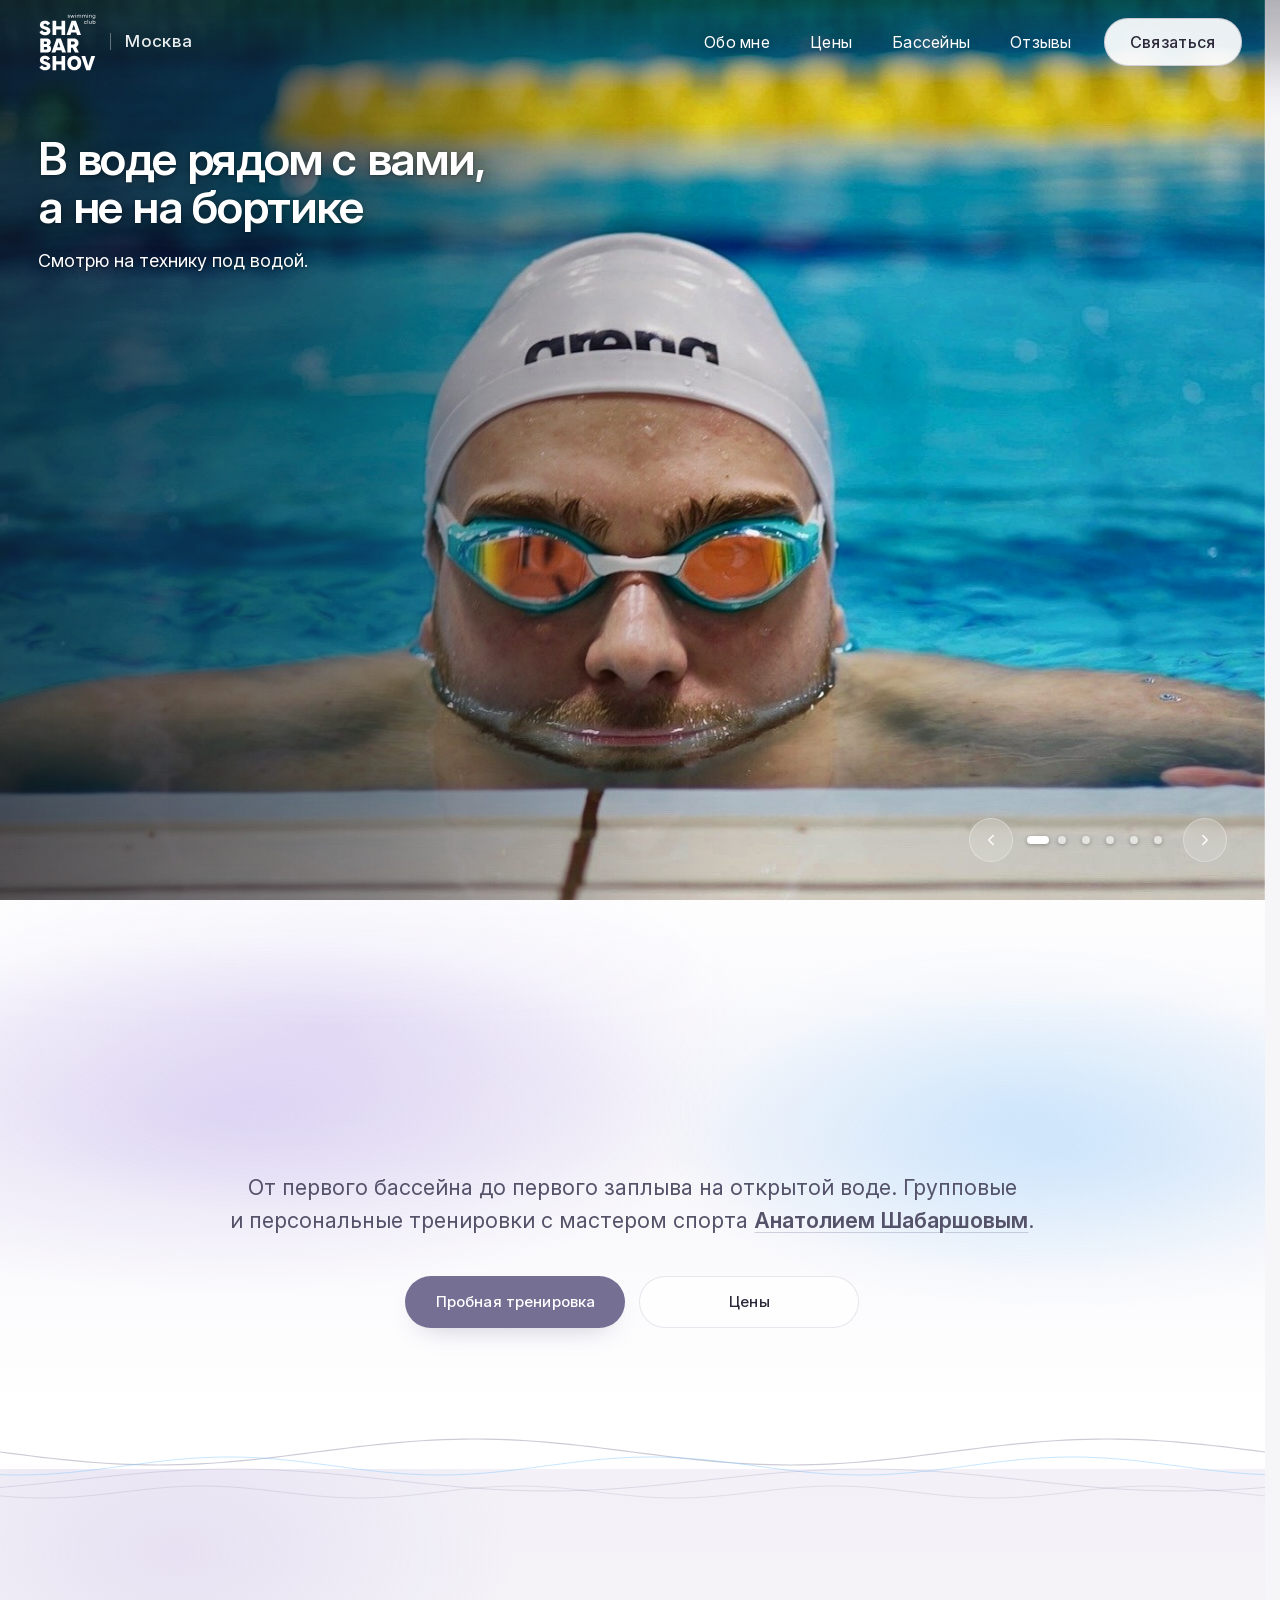
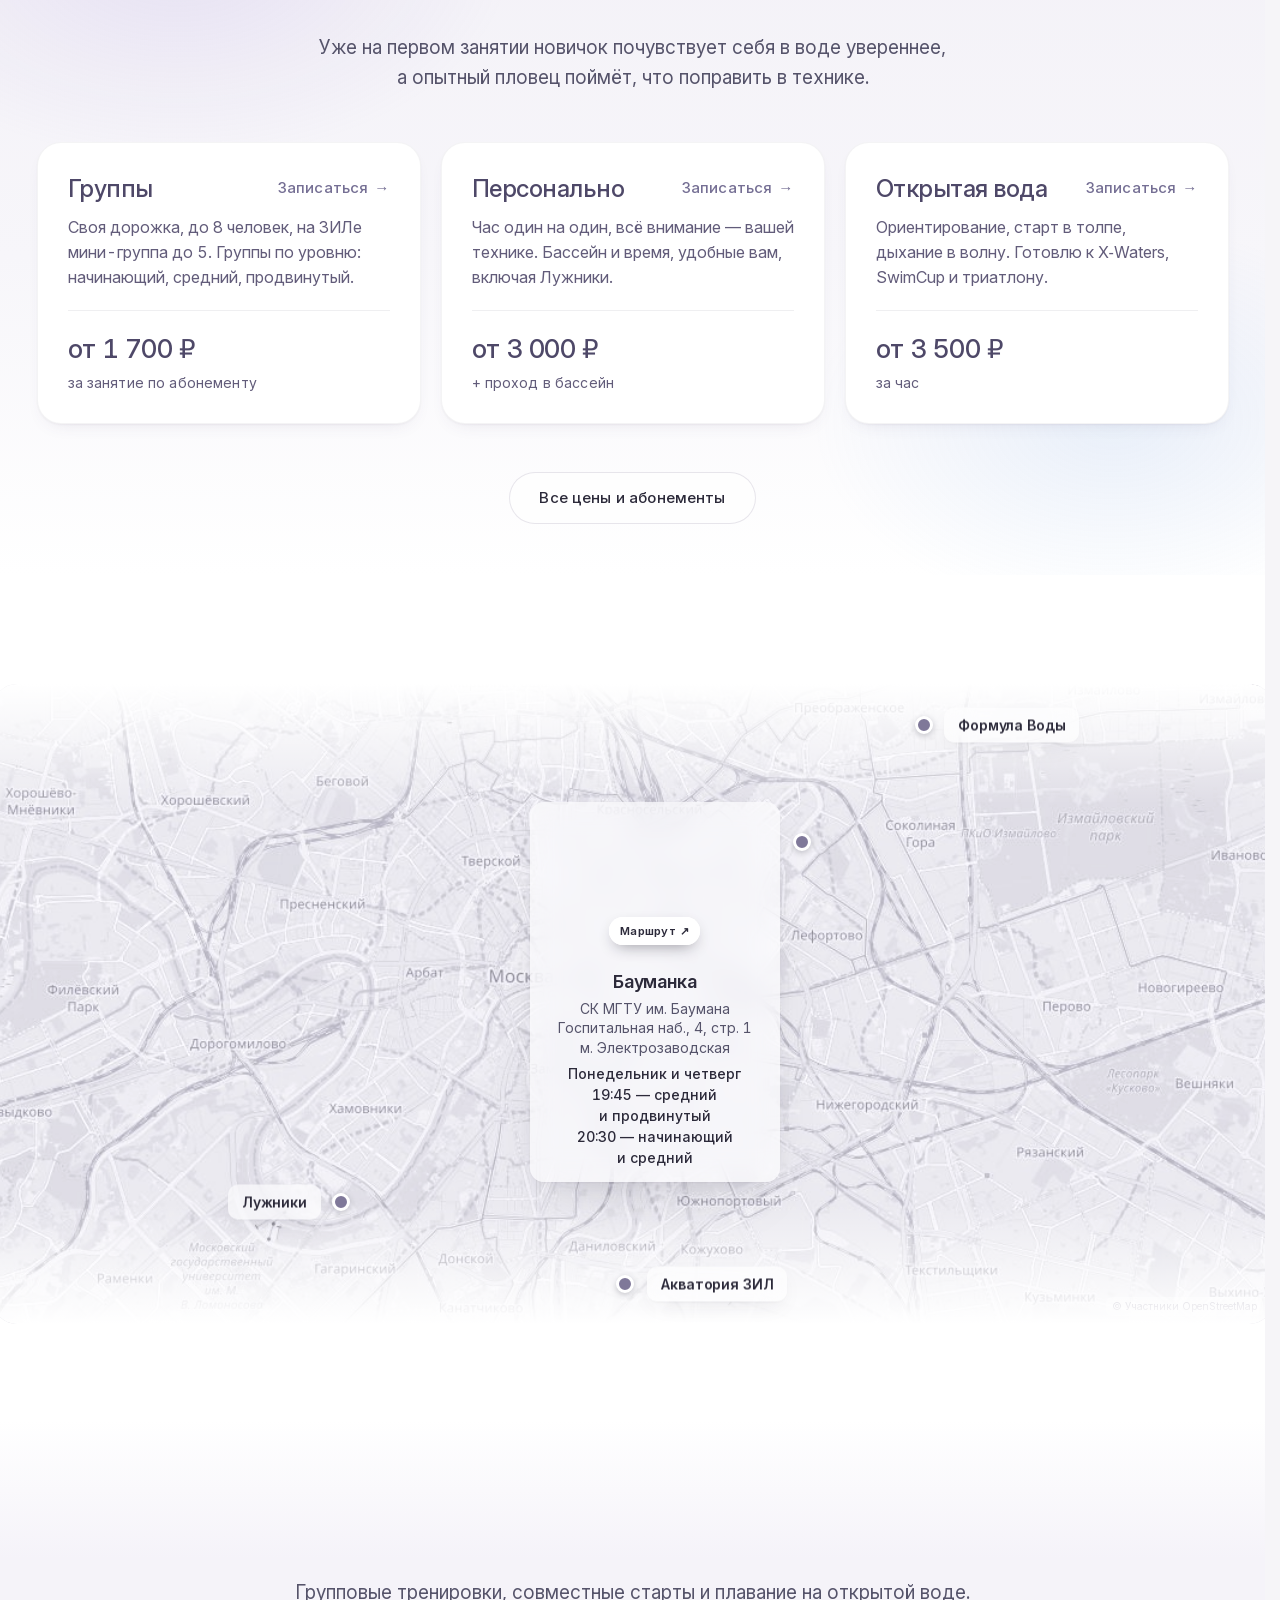
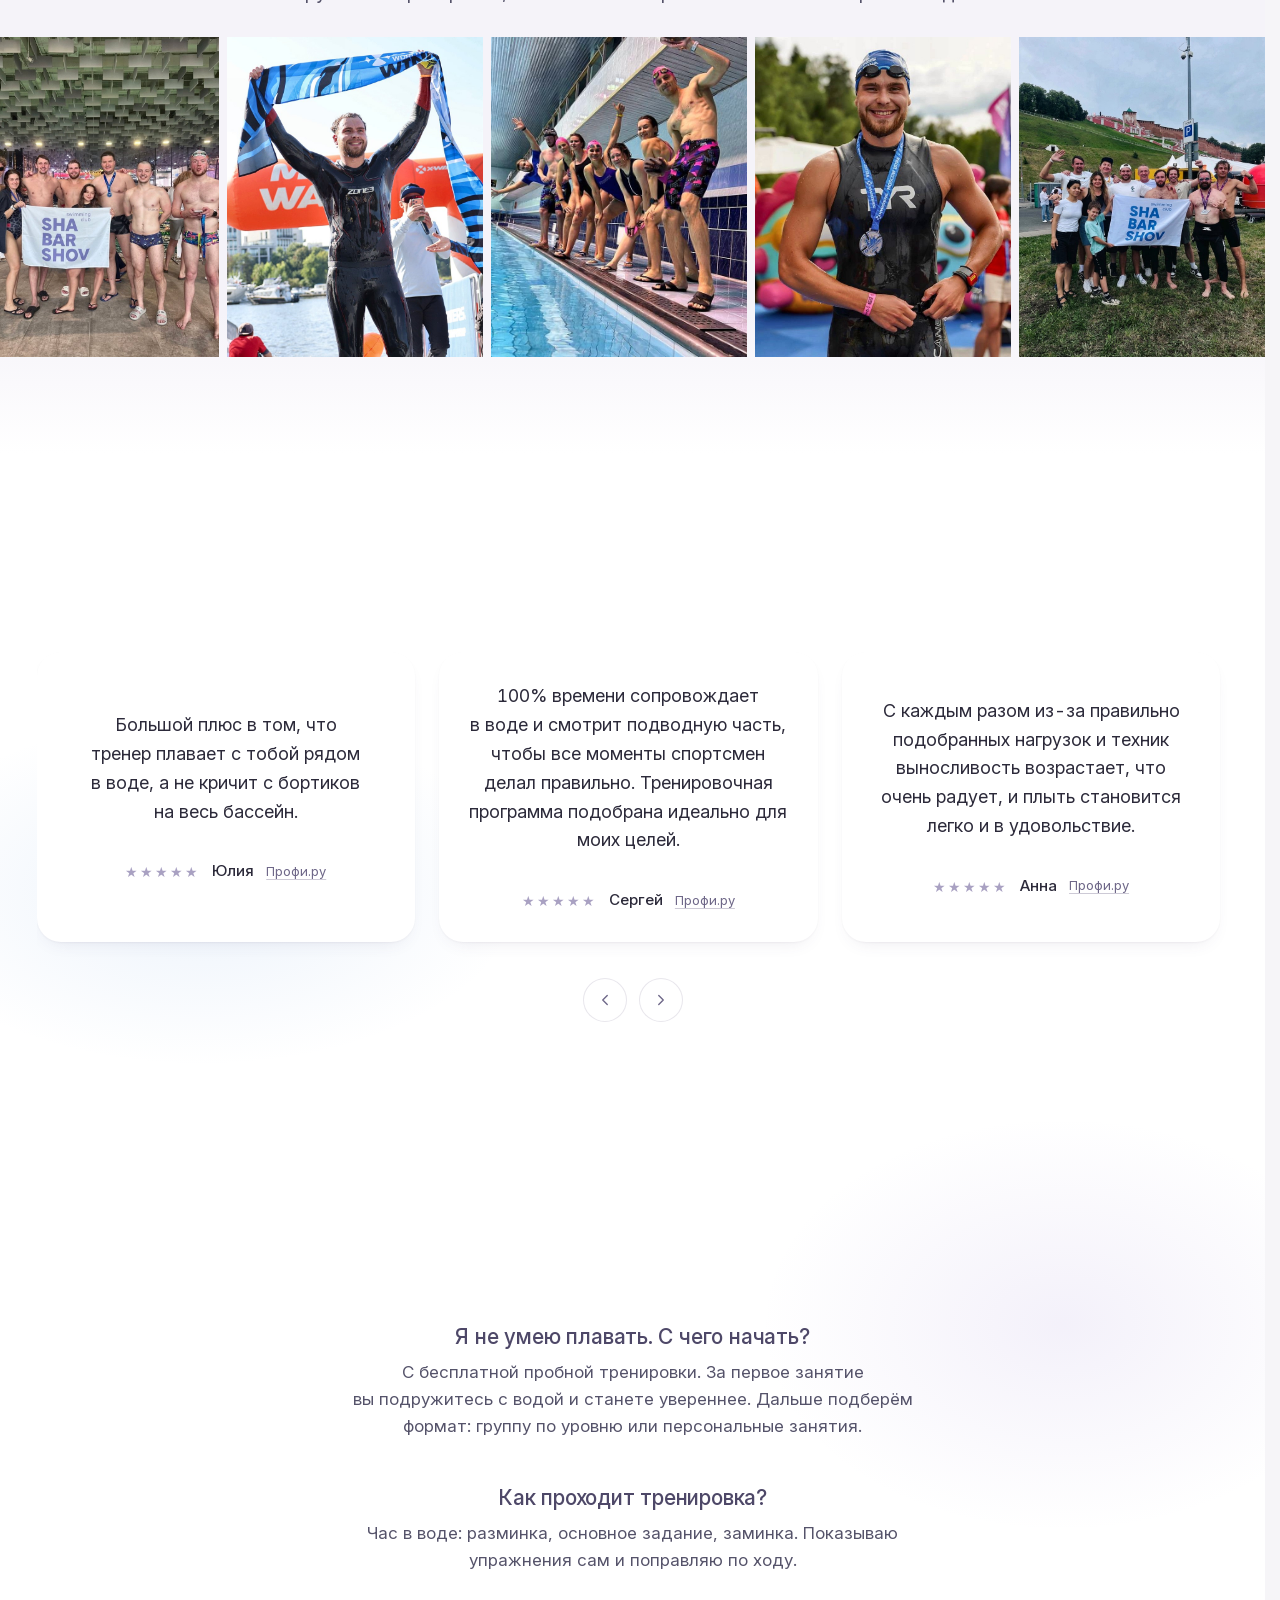
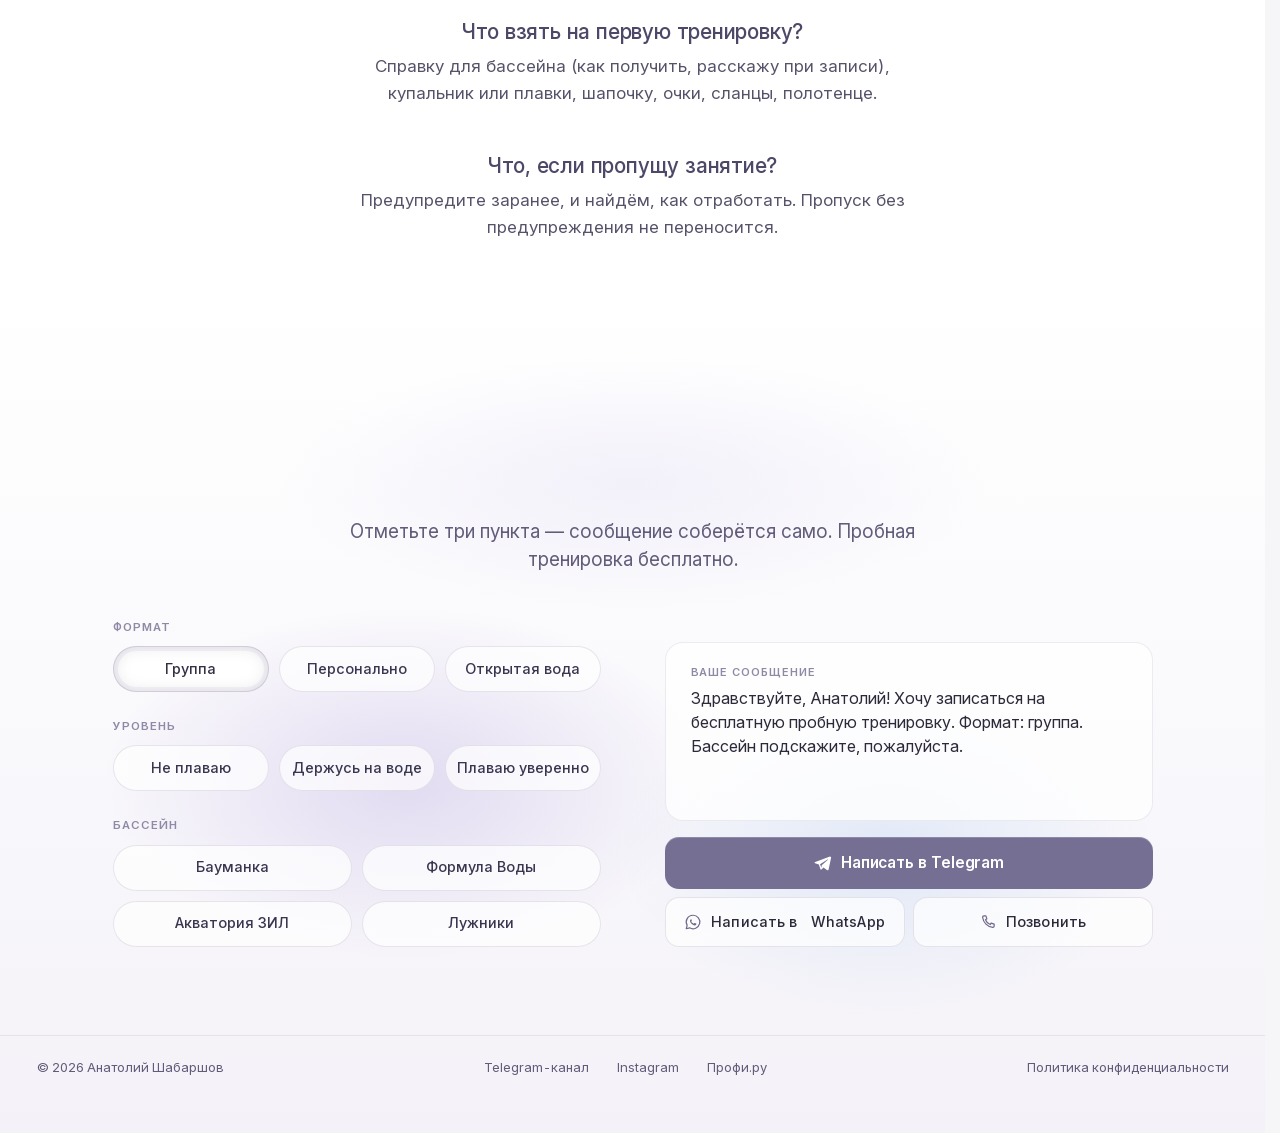
==== index.html @ 62aff7d0 "Кадр под водой Co-Authored-By: Claude Opus 5 <noreply@anthropic.com>" ====
<!DOCTYPE html>
<html lang="ru" data-ym="">
<head>
  <meta charset="utf-8">
  <meta name="viewport" content="width=device-width, initial-scale=1, viewport-fit=cover">
  <title>Анатолий Шабаршов — тренер по плаванию в Москве. Группы и персональные тренировки</title>
  <meta name="description" content="Тренер по плаванию для взрослых в Москве. Мастер спорта, 10 лет тренерской работы. Группы в бассейнах МГТУ им. Баумана, «Формула Воды» и «Акватория ЗИЛ», персональные тренировки, открытая вода и триатлон. Пробная тренировка бесплатно.">
  <link rel="canonical" href="https://akifevav0-droid.github.io/shabarshov/">
  <meta name="theme-color" content="#F6F5F8">
  <link rel="icon" href="img/icon-light.svg" type="image/svg+xml">
  <link rel="apple-touch-icon" href="img/icon-light-180.png">
  <meta property="og:type" content="website">
  <meta property="og:locale" content="ru_RU">
  <meta property="og:title" content="Анатолий Шабаршов — тренер по плаванию в Москве">
  <meta property="og:description" content="Группы в Бауманке, Формуле Воды и на ЗИЛе, персональные тренировки, открытая вода и триатлон. Мастер спорта, 10 лет тренерской работы. Пробная тренировка бесплатно.">
  <meta property="og:url" content="https://akifevav0-droid.github.io/shabarshov/">
  <meta property="og:image" content="https://akifevav0-droid.github.io/shabarshov/img/og-light.jpg">
  <meta property="og:image:width" content="1200">
  <meta property="og:image:height" content="630">
  <meta name="twitter:card" content="summary_large_image">
  <link rel="preload" href="fonts/inter-cyrillic.woff2" as="font" type="font/woff2" crossorigin>
    <script>document.documentElement.classList.add('js')</script>
  <link rel="stylesheet" href="css/style.css?v=1789643223">
  <script type="application/ld+json">{"@context": "https://schema.org", "@graph": [{"@type": "Person", "@id": "https://akifevav0-droid.github.io/shabarshov/#person", "name": "Анатолий Шабаршов", "jobTitle": "Тренер по плаванию", "description": "Мастер спорта по плаванию, тренер для взрослых. Групповые и персональные тренировки в Москве, подготовка к открытой воде и триатлону.", "url": "https://akifevav0-droid.github.io/shabarshov/", "image": "https://akifevav0-droid.github.io/shabarshov/img/anatoliy_hero.jpg", "sameAs": ["https://profi.ru/profile/ShabarshovAS/", "https://www.instagram.com/shabarshov_/", "https://t.me/shabarshov", "https://t.me/shabarshov_club"], "address": {"@type": "PostalAddress", "addressLocality": "Москва", "addressCountry": "RU"}, "alumniOf": ["Училище олимпийского резерва", "РГУФК (РГУФКСМиТ)"], "award": ["Мастер спорта по плаванию", "Всемирные игры Masters, Абу-Даби 2026: 2-е место"]}, {"@type": "SportsOrganization", "@id": "https://akifevav0-droid.github.io/shabarshov/#club", "name": "SHABARSHOV swimming club", "url": "https://akifevav0-droid.github.io/shabarshov/", "founder": {"@id": "https://akifevav0-droid.github.io/shabarshov/#person"}, "areaServed": "Москва", "sport": "Плавание", "makesOffer": [{"@type": "Offer", "price": "0", "priceCurrency": "RUB", "itemOffered": {"@type": "Service", "name": "Пробная тренировка по плаванию"}}, {"@type": "Offer", "price": "13600", "priceCurrency": "RUB", "itemOffered": {"@type": "Service", "name": "Абонемент на 8 групповых тренировок"}}, {"@type": "Offer", "price": "7500", "priceCurrency": "RUB", "itemOffered": {"@type": "Service", "name": "Абонемент на 4 групповые тренировки"}}, {"@type": "Offer", "price": "2000", "priceCurrency": "RUB", "itemOffered": {"@type": "Service", "name": "Разовая групповая тренировка"}}, {"@type": "Offer", "price": "3000", "priceCurrency": "RUB", "description": "от 3 000 ₽ + проход в бассейн", "itemOffered": {"@type": "Service", "name": "Персональная тренировка по плаванию"}}, {"@type": "Offer", "price": "3500", "priceCurrency": "RUB", "description": "за час", "itemOffered": {"@type": "Service", "name": "Тренировка на открытой воде"}}]}, {"@type": "SportsActivityLocation", "@id": "https://akifevav0-droid.github.io/shabarshov/#pool1", "name": "Бассейн СК МГТУ им. Баумана", "sport": "Плавание", "parentOrganization": {"@id": "https://akifevav0-droid.github.io/shabarshov/#club"}, "address": {"@type": "PostalAddress", "streetAddress": "Госпитальная наб., 4, стр. 1", "addressLocality": "Москва", "addressCountry": "RU"}, "openingHoursSpecification": [{"@type": "OpeningHoursSpecification", "dayOfWeek": ["Monday", "Thursday"], "opens": "19:45"}, {"@type": "OpeningHoursSpecification", "dayOfWeek": ["Monday", "Thursday"], "opens": "20:30"}], "description": "Группы: 19:45 средний и продвинутый уровень, 20:30 начинающий и средний, м. Электрозаводская"}, {"@type": "SportsActivityLocation", "@id": "https://akifevav0-droid.github.io/shabarshov/#pool2", "name": "Формула Воды", "sport": "Плавание", "parentOrganization": {"@id": "https://akifevav0-droid.github.io/shabarshov/#club"}, "address": {"@type": "PostalAddress", "streetAddress": "Мироновская ул., 27, стр. 2", "addressLocality": "Москва", "addressCountry": "RU"}, "openingHoursSpecification": [{"@type": "OpeningHoursSpecification", "dayOfWeek": ["Tuesday", "Friday"], "opens": "20:45"}], "description": "Группа начинающего и среднего уровня, м. Семёновская"}, {"@type": "SportsActivityLocation", "@id": "https://akifevav0-droid.github.io/shabarshov/#pool3", "name": "Акватория ЗИЛ", "sport": "Плавание", "parentOrganization": {"@id": "https://akifevav0-droid.github.io/shabarshov/#club"}, "address": {"@type": "PostalAddress", "streetAddress": "Автозаводская ул., 23А к4", "addressLocality": "Москва", "addressCountry": "RU"}, "openingHoursSpecification": [{"@type": "OpeningHoursSpecification", "dayOfWeek": ["Wednesday", "Friday"], "opens": "07:45"}], "description": "Мини-группа до 5 человек"}, {"@type": "SportsActivityLocation", "@id": "https://akifevav0-droid.github.io/shabarshov/#pool4", "name": "Лужники", "sport": "Плавание", "parentOrganization": {"@id": "https://akifevav0-droid.github.io/shabarshov/#club"}, "address": {"@type": "PostalAddress", "addressLocality": "Москва", "addressCountry": "RU"}, "description": "Персональные тренировки по договорённости, м. Спортивная"}, {"@type": "FAQPage", "mainEntity": [{"@type": "Question", "name": "Я не умею плавать. С чего начать?", "acceptedAnswer": {"@type": "Answer", "text": "С бесплатной пробной тренировки. За первое занятие вы подружитесь с водой и станете увереннее. Дальше подберём формат: группу по уровню или персональные занятия."}}, {"@type": "Question", "name": "Что взять на первую тренировку?", "acceptedAnswer": {"@type": "Answer", "text": "Справку для бассейна (как получить, расскажу при записи), купальник или плавки, шапочку, очки, сланцы, полотенце."}}, {"@type": "Question", "name": "Как проходит тренировка?", "acceptedAnswer": {"@type": "Answer", "text": "Час в воде: разминка, основное задание, заминка. Показываю упражнения сам и поправляю по ходу."}}, {"@type": "Question", "name": "Что, если пропущу занятие?", "acceptedAnswer": {"@type": "Answer", "text": "Предупредите заранее, и найдём, как отработать. Пропуск без предупреждения не переносится."}}]}]}</script>
</head>
<body>

<a class="skip" href="#zapis">К записи</a>

<header class="nav is-top" id="top">
  <div class="wrap nav__in">
    <a class="nav__brand" href="#top" aria-label="SHABARSHOV swimming club — наверх"><span class="logo logo--nav"></span><span class="nav__city">Москва</span></a>
    <nav class="nav__links" aria-label="Разделы">
      <a href="#trener">Обо мне</a><a href="#formaty">Цены</a><a href="#gde">Бассейны</a><a href="#otzyvy">Отзывы</a>
    </nav>
    <a class="nav__cta js-book" href="#zapis" data-msg="Здравствуйте, Анатолий! Хочу записаться на бесплатную пробную тренировку.">Связаться</a>
  </div>
</header>

<main>

  <!-- 1. Первый экран: заголовок и фото -->
  <section class="anchor trener-top" id="trener">
    <div>
      <div class="portret">
        <div class="portret__photo slides"><img class="slide is-on" src="img/wide_goggles.jpg?v=20260917" width="1600" height="1000" alt="Анатолий Шабаршов в воде у бортика бассейна" loading="lazy" decoding="async"><img class="slide" src="img/wide_doha.jpg?v=20260917" width="1600" height="1000" alt="Анатолий Шабаршов у открытого бассейна на закате, Доха" aria-hidden="true" loading="lazy" decoding="async"><img class="slide" src="img/wide_dive.jpg" width="1600" height="1000" alt="Анатолий Шабаршов в прыжке со стартовой тумбы" aria-hidden="true" loading="lazy" decoding="async"><img class="slide" src="img/wide_pool.jpg?v=20260917" width="1600" height="1000" alt="Анатолий Шабаршов в воде у дорожки бассейна" aria-hidden="true" loading="lazy" decoding="async"><img class="slide" src="img/wide_finish.jpg?v=20260917" width="1600" height="1000" alt="Анатолий Шабаршов на финише заплыва на открытой воде" aria-hidden="true" loading="lazy" decoding="async"><img class="slide" src="img/wide_underwater.jpg" width="1920" height="1200" alt="Анатолий Шабаршов плывёт кролем, съёмка под водой" aria-hidden="true" loading="lazy" decoding="async"></div>
      <div class="portret__card">
        <div class="caps" aria-live="polite">
          <div class="cap is-on"><h2>В воде рядом с&nbsp;вами,<br>а&nbsp;не&nbsp;на&nbsp;бортике</h2><p>Смотрю на&nbsp;технику под водой.</p></div>
          <div class="cap" aria-hidden="true"><p class="cap__h">Сам стартую до&nbsp;сих пор</p><ul class="cap__res">
            <li><span class="y">2026</span><span class="t"><span class="t-l">Всемирные игры Masters, Абу&#8209;Даби</span><span class="t-s">Абу&#8209;Даби, Masters</span></span><b>2&#8209;е место</b></li>
            <li><span class="y">2025</span><span class="t"><span class="t-l">ЧМ Masters, Сингапур, 100&nbsp;м баттерфляй</span><span class="t-s">Сингапур, ЧМ Masters</span></span><b>7&#8209;е место</b></li>
            <li><span class="y">2023</span><span class="t"><span class="t-l">Валдай Ультра Трейл, 1900&nbsp;м</span><span class="t-s">Валдай, 1900&nbsp;м</span></span><b>2&#8209;е место</b></li>
            <li><span class="y">2023</span><span class="t"><span class="t-l">SwimCup Истра, 1000&nbsp;м в&nbsp;ластах</span><span class="t-s">Истра, 1000&nbsp;м в&nbsp;ластах</span></span><b>2&#8209;е место</b></li>
          </ul></div>
          <div class="cap" aria-hidden="true"><p class="cap__h">Мастер спорта по&nbsp;плаванию</p><p>Училище олимпийского резерва, РГУФКСМиТ, сборные Тульской области и&nbsp;Москвы.</p></div>
          <div class="cap" aria-hidden="true"><p class="cap__h">Пробная тренировка&nbsp;— бесплатно</p><p>Посмотрю, как вы&nbsp;плывёте, и&nbsp;скажу, с&nbsp;чего начать и&nbsp;в&nbsp;какую группу идти.</p></div>
          <div class="cap" aria-hidden="true"><p class="cap__h">Готовлю к&nbsp;открытой воде</p><p>X&#8209;Waters и&nbsp;SwimCup: ориентирование, старт в&nbsp;толпе, дыхание в&nbsp;волну.</p></div>
          <div class="cap" aria-hidden="true"><p class="cap__h">Разбираю технику под&nbsp;водой</p><p>Гребок, дыхание, положение тела&nbsp;— поправляю прямо на&nbsp;дорожке.</p></div>
        </div>
        
        <div class="portret__side"></div>
      </div>
      </div>
    </div>
  </section>

  <!-- 2. Тренер -->
  <section class="hero">
    <div class="wrap hero__in">
      <div class="hero__text">
        <h1 class="hero__title rv">Плавать <em>легко</em>,<br>быстро и&nbsp;далеко</h1>
        <p class="hero__sub rv">От&nbsp;первого бассейна до&nbsp;первого заплыва на&nbsp;открытой воде. Групповые и&nbsp;персональные тренировки с&nbsp;мастером спорта <a class="name" href="https://www.instagram.com/shabarshov_/" target="_blank" rel="noopener">Анатолием&nbsp;Шабаршовым</a>.</p>
        <div class="hero__btns rv">
          <a class="btn js-book" href="#zapis" data-msg="Здравствуйте, Анатолий! Хочу записаться на бесплатную пробную тренировку.">Пробная тренировка</a>
          <a class="btn btn--outline" href="#formaty">Цены</a>
        </div>
      </div>
    </div>
    <div class="wave" aria-hidden="true"><svg class="wave__l wave__l1" viewBox="0 0 2880 90" preserveAspectRatio="none"><path d="M0 28.00 L12 29.36 L24 30.70 L36 32.02 L48 33.29 L60 34.50 L72 35.64 L84 36.70 L96 37.66 L108 38.52 L120 39.26 L132 39.88 L144 40.36 L156 40.72 L168 40.93 L180 41.00 L192 40.93 L204 40.72 L216 40.36 L228 39.88 L240 39.26 L252 38.52 L264 37.66 L276 36.70 L288 35.64 L300 34.50 L312 33.29 L324 32.02 L336 30.70 L348 29.36 L360 28.00 L372 26.64 L384 25.30 L396 23.98 L408 22.71 L420 21.50 L432 20.36 L444 19.30 L456 18.34 L468 17.48 L480 16.74 L492 16.12 L504 15.64 L516 15.28 L528 15.07 L540 15.00 L552 15.07 L564 15.28 L576 15.64 L588 16.12 L600 16.74 L612 17.48 L624 18.34 L636 19.30 L648 20.36 L660 21.50 L672 22.71 L684 23.98 L696 25.30 L708 26.64 L720 28.00 L732 29.36 L744 30.70 L756 32.02 L768 33.29 L780 34.50 L792 35.64 L804 36.70 L816 37.66 L828 38.52 L840 39.26 L852 39.88 L864 40.36 L876 40.72 L888 40.93 L900 41.00 L912 40.93 L924 40.72 L936 40.36 L948 39.88 L960 39.26 L972 38.52 L984 37.66 L996 36.70 L1008 35.64 L1020 34.50 L1032 33.29 L1044 32.02 L1056 30.70 L1068 29.36 L1080 28.00 L1092 26.64 L1104 25.30 L1116 23.98 L1128 22.71 L1140 21.50 L1152 20.36 L1164 19.30 L1176 18.34 L1188 17.48 L1200 16.74 L1212 16.12 L1224 15.64 L1236 15.28 L1248 15.07 L1260 15.00 L1272 15.07 L1284 15.28 L1296 15.64 L1308 16.12 L1320 16.74 L1332 17.48 L1344 18.34 L1356 19.30 L1368 20.36 L1380 21.50 L1392 22.71 L1404 23.98 L1416 25.30 L1428 26.64 L1440 28.00 L1452 29.36 L1464 30.70 L1476 32.02 L1488 33.29 L1500 34.50 L1512 35.64 L1524 36.70 L1536 37.66 L1548 38.52 L1560 39.26 L1572 39.88 L1584 40.36 L1596 40.72 L1608 40.93 L1620 41.00 L1632 40.93 L1644 40.72 L1656 40.36 L1668 39.88 L1680 39.26 L1692 38.52 L1704 37.66 L1716 36.70 L1728 35.64 L1740 34.50 L1752 33.29 L1764 32.02 L1776 30.70 L1788 29.36 L1800 28.00 L1812 26.64 L1824 25.30 L1836 23.98 L1848 22.71 L1860 21.50 L1872 20.36 L1884 19.30 L1896 18.34 L1908 17.48 L1920 16.74 L1932 16.12 L1944 15.64 L1956 15.28 L1968 15.07 L1980 15.00 L1992 15.07 L2004 15.28 L2016 15.64 L2028 16.12 L2040 16.74 L2052 17.48 L2064 18.34 L2076 19.30 L2088 20.36 L2100 21.50 L2112 22.71 L2124 23.98 L2136 25.30 L2148 26.64 L2160 28.00 L2172 29.36 L2184 30.70 L2196 32.02 L2208 33.29 L2220 34.50 L2232 35.64 L2244 36.70 L2256 37.66 L2268 38.52 L2280 39.26 L2292 39.88 L2304 40.36 L2316 40.72 L2328 40.93 L2340 41.00 L2352 40.93 L2364 40.72 L2376 40.36 L2388 39.88 L2400 39.26 L2412 38.52 L2424 37.66 L2436 36.70 L2448 35.64 L2460 34.50 L2472 33.29 L2484 32.02 L2496 30.70 L2508 29.36 L2520 28.00 L2532 26.64 L2544 25.30 L2556 23.98 L2568 22.71 L2580 21.50 L2592 20.36 L2604 19.30 L2616 18.34 L2628 17.48 L2640 16.74 L2652 16.12 L2664 15.64 L2676 15.28 L2688 15.07 L2700 15.00 L2712 15.07 L2724 15.28 L2736 15.64 L2748 16.12 L2760 16.74 L2772 17.48 L2784 18.34 L2796 19.30 L2808 20.36 L2820 21.50 L2832 22.71 L2844 23.98 L2856 25.30 L2868 26.64 L2880 28.00" fill="none" stroke="rgba(110,103,136,.34)" stroke-width="1.2" vector-effect="non-scaling-stroke"/></svg><svg class="wave__l wave__l2" viewBox="0 0 2880 90" preserveAspectRatio="none"><path d="M0 50.67 L12 50.94 L24 50.99 L36 50.82 L48 50.43 L60 49.83 L72 49.04 L84 48.08 L96 46.97 L108 45.73 L120 44.41 L132 43.02 L144 41.61 L156 40.21 L168 38.85 L180 37.57 L192 36.40 L204 35.37 L216 34.50 L228 33.81 L240 33.33 L252 33.06 L264 33.01 L276 33.18 L288 33.57 L300 34.17 L312 34.96 L324 35.92 L336 37.03 L348 38.27 L360 39.59 L372 40.98 L384 42.39 L396 43.79 L408 45.15 L420 46.43 L432 47.60 L444 48.63 L456 49.50 L468 50.19 L480 50.67 L492 50.94 L504 50.99 L516 50.82 L528 50.43 L540 49.83 L552 49.04 L564 48.08 L576 46.97 L588 45.73 L600 44.41 L612 43.02 L624 41.61 L636 40.21 L648 38.85 L660 37.57 L672 36.40 L684 35.37 L696 34.50 L708 33.81 L720 33.33 L732 33.06 L744 33.01 L756 33.18 L768 33.57 L780 34.17 L792 34.96 L804 35.92 L816 37.03 L828 38.27 L840 39.59 L852 40.98 L864 42.39 L876 43.79 L888 45.15 L900 46.43 L912 47.60 L924 48.63 L936 49.50 L948 50.19 L960 50.67 L972 50.94 L984 50.99 L996 50.82 L1008 50.43 L1020 49.83 L1032 49.04 L1044 48.08 L1056 46.97 L1068 45.73 L1080 44.41 L1092 43.02 L1104 41.61 L1116 40.21 L1128 38.85 L1140 37.57 L1152 36.40 L1164 35.37 L1176 34.50 L1188 33.81 L1200 33.33 L1212 33.06 L1224 33.01 L1236 33.18 L1248 33.57 L1260 34.17 L1272 34.96 L1284 35.92 L1296 37.03 L1308 38.27 L1320 39.59 L1332 40.98 L1344 42.39 L1356 43.79 L1368 45.15 L1380 46.43 L1392 47.60 L1404 48.63 L1416 49.50 L1428 50.19 L1440 50.67 L1452 50.94 L1464 50.99 L1476 50.82 L1488 50.43 L1500 49.83 L1512 49.04 L1524 48.08 L1536 46.97 L1548 45.73 L1560 44.41 L1572 43.02 L1584 41.61 L1596 40.21 L1608 38.85 L1620 37.57 L1632 36.40 L1644 35.37 L1656 34.50 L1668 33.81 L1680 33.33 L1692 33.06 L1704 33.01 L1716 33.18 L1728 33.57 L1740 34.17 L1752 34.96 L1764 35.92 L1776 37.03 L1788 38.27 L1800 39.59 L1812 40.98 L1824 42.39 L1836 43.79 L1848 45.15 L1860 46.43 L1872 47.60 L1884 48.63 L1896 49.50 L1908 50.19 L1920 50.67 L1932 50.94 L1944 50.99 L1956 50.82 L1968 50.43 L1980 49.83 L1992 49.04 L2004 48.08 L2016 46.97 L2028 45.73 L2040 44.41 L2052 43.02 L2064 41.61 L2076 40.21 L2088 38.85 L2100 37.57 L2112 36.40 L2124 35.37 L2136 34.50 L2148 33.81 L2160 33.33 L2172 33.06 L2184 33.01 L2196 33.18 L2208 33.57 L2220 34.17 L2232 34.96 L2244 35.92 L2256 37.03 L2268 38.27 L2280 39.59 L2292 40.98 L2304 42.39 L2316 43.79 L2328 45.15 L2340 46.43 L2352 47.60 L2364 48.63 L2376 49.50 L2388 50.19 L2400 50.67 L2412 50.94 L2424 50.99 L2436 50.82 L2448 50.43 L2460 49.83 L2472 49.04 L2484 48.08 L2496 46.97 L2508 45.73 L2520 44.41 L2532 43.02 L2544 41.61 L2556 40.21 L2568 38.85 L2580 37.57 L2592 36.40 L2604 35.37 L2616 34.50 L2628 33.81 L2640 33.33 L2652 33.06 L2664 33.01 L2676 33.18 L2688 33.57 L2700 34.17 L2712 34.96 L2724 35.92 L2736 37.03 L2748 38.27 L2760 39.59 L2772 40.98 L2784 42.39 L2796 43.79 L2808 45.15 L2820 46.43 L2832 47.60 L2844 48.63 L2856 49.50 L2868 50.19 L2880 50.67" fill="none" stroke="rgba(122,196,255,.42)" stroke-width="1.0" vector-effect="non-scaling-stroke"/></svg><svg class="wave__l wave__l3" viewBox="0 0 2880 90" preserveAspectRatio="none"><path d="M0 63.43 L12 62.54 L24 61.58 L36 60.56 L48 59.49 L60 58.38 L72 57.24 L84 56.09 L96 54.94 L108 53.81 L120 52.69 L132 51.61 L144 50.58 L156 49.61 L168 48.71 L180 47.89 L192 47.16 L204 46.52 L216 45.99 L228 45.57 L240 45.26 L252 45.07 L264 45.00 L276 45.05 L288 45.22 L300 45.51 L312 45.91 L324 46.43 L336 47.05 L348 47.76 L360 48.57 L372 49.46 L384 50.42 L396 51.44 L408 52.51 L420 53.62 L432 54.76 L444 55.91 L456 57.06 L468 58.19 L480 59.31 L492 60.39 L504 61.42 L516 62.39 L528 63.29 L540 64.11 L552 64.84 L564 65.48 L576 66.01 L588 66.43 L600 66.74 L612 66.93 L624 67.00 L636 66.95 L648 66.78 L660 66.49 L672 66.09 L684 65.57 L696 64.95 L708 64.24 L720 63.43 L732 62.54 L744 61.58 L756 60.56 L768 59.49 L780 58.38 L792 57.24 L804 56.09 L816 54.94 L828 53.81 L840 52.69 L852 51.61 L864 50.58 L876 49.61 L888 48.71 L900 47.89 L912 47.16 L924 46.52 L936 45.99 L948 45.57 L960 45.26 L972 45.07 L984 45.00 L996 45.05 L1008 45.22 L1020 45.51 L1032 45.91 L1044 46.43 L1056 47.05 L1068 47.76 L1080 48.57 L1092 49.46 L1104 50.42 L1116 51.44 L1128 52.51 L1140 53.62 L1152 54.76 L1164 55.91 L1176 57.06 L1188 58.19 L1200 59.31 L1212 60.39 L1224 61.42 L1236 62.39 L1248 63.29 L1260 64.11 L1272 64.84 L1284 65.48 L1296 66.01 L1308 66.43 L1320 66.74 L1332 66.93 L1344 67.00 L1356 66.95 L1368 66.78 L1380 66.49 L1392 66.09 L1404 65.57 L1416 64.95 L1428 64.24 L1440 63.43 L1452 62.54 L1464 61.58 L1476 60.56 L1488 59.49 L1500 58.38 L1512 57.24 L1524 56.09 L1536 54.94 L1548 53.81 L1560 52.69 L1572 51.61 L1584 50.58 L1596 49.61 L1608 48.71 L1620 47.89 L1632 47.16 L1644 46.52 L1656 45.99 L1668 45.57 L1680 45.26 L1692 45.07 L1704 45.00 L1716 45.05 L1728 45.22 L1740 45.51 L1752 45.91 L1764 46.43 L1776 47.05 L1788 47.76 L1800 48.57 L1812 49.46 L1824 50.42 L1836 51.44 L1848 52.51 L1860 53.62 L1872 54.76 L1884 55.91 L1896 57.06 L1908 58.19 L1920 59.31 L1932 60.39 L1944 61.42 L1956 62.39 L1968 63.29 L1980 64.11 L1992 64.84 L2004 65.48 L2016 66.01 L2028 66.43 L2040 66.74 L2052 66.93 L2064 67.00 L2076 66.95 L2088 66.78 L2100 66.49 L2112 66.09 L2124 65.57 L2136 64.95 L2148 64.24 L2160 63.43 L2172 62.54 L2184 61.58 L2196 60.56 L2208 59.49 L2220 58.38 L2232 57.24 L2244 56.09 L2256 54.94 L2268 53.81 L2280 52.69 L2292 51.61 L2304 50.58 L2316 49.61 L2328 48.71 L2340 47.89 L2352 47.16 L2364 46.52 L2376 45.99 L2388 45.57 L2400 45.26 L2412 45.07 L2424 45.00 L2436 45.05 L2448 45.22 L2460 45.51 L2472 45.91 L2484 46.43 L2496 47.05 L2508 47.76 L2520 48.57 L2532 49.46 L2544 50.42 L2556 51.44 L2568 52.51 L2580 53.62 L2592 54.76 L2604 55.91 L2616 57.06 L2628 58.19 L2640 59.31 L2652 60.39 L2664 61.42 L2676 62.39 L2688 63.29 L2700 64.11 L2712 64.84 L2724 65.48 L2736 66.01 L2748 66.43 L2760 66.74 L2772 66.93 L2784 67.00 L2796 66.95 L2808 66.78 L2820 66.49 L2832 66.09 L2844 65.57 L2856 64.95 L2868 64.24 L2880 63.43" fill="none" stroke="rgba(169,161,194,.32)" stroke-width="1.0" vector-effect="non-scaling-stroke"/></svg><svg class="wave__l wave__l4" viewBox="0 0 2880 90" preserveAspectRatio="none"><path d="M0 71.87 L12 72.73 L24 73.40 L36 73.82 L48 74.00 L60 73.91 L72 73.56 L84 72.97 L96 72.16 L108 71.17 L120 70.04 L132 68.82 L144 67.57 L156 66.34 L168 65.17 L180 64.13 L192 63.27 L204 62.60 L216 62.18 L228 62.00 L240 62.09 L252 62.44 L264 63.03 L276 63.84 L288 64.83 L300 65.96 L312 67.18 L324 68.43 L336 69.66 L348 70.83 L360 71.87 L372 72.73 L384 73.40 L396 73.82 L408 74.00 L420 73.91 L432 73.56 L444 72.97 L456 72.16 L468 71.17 L480 70.04 L492 68.82 L504 67.57 L516 66.34 L528 65.17 L540 64.13 L552 63.27 L564 62.60 L576 62.18 L588 62.00 L600 62.09 L612 62.44 L624 63.03 L636 63.84 L648 64.83 L660 65.96 L672 67.18 L684 68.43 L696 69.66 L708 70.83 L720 71.87 L732 72.73 L744 73.40 L756 73.82 L768 74.00 L780 73.91 L792 73.56 L804 72.97 L816 72.16 L828 71.17 L840 70.04 L852 68.82 L864 67.57 L876 66.34 L888 65.17 L900 64.13 L912 63.27 L924 62.60 L936 62.18 L948 62.00 L960 62.09 L972 62.44 L984 63.03 L996 63.84 L1008 64.83 L1020 65.96 L1032 67.18 L1044 68.43 L1056 69.66 L1068 70.83 L1080 71.87 L1092 72.73 L1104 73.40 L1116 73.82 L1128 74.00 L1140 73.91 L1152 73.56 L1164 72.97 L1176 72.16 L1188 71.17 L1200 70.04 L1212 68.82 L1224 67.57 L1236 66.34 L1248 65.17 L1260 64.13 L1272 63.27 L1284 62.60 L1296 62.18 L1308 62.00 L1320 62.09 L1332 62.44 L1344 63.03 L1356 63.84 L1368 64.83 L1380 65.96 L1392 67.18 L1404 68.43 L1416 69.66 L1428 70.83 L1440 71.87 L1452 72.73 L1464 73.40 L1476 73.82 L1488 74.00 L1500 73.91 L1512 73.56 L1524 72.97 L1536 72.16 L1548 71.17 L1560 70.04 L1572 68.82 L1584 67.57 L1596 66.34 L1608 65.17 L1620 64.13 L1632 63.27 L1644 62.60 L1656 62.18 L1668 62.00 L1680 62.09 L1692 62.44 L1704 63.03 L1716 63.84 L1728 64.83 L1740 65.96 L1752 67.18 L1764 68.43 L1776 69.66 L1788 70.83 L1800 71.87 L1812 72.73 L1824 73.40 L1836 73.82 L1848 74.00 L1860 73.91 L1872 73.56 L1884 72.97 L1896 72.16 L1908 71.17 L1920 70.04 L1932 68.82 L1944 67.57 L1956 66.34 L1968 65.17 L1980 64.13 L1992 63.27 L2004 62.60 L2016 62.18 L2028 62.00 L2040 62.09 L2052 62.44 L2064 63.03 L2076 63.84 L2088 64.83 L2100 65.96 L2112 67.18 L2124 68.43 L2136 69.66 L2148 70.83 L2160 71.87 L2172 72.73 L2184 73.40 L2196 73.82 L2208 74.00 L2220 73.91 L2232 73.56 L2244 72.97 L2256 72.16 L2268 71.17 L2280 70.04 L2292 68.82 L2304 67.57 L2316 66.34 L2328 65.17 L2340 64.13 L2352 63.27 L2364 62.60 L2376 62.18 L2388 62.00 L2400 62.09 L2412 62.44 L2424 63.03 L2436 63.84 L2448 64.83 L2460 65.96 L2472 67.18 L2484 68.43 L2496 69.66 L2508 70.83 L2520 71.87 L2532 72.73 L2544 73.40 L2556 73.82 L2568 74.00 L2580 73.91 L2592 73.56 L2604 72.97 L2616 72.16 L2628 71.17 L2640 70.04 L2652 68.82 L2664 67.57 L2676 66.34 L2688 65.17 L2700 64.13 L2712 63.27 L2724 62.60 L2736 62.18 L2748 62.00 L2760 62.09 L2772 62.44 L2784 63.03 L2796 63.84 L2808 64.83 L2820 65.96 L2832 67.18 L2844 68.43 L2856 69.66 L2868 70.83 L2880 71.87" fill="none" stroke="rgba(110,103,136,.18)" stroke-width="0.8" vector-effect="non-scaling-stroke"/></svg></div>
  </section>

  <!-- 3. Форматы -->
  <section class="band band--light anchor" id="formaty">
    <div class="wrap">
      <h2 class="rv">Цены</h2>
      <p class="lead rv">Уже на&nbsp;первом занятии новичок почувствует себя в&nbsp;воде увереннее, а&nbsp;опытный пловец поймёт, что поправить в&nbsp;технике.</p>
      <ol class="list rv">
        <li><b>Группы</b><p>Своя дорожка, до&nbsp;8&nbsp;человек, на&nbsp;ЗИЛе мини-группа до&nbsp;5. Группы по&nbsp;уровню: начинающий, средний, продвинутый.</p><span class="list__price">от&nbsp;1&nbsp;700&nbsp;₽<small>за занятие по&nbsp;абонементу</small></span><a class="arrow js-book" href="#zapis" data-msg="Здравствуйте, Анатолий! Хочу записаться в группу.">Записаться</a></li>
        <li><b>Персонально</b><p>Час один на&nbsp;один, всё внимание&nbsp;— вашей технике. Бассейн и&nbsp;время, удобные вам, включая Лужники.</p><span class="list__price">от&nbsp;3&nbsp;000&nbsp;₽<small>+ проход в&nbsp;бассейн</small></span><a class="arrow js-book" href="#zapis" data-msg="Здравствуйте, Анатолий! Хочу записаться на персональную тренировку.">Записаться</a></li>
        <li><b>Открытая вода</b><p>Ориентирование, старт в&nbsp;толпе, дыхание в&nbsp;волну. Готовлю к&nbsp;X&#8209;Waters, SwimCup и&nbsp;триатлону.</p><span class="list__price">от&nbsp;3&nbsp;500&nbsp;₽<small>за&nbsp;час</small></span><a class="arrow js-book" href="#zapis" data-msg="Здравствуйте, Анатолий! Хочу обсудить подготовку к открытой воде.">Записаться</a></li>
      </ol>
      <div class="formats__more rv"><a class="btn btn--outline js-prices" href="#prices">Все цены и&nbsp;абонементы</a></div>
    </div>
  </section>

  <!-- 4. Где, когда и сколько -->
  <section class="band anchor" id="gde">
    <div class="wrap">
      <h2 class="rv">Бассейны</h2>
      <div class="citymap rv" role="group" aria-label="Бассейны на карте Москвы">
        <img class="citymap__img" src="img/map_wide.jpg" width="2600" height="1000" alt="" loading="lazy" draggable="false">
        <div class="mpin mpin--l2" style="--dx:141;--dy:-135"><button class="mpin__dot" type="button" aria-label="Бауманка"></button><div class="mpin__card"><img class="mpin__img" src="img/pool_baumanka.jpg" alt="Бассейн СК МГТУ им. Баумана" loading="eager" width="1024" height="640" decoding="async"><b>Бауманка</b><span class="mpin__more"><span class="mpin__addr">СК МГТУ им.&nbsp;Баумана<br>Госпитальная наб., 4, стр.&nbsp;1<br>м.&nbsp;Электрозаводская</span><em>Понедельник и&nbsp;четверг<br>19:45&nbsp;— средний и&nbsp;продвинутый<br>20:30&nbsp;— начинающий и&nbsp;средний</em><span class="mpin__acts"><a class="mpin__route" href="https://yandex.ru/maps/?text=%D0%93%D0%BE%D1%81%D0%BF%D0%B8%D1%82%D0%B0%D0%BB%D1%8C%D0%BD%D0%B0%D1%8F%20%D0%BD%D0%B0%D0%B1%D0%B5%D1%80%D0%B5%D0%B6%D0%BD%D0%B0%D1%8F%204%20%D1%81%D1%82%D1%80%D0%BE%D0%B5%D0%BD%D0%B8%D0%B5%201%20%D0%B1%D0%B0%D1%81%D1%81%D0%B5%D0%B9%D0%BD%20%D0%9C%D0%93%D0%A2%D0%A3" target="_blank" rel="noopener">Маршрут</a></span></span></div></div>
        <div class="mpin mpin--b" style="--dx:243;--dy:-233"><button class="mpin__dot" type="button" aria-label="Формула Воды"></button><div class="mpin__card"><img class="mpin__img" src="img/pool_formula.jpg" alt="Бассейн Формула Воды" loading="eager" width="1024" height="640" decoding="async"><b>Формула Воды</b><span class="mpin__more"><span class="mpin__addr">Мироновская ул., 27, стр.&nbsp;2<br>м.&nbsp;Семёновская</span><em>Вторник и&nbsp;пятница<br>20:45&nbsp;— начинающий и&nbsp;средний</em><span class="mpin__acts"><a class="mpin__route" href="https://yandex.ru/maps/org/formula_vody/1057488653" target="_blank" rel="noopener">Маршрут</a></span></span></div></div>
        <div class="mpin mpin--t" style="--dx:-6;--dy:233"><button class="mpin__dot" type="button" aria-label="Акватория ЗИЛ"></button><div class="mpin__card"><img class="mpin__img" src="img/pool_zil.jpg" alt="Бассейн Акватория ЗИЛ" loading="eager" width="1024" height="640" decoding="async"><b>Акватория ЗИЛ</b><span class="mpin__more"><span class="mpin__addr">Автозаводская ул., 23А, к.&nbsp;4</span><em>Среда и&nbsp;пятница<br>7:45&nbsp;— мини-группа до&nbsp;5&nbsp;человек</em><span class="mpin__acts"><a class="mpin__route" href="https://yandex.ru/maps/?text=%D0%90%D0%B2%D1%82%D0%BE%D0%B7%D0%B0%D0%B2%D0%BE%D0%B4%D1%81%D0%BA%D0%B0%D1%8F%20%D1%83%D0%BB%D0%B8%D1%86%D0%B0%2023%D0%90%D0%BA4" target="_blank" rel="noopener">Маршрут</a></span></span></div></div>
        <div class="mpin mpin--tr" style="--dx:-243;--dy:165"><button class="mpin__dot" type="button" aria-label="Лужники"></button><div class="mpin__card"><img class="mpin__img" src="img/pool_luzhniki.jpg" alt="Бассейн в Лужниках" loading="eager" width="1024" height="640" decoding="async"><b>Лужники</b><span class="mpin__more"><span class="mpin__addr">м.&nbsp;Спортивная</span><em>Персональные тренировки<br>по&nbsp;договорённости</em><span class="mpin__acts"><a class="mpin__route" href="https://yandex.ru/maps/?text=%D0%9B%D1%83%D0%B6%D0%BD%D0%B8%D0%BA%D0%B8%20%D0%B1%D0%B0%D1%81%D1%81%D0%B5%D0%B9%D0%BD" target="_blank" rel="noopener">Маршрут</a><a class="mpin__route mpin__route--ghost js-book" href="#zapis" data-msg="Здравствуйте, Анатолий! Хочу узнать о свободном времени для персональных тренировок в Лужниках.">Спросить время</a></span></span></div></div>
        <span class="citymap__credit">© Участники OpenStreetMap</span>
      </div>
      <div class="pools rv"><figure class="pools__i"><img src="img/pool_baumanka.jpg" alt="Бауманка" loading="lazy" decoding="async"><figcaption><b>Бауманка</b><span>Пн, Чт · 19:45 и 20:30</span></figcaption></figure><figure class="pools__i"><img src="img/pool_formula.jpg" alt="Формула Воды" loading="lazy" decoding="async"><figcaption><b>Формула Воды</b><span>Вт, Пт · 20:45</span></figcaption></figure><figure class="pools__i"><img src="img/pool_zil.jpg" alt="Акватория ЗИЛ" loading="lazy" decoding="async"><figcaption><b>Акватория ЗИЛ</b><span>Ср, Пт · 7:45</span></figcaption></figure><figure class="pools__i"><img src="img/pool_luzhniki.jpg" alt="Лужники" loading="lazy" decoding="async"><figcaption><b>Лужники</b><span>Персонально</span></figcaption></figure></div>
      <div class="citymap__panel" aria-live="polite"></div>

    </div>
  </section>

  <!-- 5. Отзыв -->
  <section class="band club band--soft" aria-labelledby="club-h">
    <div class="wrap center">
      <h2 class="rv" id="club-h">SHABARSHOV swimming club</h2>
      <p class="lead rv">Групповые тренировки, совместные старты и&nbsp;плавание на&nbsp;открытой воде.</p>
    </div>
    <div class="clubrow rv"><div class="clubrow__track"><img src="img/club_7.jpg" alt="Клуб с флагом после старта" loading="lazy" decoding="async"><img src="img/club_new1.jpg" alt="Анатолий с флагом на финише заплыва на открытой воде" loading="lazy" decoding="async"><img src="img/club_9.jpg" alt="Ученики на бортике бассейна" loading="lazy" decoding="async"><img src="img/club_new2.jpg" alt="Анатолий с медалью после старта" loading="lazy" decoding="async"><img src="img/club_1.jpg" alt="Ученики клуба" loading="lazy" decoding="async"><img src="img/club_new7.jpg" alt="Анатолий под водой" loading="lazy" decoding="async"><img src="img/club_6.jpg" alt="Команда клуба на X&#8209;Waters Истра" loading="lazy" decoding="async"><img src="img/club_new3.jpg" alt="Анатолий на беговом этапе триатлона" loading="lazy" decoding="async"><img src="img/club_8.jpg" alt="Группа в открытой воде" loading="lazy" decoding="async"><img src="img/club_new5.jpg" alt="Анатолий в бассейне соревнований" loading="lazy" decoding="async"><img src="img/club_2.jpg" alt="Ученики на тренировке в бассейне" loading="lazy" decoding="async"><img src="img/club_new4.jpg" alt="Анатолий выходит из воды после заплыва" loading="lazy" decoding="async"><img src="img/club_4.jpg" alt="Групповая тренировка в бассейне" loading="lazy" decoding="async"><img src="img/club_new6.jpg" alt="Анатолий под водой, кроль" loading="lazy" decoding="async"><img src="img/club_extra.jpg" alt="Тренировка клуба" loading="lazy" decoding="async"><img src="img/club_7.jpg" alt="" aria-hidden="true" loading="lazy" decoding="async"><img src="img/club_new1.jpg" alt="" aria-hidden="true" loading="lazy" decoding="async"><img src="img/club_9.jpg" alt="" aria-hidden="true" loading="lazy" decoding="async"><img src="img/club_new2.jpg" alt="" aria-hidden="true" loading="lazy" decoding="async"><img src="img/club_1.jpg" alt="" aria-hidden="true" loading="lazy" decoding="async"><img src="img/club_new7.jpg" alt="" aria-hidden="true" loading="lazy" decoding="async"><img src="img/club_6.jpg" alt="" aria-hidden="true" loading="lazy" decoding="async"><img src="img/club_new3.jpg" alt="" aria-hidden="true" loading="lazy" decoding="async"><img src="img/club_8.jpg" alt="" aria-hidden="true" loading="lazy" decoding="async"><img src="img/club_new5.jpg" alt="" aria-hidden="true" loading="lazy" decoding="async"><img src="img/club_2.jpg" alt="" aria-hidden="true" loading="lazy" decoding="async"><img src="img/club_new4.jpg" alt="" aria-hidden="true" loading="lazy" decoding="async"><img src="img/club_4.jpg" alt="" aria-hidden="true" loading="lazy" decoding="async"><img src="img/club_new6.jpg" alt="" aria-hidden="true" loading="lazy" decoding="async"><img src="img/club_extra.jpg" alt="" aria-hidden="true" loading="lazy" decoding="async"></div></div>
  </section>

  <section class="band band--light band--quote anchor" id="otzyvy" aria-labelledby="otzyvy-h">
    <div class="wrap">
      <h2 class="rv" id="otzyvy-h">Отзывы учеников</h2>
      <div class="reviews rv">
        <blockquote class="review"><p>Большой плюс в&nbsp;том, что тренер плавает с&nbsp;тобой рядом в&nbsp;воде, а&nbsp;не&nbsp;кричит с&nbsp;бортиков на&nbsp;весь бассейн.</p><footer><span class="stars" role="img" aria-label="5 из 5">★★★★★</span>Юлия<a class="review__src" href="https://profi.ru/profile/ShabarshovAS/" target="_blank" rel="noopener">Профи.ру</a></footer></blockquote>
        <blockquote class="review"><p>100% времени сопровождает в&nbsp;воде и&nbsp;смотрит подводную часть, чтобы все моменты спортсмен делал правильно. Тренировочная программа подобрана идеально для моих целей.</p><footer><span class="stars" role="img" aria-label="5 из 5">★★★★★</span>Сергей<a class="review__src" href="https://profi.ru/profile/ShabarshovAS/" target="_blank" rel="noopener">Профи.ру</a></footer></blockquote>
        <blockquote class="review"><p>С&nbsp;каждым разом из-за правильно подобранных нагрузок и&nbsp;техник выносливость возрастает, что очень радует, и&nbsp;плыть становится легко и&nbsp;в&nbsp;удовольствие.</p><footer><span class="stars" role="img" aria-label="5 из 5">★★★★★</span>Анна<a class="review__src" href="https://profi.ru/profile/ShabarshovAS/" target="_blank" rel="noopener">Профи.ру</a></footer></blockquote>
        <blockquote class="review"><p>Тренер хорошо объясняет, уже после занятий вижу улучшения техники, всегда пунктуален.</p><footer><span class="stars" role="img" aria-label="5 из 5">★★★★★</span>Елена<a class="review__src" href="https://profi.ru/profile/ShabarshovAS/" target="_blank" rel="noopener">Профи.ру</a></footer></blockquote>
        <blockquote class="review"><p>Очень грамотно провёл занятие, а&nbsp;также указал на&nbsp;ошибки, которые мы&nbsp;уже начали исправлять. Поставили цель подготовиться к&nbsp;соревнованиям и&nbsp;проплыть свой первый километр на&nbsp;открытой воде.</p><footer><span class="stars" role="img" aria-label="5 из 5">★★★★★</span>Владимир<a class="review__src" href="https://profi.ru/profile/ShabarshovAS/" target="_blank" rel="noopener">Профи.ру</a></footer></blockquote>
        <blockquote class="review"><p>Максимально дружелюбный, комфортный в&nbsp;работе, пунктуальный и&nbsp;внимательный тренер.</p><footer><span class="stars" role="img" aria-label="5 из 5">★★★★★</span>Руслан<a class="review__src" href="https://profi.ru/profile/ShabarshovAS/" target="_blank" rel="noopener">Профи.ру</a></footer></blockquote>
        <blockquote class="review"><p>Очень крутой тренер! Тренируюсь с&nbsp;ним уже больше полугода и&nbsp;научилась многому!</p><footer><span class="stars" role="img" aria-label="5 из 5">★★★★★</span>Даша<a class="review__src" href="https://profi.ru/profile/ShabarshovAS/" target="_blank" rel="noopener">Профи.ру</a></footer></blockquote>
      </div>
      <div class="rv-nav" aria-hidden="false"><button class="rv-nav__b" type="button" data-dir="-1" aria-label="Предыдущие отзывы">←</button><button class="rv-nav__b" type="button" data-dir="1" aria-label="Следующие отзывы">→</button></div>
    </div>
  </section>

  <!-- 6. Вопросы -->
  <section class="band anchor" id="faq">
    <div class="wrap wrap--narrow">
      <h2 class="rv">Что спрашивают перед первой тренировкой</h2>
      <div class="faq-i rv"><h3>Я не умею плавать. С чего начать?</h3><p>С бесплатной пробной тренировки. За&nbsp;первое занятие вы&nbsp;подружитесь с&nbsp;водой и&nbsp;станете увереннее. Дальше подберём формат: группу по&nbsp;уровню или персональные занятия.</p></div>
      <div class="faq-i rv"><h3>Как проходит тренировка?</h3><p>Час в&nbsp;воде: разминка, основное задание, заминка. Показываю упражнения сам и&nbsp;поправляю по&nbsp;ходу.</p></div>
      <div class="faq-i rv"><h3>Что взять на первую тренировку?</h3><p>Справку для бассейна (как получить, расскажу при записи), купальник или плавки, шапочку, очки, сланцы, полотенце.</p></div>
      <div class="faq-i rv"><h3>Что, если пропущу занятие?</h3><p>Предупредите заранее, и&nbsp;найдём, как отработать. Пропуск без предупреждения не&nbsp;переносится.</p></div>
    </div>
  </section>

  <!-- 7. Запись и подвал -->
  <section class="hero hero--end anchor" id="zapis">
    <div class="wrap end__in">
      <h2 class="end__title rv">Напишите&nbsp;— подберу группу и&nbsp;время</h2>
      <p class="end__note rv">Отметьте три пункта&nbsp;— сообщение соберётся само. Пробная тренировка бесплатно.</p>
      <form class="qz rv" id="qz" onsubmit="return false">
        <fieldset><legend>Формат</legend>
          <label><input type="radio" name="fmt" value="Группа" checked><span>Группа</span></label>
          <label><input type="radio" name="fmt" value="Персонально"><span>Персонально</span></label>
          <label><input type="radio" name="fmt" value="Открытая вода"><span>Открытая вода</span></label>
        </fieldset>
        <fieldset><legend>Уровень</legend>
          <label><input type="radio" name="lvl" value="не плаваю"><span>Не&nbsp;плаваю</span></label>
          <label><input type="radio" name="lvl" value="держусь на воде"><span>Держусь на&nbsp;воде</span></label>
          <label><input type="radio" name="lvl" value="плаваю уверенно"><span>Плаваю уверенно</span></label>
        </fieldset>
        <fieldset><legend>Бассейн</legend>
          <label><input type="radio" name="pool" value="Бауманка"><span>Бауманка</span></label>
          <label><input type="radio" name="pool" value="Формула Воды"><span>Формула Воды</span></label>
          <label><input type="radio" name="pool" value="Акватория ЗИЛ"><span>Акватория ЗИЛ</span></label>
          <label><input type="radio" name="pool" value="Лужники"><span>Лужники</span></label>
        </fieldset>
        <p class="qz__preview" aria-live="polite"></p>
        <div class="qz__acts">
          <a class="btn qz__tg" href="https://t.me/shabarshov" target="_blank" rel="noopener"><svg class="ic" viewBox="0 0 24 24" aria-hidden="true"><path fill="currentColor" d="M21.4 4.3 2.9 11.4c-1.3.5-1.2 1.2-.2 1.5l4.7 1.5 1.8 5.6c.2.6.1.9.8.9.5 0 .7-.2 1-.5l2.3-2.2 4.7 3.5c.9.5 1.5.2 1.7-.8l3.1-14.6c.3-1.3-.5-1.9-1.4-1.5ZM8.9 14.1l9.4-5.9c.5-.3.9-.1.5.2l-7.8 7-.3 3.3-1.8-4.6Z"/></svg>Написать в&nbsp;Telegram</a>
          <a class="btn btn--outline qz__wa" href="https://wa.me/79969669160" target="_blank" rel="noopener"><svg class="ic" viewBox="0 0 24 24" aria-hidden="true"><path d="M12 3a9 9 0 0 0-7.8 13.5L3 21l4.6-1.2A9 9 0 1 0 12 3Z" fill="none" stroke="currentColor" stroke-width="1.6" stroke-linejoin="round"/><path fill="currentColor" d="M9.2 7.8c.2 0 .4 0 .5.4l.7 1.6c.1.2 0 .4-.1.6l-.5.6c-.1.1-.2.3 0 .5.4.7 1 1.4 1.7 1.9.4.3.9.6 1.4.8.2.1.4 0 .5-.1l.6-.7c.2-.2.3-.2.5-.1l1.6.8c.2.1.4.2.4.3.1.3 0 1-.4 1.4-.4.5-1.2.8-1.9.7-1-.1-2.6-.8-3.8-1.9-1.3-1.1-2.2-2.6-2.4-3.5-.2-.9.1-1.7.6-2.2.2-.2.5-.3.6-.3Z"/></svg><span class="wa-v">Написать в&nbsp;</span>WhatsApp</a>
          <a class="btn btn--outline qz__call-btn" href="tel:+79969669160" aria-label="Позвонить +7 996 966-91-60"><svg class="ic" viewBox="0 0 24 24" aria-hidden="true"><path fill="none" stroke="currentColor" stroke-width="1.6" stroke-linejoin="round" d="M6.6 3.8h2.6l1.3 4-1.9 1.3a11 11 0 0 0 6.3 6.3l1.3-1.9 4 1.3v2.6c0 1-.8 1.8-1.8 1.8A15.6 15.6 0 0 1 4.8 5.6c0-1 .8-1.8 1.8-1.8Z"/></svg>Позвонить</a>
        </div>
      </form>
      <footer class="foot">
        <div class="foot__row">
          <span class="foot__copy">© <span id="year">2026</span> Анатолий Шабаршов</span>
          <nav class="foot__nav" aria-label="Соцсети"><a href="https://t.me/shabarshov_club" target="_blank" rel="noopener">Telegram-канал</a><a href="https://www.instagram.com/shabarshov_/" target="_blank" rel="noopener">Instagram</a><a href="https://profi.ru/profile/ShabarshovAS/" target="_blank" rel="noopener">Профи.ру</a></nav>
          <a class="foot__pol" href="politika.html">Политика конфиденциальности</a>
        </div>
      </footer>
    </div>
  </section>

</main>

<div class="sheet" id="sheet" hidden>
  <div class="sheet__bg" data-close></div>
  <div class="sheet__box" role="dialog" aria-modal="true" aria-labelledby="sheet-title">
    <button class="sheet__x" type="button" data-close aria-label="Закрыть"></button>
    <p class="sheet__title" id="sheet-title">Пробная тренировка&nbsp;— бесплатно</p>
    <p class="sheet__sub">Отметьте три пункта&nbsp;— сообщение соберётся само.</p>
    <form class="qz qz--sheet" data-names="s" onsubmit="return false">
        <fieldset><legend>Формат</legend>
          <label><input type="radio" name="sfmt" value="Группа" checked><span>Группа</span></label>
          <label><input type="radio" name="sfmt" value="Персонально"><span>Персонально</span></label>
          <label><input type="radio" name="sfmt" value="Открытая вода"><span>Открытая вода</span></label>
        </fieldset>
        <fieldset><legend>Уровень</legend>
          <label><input type="radio" name="slvl" value="не плаваю"><span>Не&nbsp;плаваю</span></label>
          <label><input type="radio" name="slvl" value="держусь на воде"><span>Держусь на&nbsp;воде</span></label>
          <label><input type="radio" name="slvl" value="плаваю уверенно"><span>Плаваю уверенно</span></label>
        </fieldset>
        <fieldset><legend>Бассейн</legend>
          <label><input type="radio" name="spool" value="Бауманка"><span>Бауманка</span></label>
          <label><input type="radio" name="spool" value="Формула Воды"><span>Формула Воды</span></label>
          <label><input type="radio" name="spool" value="Акватория ЗИЛ"><span>Акватория ЗИЛ</span></label>
          <label><input type="radio" name="spool" value="Лужники"><span>Лужники</span></label>
        </fieldset>
        <p class="qz__preview" aria-live="polite"></p>
        <div class="qz__acts">
          <a class="btn qz__tg sheet__btn" href="https://t.me/shabarshov" target="_blank" rel="noopener"><svg class="ic" viewBox="0 0 24 24" aria-hidden="true"><path fill="currentColor" d="M21.4 4.3 2.9 11.4c-1.3.5-1.2 1.2-.2 1.5l4.7 1.5 1.8 5.6c.2.6.1.9.8.9.5 0 .7-.2 1-.5l2.3-2.2 4.7 3.5c.9.5 1.5.2 1.7-.8l3.1-14.6c.3-1.3-.5-1.9-1.4-1.5ZM8.9 14.1l9.4-5.9c.5-.3.9-.1.5.2l-7.8 7-.3 3.3-1.8-4.6Z"/></svg>Написать в&nbsp;Telegram</a>
          <a class="btn btn--outline qz__wa sheet__btn" href="https://wa.me/79969669160" target="_blank" rel="noopener"><svg class="ic" viewBox="0 0 24 24" aria-hidden="true"><path d="M12 3a9 9 0 0 0-7.8 13.5L3 21l4.6-1.2A9 9 0 1 0 12 3Z" fill="none" stroke="currentColor" stroke-width="1.6" stroke-linejoin="round"/><path fill="currentColor" d="M9.2 7.8c.2 0 .4 0 .5.4l.7 1.6c.1.2 0 .4-.1.6l-.5.6c-.1.1-.2.3 0 .5.4.7 1 1.4 1.7 1.9.4.3.9.6 1.4.8.2.1.4 0 .5-.1l.6-.7c.2-.2.3-.2.5-.1l1.6.8c.2.1.4.2.4.3.1.3 0 1-.4 1.4-.4.5-1.2.8-1.9.7-1-.1-2.6-.8-3.8-1.9-1.3-1.1-2.2-2.6-2.4-3.5-.2-.9.1-1.7.6-2.2.2-.2.5-.3.6-.3Z"/></svg><span class="wa-v">Написать в&nbsp;</span>WhatsApp</a>
          <a class="btn btn--outline qz__call-btn sheet__btn" href="tel:+79969669160" aria-label="Позвонить +7 996 966-91-60"><svg class="ic" viewBox="0 0 24 24" aria-hidden="true"><path fill="none" stroke="currentColor" stroke-width="1.6" stroke-linejoin="round" d="M6.6 3.8h2.6l1.3 4-1.9 1.3a11 11 0 0 0 6.3 6.3l1.3-1.9 4 1.3v2.6c0 1-.8 1.8-1.8 1.8A15.6 15.6 0 0 1 4.8 5.6c0-1 .8-1.8 1.8-1.8Z"/></svg>Позвонить</a>
        </div>
      </form>
  </div>
</div>

<div class="sheet" id="prices" hidden>
  <div class="sheet__bg" data-close></div>
  <div class="sheet__box sheet__box--wide" role="dialog" aria-modal="true" aria-labelledby="prices-title">
    <button class="sheet__x" type="button" data-close aria-label="Закрыть"></button>
    <p class="sheet__title" id="prices-title">Цены и&nbsp;абонементы</p>
    <div class="pt" role="tablist" aria-label="Тип тренировок"><span class="pt__knob" aria-hidden="true"></span><button class="pt__b is-on" type="button" role="tab" aria-selected="true" data-pane="g">Группы</button><button class="pt__b" type="button" role="tab" aria-selected="false" data-pane="i">Индивидуально</button></div><div class="pp"><div class="pp__pane is-on" data-pane="g" role="tabpanel"><ul class="pq"><li><div class="pq__l"><b>Пробная тренировка</b><small>любой формат</small></div><div class="pq__r"><span class="pq__price">Бесплатно</span></div></li><li><div class="pq__l"><b>Разовая тренировка</b><small>в&nbsp;любой группе</small></div><div class="pq__r"><span class="pq__price">2&nbsp;000&nbsp;₽</span><a class="pq__pay pay" href="https://yookassa.ru/my/i/anCYe_NYmOQf/l" target="_blank" rel="noopener" data-pay="1">Оплатить</a></div></li><li><div class="pq__l"><b>4&nbsp;тренировки</b><small>в&nbsp;месяц, 1&nbsp;875&nbsp;₽ за&nbsp;занятие</small></div><div class="pq__r"><span class="pq__price">7&nbsp;500&nbsp;₽</span><a class="pq__pay pay" href="https://yookassa.ru/my/i/apQmxFM5OBYk/l" target="_blank" rel="noopener" data-pay="4">Оплатить</a></div></li><li><div class="pq__l"><b>8 тренировок<span class="pq__tag">выгоднее</span></b><small>в&nbsp;месяц, 1&nbsp;700&nbsp;₽ за&nbsp;занятие</small></div><div class="pq__r"><span class="pq__price">13&nbsp;600&nbsp;₽</span><a class="pq__pay pay" href="https://yookassa.ru/my/i/apQml-T_gMen/l" target="_blank" rel="noopener" data-pay="8">Оплатить</a></div></li></ul></div><div class="pp__pane" data-pane="i" role="tabpanel" hidden><ul class="pq"><li><div class="pq__l"><b>Персональная</b><small>+ проход в&nbsp;бассейн</small></div><div class="pq__r"><span class="pq__price">от&nbsp;3&nbsp;000&nbsp;₽</span></div></li><li><div class="pq__l"><b>Открытая вода</b><small>X&#8209;Waters, SwimCup, триатлон</small></div><div class="pq__r"><span class="pq__price">от&nbsp;3&nbsp;500&nbsp;₽</span></div></li></ul></div></div><a class="btn pq__cta js-book" href="#zapis" data-msg="Здравствуйте, Анатолий! Хочу записаться на бесплатную пробную тренировку.">Записаться на&nbsp;пробную</a>
    <p class="pr__note">Абонемент действует календарный месяц. Оплата через ЮKassa или переводом на&nbsp;<span class="nw">Т-Банк</span>.</p>
  </div>
</div>

<script src="js/main.js?v=1789643223" defer></script>
</body>
</html>
---- css/style.css ----
/* SHABARSHOV swimming club — одностраничник.
   Палитра из логотипа: лаванда #A9A1C2 / #6E6788, светлая лаванда #F6F5F8, текст тёмно-фиолетовый.
   Шрифт Inter везде. Порядок: основа, шапка, первый экран, волна, тренер, форматы, карта,
   отзывы, вопросы, финал и подвал, окна, окно цен, политика. */

/* ===== Основа ===== */
@font-face { font-family: "Inter"; src: url("../fonts/inter-latin.woff2") format("woff2"); font-weight: 100 900; font-display: swap; unicode-range: U+0000-00FF, U+2011, U+2013-2014, U+2018-201D, U+2026, U+20BD; }
@font-face { font-family: "Inter"; src: url("../fonts/inter-cyrillic.woff2") format("woff2"); font-weight: 100 900; font-display: swap; unicode-range: U+0400-045F, U+0490-0491, U+04B0-04B1, U+2116; }

:root {
  --mute: #726C88; --ink: #2A2837; --head: #2C2A3A; --text: #55536A; --grey: #625C7A;
  --line: rgba(40, 38, 55, .12); --white: #FFF; --light: #F6F5F8;
  --lav: #A9A1C2; --lav-deep: #6E6788;
  --head-font: "Inter", -apple-system, "Helvetica Neue", Arial, sans-serif;
  --sans: "Inter", -apple-system, BlinkMacSystemFont, "Helvetica Neue", Arial, sans-serif;
  --ease: cubic-bezier(.25, .1, .25, 1); --ease-out: cubic-bezier(.22, 1, .36, 1);
  --w: 1120px; --w-narrow: 720px; --nav-h: 60px;
}
@media (min-width: 1500px) { :root { --w: 1280px; } }
@media (max-width: 734px) { :root { --nav-h: 56px; } }

* { margin: 0; padding: 0; box-sizing: border-box; }
html { background: var(--light); scroll-behavior: smooth; -webkit-text-size-adjust: 100%; }
body { font-family: var(--sans); font-size: 17px; line-height: 1.5; color: var(--ink); background: var(--white); -webkit-font-smoothing: antialiased; font-variant-numeric: tabular-nums; }
html, body { overflow-x: hidden; max-width: 100%; overscroll-behavior-x: none; }
a { color: inherit; text-decoration: none; }
img { display: block; max-width: 100%; }
p { overflow-wrap: anywhere; text-wrap: pretty; }
h1, h2 { font-family: var(--head-font); font-weight: 600; letter-spacing: -0.028em; line-height: 1.1; color: var(--head); text-wrap: balance; }
h1 em, h2 em { font-style: normal; color: inherit; }
h2 { font-size: clamp(28px, 3.4vw, 44px); margin: 0 auto 20px; max-width: 20em; }
.nw { white-space: nowrap; }
.wrap { max-width: var(--w); margin: 0 auto; padding: 0 24px; }
.wrap--narrow { max-width: var(--w-narrow); }
.anchor { scroll-margin-top: var(--nav-h); }
:focus-visible { outline: 2px solid var(--lav); outline-offset: 3px; border-radius: 6px; }
.skip { position: absolute; width: 1px; height: 1px; clip-path: inset(50%); overflow: hidden; white-space: nowrap; }
.skip:focus { position: fixed; left: 12px; top: 12px; width: auto; height: auto; clip-path: none; background: #6E6788; color: #fff; padding: 10px 16px; border-radius: 10px; z-index: 100; }
.logo { display: inline-block; aspect-ratio: 673 / 682; background: currentColor; color: var(--lav); -webkit-mask: url("../img/logo.svg") center / contain no-repeat; mask: url("../img/logo.svg") center / contain no-repeat; }
.logo--nav { width: 40px; display: block; color: #6E6788; }
.lead { font-size: 19px; line-height: 1.6; color: var(--text); max-width: 36em; margin: 0 auto; }
a.name { color: inherit; font-weight: 600; text-decoration: underline; text-decoration-thickness: 1px; text-decoration-color: rgba(110, 103, 136, .28); text-underline-offset: 4px; transition: text-decoration-color .6s cubic-bezier(.16, 1, .3, 1), color .6s ease; }
a.name:hover { color: var(--head); text-decoration-color: rgba(110, 103, 136, .7); }

/* Полосы разделов: всё по центру */
.band { padding: clamp(80px, 9vw, 120px) 0; }
.band .wrap { text-align: center; }
.band--light { background: radial-gradient(55% 60% at 8% 0%, rgba(148, 119, 224, .07) 0%, transparent 70%), radial-gradient(50% 60% at 95% 100%, rgba(122, 196, 255, .08) 0%, transparent 70%), #FFFFFF; }
#trener, #formaty, #gde, .band--quote { padding: clamp(104px, 12vw, 168px) 0; }
#faq { padding: clamp(96px, 10vw, 140px) 0; }

/* Появление при прокрутке */
.js .rv { opacity: 0; transform: translateY(22px); transition: opacity 1.2s var(--ease-out), transform 1.2s var(--ease-out); }
.js .rv.on { opacity: 1; transform: none; }
.js h1.rv, .js h2.rv { clip-path: inset(0 0 100% 0); transform: none; transition: clip-path 1.3s var(--ease-out), opacity .9s var(--ease-out); }
.js h1.rv.on, .js h2.rv.on { clip-path: inset(-10% -5% -15% -5%); }

/* Кнопки и ссылки */
.btn { display: inline-flex; align-items: center; justify-content: center; min-height: 52px; padding: 0 30px; border-radius: 980px; font-size: 15px; font-weight: 500; letter-spacing: .01em; }
.btn:not(.btn--outline) { background: #E6E2EE; color: #4E4866; box-shadow: inset 0 0 0 1px rgba(110, 103, 136, .28); }
.btn:not(.btn--outline):hover { background: #DCD7E6; }
.btn--outline { background: transparent; color: var(--head); border: 1px solid rgba(112, 104, 138, .35); }
.btn--outline:hover { border-color: var(--head); background: rgba(112, 104, 138, .06); }
.btn, .nav__cta, .mpin__route, .more > summary { transition: background .45s cubic-bezier(.16, 1, .3, 1), box-shadow .45s cubic-bezier(.16, 1, .3, 1), border-color .45s cubic-bezier(.16, 1, .3, 1), transform .45s cubic-bezier(.16, 1, .3, 1), color .45s ease; }
@media (hover: hover) {
  .btn:hover, .mpin__route:hover, .more > summary:hover { transform: translateY(-1px); box-shadow: inset 0 0 0 1px rgba(110, 103, 136, .35), 0 10px 24px -14px rgba(40, 38, 55, .3); }
}
.btn:active, .nav__cta:active, .mpin__route:active, .more > summary:active { transform: scale(.97); transition-duration: .15s; }
.arrow { display: inline-flex; align-items: center; color: var(--lav-deep); font-size: 15px; white-space: nowrap; text-decoration: underline; text-decoration-color: rgba(112, 104, 138, .35); text-underline-offset: 4px; transition: text-decoration-color .3s var(--ease); }
.arrow:hover { text-decoration-color: var(--lav-deep); }

@media (max-width: 734px) {
  .wrap { padding: 0 20px; }
  h2 { font-size: 28px; }
  .lead { font-size: 17px; }
  #trener, #formaty, #gde, .band--quote, #faq { padding: 80px 0; }
}

/* ===== Шапка: прозрачная наверху, светлеет при прокрутке ===== */
.nav { position: fixed; top: 0; left: 0; right: 0; z-index: 50; padding-top: env(safe-area-inset-top); background: rgba(255, 255, 255, .72); backdrop-filter: saturate(180%) blur(20px); -webkit-backdrop-filter: saturate(180%) blur(20px); border-bottom: 1px solid rgba(40, 38, 55, .06); transition: background .5s cubic-bezier(.16, 1, .3, 1), border-color .5s ease, backdrop-filter .5s ease; }
.nav.is-top { background: transparent; border-bottom-color: transparent; backdrop-filter: none; -webkit-backdrop-filter: none; }
.nav__in { height: var(--nav-h); display: flex; align-items: center; gap: 32px; }
.nav__links { margin-left: auto; display: flex; gap: 40px; font-size: 13px; letter-spacing: .02em; color: #55536A; }
.nav__links a { transition: color .25s var(--ease); }
.nav__links a:hover, .nav__links a.on { color: var(--lav-deep); }
.nav__cta { margin-left: auto; position: relative; isolation: isolate; font-size: 13px; font-weight: 500; letter-spacing: .02em; padding: 8px 18px; border-radius: 980px; background: #E6E2EE; color: #4E4866; box-shadow: inset 0 0 0 1px rgba(110, 103, 136, .28); }
.nav__links + .nav__cta { margin-left: 0; }
.nav__cta:hover { background: #DCD7E6; }
@media (max-width: 734px) {
  .nav { position: absolute; background: transparent; border-bottom: 0; backdrop-filter: none; -webkit-backdrop-filter: none; }
  .nav__in { height: 72px; }
  .nav__links { display: none; }
  /* «Связаться» — плашка внизу экрана, появляется после первого экрана и прячется у финала.
     !important у фона — сильнее наведения; у анимации — сильнее «уменьшения движения» */
  .nav__cta { position: fixed; top: auto; right: auto; left: 50%; bottom: calc(16px + env(safe-area-inset-bottom)); z-index: 70; transform: translate(-50%, 24px); opacity: 0; pointer-events: none;
    min-width: 210px; height: 48px; padding: 0 28px; display: inline-flex; align-items: center; justify-content: center; font-size: 15px;
    background: rgba(236, 232, 243, .82) !important; backdrop-filter: blur(16px) saturate(140%); -webkit-backdrop-filter: blur(16px) saturate(140%);
    box-shadow: inset 0 0 0 1px rgba(110, 103, 136, .22), 0 14px 34px -16px rgba(40, 38, 55, .35);
    transition: opacity .7s cubic-bezier(.16, 1, .3, 1), transform .8s cubic-bezier(.16, 1, .3, 1) !important; }
  body.past-hero .nav__cta { opacity: 1; transform: translate(-50%, 0); pointer-events: auto; }
  body.at-end .nav__cta { opacity: 0; transform: translate(-50%, 24px); pointer-events: none; }
}

/* ===== Первый экран: заголовок по центру на сияющей подложке ===== */
.hero { position: relative; overflow-x: clip; overflow-y: visible; z-index: 1; }
.hero::before { content: ""; position: absolute; inset: 0 -10% 30% -10%; pointer-events: none; background: radial-gradient(45% 40% at 40% 35%, rgba(169, 161, 194, .18) 0%, transparent 70%), radial-gradient(40% 35% at 55% 70%, rgba(185, 196, 245, .16) 0%, transparent 70%); animation: drift 18s ease-in-out infinite alternate; }
@keyframes drift { 0% { transform: translate3d(-3%, -2%, 0) scale(1); } 100% { transform: translate3d(3%, 3%, 0) scale(1.06); } }
.hero:not(.hero--end) { background: radial-gradient(55% 45% at 18% 38%, rgba(148, 119, 224, .20) 0%, transparent 70%), radial-gradient(45% 40% at 84% 44%, rgba(122, 196, 255, .22) 0%, transparent 70%), linear-gradient(180deg, #FDFDFE 0%, #F7F6FA 45%, #FFFFFF 90%); }
.hero:not(.hero--end)::before { inset: -20% -10%; background: radial-gradient(40% 35% at 30% 30%, rgba(148, 119, 224, .16) 0%, transparent 70%), radial-gradient(35% 30% at 75% 40%, rgba(122, 196, 255, .18) 0%, transparent 70%); -webkit-mask: linear-gradient(180deg, transparent 0%, #000 30%, #000 60%, transparent 92%); mask: linear-gradient(180deg, transparent 0%, #000 30%, #000 60%, transparent 92%); }
.hero > .wrap { position: relative; }
.hero__in { display: grid; grid-template-columns: 1fr; align-items: center; justify-items: center; text-align: center; gap: 0; min-height: 0; padding-block: clamp(96px, 14vh, 150px) clamp(110px, 15vh, 170px); }
.hero:not(.hero--end) .hero__in { padding-top: calc(var(--nav-h) + clamp(96px, 14vh, 150px)); }
.hero__text { display: flex; flex-direction: column; align-items: center; }
.hero__title { font-size: clamp(40px, 5.2vw, 68px); font-weight: 600; letter-spacing: -0.035em; line-height: 1.05; margin-bottom: 16px; }
.hero__sub { font-size: clamp(19px, 1.7vw, 24px); color: var(--text); max-width: 30em; }
.hero__btns { display: flex; align-items: center; justify-content: center; gap: 14px; flex-wrap: wrap; margin-top: 40px; }
.hero__btns .btn { min-width: 220px; }
@media (max-width: 900px) {
  .hero:not(.hero--end) { background: radial-gradient(80% 35% at 15% 32%, rgba(148, 119, 224, .22) 0%, transparent 70%), radial-gradient(70% 30% at 90% 40%, rgba(122, 196, 255, .24) 0%, transparent 70%), linear-gradient(180deg, #FDFDFE 0%, #F7F6FA 45%, #FFFFFF 90%); }
  .hero:not(.hero--end)::before { inset: -10% -20%; }
}
@media (max-width: 734px) {
  .hero__in { padding-top: 104px; padding-bottom: 96px; }
  .hero:not(.hero--end) .hero__in { padding-top: 120px; }
  .hero__title { font-size: 38px; }
  /* две кнопки в одну строку, чуть меньше */
  .hero__btns { gap: 10px; flex-wrap: nowrap; }
  .hero__btns .btn { min-width: 0; width: auto; min-height: 44px; padding: 0 16px; font-size: 14px; white-space: nowrap; }
}

/* ===== Волна: светящаяся синусоида, плывёт без стыка ===== */
.wave { position: absolute; left: 0; right: 0; top: auto; bottom: -30px; height: 60px; pointer-events: none; z-index: 2; overflow: hidden; }
.wave svg { position: absolute; top: 0; left: 0; width: 200%; height: 100%; animation: wave-move 90s linear infinite; will-change: transform; }
.wave__glow { filter: blur(6px); opacity: .55; }
@keyframes wave-move { from { transform: translateX(0); } to { transform: translateX(-50%); } }
@media (max-width: 734px) {
  .wave { height: 44px; bottom: -22px; }
  .wave svg { width: 400%; animation-duration: 120s; }
}

/* ===== Тренер: фото слева, текст справа, «Подробнее» раскрывается ===== */
.trener { display: grid; grid-template-columns: 400px minmax(0, 1fr); gap: 88px; align-items: center; }
.trener__fig { margin: 0; }
.trener__photo { margin: 0; border-radius: 24px; overflow: hidden; aspect-ratio: 4 / 5; box-shadow: 0 30px 60px -36px rgba(112, 104, 138, .45); }
.trener__photo img { width: 100%; height: 100%; object-fit: cover; object-position: 50% 15%; }
.trener__body { max-width: 600px; }
.trener__body, .trener__body * { text-align: left; }
.trener__head { max-width: none; margin: 0; }
.trener__meta { margin-bottom: 10px; font-size: 14px; font-weight: 500; letter-spacing: .02em; color: var(--lav-deep); }
.trener h2 { margin-left: 0; margin-right: 0; margin-bottom: 14px; text-align: left; font-size: clamp(34px, 3.4vw, 46px); }
.trener .lead { margin-left: 0; margin-right: 0; text-align: left; font-size: 19px; }

.more > summary { display: inline-grid; grid-template-columns: auto auto; align-items: center; justify-content: flex-start; gap: 12px; min-height: 48px; padding: 0 22px 0 26px; border: 1px solid var(--lav); border-radius: 980px; color: var(--lav-deep); font-size: 15px; font-weight: 500; cursor: pointer; list-style: none; }
.more > summary::-webkit-details-marker { display: none; }
.more > summary:hover { background: #F2F1F5; }
.more > summary::after { content: ""; grid-row: 1; grid-column: 2; flex: none; width: 9px; height: 9px; margin: 0 4px 4px 0; border-right: 1.5px solid currentColor; border-bottom: 1.5px solid currentColor; background: none; transform: rotate(45deg); transition: transform .7s cubic-bezier(.16, 1, .3, 1), margin .7s cubic-bezier(.16, 1, .3, 1); color: var(--lav-deep); }
.more.is-open[open] > summary::after { transform: rotate(-135deg); margin: 5px 4px 0 0; }
/* надписи «Подробнее» / «Свернуть» сменяются на месте */
.more > summary > .more__t, .more > summary > .more__c { grid-row: 1; grid-column: 1; display: block; justify-self: center; max-width: none; white-space: nowrap; transition: opacity .45s cubic-bezier(.16, 1, .3, 1), transform .6s cubic-bezier(.16, 1, .3, 1); }
.more > summary > .more__c { opacity: 0; transform: translateY(6px); }
.more.is-open > summary > .more__t { opacity: 0; transform: translateY(-6px); }
.more.is-open > summary > .more__c { opacity: 1; transform: none; }
.trener .more { margin-top: 24px; }
.bio-wrap { overflow: hidden; }
.bio { list-style: none; display: grid; }
.trener .bio { grid-template-columns: repeat(2, minmax(0, 1fr)); gap: 28px; text-align: left; }
.trener .more .bio { margin-top: 16px; padding-top: 16px; border-top: 1px solid var(--line); }
.bio b { display: block; font-size: 11px; font-weight: 500; letter-spacing: .22em; text-transform: uppercase; color: var(--lav-deep); margin-bottom: 8px; }
.bio p { font-size: 13.5px; color: var(--text); }
@media (max-width: 900px) {
  .trener { grid-template-columns: 1fr; gap: 32px; align-items: start; }
  .trener__fig { justify-self: center; width: min(260px, 70%); }
  .trener__body { display: flex; flex-direction: column; max-width: none; }
  .trener__head { display: contents; }
  .trener h2 { margin-bottom: 20px; font-size: clamp(28px, 3.4vw, 44px); }
  .trener .lead { font-size: 19px; }
  .trener__meta { margin-bottom: 14px; }
  .trener .more { order: 2; margin-top: 32px; }
  .more > summary { margin: 0 auto; }
  .trener .bio { grid-template-columns: 1fr; gap: 22px; }
  .trener .more .bio { margin-top: 20px; padding-top: 20px; }
  .bio b { margin-bottom: 10px; }
  .bio p { font-size: 15px; }
  .trener .bio li, .trener .bio li * { text-align: center; }
}
@media (max-width: 734px) {
  .trener__body, .trener__body * { text-align: center; }
  .trener__meta, .trener h2, .trener .lead { margin-left: auto; margin-right: auto; text-align: center; }
  .trener h2 { font-size: 28px; }
  .trener .lead { font-size: 17px; }
  .more > summary { justify-content: center; }
  .trener .more { order: 3; }
}

/* ===== Форматы: три карточки и сменяющаяся строка заголовка ===== */
.rot { display: inline-grid; vertical-align: top; }
.rot__i { grid-area: 1 / 1; opacity: 0; transform: translateY(.18em); filter: blur(3px); transition: opacity 1.6s cubic-bezier(.45, 0, .2, 1), transform 1.8s cubic-bezier(.16, 1, .3, 1), filter 1.6s cubic-bezier(.45, 0, .2, 1); white-space: nowrap; }
.rot__i.is-on { opacity: 1; transform: none; filter: blur(0); transition-delay: .35s; }
.rot__i.is-off { opacity: 0; }
@media (max-width: 900px) { .rot { display: inline; } .rot__i:not(:first-child) { display: none; } .rot__i:first-child { opacity: 1; transform: none; filter: none; white-space: normal; } }
.rot__i.is-off { transform: translateY(-.18em); filter: blur(3px); }

.list { list-style: none; display: grid; grid-template-columns: repeat(3, minmax(0, 1fr)); gap: 20px; margin-top: 64px; text-align: left; }
#formaty .list { position: relative; isolation: isolate; overflow: visible; }
.list li { position: relative; display: flex; flex-direction: column; gap: 12px; padding: 32px 30px 30px; border-radius: 26px; background: #FFFFFF; border: 1px solid rgba(40, 38, 55, .06); overflow: hidden; box-shadow: 0 1px 2px rgba(40, 38, 55, .03), 0 24px 48px -36px rgba(40, 38, 55, .22); }
.list li b { font-family: var(--sans); font-weight: 600; font-size: 24px; line-height: 1.2; letter-spacing: -0.02em; color: var(--head); transition: color .3s var(--ease); padding-right: 110px; white-space: nowrap; }
.list li:hover b { color: var(--lav-deep); }
.list li p { color: var(--grey); font-size: 16px; line-height: 1.55; flex: 1; }
.list__price { margin-top: 8px; padding-top: 18px; border-top: 1px solid rgba(40, 38, 55, .07); font-family: var(--sans); font-weight: 500; font-size: 22px; letter-spacing: -0.02em; color: var(--head); white-space: nowrap; }
.list__price small { display: block; margin-top: 4px; font-family: var(--sans); font-weight: 400; font-size: 12px; letter-spacing: .01em; color: var(--grey); }
/* «Записаться» — текстовая ссылка со стрелкой в правом верхнем углу.
   !important у анимации — чтобы «уменьшение движения» её не отключало, как и раньше */
.list li .arrow { position: absolute; top: 34px; right: 30px; align-self: flex-start; display: inline-flex; align-items: center; gap: 6px; height: auto; padding: 0; border-radius: 980px; background: transparent; box-shadow: none; color: var(--mute); font-size: 13px; font-weight: 500; letter-spacing: .01em; text-decoration: none; white-space: nowrap; transition: color .8s cubic-bezier(.16, 1, .3, 1) !important; }
.list li .arrow::after { content: "→"; display: inline-block; transition: transform .8s cubic-bezier(.16, 1, .3, 1); }
.list li .arrow:hover { color: var(--head); }
.list li .arrow:hover::after { transform: translateX(3px); }
.formats__more { margin-top: 36px; text-align: center; }
@media (hover: hover) and (min-width: 901px) {
  .list li { transition: background 1s cubic-bezier(.16, 1, .3, 1), transform 1.1s cubic-bezier(.16, 1, .3, 1), box-shadow 1.1s cubic-bezier(.16, 1, .3, 1); }
  .list li b, .list li p, .list__price, .list__price small { transition: color .5s cubic-bezier(.22, 1, .36, 1); }
  .list li:hover { background: #FBFAFC; transform: translateY(-2px); box-shadow: 0 18px 40px -30px rgba(110, 103, 136, .35); }
  .list li:hover b, .list li:hover .list__price { color: var(--head); }
  .list li:hover p, .list li:hover .list__price small { color: var(--text); }
}
@media (max-width: 1000px) and (min-width: 735px) { .list { grid-template-columns: 1fr; } }
@media (max-width: 734px) {
  .list { grid-template-columns: 1fr; margin-top: 40px; }
  .list li { padding: 22px 20px 20px; gap: 8px; }
  .list li b { padding-right: 96px; font-size: 22px; white-space: normal; }
  .list li .arrow { top: 25px; right: 20px; }
  .list__price { padding-top: 14px; font-size: 20px; }
}

/* ===== Карта бассейнов: метки с карточками ===== */
.citymap { position: relative; margin-top: 64px; border-radius: 28px; overflow: hidden; background: var(--light); text-align: left; touch-action: pan-y; -webkit-user-select: none; user-select: none; -webkit-touch-callout: none; }
.citymap img { width: 100%; height: auto; filter: saturate(.55) brightness(1.04) contrast(.93); pointer-events: none; -webkit-user-drag: none; }
.citymap__credit { position: absolute; right: 10px; bottom: 8px; font-size: 10px; color: var(--grey); background: rgba(255, 255, 255, .5); padding: 2px 6px; border-radius: 6px; opacity: .8; }
.mpin { position: absolute; width: 0; height: 0; z-index: 1; }
.mpin:hover, .mpin.is-open { z-index: 3; }
.mpin__dot { position: absolute; left: -9px; top: -9px; width: 18px; height: 18px; padding: 0; border-radius: 50%; background: #7F7899; border: 3px solid #fff; box-shadow: 0 2px 6px rgba(40, 38, 55, .25); cursor: pointer; z-index: 2; }
/* мягкая синхронная пульсация точек; !important — работает и при «уменьшении движения», как раньше */
.mpin__dot::before { content: ""; position: absolute; inset: -3px; border-radius: 50%; background: rgba(122, 196, 255, .0); box-shadow: 0 0 0 0 rgba(148, 119, 224, .45); pointer-events: none; animation: soft-dot 5s ease-in-out infinite !important; }
@keyframes soft-dot { 0%, 100% { box-shadow: 0 0 0 0 rgba(148, 119, 224, .22); } 50% { box-shadow: 0 0 0 9px rgba(148, 119, 224, 0), 0 0 14px 2px rgba(148, 119, 224, .18); } }
@keyframes soft-label { 0%, 100% { box-shadow: 0 4px 14px -8px rgba(40, 38, 55, .22); } 50% { box-shadow: 0 4px 14px -8px rgba(40, 38, 55, .22), 0 0 16px 1px rgba(148, 119, 224, .22); } }
.mpin__card { position: absolute; display: block; width: max-content; max-width: 280px; padding: 18px 22px 18px; background: #fff; border-radius: 14px; box-shadow: 0 12px 32px -12px rgba(40, 38, 55, .35); text-align: center; }
.mpin__card::before { content: ""; position: absolute; width: 10px; height: 10px; background: #fff; transform: rotate(45deg); }
.mpin--t .mpin__card { left: 50%; bottom: 22px; transform: translateX(-50%); }
.mpin--t .mpin__card::before { left: calc(50% - 5px); bottom: -4px; }
.mpin--l2 .mpin__card { right: 22px; top: 50%; transform: translateY(-50%); }
.mpin--l2 .mpin__card::before { right: -4px; top: calc(50% - 5px); }
.mpin--b .mpin__card { left: 50%; top: 22px; transform: translateX(-60%); }
.mpin--b .mpin__card::before { left: 60%; top: -4px; }
.mpin--tr .mpin__card { left: -14px; bottom: 22px; }
.mpin--tr .mpin__card::before { left: 9px; bottom: -4px; }
.mpin__card b { display: block; font-family: var(--sans); font-weight: 600; font-size: 18px; color: var(--head); letter-spacing: -0.01em; text-align: center; }
.citymap__panel b { font-family: var(--sans); font-weight: 600; }
.mpin__more { display: block; }
.mpin__addr { display: block; margin-top: 4px; font-size: 13px; line-height: 1.4; color: var(--text); text-align: center; }
.mpin__card em { display: block; margin-top: 6px; font-style: normal; font-weight: 500; font-size: 13px; line-height: 1.5; color: var(--head); text-align: center; }
.mpin__acts { display: flex; justify-content: center; gap: 8px; margin-top: 12px; }
.mpin__route { display: inline-flex; align-items: center; gap: 4px; height: 28px; padding: 0 14px; border-radius: 980px; background: #E6E2EE; color: #4E4866; font-size: 12px; font-weight: 600; letter-spacing: .02em; white-space: nowrap; box-shadow: inset 0 0 0 1px rgba(110, 103, 136, .28); }
.mpin__route::after { content: "↗"; font-size: 11px; }
.mpin__route:hover { background: #DCD7E6; }
.mpin__route--ghost { background: transparent; box-shadow: inset 0 0 0 1px rgba(110, 103, 136, .3); }
.mpin__route--ghost::after { content: none; }
.citymap__panel { display: none; }
@media (max-width: 900px) {
  /* телефон и планшет: на карте только подписи сбоку от точек, подробности — в плашке под картой */
  .mpin { z-index: 2; }
  .mpin__dot { width: 20px; height: 20px; left: -10px; top: -10px; background: var(--lav-deep); }
  .mpin__dot::after { content: ""; position: absolute; inset: -12px; border-radius: 50%; }
  .mpin.is-open .mpin__dot { background: #7F7899; }
  /* !important у анимации — работает и при «уменьшении движения», как раньше */
  .mpin .mpin__card { top: 50%; bottom: auto; transform: translateY(-50%); padding: 6px 10px 7px; border-radius: 10px; white-space: nowrap; cursor: pointer; transition: box-shadow .25s var(--ease); animation: soft-label 5s ease-in-out infinite !important; }
  .mpin--l2 .mpin__card, .mpin--b .mpin__card, .mpin--t .mpin__card { right: 16px; left: auto; }
  .mpin--tr .mpin__card { left: 16px; right: auto; }
  .mpin.is-open .mpin__card { background: #FFFFFF; box-shadow: 0 4px 14px -8px rgba(40, 38, 55, .22), 0 0 0 1px rgba(110, 103, 136, .22); }
  .mpin__card::before { display: none; }
  .mpin__card::after { content: ""; position: absolute; inset: -10px -8px; }
  .mpin__card b { font-size: 13px; }
  .mpin__more { display: none; }
  .citymap__panel { display: block; position: relative; margin-top: 12px; padding: 20px; border-radius: 16px; background: #fff; border: 1px solid rgba(112, 104, 138, .18); min-height: 64px; text-align: center; }
  .citymap__panel b { display: block; font-size: 17px; color: var(--head); text-align: center; }
  .citymap__panel .mpin__more { display: block; }
  .citymap__panel .mpin__addr { font-size: 14px; text-align: center; }
  .citymap__panel em { display: block; margin-top: 6px; font-style: normal; font-weight: 600; font-size: 14px; color: var(--lav-deep); text-align: center; }
  .citymap__panel .mpin__route { height: 32px; font-size: 13px; }
}
@media (max-width: 734px) { .citymap { margin-top: 40px; } }

/* ===== Отзывы: три колонки по центру ===== */
.band--quote h2 { margin-bottom: 56px; }
.reviews { display: grid; grid-template-columns: repeat(3, minmax(0, 1fr)); gap: 0 64px; max-width: var(--w); margin: 0 auto; text-align: center; }
.review { display: flex; flex-direction: column; justify-content: space-between; align-items: center; gap: 16px; padding: 28px 0 0; border-top: 1px solid var(--line); }
.review p { font-family: var(--sans); font-weight: 400; font-size: 18px; line-height: 1.6; letter-spacing: 0; color: var(--head); }
.review footer { display: flex; align-items: center; justify-content: center; gap: 12px; margin-top: 18px; font-size: 15px; font-weight: 500; color: var(--head); }
.stars { color: #A9A1C2; font-size: 14px; letter-spacing: .14em; }
.review__src { font-size: 13px; font-weight: 400; color: var(--lav-deep); text-decoration: underline; text-decoration-color: rgba(112, 104, 138, .35); text-underline-offset: 3px; }
@media (max-width: 900px) {
  .reviews { grid-template-columns: 1fr; }
  .review { padding: 24px 0; }
}
@media (max-width: 734px) {
  .band--quote h2 { margin-bottom: 32px; }
  .review p { font-size: 17px; }
}

/* ===== Вопросы: узкая колонка, «+» превращается в «×» ===== */
#faq h2 { max-width: none; margin-bottom: 24px; text-align: center; }
.qa { border-bottom: 1px solid var(--line); }
.qa summary { cursor: pointer; list-style: none; display: flex; justify-content: center; align-items: center; gap: 14px; padding: 26px 0; font-size: 18px; font-weight: 500; color: var(--head); text-align: center; transition: color .25s var(--ease); }
.qa summary::-webkit-details-marker { display: none }
.qa summary::after { content: ""; flex: none; width: 12px; height: 12px; color: var(--mute); background: linear-gradient(currentColor, currentColor) center / 100% 1.5px no-repeat, linear-gradient(currentColor, currentColor) center / 1.5px 100% no-repeat; transform: rotate(0deg); transition: transform .7s cubic-bezier(.16, 1, .3, 1); }
.qa.is-open summary::after { transform: rotate(45deg); }
.qa summary:hover { color: var(--lav-deep); }
.qa p { color: var(--text); font-size: 16px; text-align: center; padding: 0 24px 26px; overflow: hidden; }
@media (max-width: 734px) { .qa summary { font-size: 17px; } }

/* ===== Финал и подвал ===== */
.hero--end { background: linear-gradient(180deg, #FFFFFF 0%, rgba(255, 255, 255, 0) 30%), radial-gradient(55% 45% at 82% 10%, rgba(169, 161, 194, .22) 0%, transparent 70%), radial-gradient(45% 40% at 16% 30%, rgba(185, 196, 245, .22) 0%, transparent 70%), linear-gradient(180deg, #FFF 0%, #F6F5F8 100%); }
.end__in { text-align: center; padding-top: clamp(120px, 12vw, 168px); padding-bottom: 56px; }
.end__title { font-size: clamp(34px, 4.6vw, 58px); font-weight: 600; letter-spacing: -0.03em; line-height: 1.05; max-width: 12em; margin: 0 auto 20px; }
.end__note { font-size: 17px; color: var(--grey); max-width: 30em; margin: 0 auto; }
.end__btns { margin-top: 36px; display: flex; flex-direction: column; align-items: center; justify-content: center; flex-wrap: wrap; gap: 18px; }
.end__btns .btn { min-width: 220px; }
.foot { margin-top: 64px; display: flex; flex-direction: column; align-items: center; gap: 16px; }
.foot__links { display: flex; flex-wrap: wrap; justify-content: center; gap: 4px 0; font-size: 14px; }
.foot__links a { color: var(--text); padding: 2px 0; }
.foot__links a + a::before { content: "·"; margin: 0 12px; color: var(--grey); }
.foot__links a:hover { color: var(--lav-deep); }
.foot__legal { display: block; padding-top: 16px; border-top: 1px solid var(--line); font-size: 12px; color: var(--grey); text-align: center; white-space: nowrap; }
.foot__legal a { color: var(--grey); }
.foot__legal a:hover { color: var(--lav-deep); }
@media (max-width: 900px) {
  .hero--end { background: linear-gradient(180deg, rgba(255, 255, 255, 0) 70%, #FFFFFF 100%), radial-gradient(70% 45% at 20% 62%, rgba(169, 161, 194, .22) 0%, transparent 70%), radial-gradient(50% 35% at 85% 85%, rgba(185, 196, 245, .18) 0%, transparent 70%), linear-gradient(180deg, #FFFFFF 0%, #F6F5F8 100%); }
}
@media (max-width: 734px) {
  .end__title { font-size: 32px; }
  .end__btns .btn { width: auto; min-width: 200px; }
  .foot__legal { font-size: 11px; }
}

/* ===== Окна: мягкое появление, сильное размытие сайта под окном ===== */
.sheet { position: fixed; inset: 0; z-index: 90; display: flex; align-items: center; justify-content: center; }
.sheet[hidden] { display: none; }
.sheet__bg { position: absolute; inset: 0; background: rgba(246, 245, 248, .55); backdrop-filter: blur(28px) saturate(120%); -webkit-backdrop-filter: blur(28px) saturate(120%); opacity: 0; transition: opacity .7s cubic-bezier(.16, 1, .3, 1); }
.sheet.is-in .sheet__bg { opacity: 1; }
.sheet__box { position: relative; width: min(420px, calc(100% - 32px)); background: #FFF; border-radius: 28px; padding: 32px 28px 28px; display: flex; flex-direction: column; gap: 10px; opacity: 0; transform: translateY(18px) scale(.97); transition: opacity .6s cubic-bezier(.16, 1, .3, 1), transform .8s cubic-bezier(.16, 1, .3, 1); box-shadow: 0 40px 120px -40px rgba(40, 38, 55, .35), 0 0 0 1px rgba(40, 38, 55, .04); }
.sheet.is-in .sheet__box { opacity: 1; transform: none; }
.sheet__title { font-family: var(--sans); font-weight: 600; font-size: 22px; color: var(--head); letter-spacing: -0.02em; }
.sheet__sub { font-size: 14px; color: var(--grey); margin-bottom: 10px; }
.sheet__btn { width: 100%; }
.sheet__x { position: absolute; top: 14px; right: 14px; width: 36px; height: 36px; border: 0; border-radius: 50%; background: #F2F1F5; cursor: pointer; }
.sheet__x::before, .sheet__x::after { content: ""; position: absolute; left: 11px; right: 11px; top: 17px; height: 1.5px; background: var(--head); transform: rotate(45deg); }
.sheet__x::after { transform: rotate(-45deg); }
/* содержимое проявляется по очереди */
.sheet .sheet__title, .sheet .pr__note, .sheet .sheet__sub, .sheet .sheet__btn {
  opacity: 0; transform: translateY(10px);
  transition: opacity .6s cubic-bezier(.16, 1, .3, 1), transform .8s cubic-bezier(.16, 1, .3, 1);
}
.sheet .pq__h, .sheet .pq li, .sheet .pq__cta { opacity: 0; transform: translateY(8px); transition: opacity .6s cubic-bezier(.16, 1, .3, 1), transform .8s cubic-bezier(.16, 1, .3, 1); }
.sheet.is-in .sheet__title, .sheet.is-in .pr__note, .sheet.is-in .sheet__sub, .sheet.is-in .sheet__btn,
.sheet.is-in .pq__h, .sheet.is-in .pq li, .sheet.is-in .pq__cta { opacity: 1; transform: none; }
.sheet.is-in .sheet__title { transition-delay: .08s; }
.sheet.is-in .sheet__sub { transition-delay: .14s; }
.sheet.is-in .sheet__btn:nth-of-type(1) { transition-delay: .2s; }
.sheet.is-in .sheet__btn:nth-of-type(2) { transition-delay: .26s; }
.sheet.is-in .sheet__btn:nth-of-type(3) { transition-delay: .32s; }
.sheet.is-in .pr__note { transition-delay: .6s; }
.sheet.is-in .pq__h { transition-delay: .12s; }
.sheet.is-in .pq li:nth-child(1) { transition-delay: .16s; }
.sheet.is-in .pq li:nth-child(2) { transition-delay: .21s; }
.sheet.is-in .pq li:nth-child(3) { transition-delay: .26s; }
.sheet.is-in .pq li:nth-child(4) { transition-delay: .31s; }
.sheet.is-in .pq__cta { transition-delay: .4s; }
/* закрытие быстрее; !important — сильнее задержек выше и «уменьшения движения» */
.sheet:not(.is-in) * { transition-delay: 0s !important; transition-duration: .3s !important; }
.sheet:not(.is-in) .sheet__bg { transition-duration: .5s !important; }
@media (max-width: 734px) {
  .sheet { align-items: flex-end; }
  .sheet__box { width: 100%; padding: 28px 20px calc(20px + env(safe-area-inset-bottom)); max-height: 88svh; transform: translateY(40px); }
}

/* Окно «Каналы для связи»: по центру, кнопки с иконками */
#sheet { align-items: center; }
#sheet .sheet__box { width: min(400px, calc(100% - 40px)); padding: 40px 28px 28px; border-radius: 28px; text-align: center; gap: 0; }
#sheet .sheet__title { font-size: 24px; font-weight: 600; letter-spacing: -0.02em; }
#sheet .sheet__sub { margin: 8px auto 24px; max-width: 18em; font-size: 14px; line-height: 1.45; color: var(--grey); }
#sheet .sheet__btn { position: relative; width: 100%; min-height: 54px; margin-top: 10px; gap: 10px; justify-content: center; font-size: 15px; font-weight: 500; background: #F5F4F8; color: var(--head); border: 0; box-shadow: none; }
#sheet .sheet__btn:hover { background: #EEECF3; box-shadow: none; }
#sheet .sheet__btn:first-of-type { background: linear-gradient(100deg, #EFEAF8 0%, #EAF1FA 100%); box-shadow: none; font-weight: 600; }
#sheet .sheet__btn:first-of-type:hover { background: linear-gradient(100deg, #E8E2F5 0%, #E2ECF8 100%); }
#sheet .sheet__btn .ic { width: 20px; height: 20px; flex: none; color: #6E6788; }
#sheet .sheet__btn:first-of-type .ic { width: 30px; height: 30px; padding: 6px; border-radius: 50%; background: #FFFFFF; color: #6E6788; box-shadow: 0 2px 8px -3px rgba(110, 103, 136, .35); }
@media (max-width: 734px) {
  #sheet .sheet__box { padding: 36px 22px 22px; border-radius: 26px; transform: translateY(18px) scale(.96); max-height: none; }
  #sheet.is-in .sheet__box { transform: none; }
}

/* ===== Окно цен: спокойный прайс ===== */
#prices .sheet__box--wide { width: min(520px, calc(100% - 32px)); max-height: calc(100svh - 48px); overflow-y: auto; padding: 48px 44px 36px; gap: 0; border-radius: 32px; }
.sheet__box--wide > * { flex-shrink: 0; }
#prices .sheet__title { font-size: 28px; font-weight: 600; letter-spacing: -0.025em; margin: 0 0 8px; }
.pq__h { margin: 26px 0 4px; font-size: 11px; font-weight: 600; letter-spacing: .16em; text-transform: uppercase; color: var(--mute); }
.pq { list-style: none; }
.pq li { display: flex; justify-content: space-between; align-items: flex-start; gap: 20px; padding: 16px 0; border-bottom: 1px solid rgba(40, 38, 55, .07); }
.pq li:last-child { border-bottom: 0; }
.pq__l b { display: flex; align-items: center; gap: 8px; font-size: 16px; font-weight: 500; color: var(--head); letter-spacing: -0.01em; }
.pq__l small { display: block; margin-top: 3px; font-size: 13px; color: var(--mute); }
.pq__tag { display: inline-block; padding: 2px 8px; border-radius: 980px; background: #EFEBF6; font-size: 10px; font-weight: 600; letter-spacing: .06em; color: #6E6788; text-transform: uppercase; }
.pq__r { display: flex; flex-direction: column; align-items: flex-end; gap: 4px; flex: none; }
.pq__price { font-size: 16px; font-weight: 500; color: var(--head); white-space: nowrap; font-variant-numeric: tabular-nums; }
.pq__pay { font-size: 12px; color: var(--mute); text-decoration: underline; text-decoration-color: rgba(110, 103, 136, .3); text-underline-offset: 3px; transition: color .6s ease, text-decoration-color .6s ease; }
.pq__pay:hover { color: var(--head); text-decoration-color: rgba(110, 103, 136, .7); }
.pq__cta { width: 100%; margin-top: 28px; min-height: 50px; }
.pr__note { margin-top: 14px; text-align: center; font-size: 12px; color: var(--mute); }
@media (max-width: 734px) {
  #prices .sheet__box--wide { padding: 34px 22px calc(22px + env(safe-area-inset-bottom)); border-radius: 26px 26px 0 0; max-height: 92svh; }
  /* «ручка» сверху */
  #prices .sheet__box--wide::before { content: ""; position: absolute; top: 10px; left: 50%; width: 38px; height: 4px; margin-left: -19px; border-radius: 4px; background: rgba(40, 38, 55, .16); }
  #prices .sheet__x { top: 16px; right: 16px; width: 32px; height: 32px; }
  #prices .sheet__x::before, #prices .sheet__x::after { left: 9px; right: 9px; top: 15px; }
  #prices .sheet__title { font-size: 22px; }
  .pq li { padding: 13px 0; }
  .pq__l b, .pq__price { font-size: 15px; }
  .pq__l small { font-size: 12px; }
}

/* ===== Политика: в стиле главной ===== */
main.doc { position: relative; padding-top: calc(var(--nav-h) + 56px); }
body:has(main.doc) { background: radial-gradient(60% 420px at 15% 0%, rgba(148, 119, 224, .12) 0%, transparent 70%), radial-gradient(50% 380px at 90% 0%, rgba(122, 196, 255, .12) 0%, transparent 70%), #FFFFFF; background-repeat: no-repeat; }
body:has(main.doc) .nav { background: rgba(255, 255, 255, .6); }
main.doc h1 { font-weight: 600; letter-spacing: -0.03em; }
@media (max-width: 734px) { main.doc { padding-top: 96px; } }

/* ===== Уменьшение движения ===== */
@media (prefers-reduced-motion: reduce) {
  html { scroll-behavior: auto }
  .rv { opacity: 1 }
  *, *::before, *::after { transition-duration: .01ms !important; animation: none !important }
  .sheet * { opacity: 1 !important; transform: none !important; }
}

/* ===== Ревью: выравнивание, ритм, доступность ===== */
/* Политика: кнопка «На главную» в шапке и на телефоне; бывшие встроенные стили */
main.doc { max-width: 680px; margin: 0 auto; padding-left: 22px; padding-right: 22px; padding-bottom: 88px; }
.doc h1 { font-size: clamp(28px, 4vw, 40px); margin-bottom: 8px; }
.doc .date { color: var(--grey); font-size: 14px; margin-bottom: 32px; }
.doc h2 { font-size: 21px; margin: 32px 0 10px; }
.doc p, .doc li { color: var(--text); font-size: 16px; line-height: 1.55; margin-bottom: 10px; }
.doc ul { padding-left: 22px; }
.doc a { color: var(--lav-deep); }
.doc a:hover { text-decoration: underline; }
@media (max-width: 734px) {
  .page-doc .nav__cta { position: absolute !important; top: 14px !important; bottom: auto !important; left: auto !important; right: 16px !important; transform: none !important; opacity: 1 !important; pointer-events: auto !important; min-width: 0; height: 40px; padding: 0 18px !important; font-size: 14px !important; }
}

/* Тренер: текст не прыгает при раскрытии «Подробнее» */
@media (min-width: 901px) { .trener { align-items: start !important; } .trener__body { padding-top: 24px; } }
/* Планшет 735–900: всё по центру */
@media (min-width: 735px) and (max-width: 900px) {
  .trener__body, .trener__body * { text-align: center; }
  .trener__meta, .trener h2, .trener .lead { margin-left: auto; margin-right: auto; text-align: center; }
  .trener .more { text-align: center; }
  .more > summary { margin: 0 auto; }
}

/* Единый ритм: отступы разделов и заголовков */
#trener, #formaty, #gde, .band--quote, #faq { padding-top: clamp(80px, 11.7vw, 168px); padding-bottom: clamp(80px, 11.7vw, 168px); }
.end__in { padding-top: clamp(80px, 11.7vw, 168px); }
h2, .band--quote h2, #faq h2 { margin-bottom: 20px; }
.trener h2 { font-size: clamp(28px, 3.4vw, 44px); }
.list, .citymap, .reviews, #faq .qa:first-of-type { margin-top: 48px; }
@media (max-width: 734px) { .list, .citymap, .reviews, #faq .qa:first-of-type { margin-top: 32px; } }
#gde h2, .band--quote h2, #faq h2 { margin-bottom: 0; }

/* Кнопки одного размера */
.btn, .more > summary { min-height: 52px; }
.more > summary { padding: 0 30px !important; }
@media (max-width: 734px) { .hero__btns .btn { min-height: 48px; } .nav__cta { height: 48px; } }

/* Окна на телефоне — оба по центру, со скруглением */
@media (max-width: 734px) {
  #prices { align-items: center; }
  #prices .sheet__box--wide { width: calc(100% - 32px); border-radius: 26px; max-height: calc(100svh - 32px); overflow-y: auto; transform: translateY(18px) scale(.96); }
  #prices.is-in .sheet__box--wide { transform: none; }
  #prices .sheet__box--wide::before { display: none; }
}

/* Карта на телефоне: плашка фиксированной высоты, подпись Бауманки справа от точки */
@media (max-width: 900px) {
  .citymap__panel { min-height: 243px; }
  .mpin--l2 .mpin__card { left: 16px !important; right: auto !important; }
}

/* Подвал на узких телефонах переносится */
@media (max-width: 380px) { .foot__legal { white-space: normal; } }

/* Единая длительность наведения */
.nav__links a, .foot__links a, .foot__legal a, .review__src, .qa summary, .sheet__x, .pq__pay, a.name { transition: color .45s cubic-bezier(.16, 1, .3, 1), background .45s cubic-bezier(.16, 1, .3, 1), text-decoration-color .45s ease; }
.list li .arrow { transition: color .45s cubic-bezier(.16, 1, .3, 1) !important; }
.sheet__x:hover { background: #E8E5EE; }
html { scrollbar-gutter: stable; }

/* Уменьшение движения: карта тоже без пульсации */
@media (prefers-reduced-motion: reduce) {
  .mpin .mpin__dot::before, .mpin .mpin__card, .mpin.is-open .mpin__card, .wave svg, .hero::before { animation: none !important; }
}
@media (max-width: 900px) { .mpin__card::after { inset: -3px -10px; } }

/* Форматы: кнопка «Все цены» дальше от карточек, раздел заканчивается раньше */
.formats__more { margin-top: 48px; }
#formaty { padding-bottom: clamp(64px, 7.5vw, 108px); }
@media (max-width: 734px) { .formats__more { margin-top: 32px; } }
@media (max-width: 734px) { #formaty { padding-bottom: 72px; } }

/* Фото тренера: смена кадров */
.slides { position: relative; isolation: isolate; }
.slides .slide { position: absolute; inset: 0; width: 100%; height: 100%; object-fit: cover; object-position: 50% 15%; opacity: 0; transform: scale(1.06); filter: blur(6px) saturate(.9); transition: opacity 2.2s cubic-bezier(.45, 0, .2, 1), transform 8s cubic-bezier(.16, 1, .3, 1), filter 2.2s cubic-bezier(.45, 0, .2, 1); will-change: opacity, transform; }
.slides .slide.is-on { opacity: 1; transform: scale(1); filter: blur(0) saturate(1); z-index: 1; }
@media (prefers-reduced-motion: reduce) { .slides .slide { transition: none; } }
/* Подпись тренера — между текстом и «Подробнее» */
.trener__meta { margin: 20px 0 0; }
.trener .more { margin-top: 20px !important; }
@media (max-width: 900px) { .trener__meta { margin-left: auto; margin-right: auto; } }
/* Логотип — ссылка наверх, рядом город */
.nav__brand { display: inline-flex; align-items: center; gap: 14px; cursor: pointer; }
.nav__city { font-size: 13px; font-weight: 500; letter-spacing: .02em; color: var(--grey); padding-left: 14px; border-left: 1px solid rgba(40, 38, 55, .15); line-height: 1; transition: color .45s ease; }
.nav__brand:hover .nav__city { color: var(--head); }

.trener .more { margin-top: 24px !important; }

/* Фото меняются быстрее */
.slides .slide { transition: opacity 1.6s cubic-bezier(.45, 0, .2, 1), transform 6s cubic-bezier(.16, 1, .3, 1), filter 1.6s cubic-bezier(.45, 0, .2, 1); }

/* Форматы — заметный отдельный фон, меньше пустоты до «Где и когда» */
#formaty { background: linear-gradient(180deg, #F3F1F7 0%, #F7F6FA 100%); }
#formaty .list li { background: #FFFFFF; }
@media (max-width: 734px) {
  #formaty { padding-top: 64px; padding-bottom: 56px; }
  #gde { padding-top: 64px; }
}


/* ===== Тренер: собранный блок ===== */
.trener__photo { position: relative !important; top: auto !important; }
@media (min-width: 901px) {
  .trener { grid-template-columns: 400px minmax(0, 560px) !important; justify-content: center; gap: 80px !important; align-items: start !important; }
  .trener__body { padding-top: 8px !important; }
}
.trener h2 { margin-bottom: 18px; }
/* кнопка «Подробнее» по размеру текста */
.more > summary { padding: 0 24px !important; column-gap: 10px; min-height: 52px; }
.trener .more { margin-top: 28px !important; }

/* Кнопки при наведении не двигаются — только мягко меняется фон */
.btn:hover, .nav__cta:hover, .mpin__route:hover, .more > summary:hover, .pr__best-btn:hover { transform: none !important; }
.btn:active, .nav__cta:active, .mpin__route:active, .more > summary:active { transform: none !important; opacity: .85; }
.btn:hover, .mpin__route:hover, .more > summary:hover { box-shadow: inset 0 0 0 1px rgba(110, 103, 136, .35) !important; }

/* «Подробнее о тренере»: тонкая рамка, при наведении без свечения — только лёгкий фон */
.more > summary { border: 1px solid rgba(110, 103, 136, .3) !important; box-shadow: none !important; background: transparent; }
.more > summary:hover { background: rgba(110, 103, 136, .05) !important; border-color: rgba(110, 103, 136, .45) !important; box-shadow: none !important; }

/* Карта: приглушённее; ЗИЛ открывается вправо от точки, чтобы не наезжать на Лужники */
.citymap img { filter: saturate(.35) brightness(1.04); }
@media (min-width: 901px) {
  .mpin--t .mpin__card { left: 22px !important; right: auto !important; bottom: auto !important; top: auto !important; transform: translateY(calc(-100% + 30px)) !important; }
  .mpin--t .mpin__card::before { left: -4px !important; bottom: 22px !important; top: auto !important; }
}
@media (min-width: 901px) and (max-width: 1099px) { .mpin--b .mpin__card { top: 116px !important; } .mpin--b .mpin__card::before { display: none !important; } }

/* Смена фото: чистое перетекание, без размытия */
.slides .slide { filter: none !important; transform: scale(1.03); transition: opacity 1.4s cubic-bezier(.45, 0, .2, 1), transform 6s linear !important; }
.slides .slide.is-on { transform: scale(1); }

/* Тренер: блок не длиннее фото, «Свернуть» — тихая ссылка */
@media (min-width: 901px) {
  .trener h2 { font-size: clamp(30px, 3vw, 40px) !important; }
  .trener .lead { font-size: 17px !important; }
  .trener .bio { margin-top: 20px !important; padding-top: 20px !important; gap: 32px !important; }
  .trener .bio p { font-size: 15px !important; line-height: 1.55; }
}
.more.is-open > summary { border-color: transparent !important; background: transparent !important; padding-left: 0 !important; padding-right: 0 !important; min-height: 32px !important; color: var(--grey); }
.more.is-open > summary:hover { color: var(--head); }

/* Шапка на всю ширину: логотип у левого края, меню и «Связаться» у правого */
.nav .wrap.nav__in { max-width: none; padding-left: clamp(20px, 3vw, 48px); padding-right: clamp(20px, 3vw, 48px); }

/* ===== Законченный вид: единая сетка, крупнее для ноутбука ===== */
:root { --w: 1240px; }
@media (min-width: 1500px) { :root { --w: 1280px; } }
/* одна ширина у всех разделов */
.reviews, #faq .wrap--narrow { max-width: var(--w) !important; }
#faq .qa, #faq h2 { max-width: 860px; margin-left: auto; margin-right: auto; }
.citymap, .list { max-width: none; }
/* первый экран: подзаголовок в две строки */
.hero__sub { max-width: 40em; }
/* тренер крупнее */
/* мелкий текст на ноутбуке читаемее */
@media (min-width: 901px) {
  .list p { font-size: 16px; }
  .list__price small, .pq__l small { font-size: 14px; }
  .mpin__addr { font-size: 14px; }
  .mpin__card em { font-size: 14px; }
  .review p { font-size: 18px !important; }
  .qa summary { font-size: 18px; }
  .qa p { font-size: 17px; }
  .lead { font-size: 19px; }
}

/* Волна: тонкая рябь из нескольких линий, медленно и с разной скоростью */
.wave { height: 90px !important; bottom: -45px !important; overflow: hidden; }
.wave svg { position: absolute; top: 0; left: 0; width: 200%; height: 100%; will-change: transform; filter: none !important; opacity: 1 !important; }
.wave__l1 { animation: wave-move 140s linear infinite !important; }
.wave__l2 { animation: wave-move 95s linear infinite reverse !important; }
.wave__l3 { animation: wave-move 180s linear infinite !important; }
.wave__l4 { animation: wave-move 120s linear infinite reverse !important; }
@media (max-width: 734px) { .wave { height: 64px !important; bottom: -32px !important; } .wave svg { width: 400%; } }
@media (prefers-reduced-motion: reduce) { .wave svg { animation: none !important; } }

/* Подвал: одна тихая строка */
.foot { display: block !important; margin-top: 88px; padding-top: 22px; border-top: 1px solid rgba(40, 38, 55, .08); }
.foot__row { display: flex; align-items: center; justify-content: space-between; gap: 12px 32px; flex-wrap: wrap; font-size: 13px; color: var(--grey); }
.foot__nav { display: flex; gap: 28px; }
.foot__row a { color: var(--grey); transition: color .45s ease; }
.foot__row a:hover { color: var(--head); }
@media (max-width: 734px) { .foot { margin-top: 56px; } .foot__row { flex-direction: column; gap: 12px; text-align: center; } .foot__nav { gap: 20px; } }
/* Подвал на всю ширину — края совпадают с шапкой */
.foot { width: 100vw; margin-left: calc(50% - 50vw); padding-left: clamp(20px, 3vw, 48px); padding-right: clamp(20px, 3vw, 48px); box-sizing: border-box; }
html { overflow-x: hidden; }
/* Волны медленнее вдвое */
.wave__l1 { animation-duration: 280s !important; }
.wave__l2 { animation-duration: 200s !important; }
.wave__l3 { animation-duration: 360s !important; }
.wave__l4 { animation-duration: 240s !important; }

/* ===== Тренер: портрет на всю ширину колонки ===== */
.portret { position: relative; border-radius: 28px; overflow: hidden; aspect-ratio: 16 / 10; max-height: 760px; width: 100%; box-shadow: 0 40px 80px -50px rgba(40, 38, 55, .45); isolation: isolate; }
.portret__photo { position: absolute; inset: 0; }
.portret__photo .slide { object-position: 50% 30%; }
.portret::after { content: ""; position: absolute; inset: 0; z-index: 2; pointer-events: none; background: linear-gradient(180deg, rgba(20, 18, 30, 0) 40%, rgba(20, 18, 30, .28) 65%, rgba(20, 18, 30, .72) 100%); }
.portret__text { position: absolute; left: 0; right: 0; bottom: 0; z-index: 3; padding: 0 56px 48px; color: #fff; text-align: left; }
.portret__text h2 { color: #fff; margin: 0 0 14px; font-size: clamp(30px, 3.4vw, 48px); max-width: 16em; text-align: left; }
.portret__text p { color: rgba(255, 255, 255, .86); font-size: 18px; line-height: 1.55; max-width: 34em; margin: 0; }
.portret__facts { list-style: none; display: flex; flex-wrap: wrap; gap: 8px 0; margin: 22px 0 0; padding: 0; font-size: 14px; font-weight: 500; color: rgba(255, 255, 255, .92); }
.portret__facts li + li::before { content: "·"; margin: 0 12px; color: rgba(255, 255, 255, .55); }
@media (max-width: 734px) {
  .portret { aspect-ratio: 4 / 5; max-height: none; border-radius: 22px; }
  .portret__photo .slide { object-position: 55% 30%; }
  .portret::after { background: linear-gradient(180deg, rgba(20, 18, 30, 0) 30%, rgba(20, 18, 30, .35) 55%, rgba(20, 18, 30, .8) 100%); }
  .portret__text { padding: 0 22px 26px; }
  .portret__text h2 { font-size: 26px; }
  .portret__text p { font-size: 15px; }
  .portret__facts { font-size: 13px; margin-top: 16px; }
}
@media (max-width: 734px) {
  .portret__facts { gap: 6px 14px; }
  .portret__facts li + li::before { display: none; }
}
/* Портрет: текст читается на любом кадре */
.portret::after { background: linear-gradient(180deg, rgba(20, 18, 30, 0) 30%, rgba(20, 18, 30, .45) 58%, rgba(20, 18, 30, .82) 100%) !important; }
.portret__text h2, .portret__text p, .portret__facts { text-shadow: 0 1px 18px rgba(0, 0, 0, .35); }
.portret__text p { color: rgba(255, 255, 255, .95) !important; }
.portret__facts { color: #fff !important; }
@media (max-width: 734px) { .portret::after { background: linear-gradient(180deg, rgba(20, 18, 30, 0) 22%, rgba(20, 18, 30, .5) 50%, rgba(20, 18, 30, .88) 100%) !important; } }

/* Портрет: фото чистое, текст под ним в две колонки */
.portret::after { display: none !important; }
.portret { aspect-ratio: 21 / 10 !important; }
.portret__cap { display: grid; grid-template-columns: minmax(0, 1fr) minmax(0, 1fr); gap: 64px; align-items: start; margin-top: 48px; text-align: left; }
.portret__cap h2 { margin: 0; text-align: left; font-size: clamp(30px, 3.2vw, 44px); }
.portret__side p { margin: 4px 0 0; font-size: 18px; line-height: 1.6; color: var(--text); }
.portret__cap .portret__facts { color: var(--head) !important; text-shadow: none; margin-top: 24px; padding-top: 20px; border-top: 1px solid rgba(40, 38, 55, .1); font-size: 14px; }
.portret__cap .portret__facts li + li::before { color: var(--grey); }
@media (max-width: 900px) {
  .portret { aspect-ratio: 4 / 5 !important; }
  .portret__cap { grid-template-columns: 1fr; gap: 16px; margin-top: 28px; text-align: center; }
  .portret__cap h2 { text-align: center; font-size: 28px; }
  .portret__side p { font-size: 16px; }
  .portret__cap .portret__facts { justify-content: center; }
}
.portret__cap .portret__facts { gap: 8px 28px; }
.portret__cap .portret__facts li + li::before { display: none !important; }

/* Портрет: текст на фото в матовой стеклянной плашке — читается на любом кадре */
.portret { aspect-ratio: 16 / 9 !important; }
.portret__card { position: absolute; left: 32px; bottom: 32px; z-index: 3; max-width: 560px; padding: 30px 34px 28px; border-radius: 22px; background: rgba(22, 20, 34, .42); backdrop-filter: blur(22px) saturate(140%); -webkit-backdrop-filter: blur(22px) saturate(140%); box-shadow: inset 0 0 0 1px rgba(255, 255, 255, .12); color: #fff; text-align: left; }
.portret__card h2 { margin: 0 0 12px; color: #fff; text-align: left; font-size: clamp(26px, 2.6vw, 38px); line-height: 1.12; }
.portret__card .portret__side p { margin: 0; color: rgba(255, 255, 255, .88); font-size: 16px; line-height: 1.55; }
.portret__card .portret__facts { display: flex; flex-wrap: wrap; gap: 6px 22px; margin: 18px 0 0; padding: 16px 0 0; border-top: 1px solid rgba(255, 255, 255, .18); list-style: none; font-size: 13px; font-weight: 500; color: #fff !important; text-shadow: none; }
.portret__card .portret__facts li + li::before { display: none !important; }
.portret__photo .slide[src*="doha"] { object-position: 75% 50%; }
@media (max-width: 900px) {
  .portret { aspect-ratio: 4 / 5 !important; }
  .portret__card { left: 12px; right: 12px; bottom: 12px; max-width: none; padding: 20px 20px 18px; border-radius: 18px; }
  .portret__card h2 { font-size: 23px; }
  .portret__card .portret__side p { font-size: 14px; }
  .portret__card .portret__facts { font-size: 12px; gap: 4px 14px; margin-top: 12px; padding-top: 12px; }
  .portret__photo .slide[src*="goggles"] { object-position: 50% 30%; }
  .portret__photo .slide[src*="doha"] { object-position: 72% 30%; }
  .portret__photo .slide[src*="dive"] { object-position: 55% 30%; }
  .portret__photo .slide[src*="pool"] { object-position: 70% 40%; }
  .portret__photo .slide[src*="finish"] { object-position: 50% 20%; }
}
.portret__card { max-width: 470px; }
@media (max-width: 900px) { .portret__card .portret__side p { display: none; } .portret__card .portret__facts { margin-top: 10px; } .portret { aspect-ratio: 3 / 4 !important; } }
@media (min-width: 901px) { .portret__card { max-width: 420px; left: 28px; bottom: 28px; padding: 26px 30px 24px; } }
/* Телефон: фото над плашкой, лица не перекрываются и не обрезаются */
@media (max-width: 900px) {
  .portret { background: #24212F; }
  .portret__photo { bottom: 28% !important; }
  .portret__photo::after { content: ""; position: absolute; left: 0; right: 0; bottom: 0; height: 30%; background: linear-gradient(180deg, rgba(36, 33, 47, 0), #24212F); z-index: 2; }
  .portret__card { background: rgba(255, 255, 255, .06); }
  .portret__photo .slide[src*="dive"] { object-position: 12% 40% !important; }
  .portret__photo .slide[src*="finish"] { object-position: 50% 20% !important; }
}
@media (min-width: 901px) { .portret__card { top: 28px; bottom: auto !important; max-width: 400px; } }
/* Телефон: плашка по центру, факты заметнее */
@media (max-width: 900px) {
  .portret__card, .portret__card h2 { text-align: center !important; }
  .portret__card .portret__facts { justify-content: center; color: #fff !important; font-size: 13px; font-weight: 600; opacity: 1; }
  .portret__card .portret__facts li { color: #fff; }
}

/* Фото бассейнов в карточках на карте */
.mpin__img { display: block; width: 100%; aspect-ratio: 16 / 10; object-fit: cover; border-radius: 10px; margin: -24px 0 10px; }
@media (min-width: 901px) { .mpin__card { width: 250px; } }
@media (max-width: 900px) { .mpin__card .mpin__img { display: none; } .citymap__panel .mpin__img { display: block; max-width: 320px; margin: 0 auto 12px; } }

/* Клуб: медленная лента фото групп */
.club { overflow: hidden; }
.club h2 { margin-bottom: 14px; }
.club__track { margin-top: 48px; overflow: hidden; -webkit-mask: linear-gradient(90deg, transparent, #000 6%, #000 94%, transparent); mask: linear-gradient(90deg, transparent, #000 6%, #000 94%, transparent); }
.club__row { display: flex; gap: 18px; width: max-content; animation: club-move 90s linear infinite; }
.club__track:hover .club__row { animation-play-state: paused; }
.club__i { margin: 0; width: 300px; aspect-ratio: 4 / 5; border-radius: 22px; overflow: hidden; flex: none; }
.club__i img { width: 100%; height: 100%; object-fit: cover; }
@keyframes club-move { from { transform: translateX(0); } to { transform: translateX(calc(-50% - 9px)); } }
@media (max-width: 734px) { .club__i { width: 220px; border-radius: 18px; } .club__row { gap: 12px; animation-duration: 70s; } .club__track { margin-top: 32px; } }
@media (prefers-reduced-motion: reduce) { .club__row { animation: none; } .club__track { overflow-x: auto; } }
@media (min-width: 901px) and (max-width: 1099px) { .mpin__img { display: none; } .mpin__card { width: auto; } }

/* Фото бассейнов лентой (только телефон) */
.pools { display: none; }
@media (max-width: 900px) {
  .pools { display: flex; gap: 12px; margin: 20px -20px 0; padding: 0 20px 4px; overflow-x: auto; scroll-snap-type: x mandatory; scrollbar-width: none; }
  .pools::-webkit-scrollbar { display: none; }
  .pools__i { flex: none; width: 72%; margin: 0; scroll-snap-align: start; border-radius: 18px; overflow: hidden; background: #fff; box-shadow: 0 10px 30px -20px rgba(40, 38, 55, .4); }
  .pools__i img { display: block; width: 100%; aspect-ratio: 16 / 10; object-fit: cover; }
  .pools__i figcaption { display: flex; justify-content: space-between; align-items: baseline; gap: 8px; padding: 12px 14px; font-size: 13px; color: var(--grey); }
  .pools__i b { font-size: 15px; color: var(--head); font-weight: 600; }
  .citymap__panel .mpin__img { display: none !important; }
}

/* Меньше пустоты между разделами */
#trener, #formaty, #gde, .band--quote, #faq, .club { padding-top: clamp(56px, 8vw, 120px) !important; padding-bottom: clamp(56px, 8vw, 120px) !important; }
.end__in { padding-top: clamp(64px, 8vw, 120px) !important; }
@media (max-width: 734px) { .list, .citymap, .reviews, .club__track { margin-top: 28px !important; } }

/* Смена фото: чистое перетекание, активный кадр медленно приближается */
.slides .slide { opacity: 0; transform: scale(1); transition: opacity 1.8s cubic-bezier(.4, 0, .2, 1) !important; }
.slides .slide.is-on { opacity: 1; animation: kb 7s ease-out both; }
@keyframes kb { from { transform: scale(1.001); } to { transform: scale(1.045); } }
@media (max-width: 900px) { .slides .slide.is-on { animation: none; } .slides .slide { transition: opacity 1.4s ease !important; } }
@media (prefers-reduced-motion: reduce) { .slides .slide.is-on { animation: none; } }
.mpin__img, .pools__i img { filter: none !important; }

/* ===== Премиальные тени ===== */
:root { --sh-card: 0 1px 2px rgba(40, 38, 55, .04), 0 8px 24px -8px rgba(40, 38, 55, .10), 0 30px 60px -30px rgba(40, 38, 55, .18); }
.list li, .citymap, .mpin__card, .review, .pools__i, .sheet__box, #faq .qa:first-of-type { box-shadow: var(--sh-card) !important; }
.list li { border-color: rgba(40, 38, 55, .05) !important; }
.portret { box-shadow: 0 2px 4px rgba(40, 38, 55, .05), 0 40px 90px -40px rgba(40, 38, 55, .45) !important; }
.review { background: #fff !important; border-radius: 22px !important; padding: 30px 28px !important; border-top: 0 !important; }
.btn:not(.btn--outline) { box-shadow: 0 1px 2px rgba(40, 38, 55, .06), 0 10px 24px -12px rgba(110, 103, 136, .45) !important; }
#faq .wrap--narrow { background: #fff; border-radius: 26px; padding: 40px 44px 20px !important; box-shadow: var(--sh-card); }
#faq .qa:first-of-type { box-shadow: none !important; }
@media (max-width: 734px) { #faq .wrap--narrow { margin: 0 16px; padding: 28px 20px 8px !important; border-radius: 22px; } }

/* ===== «Плаваем вместе»: мозаика вместо ленты ===== */
.band--soft { background: linear-gradient(180deg, #FFFFFF 0%, #F5F3F9 22%, #F5F3F9 78%, #FFFFFF 100%) !important; }
.club .club__track { display: none; }
.mosaic { display: grid; grid-template-columns: 1.3fr 1fr 1fr; grid-template-rows: 260px 260px; gap: 16px; margin-top: 40px; }
.mosaic__i { margin: 0; border-radius: 22px; overflow: hidden; box-shadow: var(--sh-card); position: relative; }
.mosaic__i img { width: 100%; height: 100%; object-fit: cover; transition: transform 1.2s cubic-bezier(.16, 1, .3, 1); }
.mosaic__i:hover img { transform: scale(1.04); }
.m1 { grid-row: 1 / 3; }
.m6 { display: none; }
.mosaic__i.rv { opacity: 0; transform: translateY(26px) scale(.98); transition: opacity 1s cubic-bezier(.16, 1, .3, 1), transform 1.2s cubic-bezier(.16, 1, .3, 1); }
.mosaic__i.rv.on { opacity: 1; transform: none; }
.m2.rv { transition-delay: .08s; } .m3.rv { transition-delay: .16s; } .m4.rv { transition-delay: .24s; } .m5.rv { transition-delay: .32s; }
@media (max-width: 900px) {
  .mosaic { grid-template-columns: 1fr 1fr; grid-template-rows: 240px 160px 160px; gap: 10px; margin-top: 28px; }
  .m1 { grid-column: 1 / 3; grid-row: auto; }
  .m6 { display: none; }
  .mosaic__i { border-radius: 16px; }
}
@media (prefers-reduced-motion: reduce) { .mosaic__i.rv { opacity: 1; transform: none; } }

/* ===== Фото тренера первым экраном, на всю ширину ===== */
.trener-top { padding: 0 !important; }
.trener-top .portret { width: 100%; max-height: none; aspect-ratio: auto !important; height: calc(100svh - var(--nav-h)); min-height: 560px; border-radius: 0 !important; box-shadow: none !important; margin-top: var(--nav-h); }
.trener-top .portret__card { left: clamp(20px, 4vw, 64px); top: auto !important; bottom: clamp(24px, 5vw, 64px) !important; max-width: 480px; }
.hero__in { min-height: 0 !important; padding-block: clamp(72px, 9vw, 120px) clamp(96px, 11vw, 150px) !important; }
@media (max-width: 900px) {
  .trener-top .portret { height: auto; aspect-ratio: 3 / 4 !important; margin-top: 0; }
}

/* ===== «Плаваем вместе»: крупная смена всех фото ===== */
.mosaic { display: none; }
.clubshow { position: relative; margin-top: 40px; aspect-ratio: 16 / 9; border-radius: 26px; overflow: hidden; box-shadow: var(--sh-card); background: #EDEAF3; }
.clubshow .slide { position: absolute; inset: 0; width: 100%; height: 100%; object-fit: cover; }
@media (max-width: 734px) { .clubshow { aspect-ratio: 4 / 5; border-radius: 20px; margin-top: 28px; } }
#trener.trener-top { padding: 0 !important; }
.trener-top .portret { margin-top: var(--nav-h) !important; }
.nav.is-top { background: rgba(255, 255, 255, .82); backdrop-filter: saturate(160%) blur(18px); -webkit-backdrop-filter: saturate(160%) blur(18px); }
@media (max-width: 734px) { .trener-top .portret { margin-top: 72px !important; } .nav.is-top { background: #fff; } }
/* Смена кадров без приближения */
.slides .slide, .slides .slide.is-on { transform: none !important; animation: none !important; filter: none !important; transition: opacity 1.6s cubic-bezier(.4, 0, .2, 1) !important; }

/* Плашка тренера — в левом верхнем углу фото */
@media (min-width: 901px) { .trener-top .portret__card { top: clamp(24px, 4vw, 56px) !important; bottom: auto !important; } }

/* Карта на всю ширину экрана */
html, body { overflow-x: clip; }
.citymap { width: 100vw; max-width: none !important; margin-left: calc(50% - 50vw) !important; margin-right: 0; border-radius: 0 !important; box-shadow: none !important; }

/* Шапка крупнее */
:root { --nav-h: 84px; }
.logo--nav { width: 58px !important; }
@media (min-width: 735px) {
  .nav__city { font-size: 17px !important; }
  .nav__links a { font-size: 16px !important; }
  .nav__cta { padding: 12px 26px !important; font-size: 16px !important; }
}
@media (max-width: 734px) {
  :root { --nav-h: 72px; }
  .logo--nav { width: 50px !important; }
  .nav__city { font-size: 15px !important; }
  /* размытие у шапки делало её рамкой для кнопки — кнопка уезжала наверх */
  .nav, .nav.is-top { backdrop-filter: none !important; -webkit-backdrop-filter: none !important; }
}

/* Плаваем вместе — лента фото по кругу, чёткие края */
.club { padding-top: clamp(40px, 5vw, 72px) !important; }
.clubrow { margin-top: 36px; overflow: hidden; }
.clubrow__track { display: flex; gap: 0; width: max-content; animation: clubrow 60s linear infinite; }
.clubrow__track img { display: block; width: clamp(200px, 20vw, 300px); aspect-ratio: 4 / 5; height: auto; object-fit: cover; border-radius: 0; box-shadow: none; }

@keyframes clubrow { to { transform: translateX(-50%); } }
@media (max-width: 734px) { .clubrow { margin-top: 24px; } .clubrow__track img { width: 170px; } .clubrow__track { animation-duration: 45s; } }

/* Карта: широкая и низкая, бассейны ближе к центру */
.citymap { --k: 1; height: clamp(460px, 62vh, 600px); }
.citymap img.citymap__img { position: absolute; left: 50%; top: 50%; width: calc(2600px * var(--k)) !important; max-width: none; height: auto; transform: translate(-50%, -50%); }
.citymap .mpin { left: calc(50% + var(--dx) * var(--k) * 1px); top: calc(50% + var(--dy) * var(--k) * 1px); }
@media (max-width: 900px) { .citymap { --k: .72; height: 440px; } }
@media (max-width: 480px) { .citymap { --k: .6; height: 380px; } }

/* Телефон: вместо ленты фото — маленькое фото и сведения под картой */
@media (max-width: 900px) {
  .pools { display: none !important; }
  .citymap__panel { display: grid !important; grid-template-columns: 112px 1fr; gap: 4px 16px; align-items: start; text-align: left !important; padding: 16px !important; }
  .citymap__panel .mpin__img { display: block !important; grid-row: 1 / 3; width: 112px; max-width: none; aspect-ratio: 1; margin: 0 !important; border-radius: 12px; object-fit: cover; }
  .citymap__panel b, .citymap__panel .mpin__addr, .citymap__panel em { text-align: left !important; }
  .citymap__panel .mpin__acts { justify-content: flex-start; flex-wrap: wrap; }
}
@media (min-width: 901px) { .citymap .mpin--l2 .mpin__card { top: -40px; transform: none; } .citymap .mpin--l2 .mpin__card::before { top: 35px; } }

/* Компьютер: у точек только названия, карточка с фото раскрывается по наведению/нажатию */
@media (min-width: 901px) {
  .citymap .mpin .mpin__card { width: auto; padding: 7px 14px; border-radius: 10px; cursor: pointer; white-space: nowrap; }
  .citymap .mpin .mpin__card b { font-size: 14px; }
  .citymap .mpin .mpin__img, .citymap .mpin .mpin__more { display: none; }
  .citymap .mpin.is-open { z-index: 4; }
  .citymap .mpin.is-open .mpin__card { width: 250px; padding: 18px 22px; border-radius: 14px; white-space: normal; cursor: default; }
  .citymap .mpin.is-open .mpin__img, .citymap .mpin.is-open .mpin__more { display: block; }
  .citymap .mpin.is-open .mpin__card b { font-size: 18px; }
}

/* Компьютер: шапка без белой полосы — логотип и кнопки прямо на фото, верх фото размыт */
@media (min-width: 735px) {
  .trener-top .portret { margin-top: 0 !important; height: 100svh; }
  .nav.is-top { background: transparent !important; border-bottom-color: transparent !important; backdrop-filter: none !important; -webkit-backdrop-filter: none !important; }
  .nav.is-top::before { content: ""; position: absolute; inset: 0 0 -40px; z-index: -1; pointer-events: none;
    background: linear-gradient(180deg, rgba(20, 18, 32, .38), rgba(20, 18, 32, 0));
    backdrop-filter: blur(14px); -webkit-backdrop-filter: blur(14px);
    -webkit-mask: linear-gradient(180deg, #000 45%, transparent); mask: linear-gradient(180deg, #000 45%, transparent); }
  .nav.is-top .logo--nav { color: #fff; }
  .nav.is-top .nav__city { color: rgba(255, 255, 255, .92); border-left-color: rgba(255, 255, 255, .35); }
  .nav.is-top .nav__links a { color: #fff; text-shadow: 0 1px 8px rgba(0, 0, 0, .25); }
  .nav.is-top .nav__cta { background: rgba(255, 255, 255, .92) !important; color: #2C2A3A; }
  .trener-top .portret__card { top: calc(var(--nav-h) + clamp(16px, 3vw, 40px)) !important; }
}

/* Карта: бассейны дальше друг от друга, подписи наружу */
@media (min-width: 901px) {
  .citymap { --k: 1.2; height: 640px; }
  .citymap .mpin:not(.is-open) .mpin__card { top: 50% !important; bottom: auto !important; transform: translateY(-50%) !important; left: 20px; right: auto; }
  .citymap .mpin--tr:not(.is-open) .mpin__card { left: auto; right: 20px; }
}
@media (min-width: 901px) and (max-width: 1199px) { .citymap { --k: 1; height: 580px; } }

/* Телефон: шапки нет — логотип и «Связаться» на фото, кнопка всегда видна */
@media (max-width: 734px) {
  .nav { position: fixed !important; background: rgba(255, 255, 255, .9); }
  .nav.is-top { background: transparent !important; }
  .nav.is-top::before { content: ""; position: absolute; inset: 0 0 -30px; z-index: -1; pointer-events: none;
    background: linear-gradient(180deg, rgba(20, 18, 32, .34), rgba(20, 18, 32, 0));
    backdrop-filter: blur(12px); -webkit-backdrop-filter: blur(12px);
    -webkit-mask: linear-gradient(180deg, #000 45%, transparent); mask: linear-gradient(180deg, #000 45%, transparent); }
  .nav__in { height: 64px !important; }
  .nav__city { display: none !important; }
  .nav.is-top .logo--nav { color: #fff; }
  .nav__cta, body.past-hero .nav__cta, body.at-end .nav__cta { position: static !important; transform: none !important; opacity: 1 !important; pointer-events: auto !important; margin-left: auto !important; min-width: 0 !important; height: 40px !important; padding: 0 20px !important; font-size: 15px !important; }
  .nav.is-top .nav__cta { background: rgba(255, 255, 255, .92) !important; }
  .trener-top .portret { margin-top: 0 !important; }

  /* подвал: слева ©, справа политика, без соцсетей */
  .foot__row { flex-direction: row !important; justify-content: space-between; text-align: left; font-size: 12px; }
  .foot__nav { display: none !important; }

  /* отзывы — отступ между карточками */
  .reviews { display: grid !important; gap: 16px !important; }
}
@media (max-width: 734px) { .foot__row { flex-wrap: nowrap !important; gap: 12px !important; font-size: 11px !important; white-space: nowrap; } }

/* Карточка на карте: полупрозрачная, всё внутри, мягкое появление */
@media (min-width: 901px) {
  .citymap .mpin .mpin__card { background: rgba(255, 255, 255, .78) !important; backdrop-filter: blur(14px) saturate(140%); -webkit-backdrop-filter: blur(14px) saturate(140%); overflow: hidden; }
  .citymap .mpin .mpin__card::before { display: none; }
  .citymap .mpin.is-open .mpin__card { padding: 12px 12px 16px !important; animation: card-in .55s cubic-bezier(.16, 1, .3, 1) both; }
  .citymap .mpin.is-open .mpin__img { margin: 0 0 12px !important; width: 100%; border-radius: 8px; }
  .citymap .mpin.is-open .mpin__img, .citymap .mpin.is-open .mpin__card b, .citymap .mpin.is-open .mpin__more { animation: info-in .6s cubic-bezier(.16, 1, .3, 1) .08s both; }
}
@keyframes card-in { from { opacity: 0; transform: var(--tf, none) scale(.94); } to { opacity: 1; transform: var(--tf, none) scale(1); } }
@keyframes info-in { from { opacity: 0; transform: translateY(6px); } to { opacity: 1; transform: none; } }
.citymap .mpin--t { --tf: translateX(-50%); }
.citymap .mpin--b { --tf: translateX(-60%); }

/* Телефон: карточка бассейна под картой — фото слева во всю высоту, справа название, расписание и кнопки */
@media (max-width: 900px) {
  .citymap__panel { grid-template-columns: 38% 1fr !important; grid-template-rows: auto 1fr; gap: 0 16px !important; padding: 12px !important; border: 0 !important; border-radius: 20px !important; box-shadow: 0 16px 40px -24px rgba(40, 38, 55, .35) !important; min-height: 0 !important; align-items: stretch !important; }
  .citymap__panel .mpin__img { grid-row: 1 / 3 !important; width: 100% !important; height: 100% !important; min-height: 170px; aspect-ratio: auto !important; border-radius: 12px !important; }
  .citymap__panel b { margin-top: 4px; font-size: 18px !important; line-height: 1.2; }
  .citymap__panel .mpin__more { display: flex !important; flex-direction: column; }
  .citymap__panel .mpin__addr { margin-top: 4px; font-size: 13px !important; line-height: 1.4; color: var(--grey); }
  .citymap__panel em { margin-top: 8px !important; font-size: 13px !important; line-height: 1.45; font-weight: 600; }
  .citymap__panel .mpin__acts { flex-direction: column; align-items: stretch; gap: 6px !important; margin-top: 12px !important; }
  .citymap__panel .mpin__route { justify-content: center; height: 34px !important; padding: 0 10px !important; font-size: 13px !important; }
}
/* Лента групп: плитки не сжимаются; на телефоне — небольшой зазор */
.clubrow__track img { flex: none; }
@media (max-width: 734px) { .clubrow__track img { width: 180px; margin-right: 6px; } }

/* Компьютер: кнопки на фото бассейна, карточка компактнее и прозрачнее */
@media (min-width: 901px) {
  .citymap .mpin .mpin__card { background: rgba(255, 255, 255, .62) !important; }
  .citymap .mpin.is-open .mpin__card { padding-bottom: 14px !important; }
  .citymap .mpin.is-open .mpin__acts { position: absolute; left: 12px; right: 12px; top: 12px; height: calc((100% - 0px) * 0 + 141px); margin: 0 !important; padding: 0 0 10px; align-items: flex-end; justify-content: center; gap: 6px; pointer-events: none; }
  .citymap .mpin.is-open .mpin__acts a { pointer-events: auto; background: rgba(255, 255, 255, .55) !important; color: #2C2A3A !important; box-shadow: inset 0 0 0 1px rgba(255, 255, 255, .6) !important; backdrop-filter: blur(10px); -webkit-backdrop-filter: blur(10px); }
  .citymap .mpin.is-open .mpin__acts a:hover { background: rgba(255, 255, 255, .8) !important; }
}

/* Лента групп — листается пальцем и мышкой, скорость задаёт JS */
.clubrow { cursor: grab; touch-action: pan-y; -webkit-user-select: none; user-select: none; }
.clubrow.is-drag { cursor: grabbing; }
.clubrow .clubrow__track { animation: none !important; will-change: transform; }
.clubrow__track img { pointer-events: none; -webkit-user-drag: none; }

/* Телефон: логотип остаётся наверху страницы, за прокруткой едет только «Связаться» — полупрозрачная, мягко пульсирует */
@media (max-width: 734px) {
  .nav, .nav.is-top { position: absolute !important; background: transparent !important; }
  .nav::before { content: ""; position: absolute; inset: 0 0 -30px; z-index: -1; pointer-events: none;
    background: linear-gradient(180deg, rgba(20, 18, 32, .34), rgba(20, 18, 32, 0));
    backdrop-filter: blur(12px); -webkit-backdrop-filter: blur(12px);
    -webkit-mask: linear-gradient(180deg, #000 45%, transparent); mask: linear-gradient(180deg, #000 45%, transparent); }
  .nav .logo--nav { color: #fff !important; }
  .nav__cta, body.past-hero .nav__cta, body.at-end .nav__cta {
    position: fixed !important; top: calc(12px + env(safe-area-inset-top)) !important; right: 16px !important; left: auto !important; bottom: auto !important; z-index: 80;
    background: rgba(255, 255, 255, .5) !important; color: #2C2A3A !important;
    backdrop-filter: blur(14px) saturate(150%) !important; -webkit-backdrop-filter: blur(14px) saturate(150%) !important;
    box-shadow: inset 0 0 0 1px rgba(255, 255, 255, .7), 0 8px 24px -12px rgba(40, 38, 55, .35) !important;
    animation: cta-pulse 3.2s ease-in-out infinite !important; }
}
@keyframes cta-pulse {
  0%, 100% { box-shadow: inset 0 0 0 1px rgba(255, 255, 255, .7), 0 8px 24px -12px rgba(40, 38, 55, .35), 0 0 0 0 rgba(148, 119, 224, .35); }
  50% { box-shadow: inset 0 0 0 1px rgba(255, 255, 255, .7), 0 8px 24px -12px rgba(40, 38, 55, .35), 0 0 0 8px rgba(148, 119, 224, 0); }
}
@keyframes info-fade { from { opacity: 0; } to { opacity: 1; } }
@media (min-width: 901px) { .citymap .mpin.is-open .mpin__more { position: static !important; transform: none !important; animation-name: info-fade !important; } }
@media (min-width: 901px) { .citymap .mpin.is-open .mpin__acts a { padding: 0 11px !important; font-size: 11.5px !important; } }

/* Телефон: без плашки — только заголовок на размытой полосе внизу фото */
@media (max-width: 734px) {
  .trener-top .portret { position: relative; display: block !important; height: 78svh !important; min-height: 480px !important; aspect-ratio: auto !important; background: #000; }
  .trener-top .portret::after { display: none !important; }
  .trener-top .portret__photo { position: absolute !important; inset: 0 !important; height: 100% !important; }
  .trener-top .portret__photo .slide { object-position: 50% 30%; }
  .trener-top .portret__card { position: absolute !important; left: 0 !important; right: 0 !important; bottom: 0 !important; top: auto !important; max-width: none !important; margin: 0 !important; padding: 40px 20px 22px !important; border-radius: 0 !important; box-shadow: none !important;
    background: linear-gradient(180deg, rgba(20, 18, 32, 0), rgba(20, 18, 32, .45)) !important;
    backdrop-filter: blur(12px) !important; -webkit-backdrop-filter: blur(12px) !important;
    -webkit-mask: linear-gradient(180deg, transparent, #000 38%); mask: linear-gradient(180deg, transparent, #000 38%); }
  .trener-top .portret__card h2 { margin: 0 !important; color: #fff !important; font-size: 24px !important; line-height: 1.2; text-align: center !important; text-shadow: 0 1px 12px rgba(0, 0, 0, .25); }
  .trener-top .portret__card .portret__side, .trener-top .portret__card .portret__facts { display: none !important; }
}

/* Лента групп: родная горизонтальная прокрутка без полосы */
.clubrow { overflow-x: auto !important; overflow-y: hidden; scrollbar-width: none; touch-action: auto; -webkit-overflow-scrolling: touch; }
.clubrow::-webkit-scrollbar { display: none; }
.clubrow .clubrow__track { transform: none !important; will-change: auto; }

/* Телефон: сведения о бассейне — на карте у точки, под картой только фото */
@media (max-width: 900px) {
  .citymap .mpin.is-open { z-index: 5; }
  .citymap .mpin.is-open .mpin__card { width: 214px; padding: 12px 14px 14px !important; white-space: normal; text-align: left; border-radius: 14px; background: rgba(255, 255, 255, .9) !important; backdrop-filter: blur(12px); -webkit-backdrop-filter: blur(12px); animation: info-fade .4s ease both; }
  .citymap .mpin.is-open .mpin__card b { font-size: 15px; text-align: left; }
  .citymap .mpin.is-open .mpin__more { display: block !important; }
  .citymap .mpin.is-open .mpin__img { display: none !important; }
  .citymap .mpin.is-open .mpin__addr, .citymap .mpin.is-open em { text-align: left; font-size: 12px; margin-top: 3px; }
  .citymap .mpin.is-open em { font-weight: 600; line-height: 1.4; margin-top: 6px; }
  .citymap .mpin.is-open .mpin__acts { justify-content: flex-start; flex-wrap: wrap; gap: 6px; margin-top: 10px; }
  .citymap .mpin.is-open .mpin__route { height: 28px; padding: 0 10px; font-size: 11.5px; }
  .citymap .mpin--l2.is-open .mpin__card, .citymap .mpin--b.is-open .mpin__card { top: 14px !important; bottom: auto !important; right: -12px !important; left: auto !important; transform: none !important; }
  .citymap .mpin--t.is-open .mpin__card { bottom: 14px !important; top: auto !important; left: 50% !important; right: auto !important; transform: translateX(-50%) !important; }
  .citymap .mpin--tr.is-open .mpin__card { bottom: 14px !important; top: auto !important; left: -12px !important; right: auto !important; transform: none !important; }

  .citymap__panel { display: block !important; padding: 0 !important; margin-top: 0 !important; border-radius: 0 !important; background: none !important; box-shadow: none !important; }
  .citymap__panel > :not(.mpin__img) { display: none !important; }
  .citymap__panel .mpin__img { display: block !important; width: 100% !important; height: auto !important; min-height: 0 !important; aspect-ratio: 16 / 10 !important; border-radius: 0 !important; object-fit: cover; }
}

/* Телефон: форматы — плашки лентой во всю ширину, края растворяются */
@media (max-width: 734px) {
  #formaty .list { display: flex !important; gap: 12px; width: 100vw; margin-left: calc(50% - 50vw) !important; padding: 8px 12vw 24px; overflow-x: auto; scroll-snap-type: x mandatory; scrollbar-width: none;
    -webkit-mask: linear-gradient(90deg, transparent, #000 10%, #000 90%, transparent); mask: linear-gradient(90deg, transparent, #000 10%, #000 90%, transparent); }
  #formaty .list::-webkit-scrollbar { display: none; }
  #formaty .list li { flex: none; width: 76vw; scroll-snap-align: center; }
}
@media (max-width: 734px) { .band--quote { padding-bottom: 28px !important; } #faq { padding-top: 28px !important; } }
@media (max-width: 900px) { .citymap__panel { width: 100vw; margin-left: calc(50% - 50vw) !important; } }

/* «Плаваем вместе» ближе к соседям, зазор между фото и на компьютере */
.clubrow__track img { margin-right: 8px; }
@media (max-width: 734px) { .clubrow__track img { margin-right: 6px; } }
@media (min-width: 735px) {
  #gde { padding-bottom: 64px !important; }
  .club { padding-top: 56px !important; padding-bottom: 64px !important; }
  .club .lead { margin-bottom: 0; }
  .clubrow { margin-top: 28px !important; }
  .band--quote { padding-top: 72px !important; }
}

/* Телефон: под заголовком на фото — одна строка фактов, без Masters */
@media (max-width: 734px) {
  .trener-top .portret__card .portret__facts { display: flex !important; flex-wrap: nowrap; justify-content: center; gap: 0 14px !important; margin: 10px 0 0 !important; padding: 10px 0 0 !important; border-top: 1px solid rgba(255, 255, 255, .25); font-size: 12px !important; white-space: nowrap; }
  .trener-top .portret__card .portret__facts li:nth-child(n+3) { display: none !important; }
}
@media (max-width: 734px) { .trener-top .portret__card .portret__side { display: block !important; } .trener-top .portret__card .portret__side p { display: none !important; } }

/* Компьютер: плашка тренера меньше и прозрачнее */
@media (min-width: 735px) {
  .trener-top .portret__card { max-width: 380px !important; padding: 22px 26px 20px !important; border-radius: 18px !important; background: rgba(22, 20, 34, .24) !important; backdrop-filter: blur(16px) saturate(140%) !important; -webkit-backdrop-filter: blur(16px) saturate(140%) !important; }
  .trener-top .portret__card h2 { font-size: clamp(22px, 1.9vw, 28px) !important; margin-bottom: 8px !important; }
  .trener-top .portret__card .portret__side p { font-size: 14px !important; line-height: 1.5 !important; }
  .trener-top .portret__card .portret__facts { margin-top: 12px !important; padding-top: 12px !important; font-size: 12px !important; gap: 4px 16px !important; }
}

/* Телефон: фото тренера фиксированной высоты (не растёт при прокрутке), Анатолий по центру кадра */
@media (max-width: 734px) {
  .trener-top .portret { height: 600px !important; min-height: 0 !important; }
  .trener-top .portret__photo .slide:nth-child(1) { object-position: 50% 40% !important; }
  .trener-top .portret__photo .slide:nth-child(2) { object-position: 73% 30% !important; }
  .trener-top .portret__photo .slide:nth-child(3) { object-position: 27% 50% !important; }
  .trener-top .portret__photo .slide:nth-child(4) { object-position: 43% 50% !important; }
  .trener-top .portret__photo .slide:nth-child(5) { object-position: 50% 40% !important; }
}

/* Телефон: фото бассейна под картой — поменьше, в белой плашке, с отступом от карты */
@media (max-width: 900px) {
  .citymap__panel { width: auto !important; margin: 16px 0 0 !important; padding: 10px !important; background: #fff !important; border-radius: 18px !important; box-shadow: 0 16px 40px -24px rgba(40, 38, 55, .35) !important; }
  .citymap__panel .mpin__img { border-radius: 10px !important; aspect-ratio: 16 / 9 !important; }
}

/* Телефон: отзывы лентой, как форматы */
@media (max-width: 734px) {
  .reviews { display: flex !important; gap: 12px !important; width: 100vw; max-width: none !important; margin-left: calc(50% - 50vw) !important; padding: 8px 12vw 24px; overflow-x: auto; scroll-snap-type: x mandatory; scrollbar-width: none;
    -webkit-mask: linear-gradient(90deg, transparent, #000 10%, #000 90%, transparent); mask: linear-gradient(90deg, transparent, #000 10%, #000 90%, transparent); }
  .reviews::-webkit-scrollbar { display: none; }
  .reviews .review { flex: none; width: 76vw; scroll-snap-align: center; }
}
.citymap__panel:empty { display: none !important; }
@media (max-width: 734px) {
  .nav__cta, body.past-hero .nav__cta, body.at-end .nav__cta { background: rgba(255, 255, 255, .3) !important; animation: cta-pulse2 2.4s ease-in-out infinite !important; }
}
@keyframes cta-pulse2 {
  0% { box-shadow: inset 0 0 0 1px rgba(255, 255, 255, .8), 0 0 0 0 rgba(148, 119, 224, .7); }
  70% { box-shadow: inset 0 0 0 1px rgba(255, 255, 255, .8), 0 0 0 14px rgba(148, 119, 224, 0); }
  100% { box-shadow: inset 0 0 0 1px rgba(255, 255, 255, .8), 0 0 0 0 rgba(148, 119, 224, 0); }
}

/* Компьютер: без плашки — просто текст в левом верхнем углу, не заходит на лицо ни на одном кадре */
@media (min-width: 735px) {
  .trener-top .portret__card { background: none !important; backdrop-filter: none !important; -webkit-backdrop-filter: none !important; box-shadow: none !important; padding: 0 !important; max-width: 400px !important; left: clamp(28px, 4.4vw, 72px) !important; top: calc(var(--nav-h) + clamp(28px, 4vw, 56px)) !important; }
  .trener-top .portret__card h2 { font-size: clamp(26px, 2.4vw, 36px) !important; text-shadow: 0 2px 18px rgba(0, 0, 0, .45), 0 1px 3px rgba(0, 0, 0, .3); }
  .trener-top .portret__card .portret__side p { font-size: 15px !important; color: #fff !important; text-shadow: 0 1px 12px rgba(0, 0, 0, .55), 0 1px 2px rgba(0, 0, 0, .35); }
  .trener-top .portret__card .portret__facts { border-top: 0 !important; padding-top: 0 !important; margin-top: 14px !important; font-size: 13px !important; text-shadow: 0 1px 10px rgba(0, 0, 0, .55); }
  .trener-top .portret__card .portret__facts li:nth-child(n+3) { display: none !important; }
  .trener-top .portret::after { display: none !important; }
}
@media (min-width: 735px) { .trener-top .portret__card { max-width: 320px !important; } .trener-top .portret__card h2 { font-size: clamp(24px, 2.1vw, 32px) !important; } .trener-top .portret__card .portret__side p { font-size: 14px !important; } }
@media (min-width: 735px) {
  .nav.is-top::before { backdrop-filter: none !important; -webkit-backdrop-filter: none !important; background: linear-gradient(180deg, rgba(20, 18, 32, .3), rgba(20, 18, 32, 0)) !important; }
  .trener-top .portret::before { content: ""; position: absolute; inset: 0; z-index: 2; pointer-events: none; background: radial-gradient(ellipse 42% 55% at 0% 12%, rgba(16, 14, 26, .55), rgba(16, 14, 26, 0) 100%); }
}
@media (min-width: 735px) { .trener-top .portret::before { background: radial-gradient(ellipse 50% 62% at 0% 14%, rgba(16, 14, 26, .72), rgba(16, 14, 26, .35) 45%, rgba(16, 14, 26, 0) 100%) !important; } }

/* Телефон: кадры дальше — фото 460px целиком, заголовок полосой сразу под фото */
@media (max-width: 734px) {
  .trener-top .portret { height: auto !important; background: #1E1C2A; }
  .trener-top .portret__photo { position: relative !important; inset: auto !important; height: 460px !important; }
  .trener-top .portret__photo .slide:nth-child(1) { object-position: 50% 50% !important; }
  .trener-top .portret__photo .slide:nth-child(2) { object-position: 70% 35% !important; }
  .trener-top .portret__photo .slide:nth-child(3) { object-position: 38% 75% !important; }
  .trener-top .portret__photo .slide:nth-child(4) { object-position: 45% 45% !important; }
  .trener-top .portret__photo .slide:nth-child(5) { object-position: 50% 5% !important; }
  .trener-top .portret__card { position: relative !important; inset: auto !important; padding: 18px 20px 20px !important; background: #1E1C2A !important; backdrop-filter: none !important; -webkit-backdrop-filter: none !important; -webkit-mask: none !important; mask: none !important; }
}

/* Телефон: бассейн — на карте только подписи, под картой одна карточка: фото + сведения */
@media (max-width: 900px) {
  .citymap .mpin.is-open .mpin__card { width: auto !important; padding: 6px 10px 7px !important; white-space: nowrap !important; background: #fff !important; box-shadow: 0 0 0 2px #6E6788, 0 4px 14px -8px rgba(40, 38, 55, .3) !important; animation: none !important; }
  .citymap .mpin.is-open .mpin__card b { font-size: 13px !important; }
  .citymap .mpin.is-open .mpin__more { display: none !important; }
  .citymap .mpin--l2.is-open .mpin__card, .citymap .mpin--b.is-open .mpin__card, .citymap .mpin--t.is-open .mpin__card { top: 50% !important; bottom: auto !important; right: 16px !important; left: auto !important; transform: translateY(-50%) !important; }
  .citymap .mpin--tr.is-open .mpin__card { top: 50% !important; bottom: auto !important; left: 16px !important; right: auto !important; transform: translateY(-50%) !important; }

  .citymap__panel { display: block !important; width: auto !important; margin: 16px 0 0 !important; padding: 0 !important; overflow: hidden; background: rgba(255, 255, 255, .72) !important; backdrop-filter: blur(14px); -webkit-backdrop-filter: blur(14px); border-radius: 0 !important; box-shadow: 0 18px 40px -26px rgba(40, 38, 55, .35) !important; text-align: left !important; animation: info-fade .45s ease both; }
  .citymap__panel > * { display: block !important; }
  .citymap__panel .mpin__img { width: 100% !important; height: auto !important; aspect-ratio: 16 / 9 !important; border-radius: 0 !important; margin: 0 !important; }
  .citymap__panel b { margin: 16px 18px 0 !important; font-size: 19px !important; text-align: left !important; }
  .citymap__panel .mpin__more { display: block !important; padding: 0 18px 18px; }
  .citymap__panel .mpin__addr { margin-top: 4px !important; font-size: 14px !important; color: var(--grey) !important; text-align: left !important; }
  .citymap__panel em { margin-top: 10px !important; font-size: 14px !important; line-height: 1.5 !important; text-align: left !important; }
  .citymap__panel .mpin__acts { display: flex !important; flex-direction: row !important; gap: 8px !important; margin-top: 14px !important; justify-content: flex-start !important; }
  .citymap__panel .mpin__route { flex: 1; justify-content: center; height: 44px !important; font-size: 14px !important; }
}
@media (max-width: 900px) { .citymap__panel > b:not(.x), .citymap__panel > .mpin__more:not(.x) { display: block !important; } }

/* Отзывы: текст по центру карточки по вертикали */
.review { justify-content: center !important; }
.review p { margin-top: auto !important; }
.review footer { margin-bottom: auto !important; }

/* Смена кадров: новый поверх старого, старый не гаснет одновременно */
.slides .slide.is-on { z-index: 2 !important; }
.slides .slide.was-on { opacity: 1 !important; z-index: 1 !important; transition: none !important; }

/* Главные кнопки — тёмно-лиловые, белый текст; обводочные остаются вторичными */
.btn:not(.btn--outline) { background: #6E6788 !important; color: #fff !important; box-shadow: none !important; border: 0 !important; }
.btn:not(.btn--outline):hover { background: #5E5877 !important; }

/* Единый ритм разделов */
#formaty, #gde, .club, .band--quote, #faq { padding-top: 96px !important; padding-bottom: 96px !important; }
@media (max-width: 734px) { #formaty, #gde, .club, .band--quote, #faq { padding-top: 56px !important; padding-bottom: 56px !important; } }
.band--quote { padding-bottom: 56px !important; } #faq { padding-bottom: 36px !important; }
@media (max-width: 734px) { .band--quote { padding-bottom: 20px !important; } #faq { padding-bottom: 18px !important; } }

/* Телефон: бассейн всплывает на самой карте — слева сведения, справа фото, мягкая анимация */
@media (max-width: 900px) {
  .citymap { height: 420px !important; }
  .citymap__panel, .citymap__panel.is-show { position: absolute !important; left: 10px !important; right: 10px !important; bottom: 10px !important; top: auto !important; z-index: 6; display: grid !important; grid-template-columns: 1fr 1fr; gap: 8px; width: auto !important; margin: 0 !important; padding: 0 !important; background: none !important; box-shadow: none !important; backdrop-filter: none !important; -webkit-backdrop-filter: none !important; border-radius: 0 !important; animation: none !important; pointer-events: none; text-align: left !important; }
  .citymap__panel.is-show { pointer-events: auto; }
  .citymap__panel > .cp__info, .citymap__panel > .cp__photo { display: block !important; opacity: 0; transition: opacity .6s cubic-bezier(.22, 1, .36, 1), transform .7s cubic-bezier(.22, 1, .36, 1); }
  .citymap__panel > .cp__info { transform: translateX(-18px); padding: 12px 12px 12px; border-radius: 14px; background: rgba(255, 255, 255, .78); backdrop-filter: blur(14px) saturate(140%); -webkit-backdrop-filter: blur(14px) saturate(140%); box-shadow: 0 12px 30px -18px rgba(40, 38, 55, .45); }
  .citymap__panel > .cp__photo { transform: translateX(18px); border-radius: 14px; overflow: hidden; box-shadow: 0 12px 30px -18px rgba(40, 38, 55, .45); }
  .citymap__panel.is-show > .cp__info, .citymap__panel.is-show > .cp__photo { opacity: 1; transform: none; }
  .citymap__panel.is-show > .cp__photo { transition-delay: .06s; }
  .citymap__panel .cp__photo .mpin__img { display: block !important; width: 100% !important; height: 100% !important; min-height: 0 !important; aspect-ratio: auto !important; margin: 0 !important; border-radius: 0 !important; object-fit: cover; }
  .citymap__panel .cp__info b { display: block !important; margin: 0 !important; font-size: 15px !important; line-height: 1.2; text-align: left !important; }
  .citymap__panel .cp__info .mpin__more { display: block !important; padding: 0 !important; }
  .citymap__panel .cp__info .mpin__addr { margin-top: 3px !important; font-size: 11.5px !important; line-height: 1.35 !important; text-align: left !important; }
  .citymap__panel .cp__info em { display: block; margin-top: 6px !important; font-size: 11.5px !important; line-height: 1.4 !important; font-weight: 600; font-style: normal; text-align: left !important; }
  .citymap__panel .cp__info .mpin__acts { display: flex !important; flex-direction: column !important; gap: 6px !important; margin-top: 10px !important; }
  .citymap__panel .cp__info .mpin__route { height: 34px !important; font-size: 12.5px !important; justify-content: center; }
  .citymap__panel:empty { display: grid !important; }
}
@media (max-width: 900px) {
  .citymap__panel, .citymap__panel.is-show { grid-template-columns: minmax(0, 1fr) minmax(0, 1fr) !important; }
  .citymap__panel > .cp__photo { position: relative; }
  .citymap__panel .cp__photo .mpin__img { position: absolute; inset: 0; }
  .citymap__panel.is-up { top: 10px !important; bottom: auto !important; }
}

/* Первый экран: подписи меняются вместе с фото — все лежат в одной ячейке, высота не прыгает */
.trener-top .caps { display: grid; }
.trener-top .cap { grid-area: 1 / 1; opacity: 0; transform: translateY(8px); transition: opacity .9s cubic-bezier(.22, 1, .36, 1), transform 1s cubic-bezier(.22, 1, .36, 1); pointer-events: none; }
.trener-top .cap.is-on { opacity: 1; transform: none; transition-delay: .25s; pointer-events: auto; }
.trener-top .cap h2, .trener-top .cap .cap__h { margin: 0 0 8px; color: #fff; font-weight: 600; letter-spacing: -.02em; line-height: 1.15; text-wrap: balance; }
.trener-top .cap .cap__h { font-size: clamp(24px, 2.1vw, 32px); }
.trener-top .cap p:not(.cap__h) { color: #fff; font-size: 14px; line-height: 1.5; text-shadow: 0 1px 12px rgba(0, 0, 0, .55), 0 1px 2px rgba(0, 0, 0, .35); }
.trener-top .cap .cap__h { text-shadow: 0 2px 18px rgba(0, 0, 0, .45), 0 1px 3px rgba(0, 0, 0, .3); }
@media (max-width: 734px) {
  .trener-top .cap h2, .trener-top .cap .cap__h { font-size: 24px !important; text-align: center; margin-bottom: 0; }
  .trener-top .cap p:not(.cap__h) { display: none; }
}
@media (prefers-reduced-motion: reduce) { .trener-top .cap { transition: none; } }

/* Подписи первого экрана крупно */
@media (min-width: 735px) {
  .trener-top .portret__card { max-width: min(560px, 38vw) !important; }
  .trener-top .cap h2, .trener-top .cap .cap__h { font-size: clamp(40px, 4.2vw, 68px) !important; line-height: 1.04 !important; letter-spacing: -.03em !important; margin-bottom: 16px !important; }
  .trener-top .cap p:not(.cap__h) { font-size: clamp(17px, 1.35vw, 21px) !important; line-height: 1.5 !important; max-width: 30ch; }
}
@media (max-width: 734px) {
  .trener-top .cap h2, .trener-top .cap .cap__h { font-size: 31px !important; line-height: 1.1 !important; }
  .trener-top .portret__card { padding: 22px 20px 26px !important; }
}
@media (min-width: 735px) {
  .trener-top .portret__card { max-width: min(440px, 30vw) !important; }
  .trener-top .cap h2, .trener-top .cap .cap__h { font-size: clamp(34px, 3.3vw, 58px) !important; }
  .trener-top .cap p:not(.cap__h) { font-size: clamp(16px, 1.2vw, 19px) !important; }
}

/* Финал: анкета в светлых серо-лиловых тонах */
.qz { max-width: 640px; margin: 40px auto 0; padding: clamp(22px, 3vw, 36px); border-radius: 28px; background: rgba(255, 255, 255, .8); box-shadow: 0 1px 2px rgba(40, 38, 55, .04), 0 30px 60px -40px rgba(76, 68, 110, .35); text-align: left; backdrop-filter: blur(10px); -webkit-backdrop-filter: blur(10px); }
.qz fieldset { display: grid; grid-template-columns: repeat(3, 1fr); gap: 8px; margin: 0 0 20px; padding: 0; border: 0; }
.qz fieldset:nth-of-type(3) { grid-template-columns: repeat(3, 1fr); }
.qz legend { grid-column: 1 / -1; margin-bottom: 10px; padding: 0; color: #2C2A3A; font-size: 15px; font-weight: 600; }
.qz label { position: relative; display: flex; cursor: pointer; }
.qz input { position: absolute; inset: 0; width: 100%; height: 100%; margin: 0; opacity: 0; pointer-events: none; }
.qz label span { display: flex; align-items: center; justify-content: center; width: 100%; min-height: 48px; padding: 0 10px; border-radius: 14px; background: #F2F0F6; color: #2C2A3A; font-size: 15px; text-align: center; box-shadow: inset 0 0 0 1px rgba(110, 103, 136, .14); transition: background .3s, color .3s, box-shadow .3s; }
.qz label:hover span { box-shadow: inset 0 0 0 1px rgba(110, 103, 136, .45); }
.qz input:checked + span { background: #6E6788; color: #fff; box-shadow: none; }
.qz input:focus-visible + span { outline: 2px solid #6E6788; outline-offset: 2px; }
.qz__preview { margin: 4px 0 18px; padding: 14px 16px; border-radius: 14px; background: #F6F5F9; color: var(--grey); font-size: 15px; line-height: 1.5; }
.qz__acts { display: grid; grid-template-columns: 1.6fr 1fr; gap: 10px; }
.qz__acts .btn { min-width: 0 !important; width: 100%; }
.qz__call { margin-top: 14px; color: var(--grey); font-size: 15px; text-align: center; }
.qz__call a { color: #2C2A3A; display: inline-flex; min-height: 44px; align-items: center; }
@media (max-width: 734px) {
  .qz { margin-top: 28px; border-radius: 22px; }
  .qz fieldset, .qz fieldset:nth-of-type(3) { grid-template-columns: 1fr 1fr; }
  .qz label span { font-size: 14px; }
  .qz__acts { grid-template-columns: 1fr; }
}
@media (min-width: 735px) {
  .trener-top .portret__card { left: clamp(20px, 3vw, 48px) !important; max-width: min(480px, 32vw) !important; }
  .trener-top .cap h2, .trener-top .cap .cap__h { font-size: clamp(38px, 3.6vw, 62px) !important; }
  .trener-top .cap p:not(.cap__h) { font-size: clamp(18px, 1.4vw, 22px) !important; }
}

/* Окно цен: тумблер «Группы / Индивидуально» */
.pt { position: relative; display: grid; grid-template-columns: 1fr 1fr; margin: 20px 0 8px; padding: 4px; border-radius: 999px; background: #F2F0F6; box-shadow: inset 0 0 0 1px rgba(110, 103, 136, .12); }
.pt__knob { position: absolute; top: 4px; bottom: 4px; left: 4px; width: calc(50% - 4px); border-radius: 999px; background: #fff; box-shadow: 0 2px 8px -2px rgba(40, 38, 55, .18); transition: transform .45s cubic-bezier(.22, 1, .36, 1); }
.pt.is-right .pt__knob { transform: translateX(100%); }
.pt__b { position: relative; z-index: 1; min-height: 44px; border: 0; background: none; color: var(--grey); font: 500 15px/1 inherit; font-family: inherit; cursor: pointer; transition: color .35s; }
.pt__b.is-on { color: #2C2A3A; font-weight: 600; }
.pp { overflow: hidden; transition: height .45s cubic-bezier(.22, 1, .36, 1); }
.pp__pane.is-on { animation: pp-in .45s cubic-bezier(.22, 1, .36, 1); }
@keyframes pp-in { from { opacity: 0; transform: translateY(8px); } to { opacity: 1; transform: none; } }
@media (prefers-reduced-motion: reduce) { .pt__knob, .pp { transition: none; } .pp__pane.is-on { animation: none; } }

/* Результаты прямо на фото */
.trener-top .cap__res { margin: 4px 0 0; padding: 0; list-style: none; color: #fff; text-shadow: 0 1px 10px rgba(0, 0, 0, .55), 0 1px 2px rgba(0, 0, 0, .35); }
.trener-top .cap__res li { display: grid; grid-template-columns: 3.2em 1fr auto; gap: 12px; align-items: baseline; padding: 9px 0; border-top: 1px solid rgba(255, 255, 255, .28); font-size: clamp(14px, 1.05vw, 17px); line-height: 1.35; }
.trener-top .cap__res li:last-child { border-bottom: 1px solid rgba(255, 255, 255, .28); }
.trener-top .cap__res .y { opacity: .75; font-variant-numeric: tabular-nums; }
.trener-top .cap__res b { font-weight: 600; white-space: nowrap; text-align: right; }
@media (min-width: 735px) { .trener-top .caps { max-width: min(520px, 36vw); } }
@media (max-width: 734px) {
  .trener-top .cap p:not(.cap__h) { display: block !important; margin-top: 8px; font-size: 15px !important; text-align: center; color: rgba(255, 255, 255, .85); text-shadow: none; }
  .trener-top .cap__res { margin-top: 12px; text-shadow: none; }
  .trener-top .cap__res li { grid-template-columns: 2.8em 1fr auto; gap: 8px; padding: 7px 0; font-size: 13px; text-align: left; }
}
@media (min-width: 735px) { .trener-top .portret__card { max-width: min(520px, 36vw) !important; } }

/* Финал: слева плашка анкеты, справа текст; плашка полупрозрачная, кнопки объёмные */
@media (min-width: 900px) {
  #zapis .end__in { display: grid; grid-template-columns: minmax(0, 1.1fr) minmax(0, .9fr); grid-template-areas: "form title" "form note" "form ." "foot foot"; column-gap: clamp(40px, 6vw, 96px); align-items: start; text-align: left; }
  #zapis .qz { grid-area: form; margin: 0; max-width: none; }
  #zapis .end__title { grid-area: title; align-self: end; margin: 40px 0 16px; max-width: 11em; text-align: left; }
  #zapis .end__note { grid-area: note; margin: 0; text-align: left; font-size: 19px; }
  #zapis .foot { grid-area: foot; }
}
.qz { background: rgba(255, 255, 255, .52); backdrop-filter: blur(22px) saturate(160%); -webkit-backdrop-filter: blur(22px) saturate(160%); box-shadow: inset 0 1px 0 rgba(255, 255, 255, .8), inset 0 0 0 1px rgba(255, 255, 255, .55), 0 30px 70px -40px rgba(76, 68, 110, .45); }
.qz label span { background: rgba(255, 255, 255, .55); box-shadow: inset 0 1px 0 rgba(255, 255, 255, .9), inset 0 0 0 1px rgba(110, 103, 136, .18), 0 6px 14px -10px rgba(76, 68, 110, .35); }
.qz input:checked + span { background: linear-gradient(180deg, rgba(128, 116, 170, .92), rgba(96, 86, 140, .92)); color: #fff; box-shadow: inset 0 1px 0 rgba(255, 255, 255, .35), 0 10px 20px -10px rgba(76, 64, 130, .6); }
.qz__preview { background: rgba(255, 255, 255, .5); box-shadow: inset 0 0 0 1px rgba(110, 103, 136, .1); }
.qz__tg { background: linear-gradient(180deg, rgba(128, 116, 170, .95), rgba(92, 82, 136, .95)) !important; color: #fff !important; box-shadow: inset 0 1px 0 rgba(255, 255, 255, .35), 0 14px 26px -12px rgba(76, 64, 130, .6) !important; }
#qz-wa { background: rgba(255, 255, 255, .55) !important; border-color: rgba(110, 103, 136, .3) !important; box-shadow: inset 0 1px 0 rgba(255, 255, 255, .9), 0 8px 18px -12px rgba(76, 68, 110, .4) !important; }

/* Окно записи с анкетой */
.sheet__box:has(.qz--sheet) { width: min(560px, calc(100% - 32px)); max-height: calc(100svh - 40px); overflow-y: auto; }
.qz--sheet { margin: 6px 0 0 !important; padding: 0 !important; max-width: none !important; background: none !important; box-shadow: none !important; backdrop-filter: none !important; -webkit-backdrop-filter: none !important; }
.qz--sheet fieldset { margin-bottom: 14px; }
.qz--sheet legend { margin-bottom: 8px; }
.qz--sheet label span { min-height: 44px; font-size: 14px; }
.qz--sheet .qz__acts { margin-top: 4px; }
.qz--sheet .qz__call-btn { width: 100%; margin-top: 10px; }
@media (max-width: 734px) { .sheet__box:has(.qz--sheet) { max-height: 92svh; } .qz--sheet fieldset { grid-template-columns: repeat(3, 1fr) !important; } .qz--sheet label span { font-size: 13px; padding: 0 4px; } }

/* Отзывы учеников: лента на компьютере */
@media (min-width: 735px) {
  .reviews { display: flex !important; gap: 24px !important; overflow-x: auto; scroll-snap-type: x mandatory; scrollbar-width: none; padding: 8px 4px 28px; grid-template-columns: none !important; }
  .reviews::-webkit-scrollbar { display: none; }
  .reviews .review { flex: 0 0 calc((100% - 48px) / 3); scroll-snap-align: start; }
  .rv-nav { display: flex; justify-content: center; gap: 12px; margin-top: 8px; }
  .rv-nav__b { width: 48px; height: 48px; border: 0; border-radius: 50%; background: rgba(255, 255, 255, .7); color: #2C2A3A; font-size: 20px; cursor: pointer; box-shadow: inset 0 0 0 1px rgba(110, 103, 136, .2), 0 8px 18px -12px rgba(76, 68, 110, .4); transition: background .3s, opacity .3s; }
  .rv-nav__b:hover { background: #fff; }
  .rv-nav__b:disabled { opacity: .35; cursor: default; }
}
@media (min-width: 735px) and (max-width: 1000px) { .reviews .review { flex-basis: calc((100% - 24px) / 2); } }
@media (max-width: 734px) { .rv-nav { display: none; } }
@media (max-width: 734px) { .trener-top .caps { align-items: center; min-height: 0; } .trener-top .cap { align-self: center; } }
.trener-top .cap__res .t-s { display: none; }
@media (max-width: 734px) {
  .trener-top .cap__res .t-l { display: none; }
  .trener-top .cap__res .t-s { display: inline; }
  .trener-top .cap__res { margin-top: 10px; }
  .trener-top .cap__res li { padding: 4px 0; font-size: 13px; gap: 8px; }
}

/* Листание фото первого экрана */
.trener-top .portret__photo { cursor: grab; user-select: none; -webkit-user-select: none; }
.trener-top .portret__photo:active { cursor: grabbing; }
.trener-top .portret__photo img { -webkit-user-drag: none; pointer-events: none; }
.hs { position: absolute; z-index: 6; right: clamp(20px, 3vw, 48px); bottom: clamp(20px, 3vw, 40px); display: flex; align-items: center; gap: 14px; }
.hs__arr { width: 46px; height: 46px; border: 0; border-radius: 50%; background: rgba(255, 255, 255, .28); color: #fff; font-size: 18px; cursor: pointer; backdrop-filter: blur(12px); -webkit-backdrop-filter: blur(12px); box-shadow: inset 0 0 0 1px rgba(255, 255, 255, .45), 0 8px 20px -10px rgba(0, 0, 0, .4); transition: background .3s; }
.hs__arr:hover { background: rgba(255, 255, 255, .45); }
.hs__dots { display: flex; gap: 2px; }
.hs__dot { position: relative; width: 22px; height: 44px; border: 0; background: none; cursor: pointer; padding: 0; }
.hs__dot::before { content: ""; position: absolute; left: 50%; top: 50%; width: 8px; height: 8px; margin: -4px 0 0 -4px; border-radius: 999px; background: rgba(255, 255, 255, .55); box-shadow: 0 1px 4px rgba(0, 0, 0, .3); transition: width .4s cubic-bezier(.22, 1, .36, 1), margin .4s cubic-bezier(.22, 1, .36, 1), background .3s; }
.hs__dot.is-on::before { width: 22px; margin-left: -11px; background: #fff; }
@media (max-width: 734px) {
  .hs { left: 0; right: 0; bottom: auto; top: 420px; justify-content: center; gap: 0; }
  .hs__arr { display: none; }
  .hs__dot { width: 18px; height: 32px; }
}

/* Финал: объёмная плашка, спокойные кнопки, сияние со стороны текста */
.qz:not(.qz--sheet) { background: linear-gradient(160deg, rgba(255, 255, 255, .78) 0%, rgba(255, 255, 255, .42) 100%); box-shadow: inset 0 1px 0 rgba(255, 255, 255, .95), inset 0 0 0 1px rgba(255, 255, 255, .6), 0 2px 4px rgba(60, 54, 90, .04), 0 18px 36px -18px rgba(76, 68, 110, .28), 0 50px 90px -50px rgba(76, 68, 110, .45); }
.qz input:checked + span { background: linear-gradient(180deg, #A79FC2, #928AB2); color: #fff; box-shadow: inset 0 1px 0 rgba(255, 255, 255, .35), 0 6px 14px -8px rgba(76, 64, 130, .35); }
.qz__tg { background: linear-gradient(180deg, #9F97BC, #8A82AB) !important; box-shadow: inset 0 1px 0 rgba(255, 255, 255, .3), 0 10px 20px -12px rgba(76, 64, 130, .4) !important; }
@media (min-width: 900px) {
  #zapis.hero--end { background: radial-gradient(38% 55% at 76% 42%, rgba(169, 150, 214, .30) 0%, rgba(169, 150, 214, 0) 70%), radial-gradient(30% 40% at 88% 70%, rgba(122, 170, 230, .16) 0%, transparent 70%), linear-gradient(180deg, #FFFFFF 0%, #F6F5F9 100%) !important; }
  #zapis.hero--end::before, #zapis.hero--end::after { display: none !important; }
}

/* Превью сообщения: заметнее и подсвечивается при изменении */
.qz__preview { position: relative; margin: 6px 0 18px !important; padding: 30px 16px 14px 18px !important; border-radius: 14px; background: #fff !important; color: #2C2A3A !important; font-size: 16px !important; line-height: 1.5; box-shadow: inset 3px 0 0 #8F87AE, 0 6px 16px -10px rgba(76, 68, 110, .35) !important; }
.qz__preview::before { content: "Сообщение"; position: absolute; top: 10px; left: 18px; color: #8F87AE; font-size: 12px; font-weight: 600; letter-spacing: .04em; }
.qz__preview.is-new { animation: qz-flash 1s cubic-bezier(.22, 1, .36, 1); }
@keyframes qz-flash { 0% { background: #ECE7F8; box-shadow: inset 3px 0 0 #8F87AE, 0 0 0 4px rgba(143, 135, 174, .25); } 100% { background: #fff; box-shadow: inset 3px 0 0 #8F87AE, 0 6px 16px -10px rgba(76, 68, 110, .35); } }
@media (prefers-reduced-motion: reduce) { .qz__preview.is-new { animation: none; } }

/* Вопросы: просто текст, без плитки и полос */
#faq .wrap--narrow { background: none !important; box-shadow: none !important; border-radius: 0 !important; padding: 0 24px !important; margin: 0 auto !important; }
#faq .faq-i { max-width: 720px; margin: 0 auto; padding: 22px 0; text-align: center; }
#faq h2 + .faq-i { margin-top: 32px; }
#faq .faq-i h3 { margin: 0; color: #2C2A3A; font-size: 21px; font-weight: 600; letter-spacing: -.01em; line-height: 1.3; }
#faq .faq-i p { margin: 8px auto 0; max-width: 60ch; color: var(--text); font-size: 17px; line-height: 1.6; }
@media (max-width: 734px) { #faq .faq-i { padding: 16px 0; } #faq .faq-i h3 { font-size: 18px; } #faq .faq-i p { font-size: 16px; } }

/* Финал v3: прозрачная плашка, мягкие кнопки, подсветка только за текстом */
.qz:not(.qz--sheet) { background: rgba(255, 255, 255, .22) !important; backdrop-filter: blur(18px) saturate(140%); -webkit-backdrop-filter: blur(18px) saturate(140%); box-shadow: inset 0 1px 0 rgba(255, 255, 255, .85), inset 0 0 0 1px rgba(255, 255, 255, .5), 0 30px 60px -40px rgba(76, 68, 110, .35) !important; }
.qz label span { background: rgba(255, 255, 255, .35) !important; color: #2C2A3A; box-shadow: inset 0 1px 0 rgba(255, 255, 255, .8), inset 0 0 0 1px rgba(110, 103, 136, .16) !important; }
.qz input:checked + span { background: rgba(110, 103, 136, .16) !important; color: #2C2A3A !important; font-weight: 600; box-shadow: inset 0 0 0 1.5px rgba(110, 103, 136, .55), 0 4px 10px -8px rgba(76, 68, 110, .35) !important; }
.qz__tg { background: rgba(110, 103, 136, .78) !important; color: #fff !important; box-shadow: inset 0 1px 0 rgba(255, 255, 255, .25), 0 10px 20px -14px rgba(76, 64, 130, .45) !important; }
.qz__tg:hover { background: rgba(110, 103, 136, .9) !important; }
#qz-wa, .qz__wa { background: rgba(255, 255, 255, .35) !important; }
.qz__preview { background: rgba(255, 255, 255, .6) !important; }
@keyframes qz-flash { 0% { background: rgba(236, 231, 248, .95); box-shadow: inset 3px 0 0 #8F87AE, 0 0 0 4px rgba(143, 135, 174, .22); } 100% { background: rgba(255, 255, 255, .6); box-shadow: inset 3px 0 0 #8F87AE, 0 6px 16px -10px rgba(76, 68, 110, .35); } }
@media (min-width: 900px) {
  #zapis.hero--end { background: radial-gradient(24% 36% at 80% 36%, rgba(160, 138, 214, .34) 0%, rgba(160, 138, 214, 0) 70%), radial-gradient(18% 26% at 90% 58%, rgba(122, 170, 230, .18) 0%, transparent 70%), linear-gradient(180deg, #FFFFFF 0%, #F4F2F8 100%) !important; }
}

/* Список стартов на фото: без линий, крупнее */
.trener-top .cap__res li, .trener-top .cap__res li:last-child { border: 0 !important; padding: 5px 0 !important; }
.trener-top .cap__res { margin-top: 10px; }
@media (min-width: 735px) { .trener-top .cap__res li { font-size: clamp(16px, 1.3vw, 20px) !important; gap: 14px; } }
@media (max-width: 734px) { .trener-top .cap__res li { font-size: 14px !important; padding: 3px 0 !important; } }

/* Заголовки разделов мягче: светлее и тоньше, без резкого тёмного */
main h2:not(.cap h2), .end__title { color: #4E4868 !important; font-weight: 500 !important; letter-spacing: -.022em !important; }
.end__title { font-size: clamp(34px, 3.8vw, 52px) !important; }

/* Окно записи на телефоне: помещается в экран целиком, при нехватке места прокручивается внутри */
@media (max-width: 734px) {
  #sheet .sheet__box:has(.qz--sheet) { max-height: calc(100dvh - 24px); overflow-y: auto; overscroll-behavior: contain; padding: 26px 18px 16px; }
  #sheet .sheet__box > *, #sheet .qz--sheet > * { flex-shrink: 0; }
  #sheet .sheet__x { top: 10px; right: 10px; width: 32px; height: 32px; }
  #sheet .sheet__x::before, #sheet .sheet__x::after { left: 9px; right: 9px; top: 15px; }
  #sheet .sheet__title { font-size: 21px; }
  #sheet .sheet__sub { margin: 4px auto 12px; font-size: 13px; }
  #sheet .qz--sheet fieldset { margin-bottom: 10px; gap: 6px; }
  #sheet .qz--sheet legend { margin-bottom: 6px; font-size: 14px; }
  #sheet .qz--sheet label span { min-height: 38px; }
  #sheet .qz__preview { margin: 2px 0 10px !important; padding: 24px 12px 10px 14px !important; font-size: 14px !important; line-height: 1.4; }
  #sheet .qz__preview::before { top: 7px; left: 14px; font-size: 11px; }
  #sheet .qz__acts { grid-template-columns: 1.5fr 1fr; gap: 8px; margin-top: 0; }
  #sheet .sheet__btn { min-height: 46px; margin-top: 0; font-size: 14px; }
  #sheet .qz__acts .sheet__btn { padding: 0 10px; white-space: nowrap; text-align: center; justify-content: center; }
  #sheet .qz__call-btn { margin-top: 8px; }
}

/* Карточка бассейна на карте: мягче появление и скрытие */
@media (max-width: 900px) {
  .citymap__panel > .cp__info, .citymap__panel > .cp__photo { transition: opacity .32s cubic-bezier(.4, 0, .2, 1), transform .32s cubic-bezier(.4, 0, .2, 1); }
  .citymap__panel > .cp__info { transform: translateY(6px) scale(.985); }
  .citymap__panel > .cp__photo { transform: translateY(6px) scale(.985); }
  .citymap__panel.is-show > .cp__info, .citymap__panel.is-show > .cp__photo { transition: opacity .9s cubic-bezier(.22, 1, .36, 1), transform 1.1s cubic-bezier(.22, 1, .36, 1); }
  .citymap__panel.is-show > .cp__photo { transition-delay: .08s; }
}
@media (min-width: 901px) {
  .citymap .mpin.is-open .mpin__card { animation: card-in .85s cubic-bezier(.22, 1, .36, 1) both; }
  .citymap .mpin.is-open .mpin__img, .citymap .mpin.is-open .mpin__card b, .citymap .mpin.is-open .mpin__more { animation-duration: .9s; animation-timing-function: cubic-bezier(.22, 1, .36, 1); animation-delay: .1s; }
}
@keyframes card-in { from { opacity: 0; transform: var(--tf, none) scale(.97); } to { opacity: 1; transform: var(--tf, none) scale(1); } }

/* ===== Единый мягкий ритм движения: наведение .6s, состояния .7s, появление ~1s, уход .5s ===== */
:root { --soft: cubic-bezier(.22, 1, .36, 1); --soft-out: cubic-bezier(.4, 0, .2, 1); }
.btn, .nav__cta, .mpin__route, .sheet__btn, .qz__tg, .qz__wa, .qz__call-btn { transition: background .6s var(--soft), box-shadow .6s var(--soft), border-color .6s var(--soft), color .6s var(--soft), opacity .6s var(--soft), transform .6s var(--soft) !important; }
.nav__links a, .foot__links a, .foot__legal a, .foot__row a, .nav__city, .review__src, .pq__pay, a.name { transition: color .6s var(--soft), text-decoration-color .6s var(--soft), background .6s var(--soft) !important; }
.nav { transition: background .8s var(--soft), border-color .8s var(--soft), box-shadow .8s var(--soft), backdrop-filter .8s var(--soft) !important; }
@media (hover: hover) and (min-width: 901px) {
  .list li { transition: background 1s var(--soft), transform 1.1s var(--soft), box-shadow 1.1s var(--soft) !important; }

}
.list li b, .list li p, .list__price, .list__price small { transition: color .7s var(--soft) !important; }
.mosaic__i img { transition: transform 1.4s var(--soft); }

/* Фото первого экрана: быстрый повтор листания не даёт вспышки — прошлый кадр дорастает плавно */
.slides .slide.was-on { transition: opacity .9s var(--soft-out) !important; }
.slides .slide, .slides .slide.is-on { transition: opacity 1.6s var(--soft-out) !important; }
.trener-top .cap { transition: opacity 1s var(--soft), transform 1.2s var(--soft) !important; }
.trener-top .cap:not(.is-on) { transition-duration: .6s, .7s !important; }
.trener-top .cap.is-on { transition-delay: .3s !important; }
.hs__arr { transition: background .6s var(--soft), transform .6s var(--soft) !important; }
.hs__arr:active { transform: scale(.94); }
.hs__dot::before { transition: width .7s var(--soft), margin .7s var(--soft), background .6s var(--soft) !important; }
.rv-nav__b { transition: background .6s var(--soft), opacity .6s var(--soft), transform .6s var(--soft) !important; }
.rv-nav__b:active { transform: scale(.94); }

/* Анкета */
.qz label span { transition: background .6s var(--soft), color .6s var(--soft), box-shadow .6s var(--soft) !important; }
.qz__preview.is-new { animation-duration: 1.4s !important; }

/* Окна: открываются мягко, закрываются без рывка */
.sheet__bg { transition: opacity .9s var(--soft) !important; }
.sheet__box { transition: opacity .8s var(--soft), transform 1s var(--soft) !important; }
.sheet:not(.is-in) .sheet__box { transition: opacity .45s var(--soft-out), transform .5s var(--soft-out) !important; }
.sheet:not(.is-in) .sheet__bg { transition: opacity .55s var(--soft-out) !important; }
.sheet:not(.is-in) * { transition-duration: .45s !important; }

/* Тумблер цен */
.pt__knob { transition: transform .7s var(--soft) !important; }
.pt__b { transition: color .6s var(--soft) !important; }
.pp { transition: height .7s var(--soft) !important; }
.pp__pane.is-on { animation: pp-in .8s var(--soft) !important; }

/* Карта на компьютере: подпись бассейна после закрытия карточки тоже проявляется мягко */
@media (min-width: 901px) {
  .citymap .mpin:not(.is-open) .mpin__card { animation: label-back .7s var(--soft) both; }
}
@keyframes label-back { from { opacity: .35; transform: var(--tf, none) scale(.97); } to { opacity: 1; transform: var(--tf, none) scale(1); } }

@media (prefers-reduced-motion: reduce) { .citymap .mpin:not(.is-open) .mpin__card, .pp__pane.is-on { animation: none !important; } }

/* ===== Анкета записи (окно и низ страницы): спокойный дорогой вид ===== */
.qz fieldset { display: flex !important; flex-wrap: wrap; gap: 8px !important; margin: 0 0 22px !important; grid-template-columns: none !important; }
.qz legend { width: 100%; margin: 0 0 10px !important; padding: 0; color: #8F89A6 !important; font-size: 11.5px !important; font-weight: 600 !important; letter-spacing: .09em; text-transform: uppercase; }
.qz label span { display: inline-flex !important; align-items: center; justify-content: center; min-height: 40px !important; height: 40px; padding: 0 16px !important; border: 0 !important; border-radius: 999px !important; background: rgba(110, 103, 136, .075) !important; color: #3A3650 !important; font-size: 14.5px !important; font-weight: 500 !important; line-height: 1 !important; white-space: nowrap; box-shadow: none !important; text-align: center; }
.qz label:hover span { background: rgba(110, 103, 136, .13) !important; }
.qz input:checked + span { background: #fff !important; color: #2C2A3A !important; box-shadow: inset 0 0 0 1.5px #6E6788, 0 8px 18px -10px rgba(76, 68, 110, .45) !important; }
.qz input:focus-visible + span { outline: 2px solid #6E6788; outline-offset: 2px; }
.qz .qz__preview { margin: 4px 0 16px !important; padding: 16px 18px !important; border-radius: 18px !important; background: #F6F4FA !important; color: #2C2A3A !important; font-size: 15px !important; line-height: 1.5 !important; box-shadow: none !important; }
.qz .qz__preview::before { content: "Ваше сообщение"; position: static !important; display: block; margin: 0 0 6px; color: #8F89A6; font-size: 11px !important; font-weight: 600; letter-spacing: .09em; text-transform: uppercase; }
.qz:not(.qz--sheet) .qz__preview { background: rgba(255, 255, 255, .72) !important; box-shadow: inset 0 0 0 1px rgba(255, 255, 255, .8) !important; }
.qz .qz__preview.is-new { animation: qz-soft 1.4s var(--soft) !important; }
@keyframes qz-soft { from { background-color: #E9E3F6; } }
.qz .qz__acts { display: grid !important; grid-template-columns: 1fr 1fr !important; gap: 8px !important; margin: 0 !important; }
.qz .qz__acts .btn { display: inline-flex !important; align-items: center; justify-content: center; gap: 9px; width: 100%; min-width: 0 !important; margin: 0 !important; padding: 0 14px !important; white-space: nowrap; text-align: center; border: 0 !important; }
.qz .qz__acts .qz__tg { grid-column: 1 / -1; height: 54px; min-height: 54px !important; border-radius: 16px !important; background: linear-gradient(180deg, #7B7499 0%, #645D83 100%) !important; color: #fff !important; font-size: 15.5px !important; font-weight: 600 !important; letter-spacing: -.005em; box-shadow: inset 0 1px 0 rgba(255, 255, 255, .22), 0 14px 30px -16px rgba(76, 64, 130, .6) !important; }
.qz .qz__acts .qz__tg:hover { background: linear-gradient(180deg, #736C92 0%, #5B5579 100%) !important; }
.qz .qz__acts .qz__wa, .qz .qz__acts .qz__call-btn { height: 48px; min-height: 48px !important; border-radius: 14px !important; background: rgba(110, 103, 136, .075) !important; color: #2C2A3A !important; font-size: 14.5px !important; font-weight: 500 !important; box-shadow: none !important; }
.qz:not(.qz--sheet) .qz__acts .qz__wa, .qz:not(.qz--sheet) .qz__acts .qz__call-btn { background: rgba(255, 255, 255, .62) !important; box-shadow: inset 0 0 0 1px rgba(255, 255, 255, .8) !important; }
.qz .qz__acts .qz__wa:hover, .qz .qz__acts .qz__call-btn:hover { background: rgba(110, 103, 136, .13) !important; }
.qz .qz__acts .ic { width: 19px !important; height: 19px !important; flex: none; padding: 0 !important; background: none !important; box-shadow: none !important; color: currentColor !important; }
.qz .qz__acts .qz__wa .ic, .qz .qz__acts .qz__call-btn .ic { color: #6E6788 !important; width: 18px !important; height: 18px !important; }
.qz__call { display: none !important; }

/* Окно */
#sheet .sheet__box:has(.qz--sheet) { width: min(520px, calc(100% - 32px)) !important; padding: 36px 32px 28px !important; border-radius: 30px !important; text-align: left !important; background: linear-gradient(180deg, #FBFAFD 0%, #FFFFFF 140px) !important; box-shadow: 0 50px 120px -40px rgba(40, 38, 55, .38), 0 0 0 1px rgba(40, 38, 55, .05) !important; }
#sheet .sheet__title { margin: 0 !important; font-size: 26px !important; font-weight: 600 !important; letter-spacing: -.025em !important; color: #2C2A3A !important; text-align: left !important; }
#sheet .sheet__sub { max-width: none !important; margin: 6px 44px 26px 0 !important; font-size: 14.5px !important; color: #7A7590 !important; text-align: left !important; }
#sheet .sheet__x { top: 20px !important; right: 20px !important; width: 34px !important; height: 34px !important; background: rgba(110, 103, 136, .08) !important; }
#sheet .sheet__x::before, #sheet .sheet__x::after { left: 11px !important; right: 11px !important; top: 16px !important; height: 1.5px; }
#sheet .qz--sheet .qz__preview { background: #F6F4FA !important; }
@media (max-width: 734px) {
  #sheet .sheet__box:has(.qz--sheet) { width: calc(100% - 24px) !important; padding: 24px 18px 18px !important; border-radius: 26px !important; }
  #sheet .sheet__title { font-size: 22px !important; }
  #sheet .sheet__sub { margin: 4px 40px 18px 0 !important; font-size: 13.5px !important; }
  #sheet .sheet__x { top: 14px !important; right: 14px !important; }
  .qz fieldset { margin-bottom: 16px !important; gap: 6px !important; }
  .qz legend { margin-bottom: 8px !important; }
  .qz label span { height: 38px; min-height: 38px !important; padding: 0 11px !important; font-size: 13.5px !important; }
  .qz .qz__preview { padding: 13px 15px !important; font-size: 14px !important; margin-bottom: 12px !important; }
  .qz .qz__acts .qz__tg { height: 50px; min-height: 50px !important; font-size: 15px !important; }
  .qz .qz__acts .qz__wa, .qz .qz__acts .qz__call-btn { height: 46px; min-height: 46px !important; font-size: 14px !important; }
}

/* Подвал на телефоне: соцсети видны, мелкий юридический ряд ниже */
@media (max-width: 734px) {
  #zapis .foot { margin-top: 48px !important; padding: 28px 20px calc(28px + env(safe-area-inset-bottom)) !important; border-top: 1px solid rgba(40, 38, 55, .07) !important; }
  #zapis .foot__row { display: grid !important; grid-template-columns: 1fr 1fr; gap: 18px 12px !important; white-space: normal !important; text-align: center; }
  #zapis .foot__nav { display: flex !important; grid-column: 1 / -1; justify-content: center; gap: 8px !important; flex-wrap: wrap; }
  #zapis .foot__nav a { display: inline-flex; align-items: center; height: 36px; padding: 0 14px; border-radius: 999px; background: rgba(110, 103, 136, .075); color: #3A3650 !important; font-size: 13.5px; font-weight: 500; }
  #zapis .foot__copy { grid-row: 2; grid-column: 1; justify-self: start; font-size: 11.5px !important; color: #8F89A6; }
  #zapis .foot__pol { grid-row: 2; grid-column: 2; justify-self: end; font-size: 11.5px !important; color: #8F89A6 !important; }
}
@media (max-width: 734px) {
  .qz:not(.qz--sheet) { padding: 22px 16px 16px !important; }
  #zapis .foot__row { grid-template-columns: 1fr !important; gap: 6px !important; }
  #zapis .foot__nav { margin-bottom: 14px; }
  #zapis .foot__copy, #zapis .foot__pol { grid-row: auto !important; grid-column: 1 !important; justify-self: center !important; }
}

/* Карта на компьютере: карточка ЗИЛа растёт вверх от точки и не уходит за нижний край; «Маршрут» читается на любом фото */
@media (min-width: 901px) {
  .citymap .mpin--t.is-open .mpin__card { top: auto !important; bottom: -14px !important; left: 22px !important; right: auto !important; transform: none !important; }
  .citymap .mpin--t.is-open .mpin__card::before { display: none !important; }
  .citymap .mpin.is-open .mpin__img { aspect-ratio: 16 / 10 !important; height: auto !important; }
  .citymap .mpin.is-open .mpin__acts a { background: rgba(255, 255, 255, .92) !important; color: #2C2A3A !important; box-shadow: 0 6px 16px -6px rgba(20, 18, 30, .45), inset 0 0 0 1px rgba(255, 255, 255, .9) !important; }
}

/* ===== Запись: всё по центру — на странице и в окнах ===== */
#zapis .end__in { display: flex !important; flex-direction: column; align-items: center; text-align: center !important; }
#zapis .end__title { order: 1; align-self: center !important; margin: 0 auto 14px !important; max-width: 14em !important; text-align: center !important; }
#zapis .end__note { order: 2; margin: 0 auto 36px !important; max-width: 30em; text-align: center !important; }
#zapis .qz { order: 3; width: 100%; max-width: 580px !important; margin: 0 auto !important; }
#zapis .foot { order: 4; }
.qz fieldset { justify-content: center; }
.qz legend { text-align: center; }
.qz .qz__preview { text-align: center; }
#sheet .sheet__box:has(.qz--sheet) { text-align: center !important; }
#sheet .sheet__title, #sheet .sheet__sub { text-align: center !important; }
#sheet .sheet__sub { margin-left: auto !important; margin-right: auto !important; max-width: 24em !important; }
#prices .sheet__title, #prices .pr__note { text-align: center; }
#prices .pq__h { text-align: center; }
@media (max-width: 734px) { #zapis .end__note { margin-bottom: 28px !important; } #sheet .sheet__sub { margin: 4px auto 18px !important; } }
#zapis.hero--end { background: radial-gradient(34% 30% at 32% 58%, rgba(160, 138, 214, .26) 0%, rgba(160, 138, 214, 0) 70%), radial-gradient(30% 28% at 70% 66%, rgba(122, 170, 230, .18) 0%, transparent 70%), radial-gradient(40% 22% at 50% 22%, rgba(190, 176, 230, .16) 0%, transparent 70%), linear-gradient(180deg, #FFFFFF 0%, #F4F2F8 100%) !important; }

/* Анкета внизу без плашки — прямо на сиянии (вариант Б) */
#zapis .qz:not(.qz--sheet) { padding: 0 !important; background: none !important; box-shadow: none !important; backdrop-filter: none !important; -webkit-backdrop-filter: none !important; border-radius: 0 !important; }
#zapis .qz label span { background: rgba(255,255,255,.7) !important; box-shadow: inset 0 0 0 1px rgba(110,103,136,.14), 0 6px 16px -12px rgba(76,68,110,.35) !important; }
#zapis .qz input:checked + span { background: #fff !important; box-shadow: inset 0 0 0 1.5px #8F87AE, 0 10px 22px -12px rgba(76,68,110,.5) !important; }
#zapis .qz .qz__preview { background: rgba(255,255,255,.75) !important; box-shadow: 0 16px 40px -28px rgba(76,68,110,.4), inset 0 0 0 1px rgba(255,255,255,.9) !important; }
#zapis .qz .qz__acts { max-width: 460px; margin: 0 auto !important; }
#zapis .qz .qz__acts .qz__wa, #zapis .qz .qz__acts .qz__call-btn { background: rgba(255,255,255,.7) !important; box-shadow: inset 0 0 0 1px rgba(110,103,136,.14) !important; }
#zapis .foot { align-self: stretch !important; width: auto !important; margin-left: calc(-1 * clamp(20px, 3vw, 48px)) !important; margin-right: calc(-1 * clamp(20px, 3vw, 48px)) !important; }

/* Телефон: подпись прямо на фото — без тёмной полосы, снизу мягкое затемнение */
@media (max-width: 734px) {
  .trener-top .portret { position: relative !important; height: min(640px, calc(100svh - 72px)) !important; min-height: 540px; background: #1E1C2A !important; overflow: hidden; }
  .trener-top .portret__photo { position: absolute !important; inset: 0 !important; height: 100% !important; }
  .trener-top .portret::after { content: ""; position: absolute; left: 0; right: 0; bottom: 0; height: 62%; z-index: 3; pointer-events: none; background: linear-gradient(180deg, rgba(20, 18, 32, 0) 0%, rgba(20, 18, 32, .38) 38%, rgba(20, 18, 32, .78) 100%); }
  .trener-top .portret__card { position: absolute !important; left: 0 !important; right: 0 !important; bottom: 0 !important; top: auto !important; z-index: 4 !important; padding: 0 22px 50px !important; background: none !important; }
  .trener-top .cap h2, .trener-top .cap .cap__h { text-shadow: 0 2px 20px rgba(0, 0, 0, .35) !important; }
  .trener-top .hs { top: auto !important; bottom: 14px !important; z-index: 5 !important; }
  .trener-top .cap__res li { border: 0 !important; }
}
@media (max-width: 734px) {
  .trener-top .portret__photo .slide:nth-child(1) { object-position: 50% 50% !important; }
  .trener-top .portret__photo .slide:nth-child(2) { object-position: 96% 50% !important; }
  .trener-top .portret__photo .slide:nth-child(3) { object-position: 6% 50% !important; }
  .trener-top .portret__photo .slide:nth-child(4) { object-position: 66% 50% !important; }
  .trener-top .portret__photo .slide:nth-child(5) { object-position: 50% 50% !important; }
}
@media (max-width: 734px) {
  .trener-top .caps .cap:nth-child(3), .trener-top .caps .cap:nth-child(1) { position: relative; top: -330px; }
  .trener-top .portret__photo .slide:nth-child(3) { object-position: 0% 50% !important; }
  .trener-top .portret__photo .slide:nth-child(2) { object-position: 88% 50% !important; }
}
@media (max-width: 734px) {
  .trener-top .portret::before { content: ""; position: absolute; left: 0; right: 0; top: 0; height: 46%; z-index: 3; pointer-events: none; background: linear-gradient(180deg, rgba(20, 18, 32, .5) 0%, rgba(20, 18, 32, .22) 55%, rgba(20, 18, 32, 0) 100%); }
  .trener-top .cap p:not(.cap__h) { text-shadow: 0 1px 10px rgba(0, 0, 0, .55) !important; }
}
@media (max-width: 734px) { .trener-top .portret__card, .trener-top .portret__card * { pointer-events: none !important; } }

/* Запись на компьютере: заголовок сверху, ниже две колонки — вопросы слева, сообщение и кнопки справа */
@media (min-width: 900px) {
  #zapis .end__note { margin-bottom: 44px !important; }
  #zapis .qz { max-width: 1040px !important; display: grid !important; grid-template-columns: minmax(0, 1fr) minmax(0, 1fr); grid-template-rows: auto auto auto 1fr; column-gap: clamp(40px, 5vw, 80px); align-items: start; text-align: left; }
  #zapis .qz fieldset { grid-column: 1; justify-content: flex-start !important; margin-bottom: 26px !important; }
  #zapis .qz fieldset:nth-of-type(1) { grid-row: 1; }
  #zapis .qz fieldset:nth-of-type(2) { grid-row: 2; }
  #zapis .qz fieldset:nth-of-type(3) { grid-row: 3; margin-bottom: 0 !important; }
  #zapis .qz legend { text-align: left !important; }
  #zapis .qz .qz__preview { grid-column: 2; grid-row: 1 / 3; align-self: stretch; display: flex; flex-direction: column; justify-content: center; margin: 0 0 16px !important; padding: 22px 26px !important; text-align: left !important; font-size: 16px !important; }
  #zapis .qz .qz__acts { grid-column: 2; grid-row: 3; max-width: none !important; margin: 0 !important; align-self: end; }
}
/* Первый экран на компьютере: мягкое затемнение слева под подписью, чтобы текст читался на ярком небе */
@media (min-width: 735px) {
  .trener-top .portret::before { background: linear-gradient(90deg, rgba(16, 14, 26, .62) 0%, rgba(16, 14, 26, .38) 30%, rgba(16, 14, 26, 0) 58%), radial-gradient(60% 55% at 0% 18%, rgba(16, 14, 26, .3), rgba(16, 14, 26, 0) 70%) !important; }
  .trener-top .cap__res li, .trener-top .cap p:not(.cap__h) { text-shadow: 0 1px 12px rgba(0, 0, 0, .5), 0 1px 2px rgba(0, 0, 0, .3) !important; }
}

/* Запись: ровная сетка, плоские кнопки без «парящих» теней */
@media (min-width: 900px) {
  #zapis .qz fieldset { display: grid !important; grid-template-columns: repeat(3, minmax(0, 1fr)) !important; gap: 10px !important; }
  #zapis .qz fieldset legend { grid-column: 1 / -1; }
  #zapis .qz label { display: block; }
  #zapis .qz label span { width: 100%; height: 46px; min-height: 46px !important; padding: 0 10px !important; }
  #zapis .qz { align-items: stretch; }
  #zapis .qz fieldset:nth-of-type(3) { align-self: end; }
  #zapis .qz .qz__preview { align-self: stretch; justify-content: flex-start; margin: 23px 0 16px !important; }
  #zapis .qz .qz__acts { align-self: end; }
}
#zapis .qz label span { box-shadow: inset 0 0 0 1px rgba(110, 103, 136, .16) !important; background: rgba(255, 255, 255, .72) !important; }
#zapis .qz label:hover span { background: #fff !important; }
#zapis .qz input:checked + span { background: #fff !important; color: #2C2A3A !important; box-shadow: inset 0 0 0 1.5px #6E6788 !important; }
#zapis .qz .qz__preview { box-shadow: inset 0 0 0 1px rgba(110, 103, 136, .12) !important; background: rgba(255, 255, 255, .8) !important; }
#zapis .qz .qz__acts .qz__wa, #zapis .qz .qz__acts .qz__call-btn { box-shadow: inset 0 0 0 1px rgba(110, 103, 136, .16) !important; background: rgba(255, 255, 255, .72) !important; height: 50px; min-height: 50px !important; border-radius: 14px !important; }
#zapis .qz .qz__acts .qz__tg { box-shadow: inset 0 1px 0 rgba(255, 255, 255, .18) !important; border-radius: 14px !important; height: 52px; min-height: 52px !important; }
@media (min-width: 900px) {
  #zapis .qz .qz__preview { grid-row: 1 / 4 !important; margin: 23px 0 126px !important; }
  #zapis .qz .qz__acts { grid-row: 3 !important; }
}

/* Стык «Цены» → «Бассейны»: фон перетекает без границы, карта проявляется мягко, без срезанного края */
#formaty { background: linear-gradient(180deg, #F3F1F7 0%, #F7F6FA 55%, #FFFFFF 100%) !important; padding-bottom: clamp(56px, 6vw, 88px) !important; }
#gde { background: #FFFFFF; padding-top: clamp(40px, 4vw, 64px) !important; }
#gde h2 { position: relative; z-index: 2; }
.citymap { background: transparent !important; margin-top: clamp(20px, 2.4vw, 36px) !important; }

.citymap::after { content: ""; position: absolute; inset: 0; z-index: 0; pointer-events: none; background: linear-gradient(180deg, #FFFFFF 0, rgba(255, 255, 255, 0) 120px, rgba(255, 255, 255, 0) calc(100% - 120px), #FFFFFF 100%); }
@media (max-width: 900px) { .citymap::after { background: linear-gradient(180deg, #FFFFFF 0, rgba(255, 255, 255, 0) 64px, rgba(255, 255, 255, 0) calc(100% - 64px), #FFFFFF 100%); } }
#formaty { padding-bottom: clamp(40px, 4vw, 64px) !important; }
#gde { padding-top: clamp(24px, 2.4vw, 40px) !important; }
/* Телефон: высота первого экрана фиксируется при загрузке и не меняется, когда при прокрутке прячется панель браузера */
@media (max-width: 734px) {
  .trener-top .portret { height: min(640px, calc(var(--hero-vh, 100svh) - 72px)) !important; transition: none !important; }
  .trener-top .portret__photo .slide { transform: none !important; }
}
/* Одинаковая скорость наведения и у карточек цен */
@media (hover: hover) and (min-width: 901px) { .list li { transition: background .7s var(--soft), transform .7s var(--soft), box-shadow .7s var(--soft) !important; } }

/* ===== Единая система: кнопки, стрелки, блики (перенос из макета) ===== */
:root { --acc: #756F94; --acc-h: #6B6589; --acc-p: #615B7F; --line-s: rgba(110, 103, 136, .16); }
.btn:not(.btn--outline), .qz .qz__acts .qz__tg, .pq__cta, .pr__best-btn { background: var(--acc) !important; color: #fff !important; border: 0 !important; box-shadow: 0 12px 28px -16px rgba(76, 68, 110, .4) !important; }
.btn:not(.btn--outline):hover, .qz .qz__acts .qz__tg:hover { background: var(--acc-h) !important; }
.btn:not(.btn--outline):active, .qz .qz__acts .qz__tg:active { background: var(--acc-p) !important; }
.btn--outline, .qz .qz__acts .qz__wa, .qz .qz__acts .qz__call-btn { background: rgba(255, 255, 255, .72) !important; color: #2C2A3A !important; box-shadow: inset 0 0 0 1px var(--line-s) !important; border: 0 !important; }
.btn--outline:hover, .qz .qz__acts .qz__wa:hover, .qz .qz__acts .qz__call-btn:hover { background: #fff !important; }
/* выбранный вариант — свечение внутрь, размер не меняется */
.qz label span { box-shadow: inset 0 0 0 1px var(--line-s) !important; background: rgba(255, 255, 255, .72) !important; }
.qz input:checked + span { background: #fff !important; color: #332F44 !important; box-shadow: inset 0 0 0 1px rgba(110, 103, 136, .2), inset 0 0 0 5px rgba(110, 103, 136, .07), inset 0 0 16px rgba(110, 103, 136, .2) !important; }
/* стрелки — рисованные, один размер */
.hs__arr, .rv-nav__b { width: 44px !important; height: 44px !important; font-size: 0 !important; position: relative; }
.hs__arr::after, .rv-nav__b::after { content: ""; position: absolute; inset: 0; background: center/18px no-repeat; }
.rv-nav__b[data-dir="-1"]::after { background-image: url('data:image/svg+xml;utf8,<svg xmlns="http://www.w3.org/2000/svg" viewBox="0 0 24 24" fill="none" stroke="%236E6788" stroke-width="1.8" stroke-linecap="round" stroke-linejoin="round"><path d="M15 6l-6 6 6 6"/></svg>'); }
.rv-nav__b[data-dir="1"]::after { background-image: url('data:image/svg+xml;utf8,<svg xmlns="http://www.w3.org/2000/svg" viewBox="0 0 24 24" fill="none" stroke="%236E6788" stroke-width="1.8" stroke-linecap="round" stroke-linejoin="round"><path d="M9 6l6 6-6 6"/></svg>'); }
.hs__arr[data-d="-1"]::after { background-image: url('data:image/svg+xml;utf8,<svg xmlns="http://www.w3.org/2000/svg" viewBox="0 0 24 24" fill="none" stroke="white" stroke-width="1.8" stroke-linecap="round" stroke-linejoin="round"><path d="M15 6l-6 6 6 6"/></svg>'); }
.hs__arr[data-d="1"]::after { background-image: url('data:image/svg+xml;utf8,<svg xmlns="http://www.w3.org/2000/svg" viewBox="0 0 24 24" fill="none" stroke="white" stroke-width="1.8" stroke-linecap="round" stroke-linejoin="round"><path d="M9 6l6 6-6 6"/></svg>'); }
.rv-nav__b { background: rgba(255, 255, 255, .72) !important; box-shadow: inset 0 0 0 1px var(--line-s) !important; }
.rv-nav__b:hover { background: #fff !important; }
.hs__arr { background: rgba(255, 255, 255, .16) !important; box-shadow: inset 0 0 0 1px rgba(255, 255, 255, .3) !important; }
.hs__arr:hover { background: rgba(255, 255, 255, .3) !important; }
/* карточки: один радиус и одна тень */
.list li, .review, .citymap, .sheet__box { border-radius: 24px !important; }
.list li, .review { box-shadow: 0 1px 2px rgba(40, 38, 55, .04), 0 8px 20px -12px rgba(76, 68, 110, .18) !important; }
.sheet__box { box-shadow: 0 40px 80px -40px rgba(76, 68, 110, .35), 0 0 0 1px rgba(40, 38, 55, .05) !important; }
.list li b, .list__price { font-weight: 500 !important; color: #4E4868 !important; }
.list__price { font-size: 26px !important; }
.list li .arrow { color: var(--acc) !important; font-size: 15px !important; }
/* заголовки одного веса */
main h2, main h3, .end__title, #faq .faq-i h3, .sheet__title { font-weight: 500 !important; color: #4E4868 !important; }
.trener-top .cap h2, .trener-top .cap .cap__h, .club h2 { color: #fff !important; }
.trener-top .cap h2, .trener-top .cap .cap__h { font-weight: 600 !important; }
/* мягкие блики на фонах разделов */
#formaty { background: radial-gradient(38% 42% at 14% 12%, rgba(160, 138, 214, .16), transparent 70%), radial-gradient(34% 40% at 88% 78%, rgba(122, 170, 230, .14), transparent 70%), linear-gradient(180deg, #F3F1F7 0%, #F7F6FA 55%, #FFFFFF 100%) !important; }
#otzyvy { background: radial-gradient(36% 40% at 16% 70%, rgba(122, 170, 230, .14), transparent 70%); }
#faq { background: radial-gradient(34% 36% at 84% 30%, rgba(160, 138, 214, .12), transparent 70%); }

/* Телефон: последний экран целиком помещается — кнопки видны без прокрутки */
@media (max-width: 734px) {
  #zapis { padding-top: 40px !important; padding-bottom: 0 !important; }
  #zapis .end__title { font-size: 26px !important; line-height: 1.15 !important; margin-bottom: 8px !important; }
  #zapis .end__note { font-size: 14px !important; margin-bottom: 18px !important; max-width: 24em; }
  #zapis .qz fieldset { margin-bottom: 12px !important; gap: 6px !important; }
  #zapis .qz legend { margin-bottom: 6px !important; font-size: 11px !important; }
  #zapis .qz label span { height: 36px; min-height: 36px !important; font-size: 13.5px !important; padding: 0 11px !important; }
  #zapis .qz .qz__preview { margin: 2px 0 10px !important; padding: 12px 14px !important; font-size: 13.5px !important; }
  #zapis .qz .qz__acts .qz__tg { height: 48px; min-height: 48px !important; font-size: 15px !important; }
  #zapis .qz .qz__acts .qz__wa, #zapis .qz .qz__acts .qz__call-btn { height: 44px; min-height: 44px !important; }
  /* на последнем экране кнопка «Связаться» в шапке не нужна: форма уже перед глазами */
  body.at-end .nav__cta { opacity: 0 !important; pointer-events: none !important; transform: translateY(-6px); transition: opacity .5s var(--soft), transform .5s var(--soft) !important; }
}
/* Четыре бассейна — ровно два на два */
@media (min-width: 900px) { #zapis .qz fieldset:nth-of-type(3) { grid-template-columns: repeat(2, minmax(0, 1fr)) !important; } }
@media (max-width: 899px) { .qz fieldset:nth-of-type(3) { display: grid !important; grid-template-columns: repeat(2, minmax(0, 1fr)) !important; max-width: 320px; margin-left: auto !important; margin-right: auto !important; } .qz fieldset:nth-of-type(3) legend { grid-column: 1 / -1; } .qz fieldset:nth-of-type(3) label, .qz fieldset:nth-of-type(3) label span { width: 100%; } }
#sheet .qz--sheet fieldset:nth-of-type(3) { display: grid !important; grid-template-columns: repeat(2, minmax(0, 1fr)) !important; max-width: 340px; margin-left: auto !important; margin-right: auto !important; }
#sheet .qz--sheet fieldset:nth-of-type(3) legend { grid-column: 1 / -1; }
#sheet .qz--sheet fieldset:nth-of-type(3) label, #sheet .qz--sheet fieldset:nth-of-type(3) label span { width: 100%; }
/* выбранный вариант: свечение внутрь везде, сильнее старых правил с каймой */
#zapis .qz input:checked + span, #sheet .qz input:checked + span, .qz input:checked + span { background: #fff !important; color: #332F44 !important; box-shadow: inset 0 0 0 1px rgba(110, 103, 136, .2), inset 0 0 0 5px rgba(110, 103, 136, .07), inset 0 0 16px rgba(110, 103, 136, .2) !important; }
#zapis .qz label span, #sheet .qz label span { box-shadow: inset 0 0 0 1px var(--line-s) !important; }
.qz label span, #zapis .qz label span, #sheet .qz label span, .qz input:checked + span, #zapis .qz input:checked + span, #sheet .qz input:checked + span { font-weight: 500 !important; }

/* «Написать в» у WhatsApp: на узких экранах остаётся просто «WhatsApp», чтобы кнопка не ломалась */
@media (max-width: 520px) { .wa-v { display: none; } }

/* Окно «Связаться» на телефоне: помещается целиком даже с панелями браузера */
@media (max-width: 734px) {
  #sheet .sheet__box:has(.qz--sheet) { padding: 18px 16px 14px !important; max-height: calc(100dvh - 16px) !important; }
  #sheet .sheet__title { font-size: 19px !important; line-height: 1.2 !important; padding-right: 36px; }
  #sheet .sheet__sub { margin: 2px auto 10px !important; font-size: 12.5px !important; }
  #sheet .sheet__x { top: 10px !important; right: 10px !important; width: 32px !important; height: 32px !important; }
  #sheet .qz--sheet fieldset { margin-bottom: 8px !important; gap: 5px !important; }
  #sheet .qz--sheet legend { margin-bottom: 4px !important; font-size: 10.5px !important; }
  #sheet .qz--sheet label span { height: 34px !important; min-height: 34px !important; font-size: 13px !important; padding: 0 9px !important; }
  #sheet .qz--sheet .qz__preview { margin: 2px 0 8px !important; padding: 9px 12px !important; font-size: 12.5px !important; line-height: 1.35 !important; }
  #sheet .qz--sheet .qz__preview::before { margin-bottom: 2px; font-size: 10px !important; }
  #sheet .qz--sheet .qz__acts { gap: 6px !important; }
  #sheet .qz--sheet .qz__acts .qz__tg { height: 44px !important; min-height: 44px !important; font-size: 14.5px !important; }
  #sheet .qz--sheet .qz__acts .qz__wa, #sheet .qz--sheet .qz__acts .qz__call-btn { height: 40px !important; min-height: 40px !important; font-size: 13.5px !important; }
}

/* Первый экран на телефоне: кадры по центру фигуры, подпись на закате читается */
@media (max-width: 734px) {
  .trener-top .portret__photo .slide:nth-child(4) { object-position: 44% 50% !important; }
  .trener-top .portret__photo .slide:nth-child(3) { object-position: 24% 50% !important; transform: scale(1.18) !important; transform-origin: 30% 92% !important; }
  .trener-top .portret::after { height: 70% !important; background: linear-gradient(180deg, rgba(20, 18, 32, 0) 0%, rgba(20, 18, 32, .45) 34%, rgba(20, 18, 32, .86) 100%) !important; }
  .trener-top .cap__res li, .trener-top .cap__res li b, .trener-top .cap__res .y { text-shadow: 0 1px 8px rgba(0, 0, 0, .6) !important; }
  .trener-top .cap__res .y { color: rgba(255, 255, 255, .78) !important; }
}
@media (max-width: 734px) {
  #sheet .sheet__title { font-size: 17.5px !important; white-space: nowrap; }
  #sheet .qz--sheet fieldset:nth-of-type(1), #sheet .qz--sheet fieldset:nth-of-type(2) { display: grid !important; grid-template-columns: repeat(3, minmax(0, 1fr)) !important; }
  #sheet .qz--sheet fieldset:nth-of-type(1) legend, #sheet .qz--sheet fieldset:nth-of-type(2) legend { grid-column: 1 / -1; }
  #sheet .qz--sheet fieldset label, #sheet .qz--sheet fieldset label span { width: 100%; }
  #sheet .qz--sheet fieldset:nth-of-type(1) label span, #sheet .qz--sheet fieldset:nth-of-type(2) label span { font-size: 12px !important; padding: 0 4px !important; }
  #sheet .qz--sheet fieldset:nth-of-type(3) { max-width: none; }
}

/* Телефон, карта: текст карточки по центру, «Маршрут» — прозрачная кнопка на фото */
@media (max-width: 900px) {
  .citymap__panel > .cp__info { display: flex !important; flex-direction: column; justify-content: center; text-align: center !important; }
  .citymap__panel .cp__info b, .citymap__panel .cp__info .mpin__addr, .citymap__panel .cp__info em { text-align: center !important; }
  .citymap__panel .cp__info .mpin__acts { align-items: center !important; }
  .citymap__panel .cp__info .mpin__acts a { background: none !important; box-shadow: none !important; height: auto !important; padding: 2px 0 !important; color: #6E6788 !important; text-decoration: underline; text-underline-offset: 3px; text-decoration-color: rgba(110, 103, 136, .35); }
  .citymap__panel .cp__photo { position: relative; }
  .citymap__panel .cp__route { position: absolute; left: 50%; bottom: 10px; transform: translateX(-50%); z-index: 2; display: inline-flex; align-items: center; height: 30px; padding: 0 13px; border-radius: 999px; white-space: nowrap; font-size: 12.5px; font-weight: 500; color: #fff !important; background: rgba(255, 255, 255, .2); backdrop-filter: blur(10px) saturate(1.3); -webkit-backdrop-filter: blur(10px) saturate(1.3); box-shadow: inset 0 0 0 1px rgba(255, 255, 255, .55), 0 6px 16px -8px rgba(20, 18, 32, .5); text-shadow: 0 1px 6px rgba(0, 0, 0, .35); text-decoration: none; }
  .citymap__panel .cp__photo::after { content: ""; position: absolute; left: 0; right: 0; bottom: 0; height: 45%; background: linear-gradient(180deg, rgba(20, 18, 32, 0), rgba(20, 18, 32, .35)); pointer-events: none; }
}
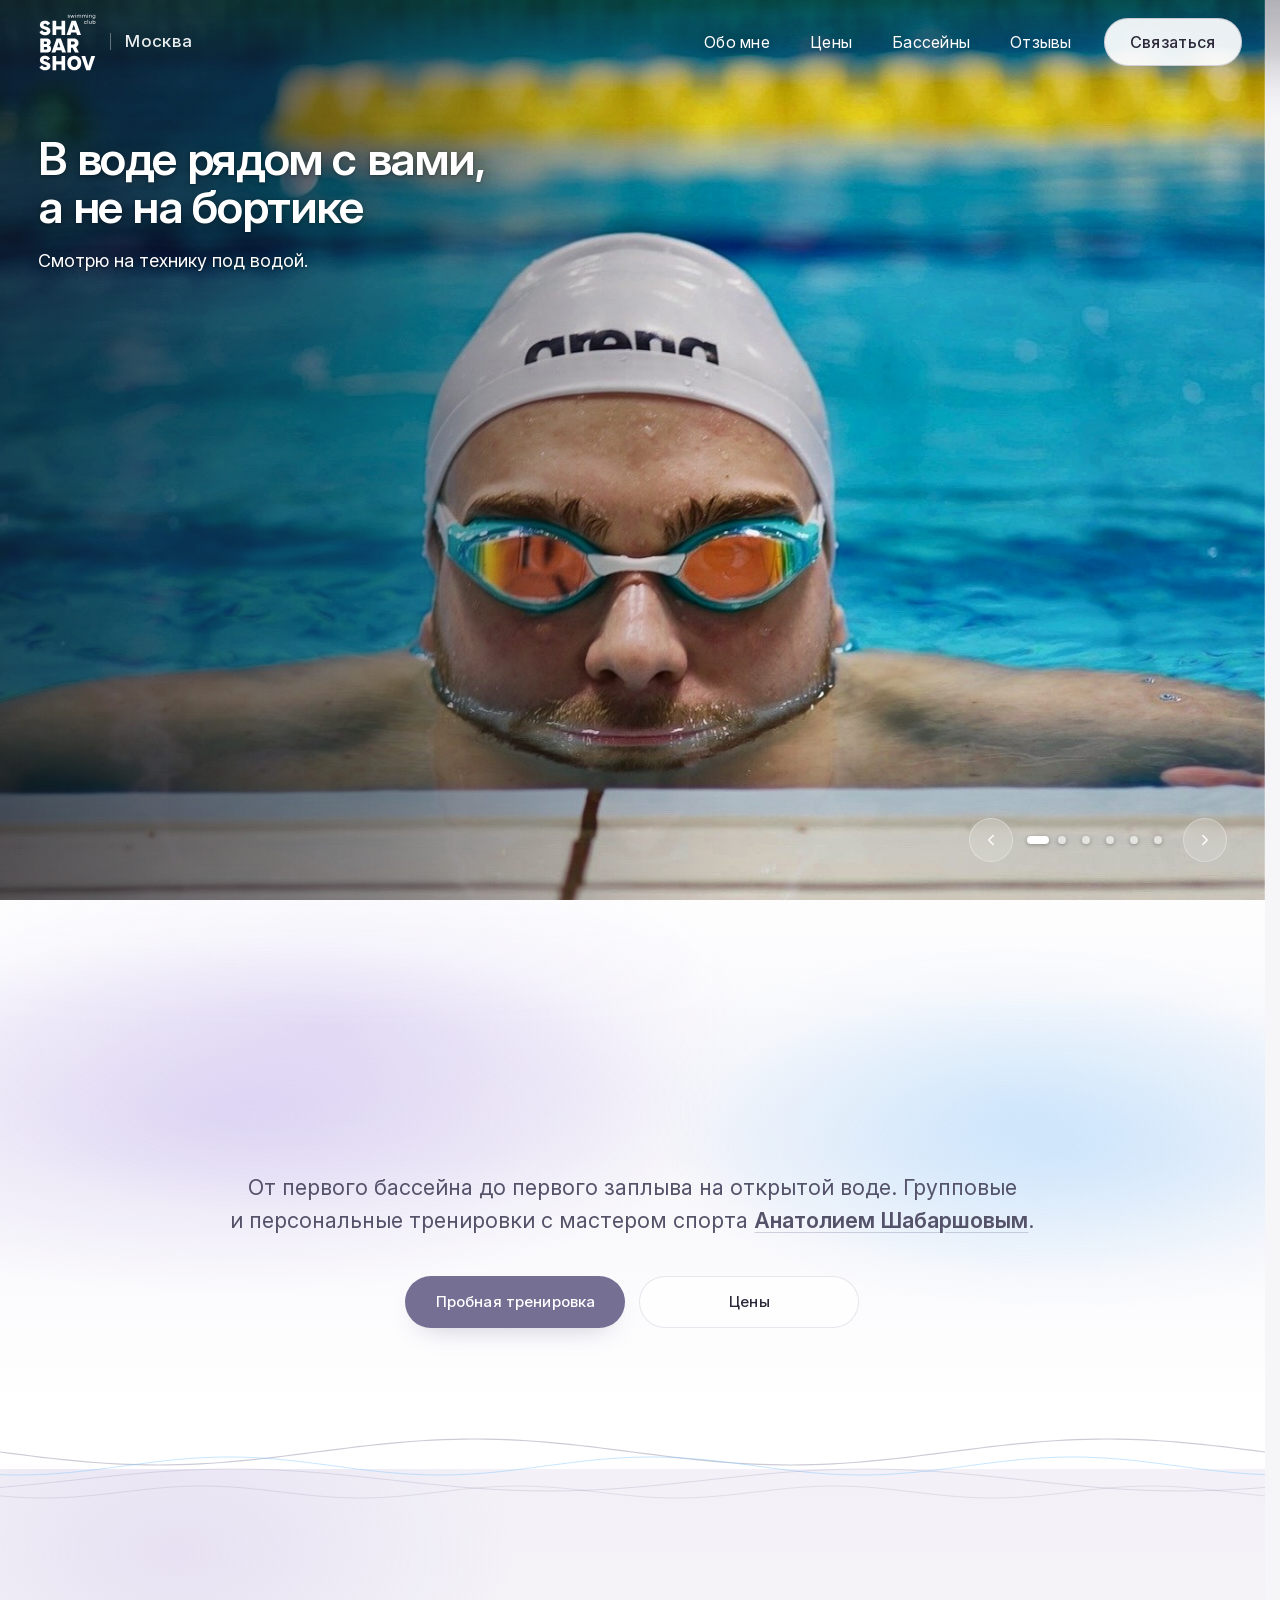
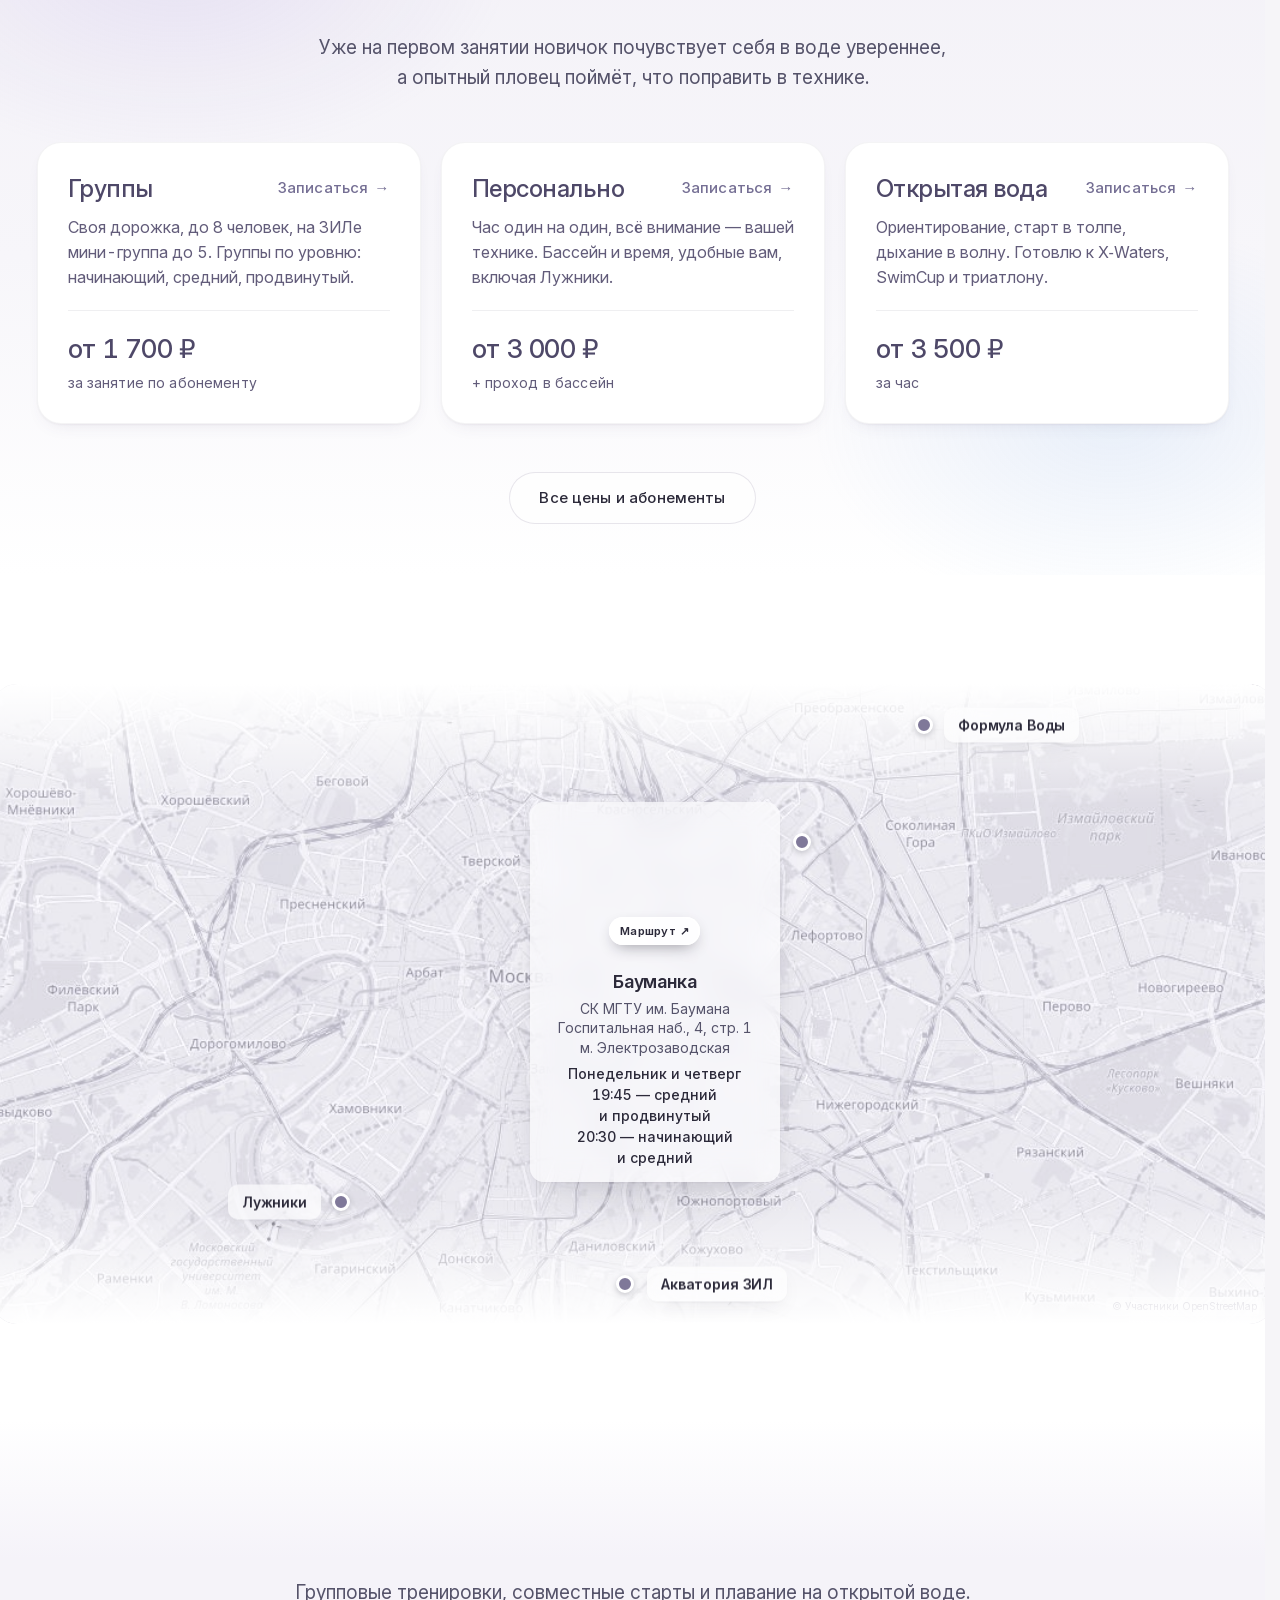
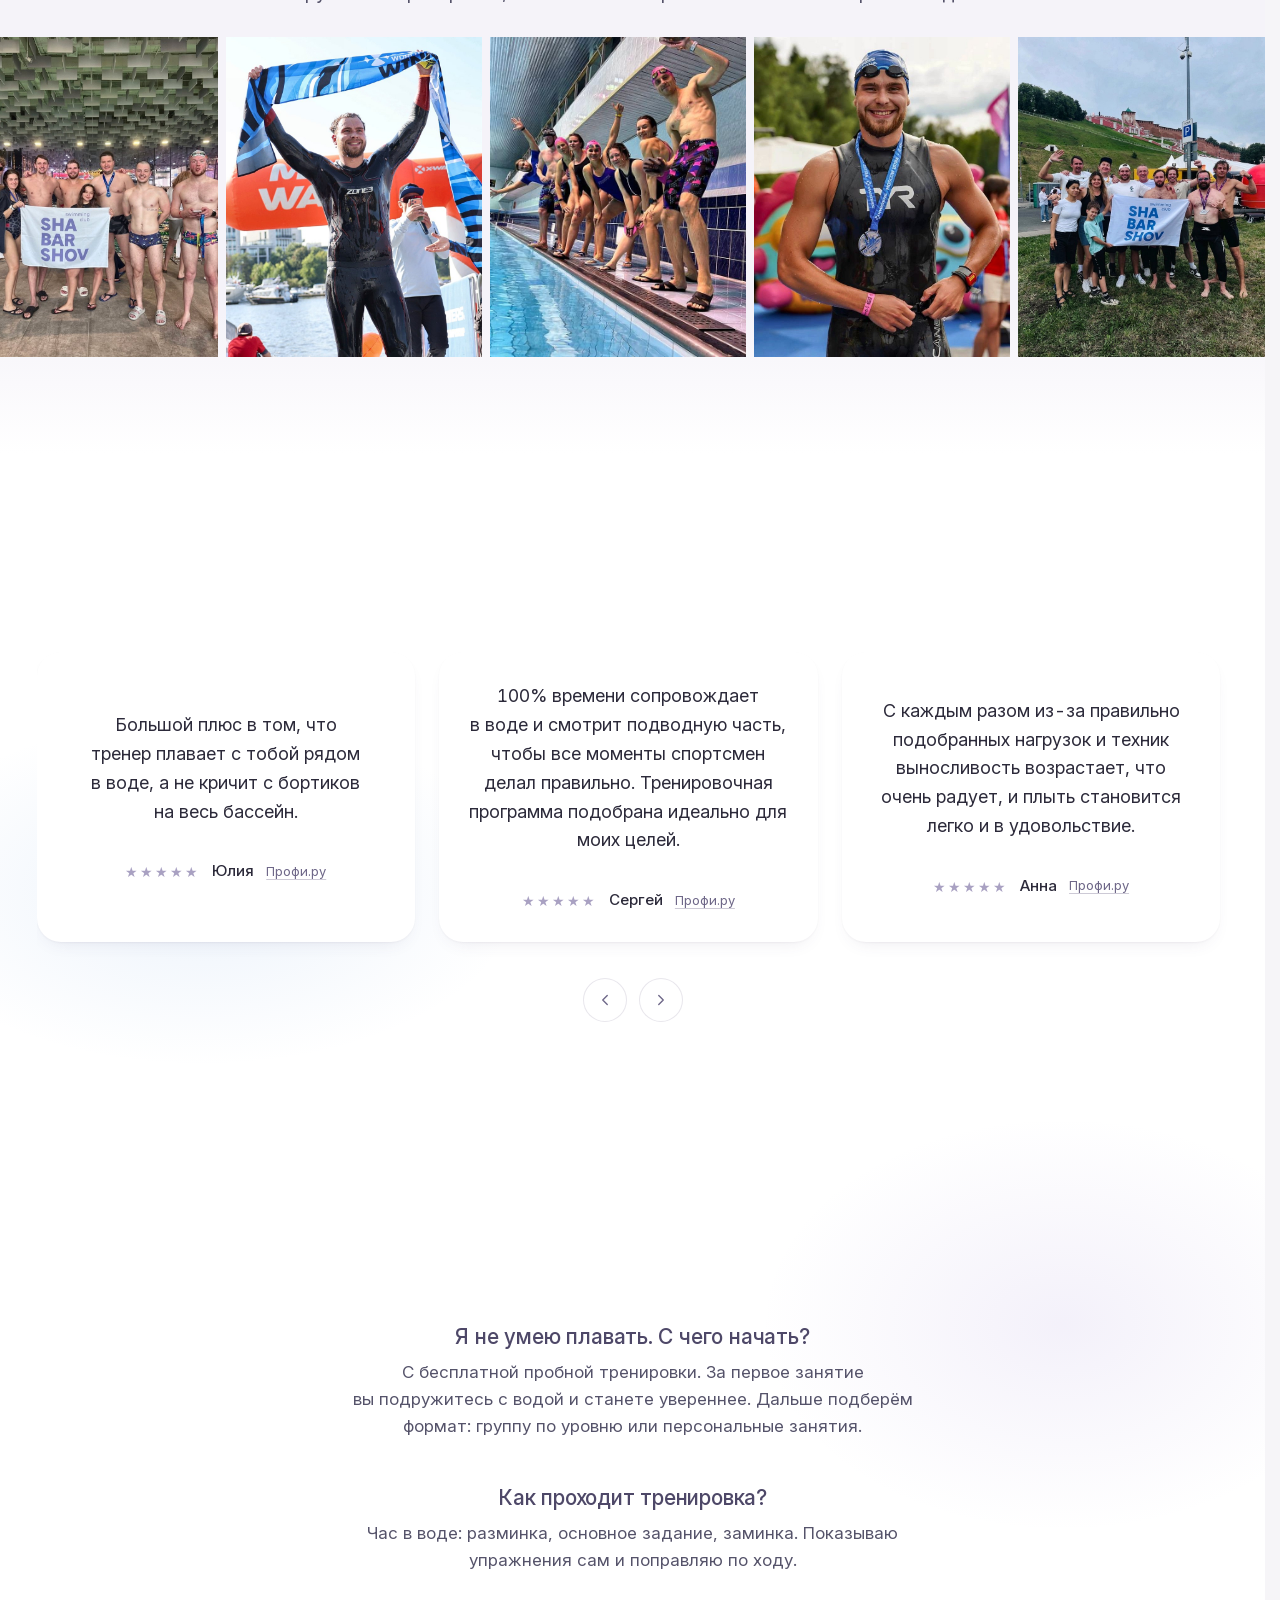
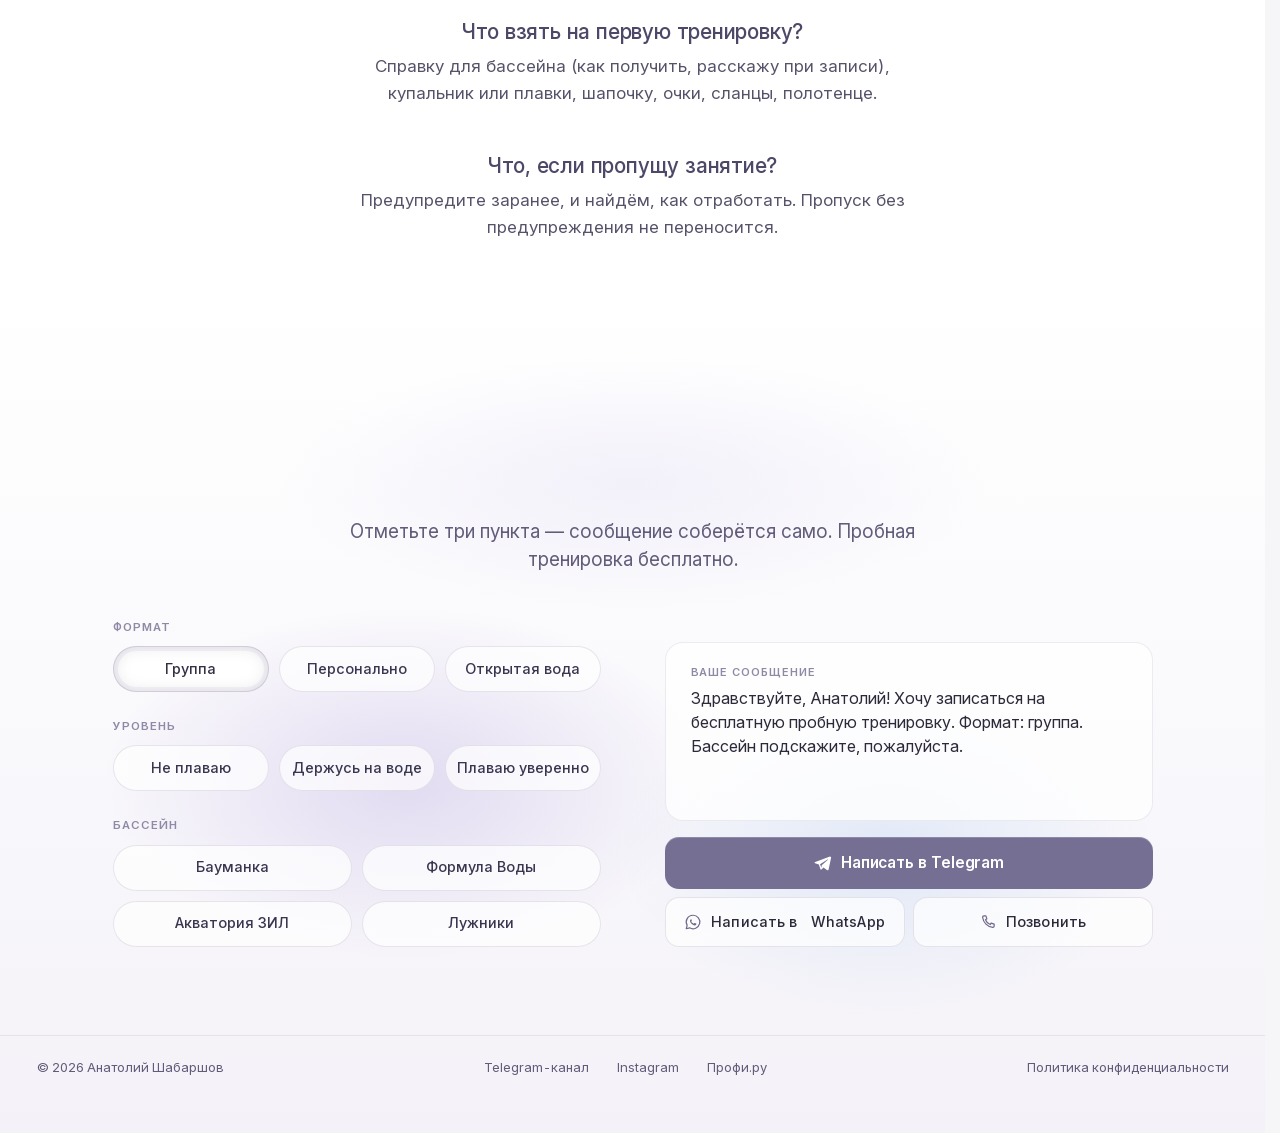
==== commit 7e57d336: "Шестой кадр первого экрана: съёмка под водой с подписью Co-Authored-By: Claude Opus 5 <noreply@anthr" ====
--- a/index.html
+++ b/index.html
@@ -20,7 +20,7 @@
   <meta name="twitter:card" content="summary_large_image">
   <link rel="preload" href="fonts/inter-cyrillic.woff2" as="font" type="font/woff2" crossorigin>
     <script>document.documentElement.classList.add('js')</script>
-  <link rel="stylesheet" href="css/style.css?v=1789643223">
+  <link rel="stylesheet" href="css/style.css?v=1789643187">
   <script type="application/ld+json">{"@context": "https://schema.org", "@graph": [{"@type": "Person", "@id": "https://akifevav0-droid.github.io/shabarshov/#person", "name": "Анатолий Шабаршов", "jobTitle": "Тренер по плаванию", "description": "Мастер спорта по плаванию, тренер для взрослых. Групповые и персональные тренировки в Москве, подготовка к открытой воде и триатлону.", "url": "https://akifevav0-droid.github.io/shabarshov/", "image": "https://akifevav0-droid.github.io/shabarshov/img/anatoliy_hero.jpg", "sameAs": ["https://profi.ru/profile/ShabarshovAS/", "https://www.instagram.com/shabarshov_/", "https://t.me/shabarshov", "https://t.me/shabarshov_club"], "address": {"@type": "PostalAddress", "addressLocality": "Москва", "addressCountry": "RU"}, "alumniOf": ["Училище олимпийского резерва", "РГУФК (РГУФКСМиТ)"], "award": ["Мастер спорта по плаванию", "Всемирные игры Masters, Абу-Даби 2026: 2-е место"]}, {"@type": "SportsOrganization", "@id": "https://akifevav0-droid.github.io/shabarshov/#club", "name": "SHABARSHOV swimming club", "url": "https://akifevav0-droid.github.io/shabarshov/", "founder": {"@id": "https://akifevav0-droid.github.io/shabarshov/#person"}, "areaServed": "Москва", "sport": "Плавание", "makesOffer": [{"@type": "Offer", "price": "0", "priceCurrency": "RUB", "itemOffered": {"@type": "Service", "name": "Пробная тренировка по плаванию"}}, {"@type": "Offer", "price": "13600", "priceCurrency": "RUB", "itemOffered": {"@type": "Service", "name": "Абонемент на 8 групповых тренировок"}}, {"@type": "Offer", "price": "7500", "priceCurrency": "RUB", "itemOffered": {"@type": "Service", "name": "Абонемент на 4 групповые тренировки"}}, {"@type": "Offer", "price": "2000", "priceCurrency": "RUB", "itemOffered": {"@type": "Service", "name": "Разовая групповая тренировка"}}, {"@type": "Offer", "price": "3000", "priceCurrency": "RUB", "description": "от 3 000 ₽ + проход в бассейн", "itemOffered": {"@type": "Service", "name": "Персональная тренировка по плаванию"}}, {"@type": "Offer", "price": "3500", "priceCurrency": "RUB", "description": "за час", "itemOffered": {"@type": "Service", "name": "Тренировка на открытой воде"}}]}, {"@type": "SportsActivityLocation", "@id": "https://akifevav0-droid.github.io/shabarshov/#pool1", "name": "Бассейн СК МГТУ им. Баумана", "sport": "Плавание", "parentOrganization": {"@id": "https://akifevav0-droid.github.io/shabarshov/#club"}, "address": {"@type": "PostalAddress", "streetAddress": "Госпитальная наб., 4, стр. 1", "addressLocality": "Москва", "addressCountry": "RU"}, "openingHoursSpecification": [{"@type": "OpeningHoursSpecification", "dayOfWeek": ["Monday", "Thursday"], "opens": "19:45"}, {"@type": "OpeningHoursSpecification", "dayOfWeek": ["Monday", "Thursday"], "opens": "20:30"}], "description": "Группы: 19:45 средний и продвинутый уровень, 20:30 начинающий и средний, м. Электрозаводская"}, {"@type": "SportsActivityLocation", "@id": "https://akifevav0-droid.github.io/shabarshov/#pool2", "name": "Формула Воды", "sport": "Плавание", "parentOrganization": {"@id": "https://akifevav0-droid.github.io/shabarshov/#club"}, "address": {"@type": "PostalAddress", "streetAddress": "Мироновская ул., 27, стр. 2", "addressLocality": "Москва", "addressCountry": "RU"}, "openingHoursSpecification": [{"@type": "OpeningHoursSpecification", "dayOfWeek": ["Tuesday", "Friday"], "opens": "20:45"}], "description": "Группа начинающего и среднего уровня, м. Семёновская"}, {"@type": "SportsActivityLocation", "@id": "https://akifevav0-droid.github.io/shabarshov/#pool3", "name": "Акватория ЗИЛ", "sport": "Плавание", "parentOrganization": {"@id": "https://akifevav0-droid.github.io/shabarshov/#club"}, "address": {"@type": "PostalAddress", "streetAddress": "Автозаводская ул., 23А к4", "addressLocality": "Москва", "addressCountry": "RU"}, "openingHoursSpecification": [{"@type": "OpeningHoursSpecification", "dayOfWeek": ["Wednesday", "Friday"], "opens": "07:45"}], "description": "Мини-группа до 5 человек"}, {"@type": "SportsActivityLocation", "@id": "https://akifevav0-droid.github.io/shabarshov/#pool4", "name": "Лужники", "sport": "Плавание", "parentOrganization": {"@id": "https://akifevav0-droid.github.io/shabarshov/#club"}, "address": {"@type": "PostalAddress", "addressLocality": "Москва", "addressCountry": "RU"}, "description": "Персональные тренировки по договорённости, м. Спортивная"}, {"@type": "FAQPage", "mainEntity": [{"@type": "Question", "name": "Я не умею плавать. С чего начать?", "acceptedAnswer": {"@type": "Answer", "text": "С бесплатной пробной тренировки. За первое занятие вы подружитесь с водой и станете увереннее. Дальше подберём формат: группу по уровню или персональные занятия."}}, {"@type": "Question", "name": "Что взять на первую тренировку?", "acceptedAnswer": {"@type": "Answer", "text": "Справку для бассейна (как получить, расскажу при записи), купальник или плавки, шапочку, очки, сланцы, полотенце."}}, {"@type": "Question", "name": "Как проходит тренировка?", "acceptedAnswer": {"@type": "Answer", "text": "Час в воде: разминка, основное задание, заминка. Показываю упражнения сам и поправляю по ходу."}}, {"@type": "Question", "name": "Что, если пропущу занятие?", "acceptedAnswer": {"@type": "Answer", "text": "Предупредите заранее, и найдём, как отработать. Пропуск без предупреждения не переносится."}}]}]}</script>
 </head>
 <body>
@@ -232,6 +232,6 @@
   </div>
 </div>
 
-<script src="js/main.js?v=1789643223" defer></script>
+<script src="js/main.js?v=1789643157" defer></script>
 </body>
 </html>
--- a/css/style.css
+++ b/css/style.css
@@ -1754,3 +1754,6 @@
   .citymap__panel .cp__route { position: absolute; left: 50%; bottom: 10px; transform: translateX(-50%); z-index: 2; display: inline-flex; align-items: center; height: 30px; padding: 0 13px; border-radius: 999px; white-space: nowrap; font-size: 12.5px; font-weight: 500; color: #fff !important; background: rgba(255, 255, 255, .2); backdrop-filter: blur(10px) saturate(1.3); -webkit-backdrop-filter: blur(10px) saturate(1.3); box-shadow: inset 0 0 0 1px rgba(255, 255, 255, .55), 0 6px 16px -8px rgba(20, 18, 32, .5); text-shadow: 0 1px 6px rgba(0, 0, 0, .35); text-decoration: none; }
   .citymap__panel .cp__photo::after { content: ""; position: absolute; left: 0; right: 0; bottom: 0; height: 45%; background: linear-gradient(180deg, rgba(20, 18, 32, 0), rgba(20, 18, 32, .35)); pointer-events: none; }
 }
+/* Шестой кадр — под водой */
+@media (max-width: 734px) { .trener-top .portret__photo .slide:nth-child(6) { object-position: 47% 50% !important; } }
+@media (min-width: 735px) { .trener-top .portret__photo .slide:nth-child(6) { object-position: 50% 45% !important; } }
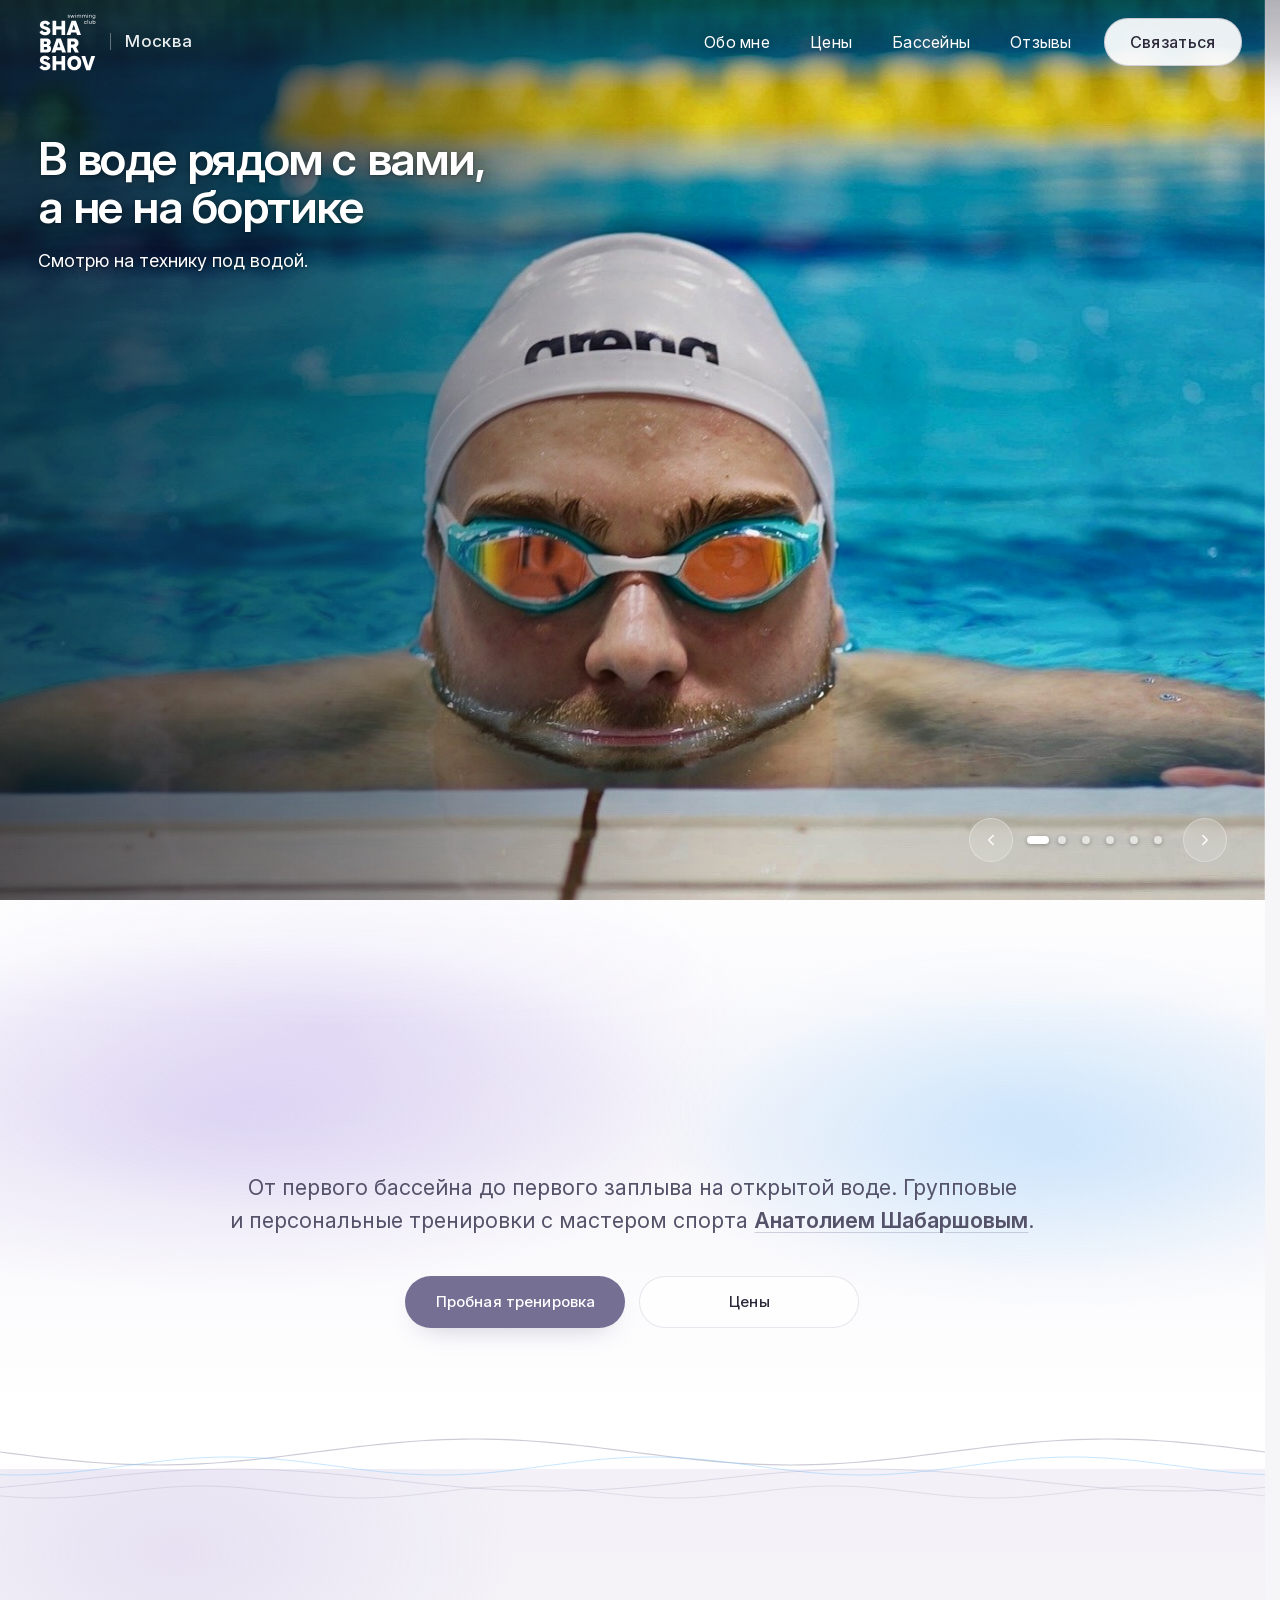
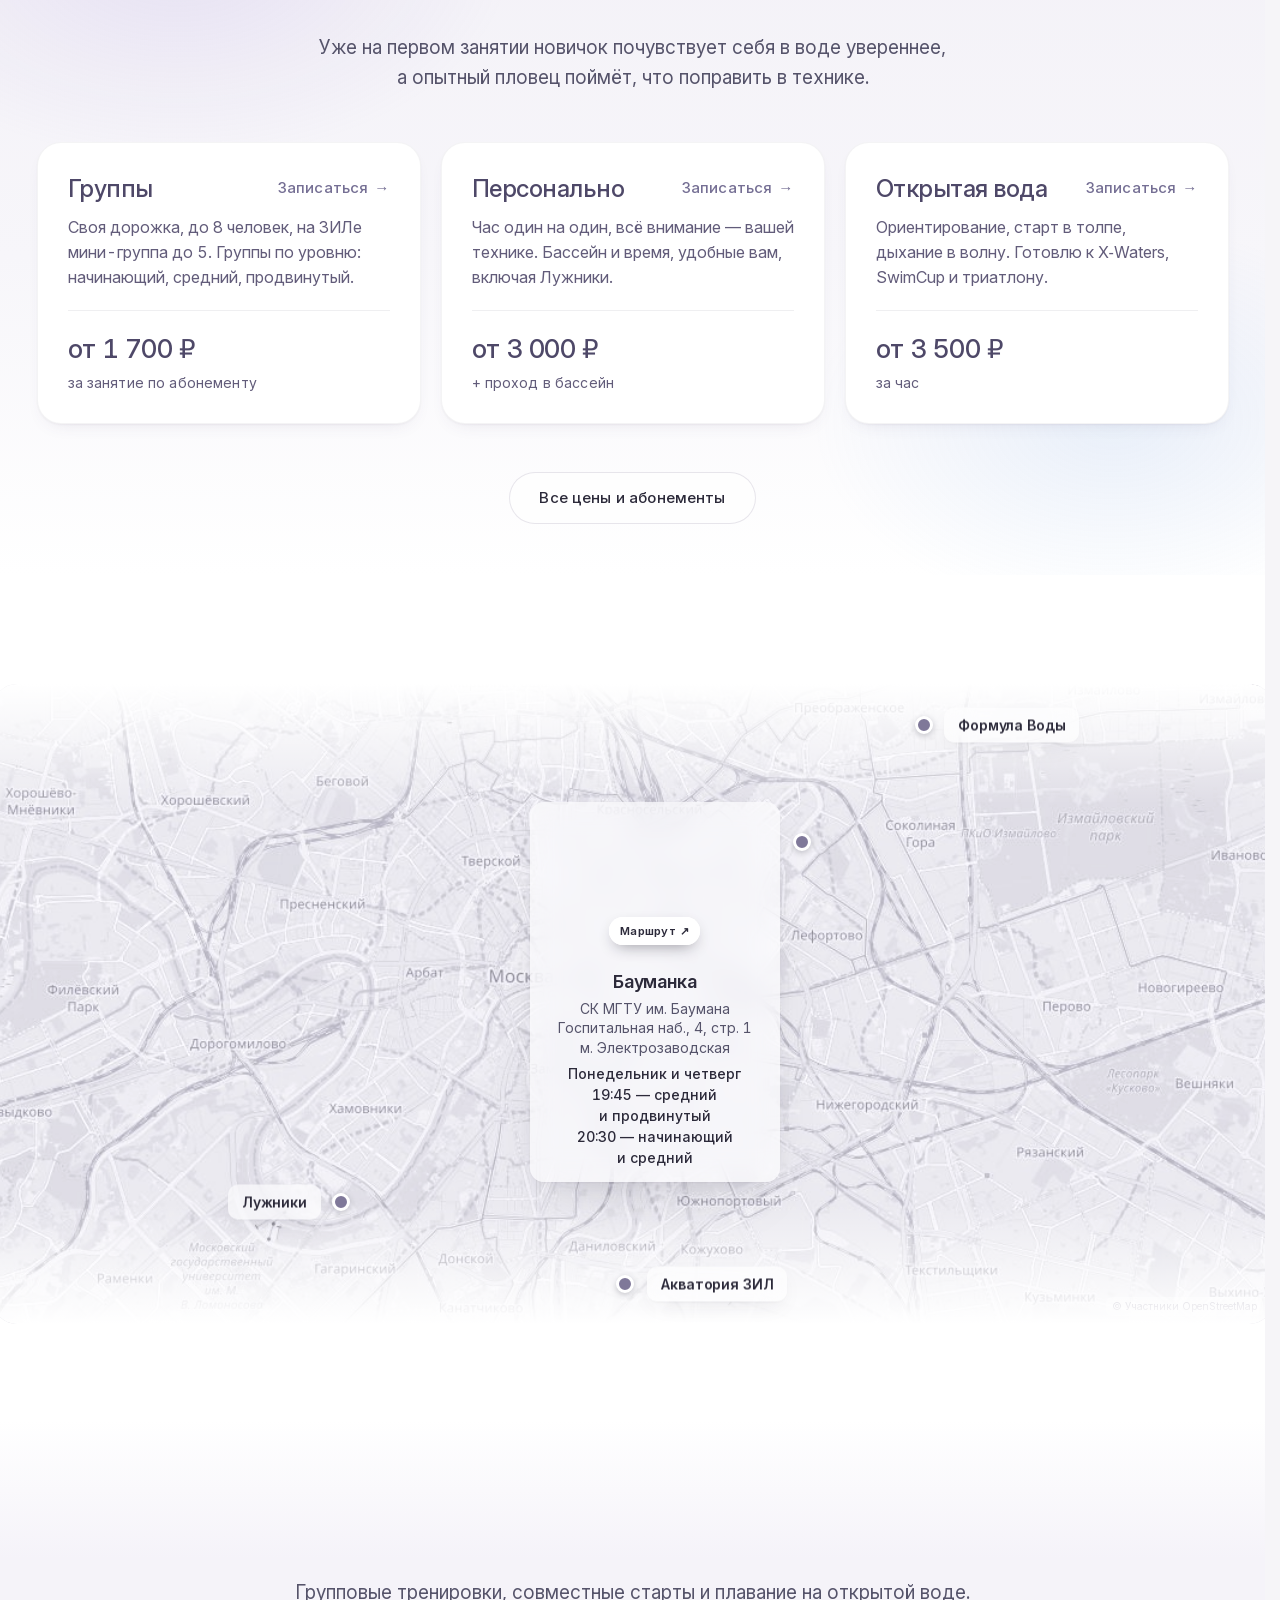
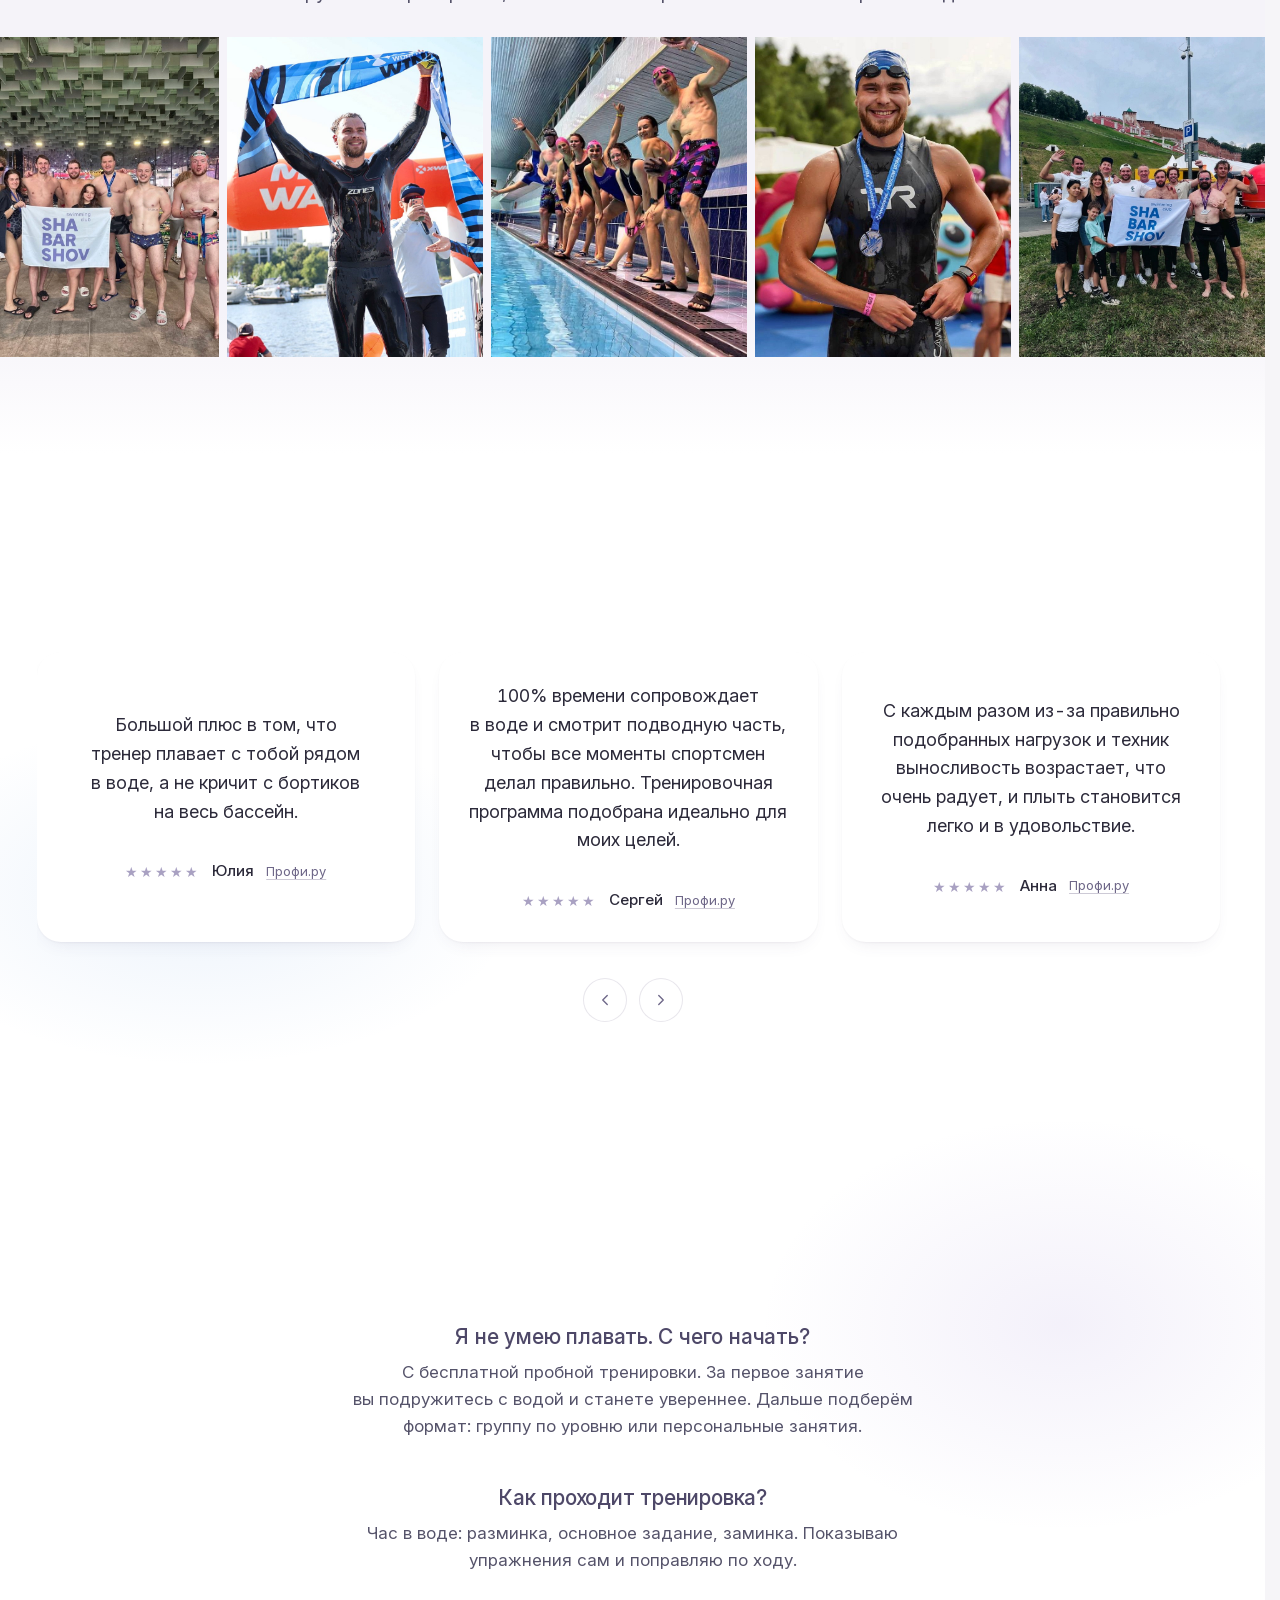
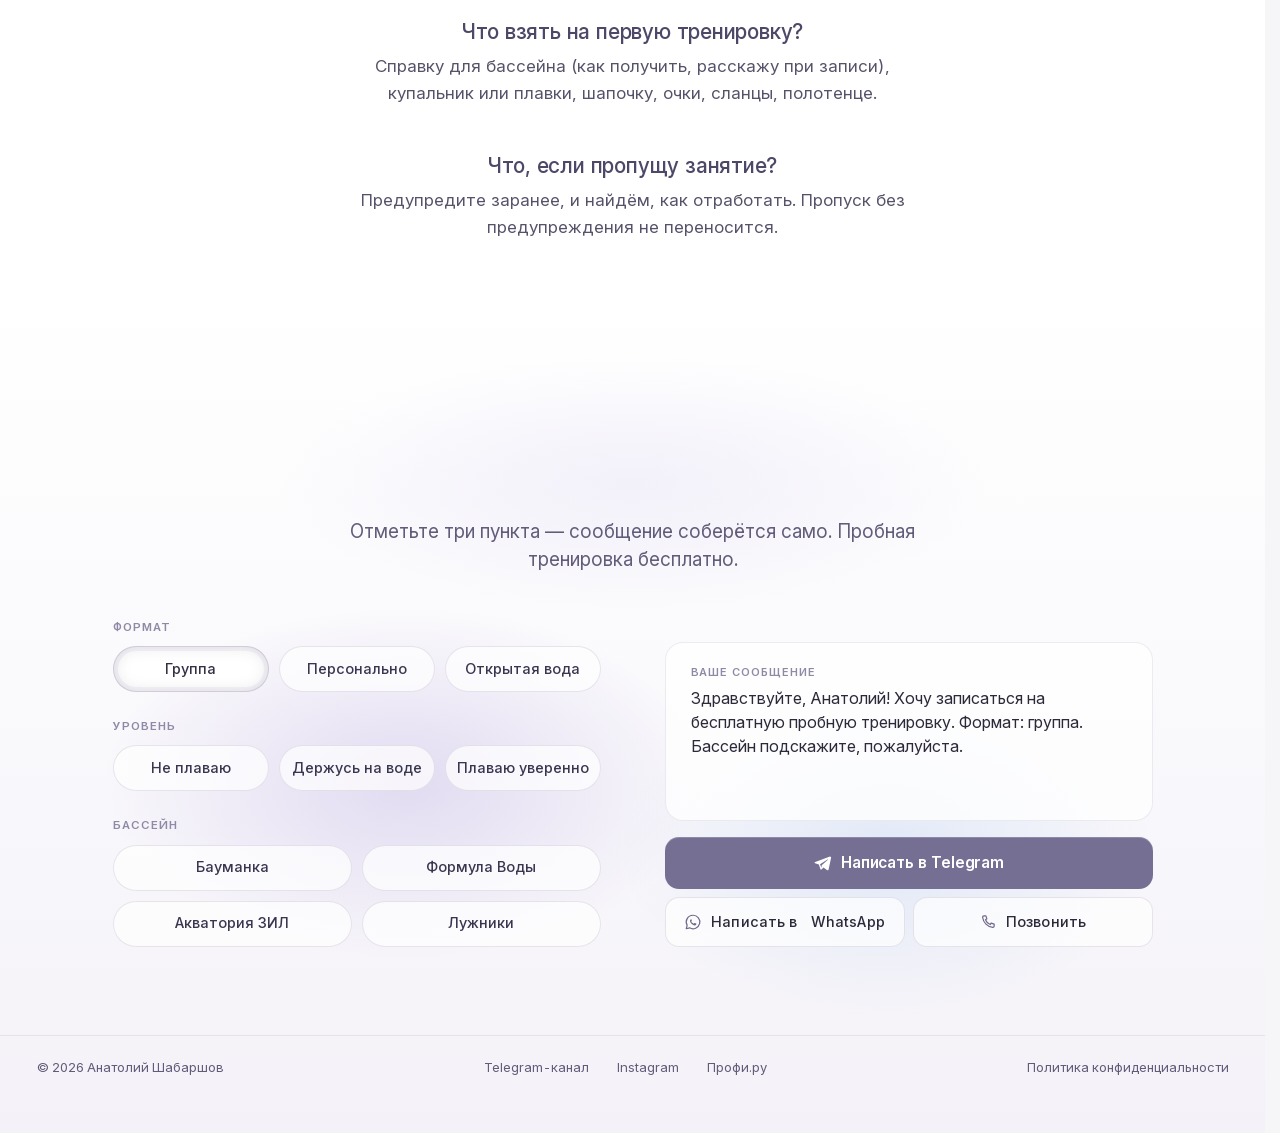
==== commit 5c681d89: "Кадры заката и прыжка Co-Authored-By: Claude Opus 5 <noreply@anthropic.com>" ====
--- a/index.html
+++ b/index.html
@@ -20,7 +20,7 @@
   <meta name="twitter:card" content="summary_large_image">
   <link rel="preload" href="fonts/inter-cyrillic.woff2" as="font" type="font/woff2" crossorigin>
     <script>document.documentElement.classList.add('js')</script>
-  <link rel="stylesheet" href="css/style.css?v=1789643187">
+  <link rel="stylesheet" href="css/style.css?v=1789643806">
   <script type="application/ld+json">{"@context": "https://schema.org", "@graph": [{"@type": "Person", "@id": "https://akifevav0-droid.github.io/shabarshov/#person", "name": "Анатолий Шабаршов", "jobTitle": "Тренер по плаванию", "description": "Мастер спорта по плаванию, тренер для взрослых. Групповые и персональные тренировки в Москве, подготовка к открытой воде и триатлону.", "url": "https://akifevav0-droid.github.io/shabarshov/", "image": "https://akifevav0-droid.github.io/shabarshov/img/anatoliy_hero.jpg", "sameAs": ["https://profi.ru/profile/ShabarshovAS/", "https://www.instagram.com/shabarshov_/", "https://t.me/shabarshov", "https://t.me/shabarshov_club"], "address": {"@type": "PostalAddress", "addressLocality": "Москва", "addressCountry": "RU"}, "alumniOf": ["Училище олимпийского резерва", "РГУФК (РГУФКСМиТ)"], "award": ["Мастер спорта по плаванию", "Всемирные игры Masters, Абу-Даби 2026: 2-е место"]}, {"@type": "SportsOrganization", "@id": "https://akifevav0-droid.github.io/shabarshov/#club", "name": "SHABARSHOV swimming club", "url": "https://akifevav0-droid.github.io/shabarshov/", "founder": {"@id": "https://akifevav0-droid.github.io/shabarshov/#person"}, "areaServed": "Москва", "sport": "Плавание", "makesOffer": [{"@type": "Offer", "price": "0", "priceCurrency": "RUB", "itemOffered": {"@type": "Service", "name": "Пробная тренировка по плаванию"}}, {"@type": "Offer", "price": "13600", "priceCurrency": "RUB", "itemOffered": {"@type": "Service", "name": "Абонемент на 8 групповых тренировок"}}, {"@type": "Offer", "price": "7500", "priceCurrency": "RUB", "itemOffered": {"@type": "Service", "name": "Абонемент на 4 групповые тренировки"}}, {"@type": "Offer", "price": "2000", "priceCurrency": "RUB", "itemOffered": {"@type": "Service", "name": "Разовая групповая тренировка"}}, {"@type": "Offer", "price": "3000", "priceCurrency": "RUB", "description": "от 3 000 ₽ + проход в бассейн", "itemOffered": {"@type": "Service", "name": "Персональная тренировка по плаванию"}}, {"@type": "Offer", "price": "3500", "priceCurrency": "RUB", "description": "за час", "itemOffered": {"@type": "Service", "name": "Тренировка на открытой воде"}}]}, {"@type": "SportsActivityLocation", "@id": "https://akifevav0-droid.github.io/shabarshov/#pool1", "name": "Бассейн СК МГТУ им. Баумана", "sport": "Плавание", "parentOrganization": {"@id": "https://akifevav0-droid.github.io/shabarshov/#club"}, "address": {"@type": "PostalAddress", "streetAddress": "Госпитальная наб., 4, стр. 1", "addressLocality": "Москва", "addressCountry": "RU"}, "openingHoursSpecification": [{"@type": "OpeningHoursSpecification", "dayOfWeek": ["Monday", "Thursday"], "opens": "19:45"}, {"@type": "OpeningHoursSpecification", "dayOfWeek": ["Monday", "Thursday"], "opens": "20:30"}], "description": "Группы: 19:45 средний и продвинутый уровень, 20:30 начинающий и средний, м. Электрозаводская"}, {"@type": "SportsActivityLocation", "@id": "https://akifevav0-droid.github.io/shabarshov/#pool2", "name": "Формула Воды", "sport": "Плавание", "parentOrganization": {"@id": "https://akifevav0-droid.github.io/shabarshov/#club"}, "address": {"@type": "PostalAddress", "streetAddress": "Мироновская ул., 27, стр. 2", "addressLocality": "Москва", "addressCountry": "RU"}, "openingHoursSpecification": [{"@type": "OpeningHoursSpecification", "dayOfWeek": ["Tuesday", "Friday"], "opens": "20:45"}], "description": "Группа начинающего и среднего уровня, м. Семёновская"}, {"@type": "SportsActivityLocation", "@id": "https://akifevav0-droid.github.io/shabarshov/#pool3", "name": "Акватория ЗИЛ", "sport": "Плавание", "parentOrganization": {"@id": "https://akifevav0-droid.github.io/shabarshov/#club"}, "address": {"@type": "PostalAddress", "streetAddress": "Автозаводская ул., 23А к4", "addressLocality": "Москва", "addressCountry": "RU"}, "openingHoursSpecification": [{"@type": "OpeningHoursSpecification", "dayOfWeek": ["Wednesday", "Friday"], "opens": "07:45"}], "description": "Мини-группа до 5 человек"}, {"@type": "SportsActivityLocation", "@id": "https://akifevav0-droid.github.io/shabarshov/#pool4", "name": "Лужники", "sport": "Плавание", "parentOrganization": {"@id": "https://akifevav0-droid.github.io/shabarshov/#club"}, "address": {"@type": "PostalAddress", "addressLocality": "Москва", "addressCountry": "RU"}, "description": "Персональные тренировки по договорённости, м. Спортивная"}, {"@type": "FAQPage", "mainEntity": [{"@type": "Question", "name": "Я не умею плавать. С чего начать?", "acceptedAnswer": {"@type": "Answer", "text": "С бесплатной пробной тренировки. За первое занятие вы подружитесь с водой и станете увереннее. Дальше подберём формат: группу по уровню или персональные занятия."}}, {"@type": "Question", "name": "Что взять на первую тренировку?", "acceptedAnswer": {"@type": "Answer", "text": "Справку для бассейна (как получить, расскажу при записи), купальник или плавки, шапочку, очки, сланцы, полотенце."}}, {"@type": "Question", "name": "Как проходит тренировка?", "acceptedAnswer": {"@type": "Answer", "text": "Час в воде: разминка, основное задание, заминка. Показываю упражнения сам и поправляю по ходу."}}, {"@type": "Question", "name": "Что, если пропущу занятие?", "acceptedAnswer": {"@type": "Answer", "text": "Предупредите заранее, и найдём, как отработать. Пропуск без предупреждения не переносится."}}]}]}</script>
 </head>
 <body>
@@ -43,7 +43,7 @@
   <section class="anchor trener-top" id="trener">
     <div>
       <div class="portret">
-        <div class="portret__photo slides"><img class="slide is-on" src="img/wide_goggles.jpg?v=20260917" width="1600" height="1000" alt="Анатолий Шабаршов в воде у бортика бассейна" loading="lazy" decoding="async"><img class="slide" src="img/wide_doha.jpg?v=20260917" width="1600" height="1000" alt="Анатолий Шабаршов у открытого бассейна на закате, Доха" aria-hidden="true" loading="lazy" decoding="async"><img class="slide" src="img/wide_dive.jpg" width="1600" height="1000" alt="Анатолий Шабаршов в прыжке со стартовой тумбы" aria-hidden="true" loading="lazy" decoding="async"><img class="slide" src="img/wide_pool.jpg?v=20260917" width="1600" height="1000" alt="Анатолий Шабаршов в воде у дорожки бассейна" aria-hidden="true" loading="lazy" decoding="async"><img class="slide" src="img/wide_finish.jpg?v=20260917" width="1600" height="1000" alt="Анатолий Шабаршов на финише заплыва на открытой воде" aria-hidden="true" loading="lazy" decoding="async"><img class="slide" src="img/wide_underwater.jpg" width="1920" height="1200" alt="Анатолий Шабаршов плывёт кролем, съёмка под водой" aria-hidden="true" loading="lazy" decoding="async"></div>
+        <div class="portret__photo slides"><img class="slide is-on" src="img/wide_goggles.jpg?v=20260917" width="1600" height="1000" alt="Анатолий Шабаршов в воде у бортика бассейна" loading="lazy" decoding="async"><img class="slide" src="img/wide_doha.jpg?v=20260917b" width="1600" height="1000" alt="Анатолий Шабаршов у открытого бассейна на закате, Доха" aria-hidden="true" loading="lazy" decoding="async"><img class="slide" src="img/wide_dive.jpg?v=20260917c" width="1600" height="1000" alt="Анатолий Шабаршов в прыжке со стартовой тумбы" aria-hidden="true" loading="lazy" decoding="async"><img class="slide" src="img/wide_pool.jpg?v=20260917" width="1600" height="1000" alt="Анатолий Шабаршов в воде у дорожки бассейна" aria-hidden="true" loading="lazy" decoding="async"><img class="slide" src="img/wide_finish.jpg?v=20260917" width="1600" height="1000" alt="Анатолий Шабаршов на финише заплыва на открытой воде" aria-hidden="true" loading="lazy" decoding="async"><img class="slide" src="img/wide_underwater.jpg" width="1920" height="1200" alt="Анатолий Шабаршов плывёт кролем, съёмка под водой" aria-hidden="true" loading="lazy" decoding="async"></div>
       <div class="portret__card">
         <div class="caps" aria-live="polite">
           <div class="cap is-on"><h2>В воде рядом с&nbsp;вами,<br>а&nbsp;не&nbsp;на&nbsp;бортике</h2><p>Смотрю на&nbsp;технику под водой.</p></div>
@@ -232,6 +232,6 @@
   </div>
 </div>
 
-<script src="js/main.js?v=1789643157" defer></script>
+<script src="js/main.js?v=1789643806" defer></script>
 </body>
 </html>
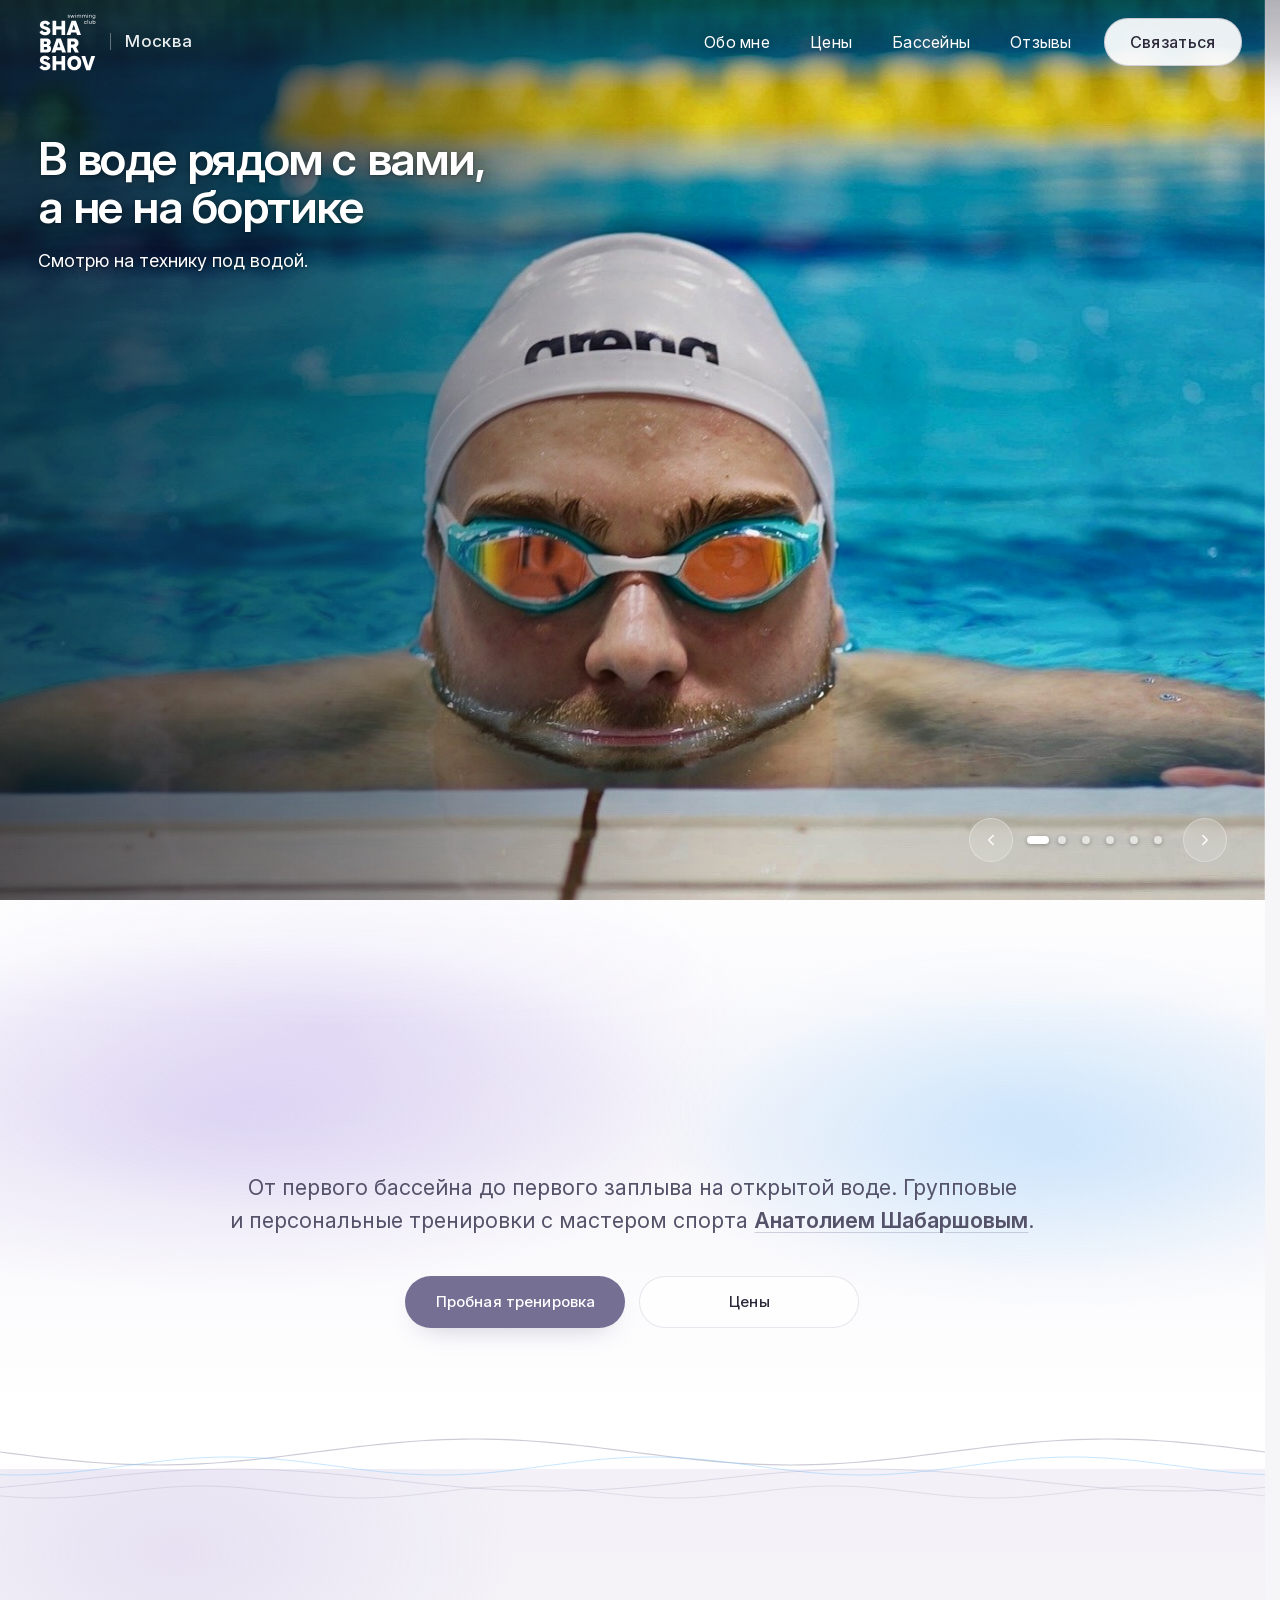
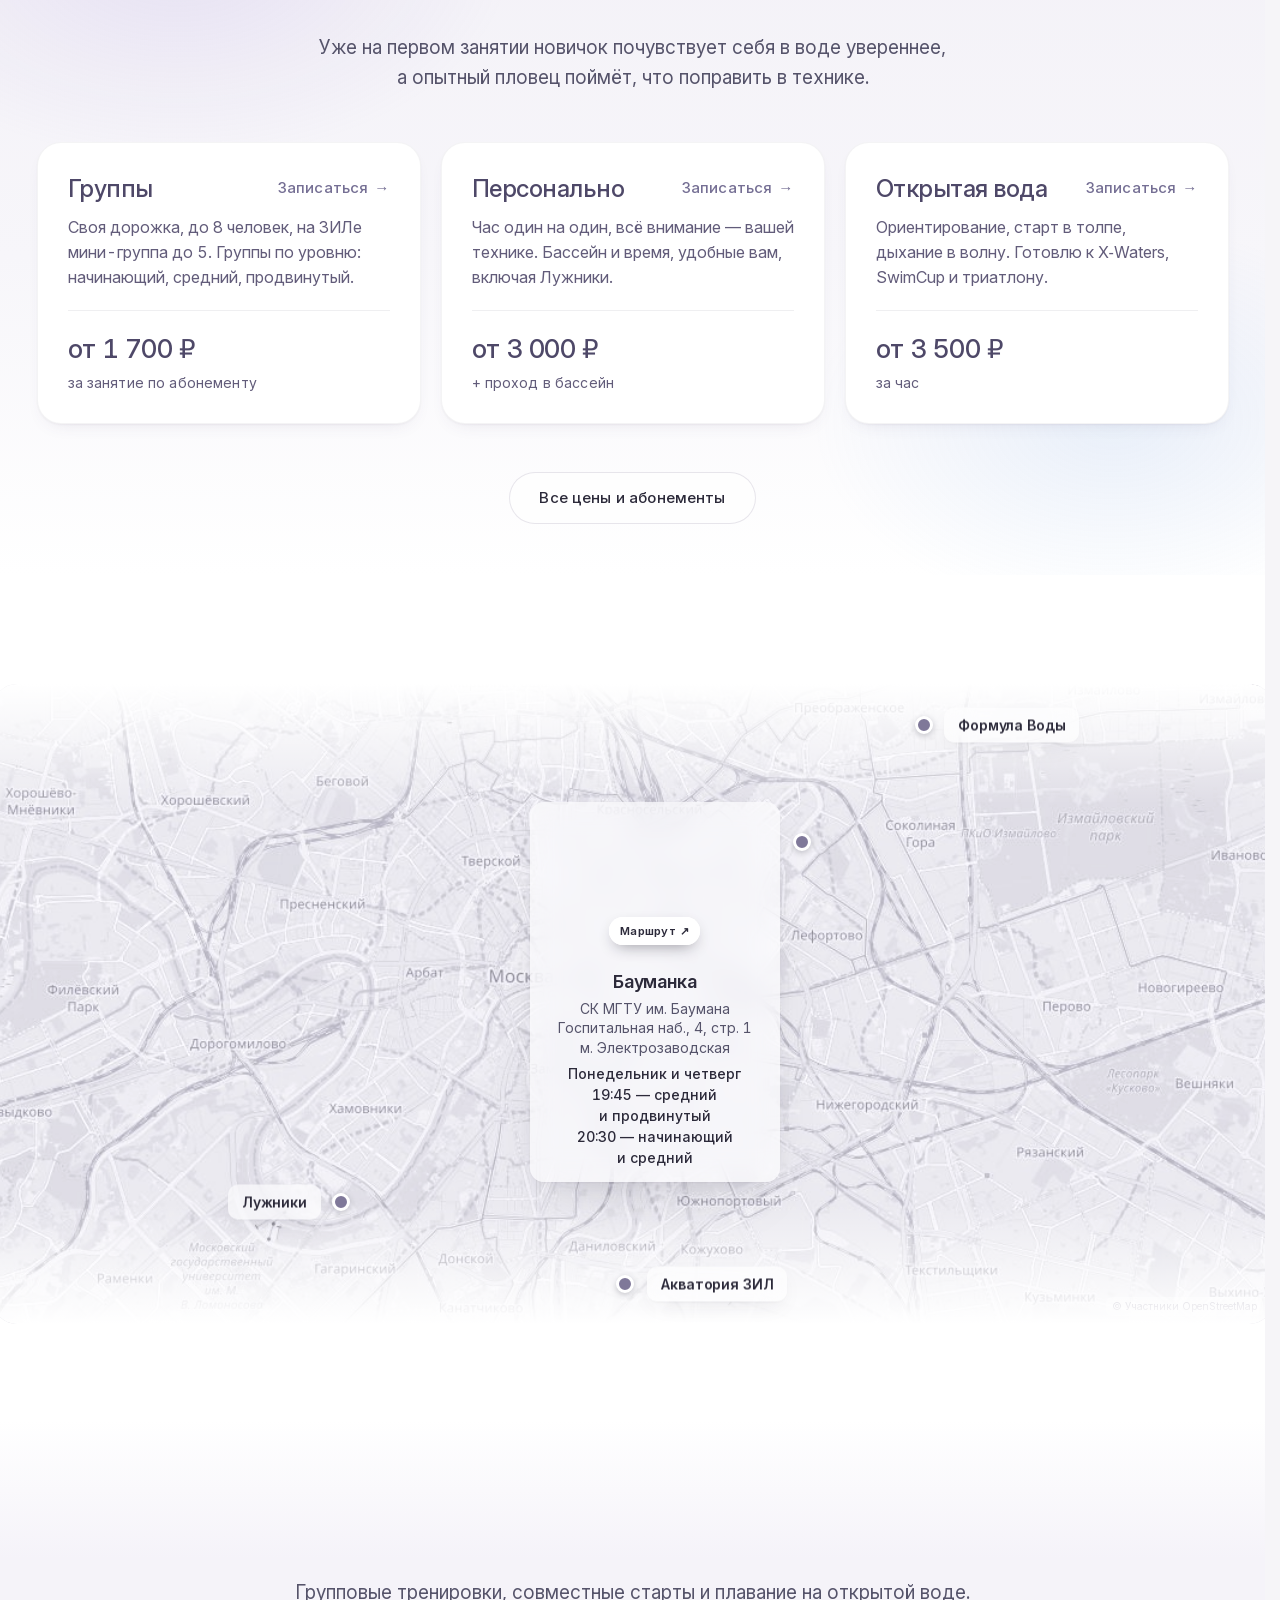
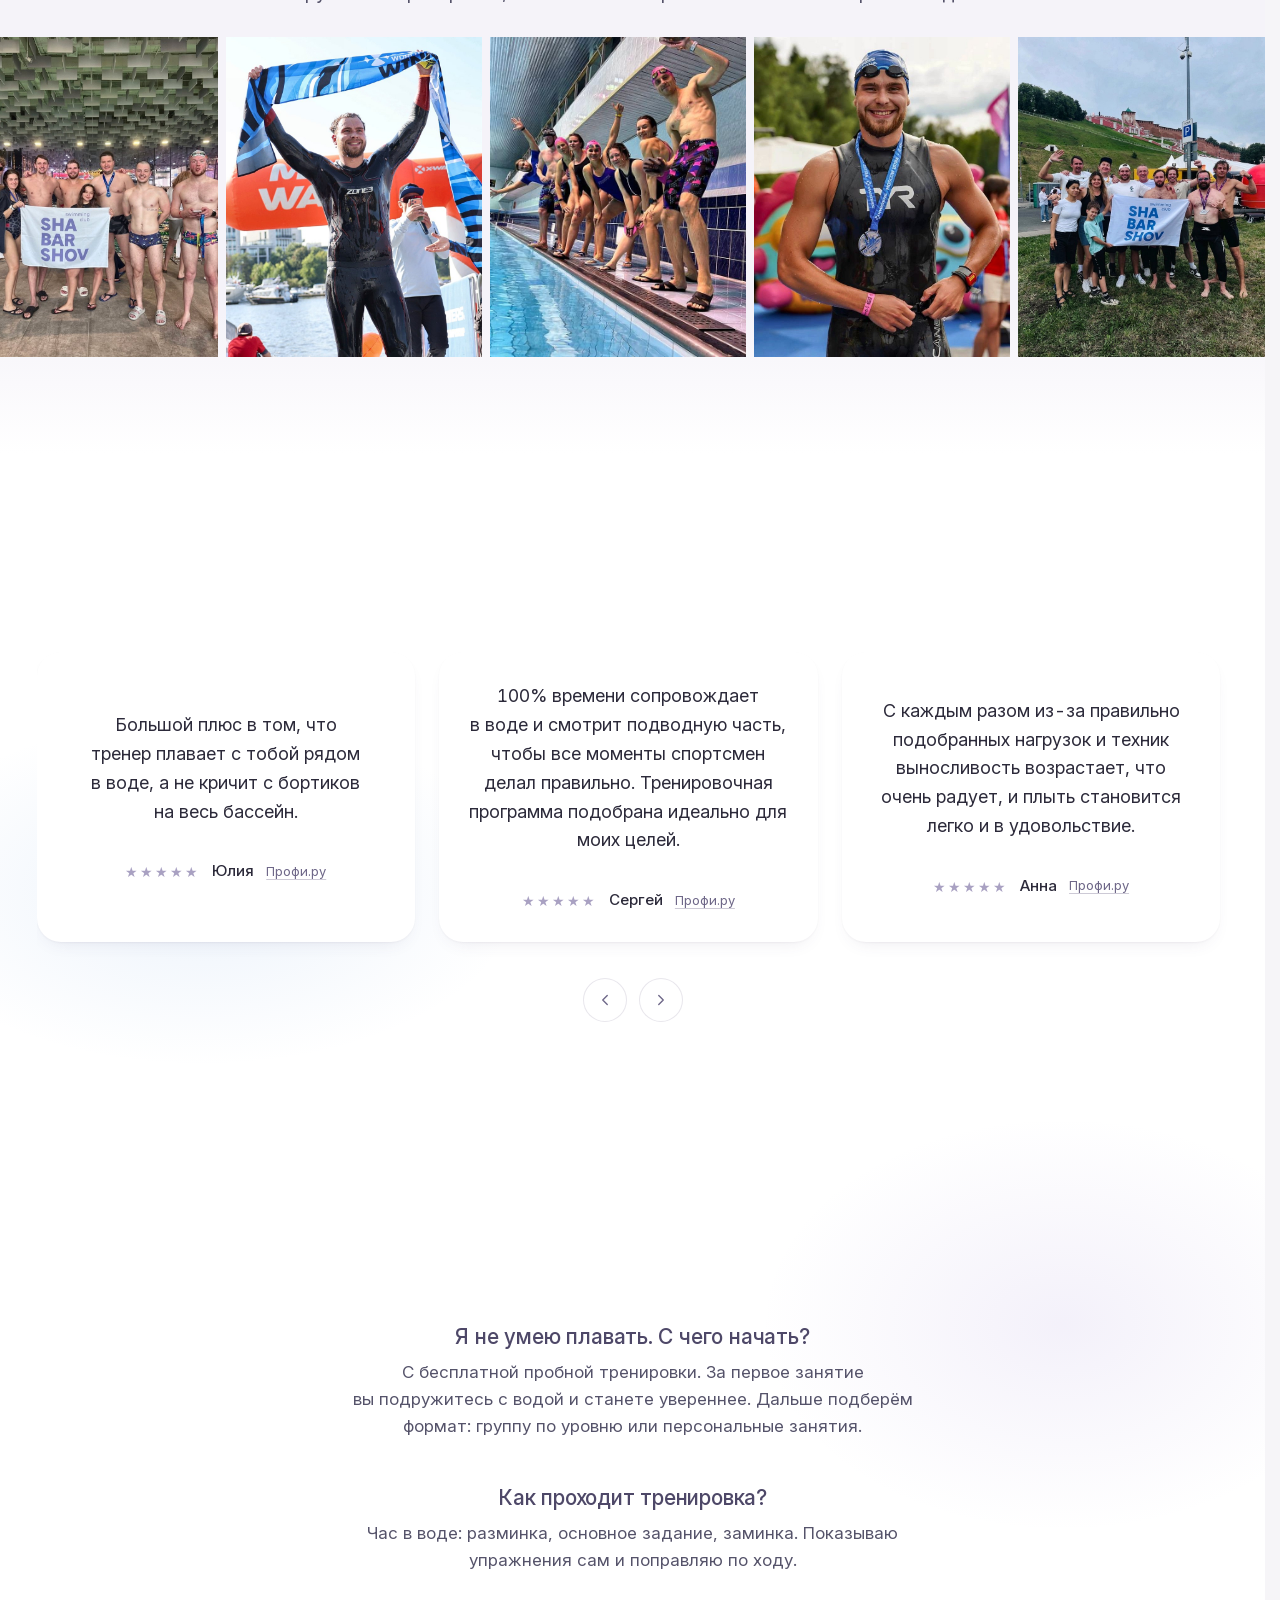
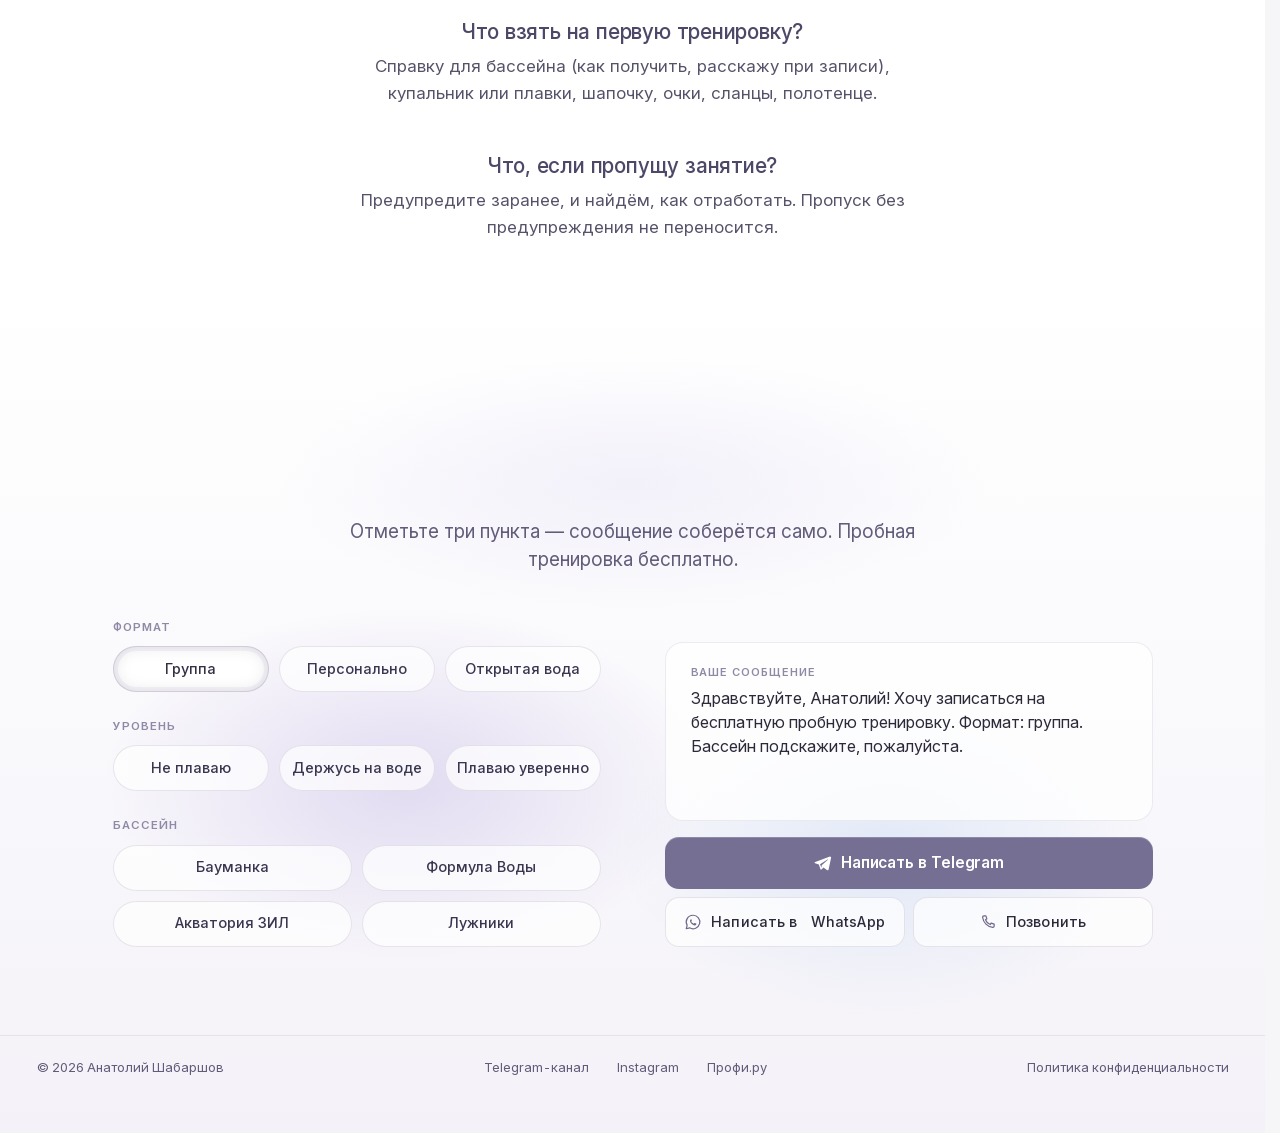
==== commit dedd3a99: "Первый экран: на закате голова ниже, на прыжке туловище по центру Co-Authored-By: Claude Opus 5 <nor" ====
--- a/index.html
+++ b/index.html
@@ -20,7 +20,7 @@
   <meta name="twitter:card" content="summary_large_image">
   <link rel="preload" href="fonts/inter-cyrillic.woff2" as="font" type="font/woff2" crossorigin>
     <script>document.documentElement.classList.add('js')</script>
-  <link rel="stylesheet" href="css/style.css?v=1789643806">
+  <link rel="stylesheet" href="css/style.css?v=1789643751">
   <script type="application/ld+json">{"@context": "https://schema.org", "@graph": [{"@type": "Person", "@id": "https://akifevav0-droid.github.io/shabarshov/#person", "name": "Анатолий Шабаршов", "jobTitle": "Тренер по плаванию", "description": "Мастер спорта по плаванию, тренер для взрослых. Групповые и персональные тренировки в Москве, подготовка к открытой воде и триатлону.", "url": "https://akifevav0-droid.github.io/shabarshov/", "image": "https://akifevav0-droid.github.io/shabarshov/img/anatoliy_hero.jpg", "sameAs": ["https://profi.ru/profile/ShabarshovAS/", "https://www.instagram.com/shabarshov_/", "https://t.me/shabarshov", "https://t.me/shabarshov_club"], "address": {"@type": "PostalAddress", "addressLocality": "Москва", "addressCountry": "RU"}, "alumniOf": ["Училище олимпийского резерва", "РГУФК (РГУФКСМиТ)"], "award": ["Мастер спорта по плаванию", "Всемирные игры Masters, Абу-Даби 2026: 2-е место"]}, {"@type": "SportsOrganization", "@id": "https://akifevav0-droid.github.io/shabarshov/#club", "name": "SHABARSHOV swimming club", "url": "https://akifevav0-droid.github.io/shabarshov/", "founder": {"@id": "https://akifevav0-droid.github.io/shabarshov/#person"}, "areaServed": "Москва", "sport": "Плавание", "makesOffer": [{"@type": "Offer", "price": "0", "priceCurrency": "RUB", "itemOffered": {"@type": "Service", "name": "Пробная тренировка по плаванию"}}, {"@type": "Offer", "price": "13600", "priceCurrency": "RUB", "itemOffered": {"@type": "Service", "name": "Абонемент на 8 групповых тренировок"}}, {"@type": "Offer", "price": "7500", "priceCurrency": "RUB", "itemOffered": {"@type": "Service", "name": "Абонемент на 4 групповые тренировки"}}, {"@type": "Offer", "price": "2000", "priceCurrency": "RUB", "itemOffered": {"@type": "Service", "name": "Разовая групповая тренировка"}}, {"@type": "Offer", "price": "3000", "priceCurrency": "RUB", "description": "от 3 000 ₽ + проход в бассейн", "itemOffered": {"@type": "Service", "name": "Персональная тренировка по плаванию"}}, {"@type": "Offer", "price": "3500", "priceCurrency": "RUB", "description": "за час", "itemOffered": {"@type": "Service", "name": "Тренировка на открытой воде"}}]}, {"@type": "SportsActivityLocation", "@id": "https://akifevav0-droid.github.io/shabarshov/#pool1", "name": "Бассейн СК МГТУ им. Баумана", "sport": "Плавание", "parentOrganization": {"@id": "https://akifevav0-droid.github.io/shabarshov/#club"}, "address": {"@type": "PostalAddress", "streetAddress": "Госпитальная наб., 4, стр. 1", "addressLocality": "Москва", "addressCountry": "RU"}, "openingHoursSpecification": [{"@type": "OpeningHoursSpecification", "dayOfWeek": ["Monday", "Thursday"], "opens": "19:45"}, {"@type": "OpeningHoursSpecification", "dayOfWeek": ["Monday", "Thursday"], "opens": "20:30"}], "description": "Группы: 19:45 средний и продвинутый уровень, 20:30 начинающий и средний, м. Электрозаводская"}, {"@type": "SportsActivityLocation", "@id": "https://akifevav0-droid.github.io/shabarshov/#pool2", "name": "Формула Воды", "sport": "Плавание", "parentOrganization": {"@id": "https://akifevav0-droid.github.io/shabarshov/#club"}, "address": {"@type": "PostalAddress", "streetAddress": "Мироновская ул., 27, стр. 2", "addressLocality": "Москва", "addressCountry": "RU"}, "openingHoursSpecification": [{"@type": "OpeningHoursSpecification", "dayOfWeek": ["Tuesday", "Friday"], "opens": "20:45"}], "description": "Группа начинающего и среднего уровня, м. Семёновская"}, {"@type": "SportsActivityLocation", "@id": "https://akifevav0-droid.github.io/shabarshov/#pool3", "name": "Акватория ЗИЛ", "sport": "Плавание", "parentOrganization": {"@id": "https://akifevav0-droid.github.io/shabarshov/#club"}, "address": {"@type": "PostalAddress", "streetAddress": "Автозаводская ул., 23А к4", "addressLocality": "Москва", "addressCountry": "RU"}, "openingHoursSpecification": [{"@type": "OpeningHoursSpecification", "dayOfWeek": ["Wednesday", "Friday"], "opens": "07:45"}], "description": "Мини-группа до 5 человек"}, {"@type": "SportsActivityLocation", "@id": "https://akifevav0-droid.github.io/shabarshov/#pool4", "name": "Лужники", "sport": "Плавание", "parentOrganization": {"@id": "https://akifevav0-droid.github.io/shabarshov/#club"}, "address": {"@type": "PostalAddress", "addressLocality": "Москва", "addressCountry": "RU"}, "description": "Персональные тренировки по договорённости, м. Спортивная"}, {"@type": "FAQPage", "mainEntity": [{"@type": "Question", "name": "Я не умею плавать. С чего начать?", "acceptedAnswer": {"@type": "Answer", "text": "С бесплатной пробной тренировки. За первое занятие вы подружитесь с водой и станете увереннее. Дальше подберём формат: группу по уровню или персональные занятия."}}, {"@type": "Question", "name": "Что взять на первую тренировку?", "acceptedAnswer": {"@type": "Answer", "text": "Справку для бассейна (как получить, расскажу при записи), купальник или плавки, шапочку, очки, сланцы, полотенце."}}, {"@type": "Question", "name": "Как проходит тренировка?", "acceptedAnswer": {"@type": "Answer", "text": "Час в воде: разминка, основное задание, заминка. Показываю упражнения сам и поправляю по ходу."}}, {"@type": "Question", "name": "Что, если пропущу занятие?", "acceptedAnswer": {"@type": "Answer", "text": "Предупредите заранее, и найдём, как отработать. Пропуск без предупреждения не переносится."}}]}]}</script>
 </head>
 <body>
@@ -232,6 +232,6 @@
   </div>
 </div>
 
-<script src="js/main.js?v=1789643806" defer></script>
+<script src="js/main.js?v=1789643223" defer></script>
 </body>
 </html>
--- a/css/style.css
+++ b/css/style.css
@@ -1757,3 +1757,10 @@
 /* Шестой кадр — под водой */
 @media (max-width: 734px) { .trener-top .portret__photo .slide:nth-child(6) { object-position: 47% 50% !important; } }
 @media (min-width: 735px) { .trener-top .portret__photo .slide:nth-child(6) { object-position: 50% 45% !important; } }
+/* Компьютер: закат и прыжок — фигура по центру высоты */
+@media (min-width: 735px) {
+  .trener-top .portret__photo .slide:nth-child(2) { object-position: 73% 40% !important; }
+  .trener-top .portret__photo .slide:nth-child(3) { object-position: 27% 55% !important; }
+}
+@media (min-width: 735px) { .trener-top .portret__photo .slide:nth-child(3) { object-position: 27% 48% !important; } }
+@media (max-width: 734px) { .trener-top .portret__photo .slide:nth-child(3) { object-position: 30% 50% !important; transform: none !important; } }
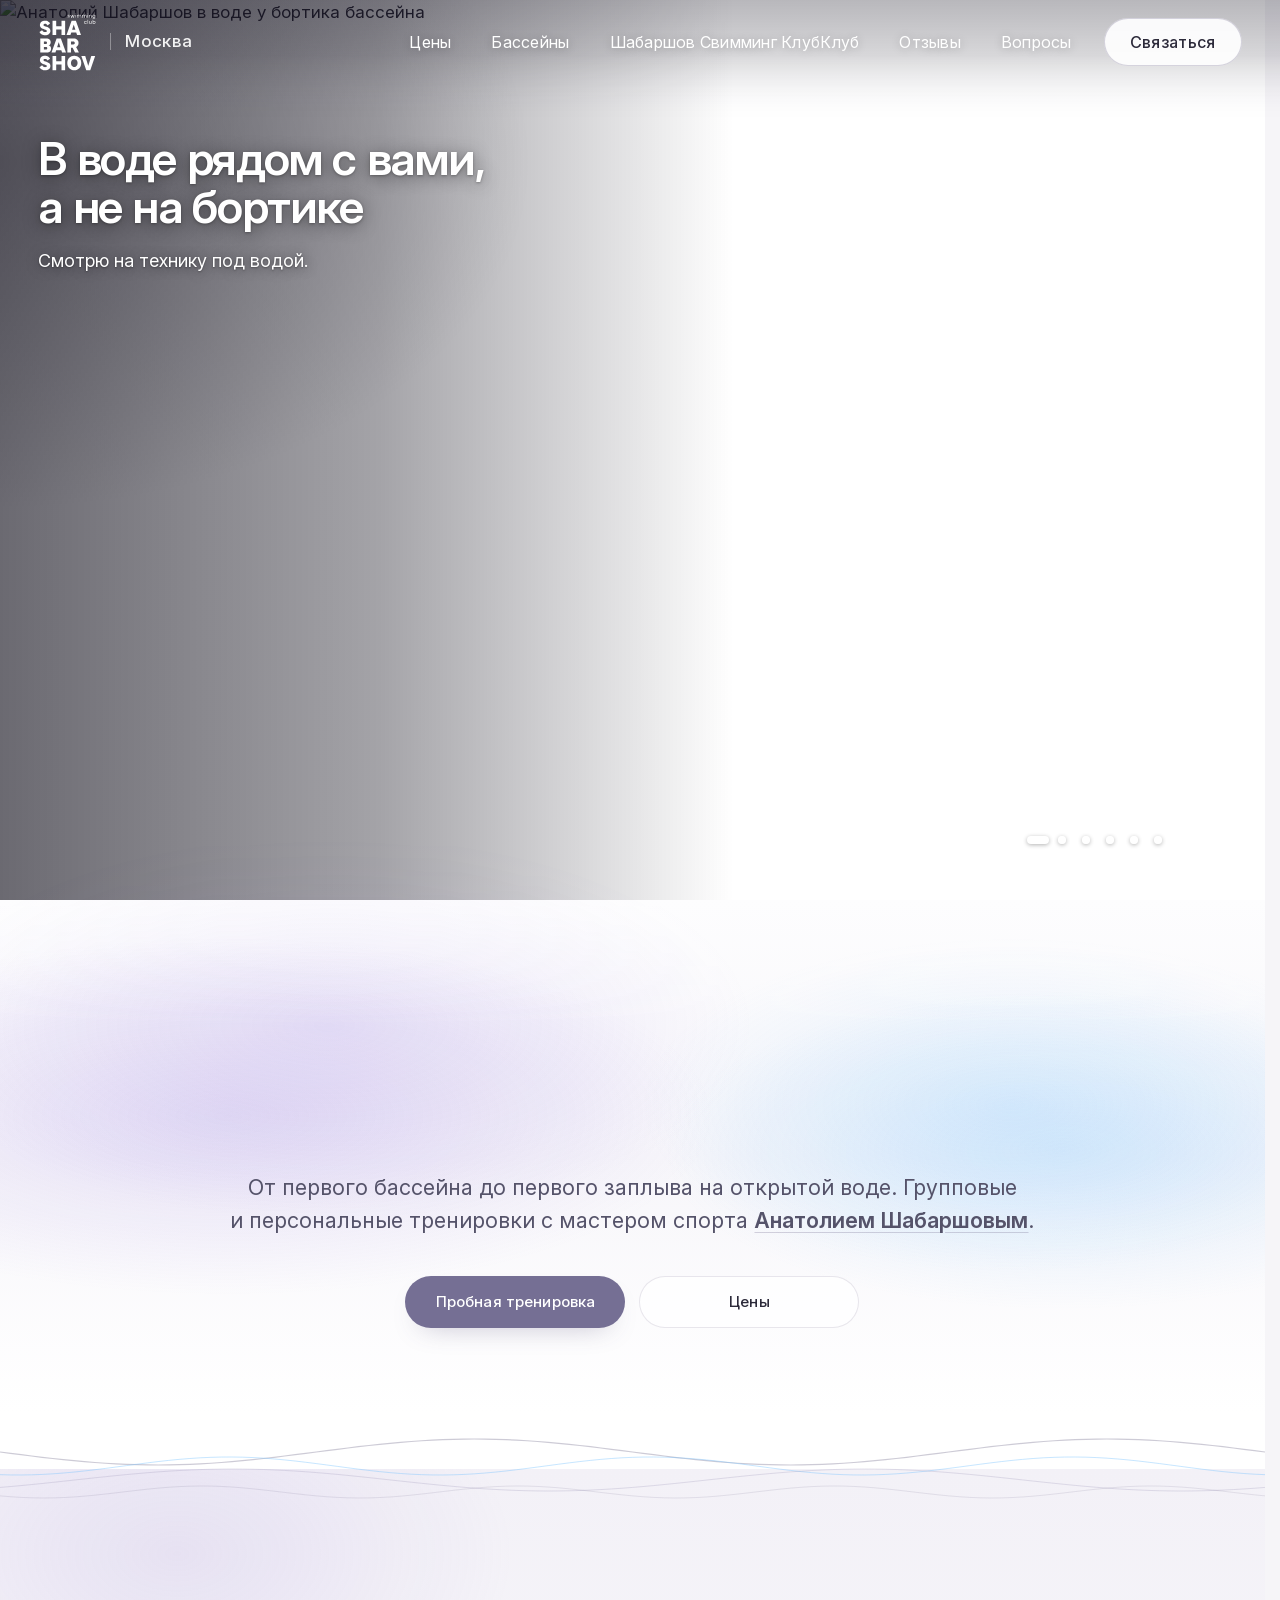
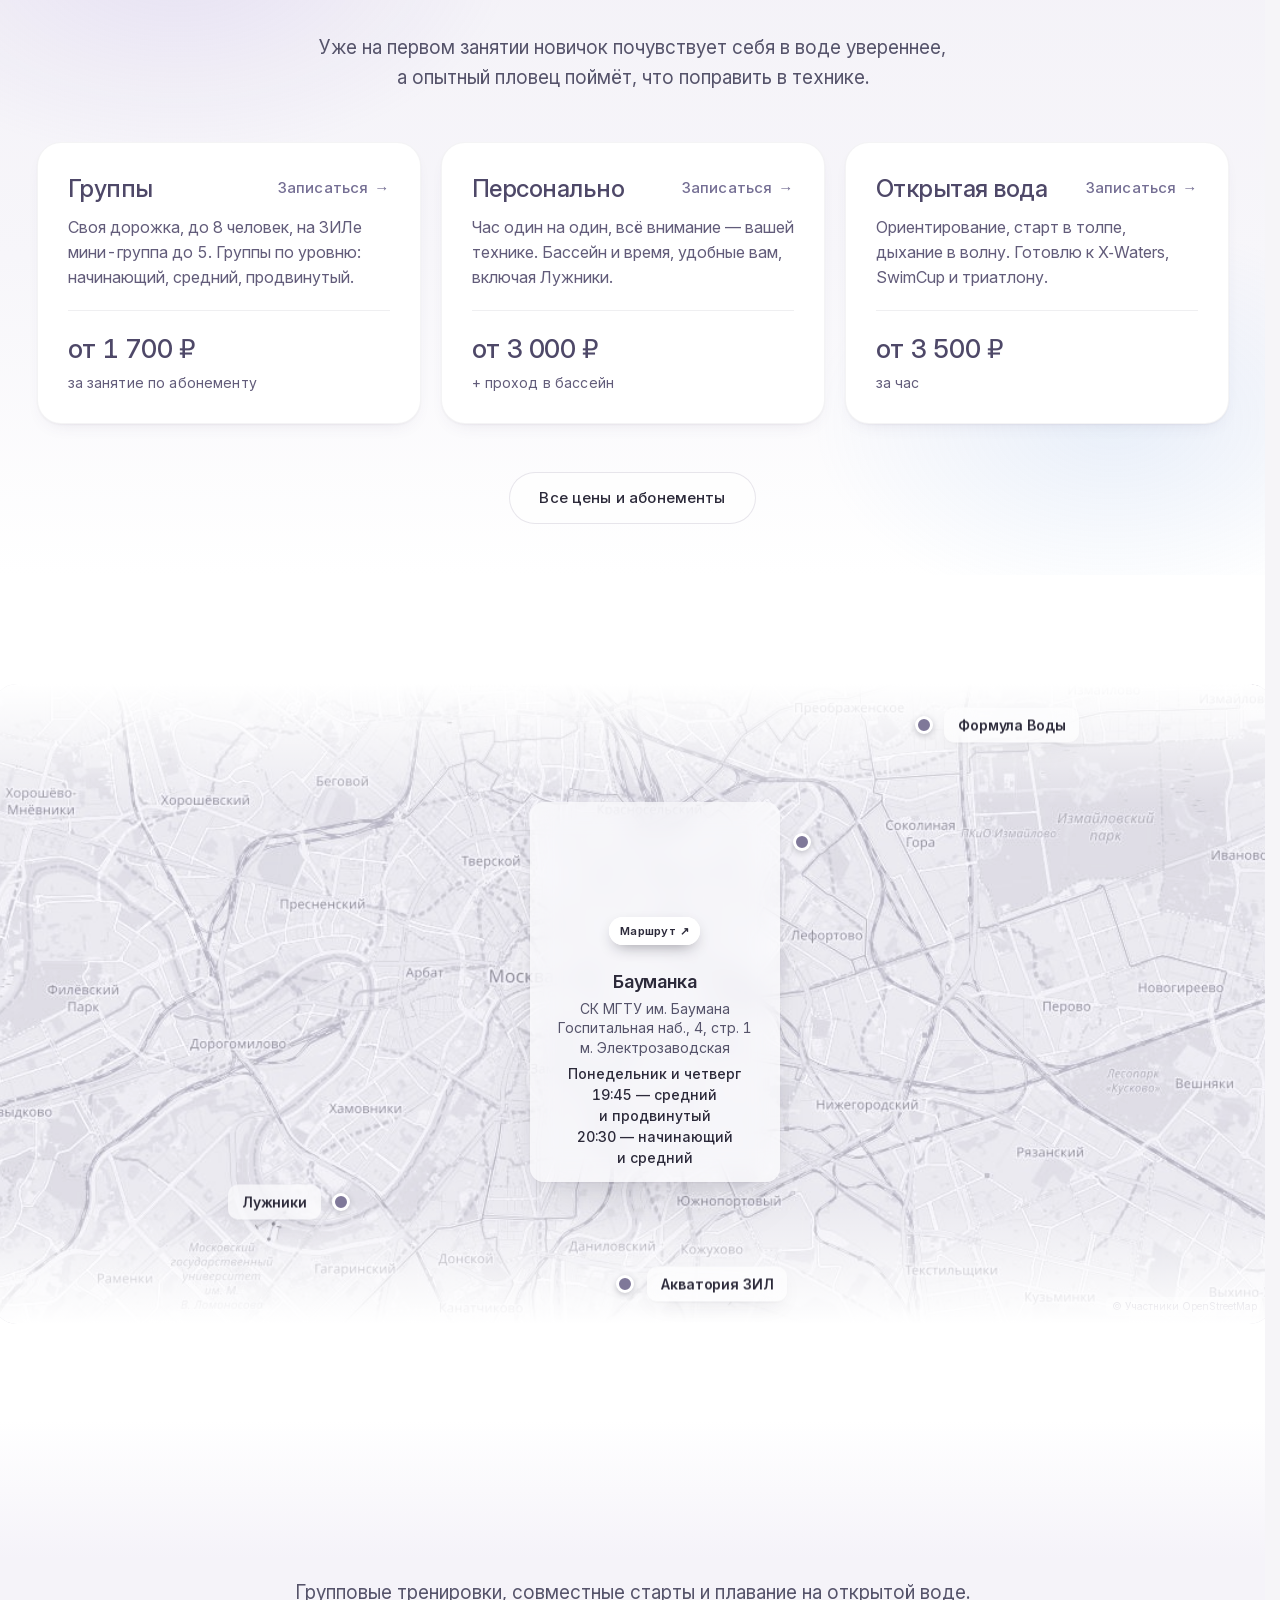
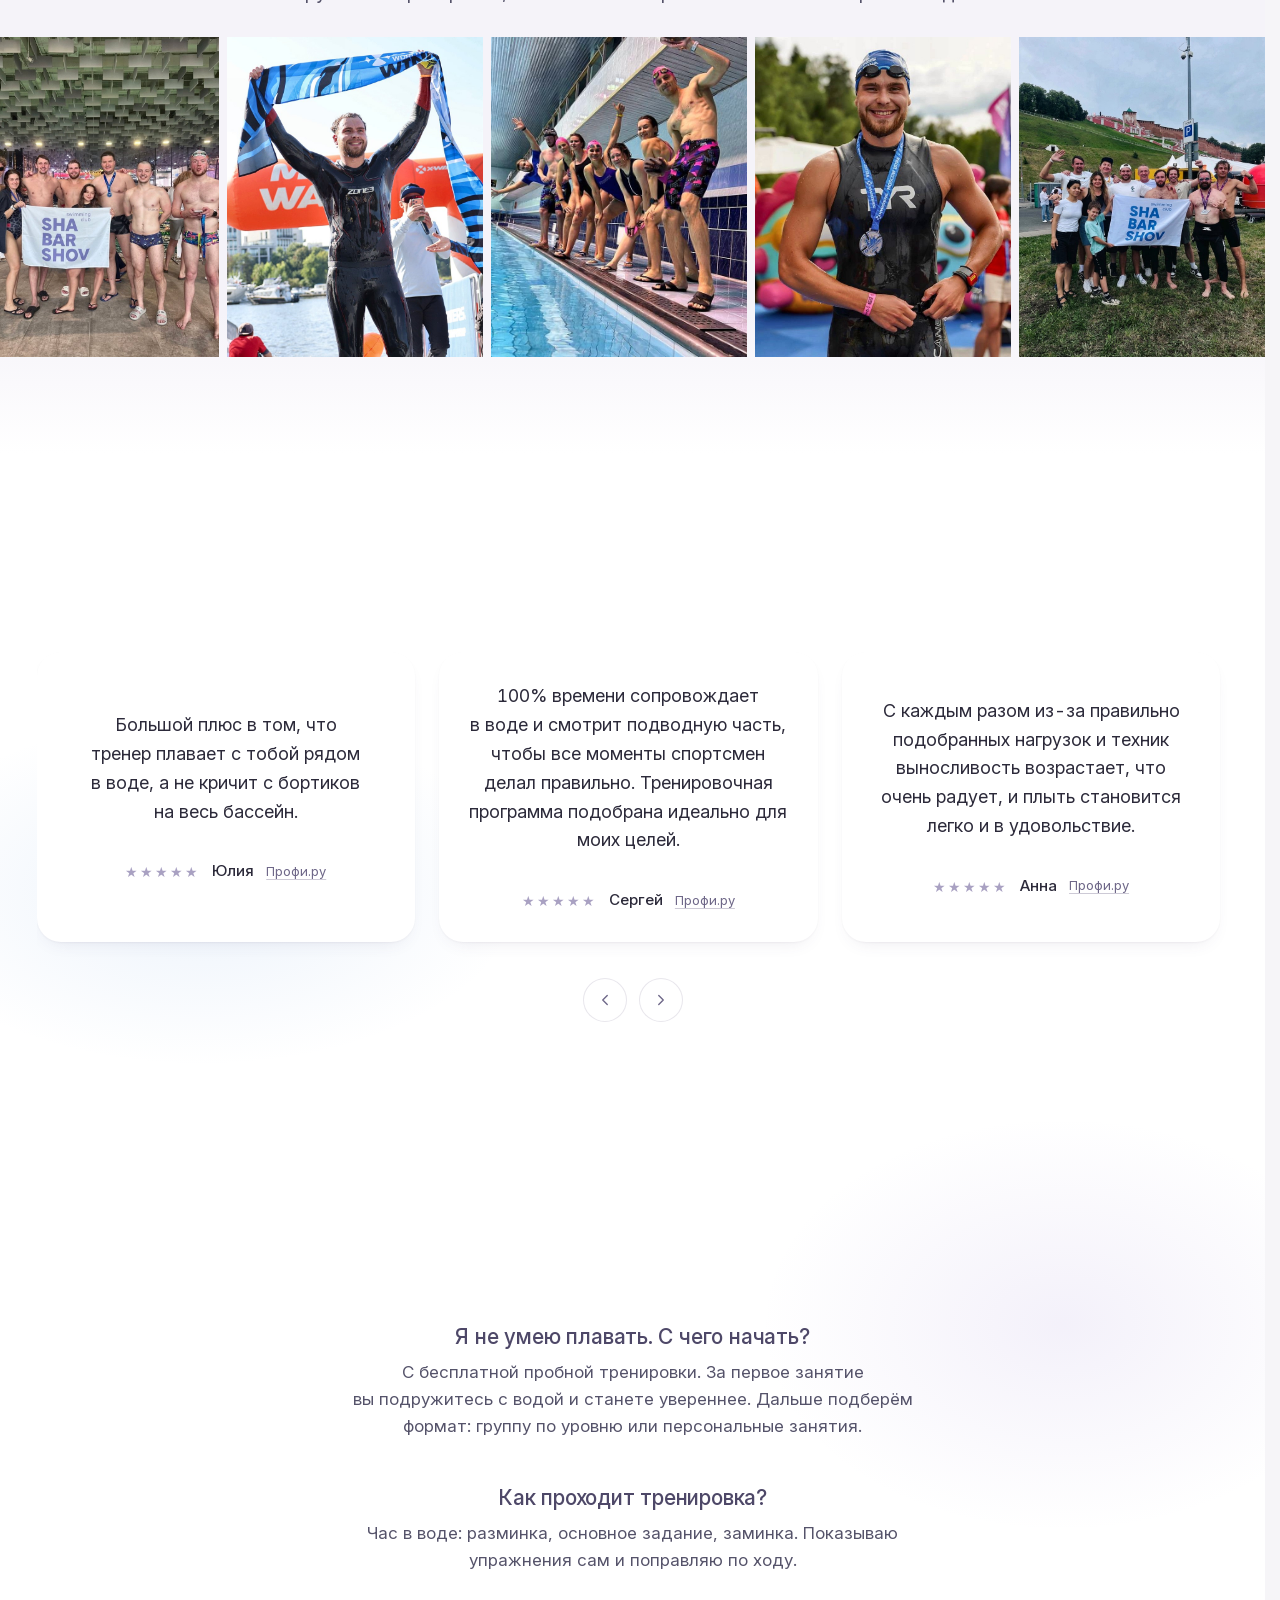
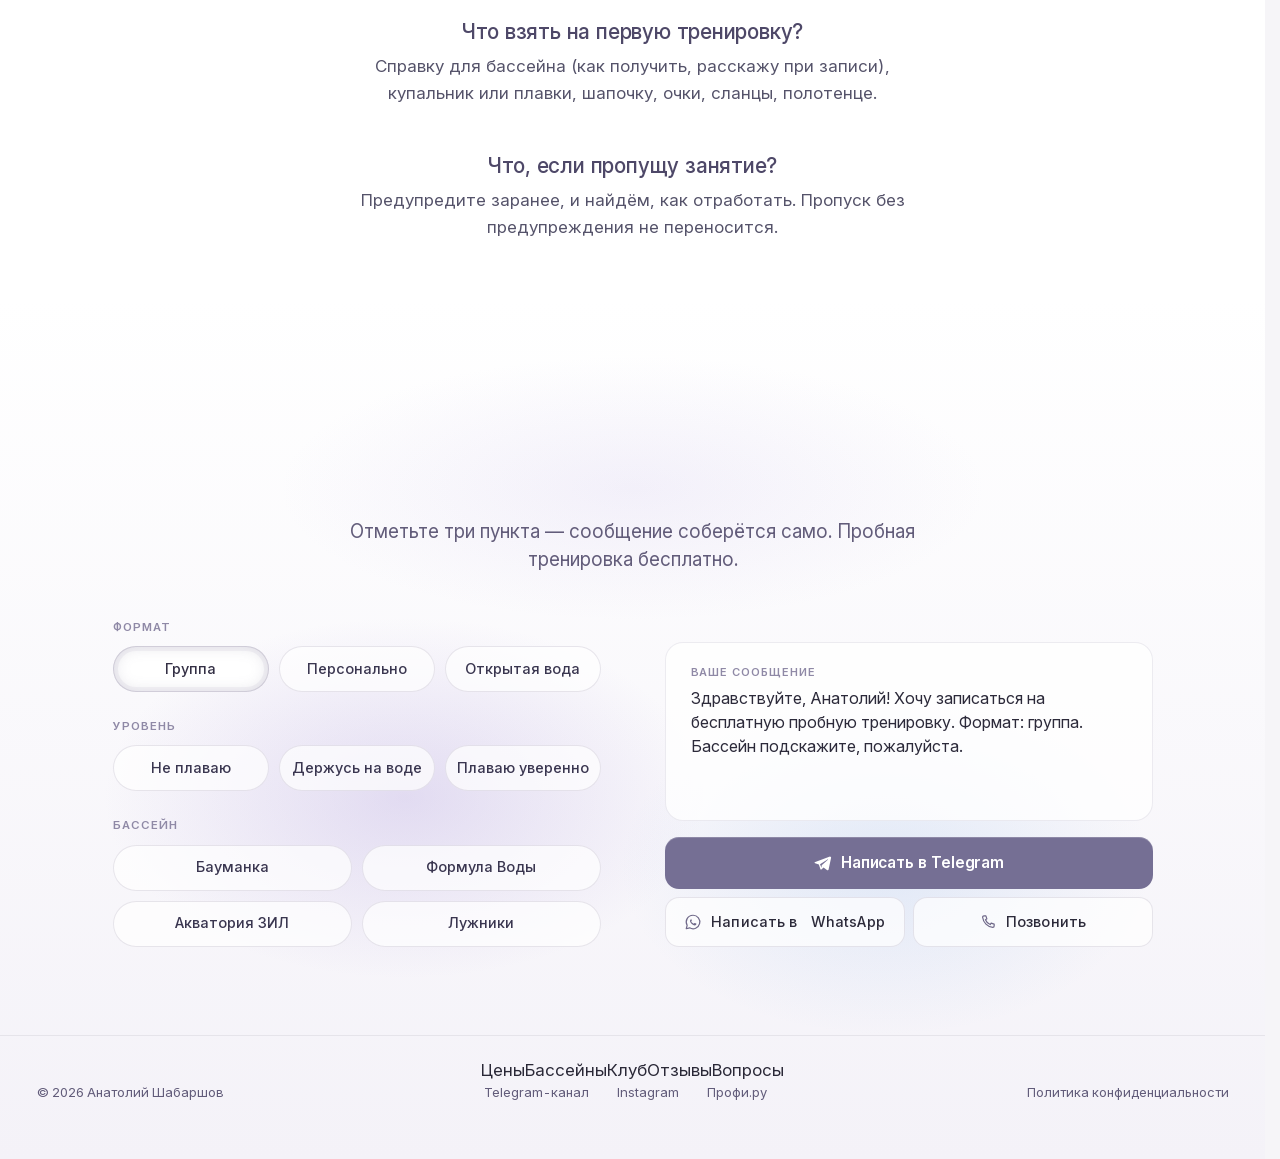
==== commit cdb65e03: "Новые кадры и меню разделов Co-Authored-By: Claude Opus 5 <noreply@anthropic.com>" ====
--- a/index.html
+++ b/index.html
@@ -20,7 +20,7 @@
   <meta name="twitter:card" content="summary_large_image">
   <link rel="preload" href="fonts/inter-cyrillic.woff2" as="font" type="font/woff2" crossorigin>
     <script>document.documentElement.classList.add('js')</script>
-  <link rel="stylesheet" href="css/style.css?v=1789643751">
+  <link rel="stylesheet" href="css/style.css?v=1789890407">
   <script type="application/ld+json">{"@context": "https://schema.org", "@graph": [{"@type": "Person", "@id": "https://akifevav0-droid.github.io/shabarshov/#person", "name": "Анатолий Шабаршов", "jobTitle": "Тренер по плаванию", "description": "Мастер спорта по плаванию, тренер для взрослых. Групповые и персональные тренировки в Москве, подготовка к открытой воде и триатлону.", "url": "https://akifevav0-droid.github.io/shabarshov/", "image": "https://akifevav0-droid.github.io/shabarshov/img/anatoliy_hero.jpg", "sameAs": ["https://profi.ru/profile/ShabarshovAS/", "https://www.instagram.com/shabarshov_/", "https://t.me/shabarshov", "https://t.me/shabarshov_club"], "address": {"@type": "PostalAddress", "addressLocality": "Москва", "addressCountry": "RU"}, "alumniOf": ["Училище олимпийского резерва", "РГУФК (РГУФКСМиТ)"], "award": ["Мастер спорта по плаванию", "Всемирные игры Masters, Абу-Даби 2026: 2-е место"]}, {"@type": "SportsOrganization", "@id": "https://akifevav0-droid.github.io/shabarshov/#club", "name": "SHABARSHOV swimming club", "url": "https://akifevav0-droid.github.io/shabarshov/", "founder": {"@id": "https://akifevav0-droid.github.io/shabarshov/#person"}, "areaServed": "Москва", "sport": "Плавание", "makesOffer": [{"@type": "Offer", "price": "0", "priceCurrency": "RUB", "itemOffered": {"@type": "Service", "name": "Пробная тренировка по плаванию"}}, {"@type": "Offer", "price": "13600", "priceCurrency": "RUB", "itemOffered": {"@type": "Service", "name": "Абонемент на 8 групповых тренировок"}}, {"@type": "Offer", "price": "7500", "priceCurrency": "RUB", "itemOffered": {"@type": "Service", "name": "Абонемент на 4 групповые тренировки"}}, {"@type": "Offer", "price": "2000", "priceCurrency": "RUB", "itemOffered": {"@type": "Service", "name": "Разовая групповая тренировка"}}, {"@type": "Offer", "price": "3000", "priceCurrency": "RUB", "description": "от 3 000 ₽ + проход в бассейн", "itemOffered": {"@type": "Service", "name": "Персональная тренировка по плаванию"}}, {"@type": "Offer", "price": "3500", "priceCurrency": "RUB", "description": "за час", "itemOffered": {"@type": "Service", "name": "Тренировка на открытой воде"}}]}, {"@type": "SportsActivityLocation", "@id": "https://akifevav0-droid.github.io/shabarshov/#pool1", "name": "Бассейн СК МГТУ им. Баумана", "sport": "Плавание", "parentOrganization": {"@id": "https://akifevav0-droid.github.io/shabarshov/#club"}, "address": {"@type": "PostalAddress", "streetAddress": "Госпитальная наб., 4, стр. 1", "addressLocality": "Москва", "addressCountry": "RU"}, "openingHoursSpecification": [{"@type": "OpeningHoursSpecification", "dayOfWeek": ["Monday", "Thursday"], "opens": "19:45"}, {"@type": "OpeningHoursSpecification", "dayOfWeek": ["Monday", "Thursday"], "opens": "20:30"}], "description": "Группы: 19:45 средний и продвинутый уровень, 20:30 начинающий и средний, м. Электрозаводская"}, {"@type": "SportsActivityLocation", "@id": "https://akifevav0-droid.github.io/shabarshov/#pool2", "name": "Формула Воды", "sport": "Плавание", "parentOrganization": {"@id": "https://akifevav0-droid.github.io/shabarshov/#club"}, "address": {"@type": "PostalAddress", "streetAddress": "Мироновская ул., 27, стр. 2", "addressLocality": "Москва", "addressCountry": "RU"}, "openingHoursSpecification": [{"@type": "OpeningHoursSpecification", "dayOfWeek": ["Tuesday", "Friday"], "opens": "20:45"}], "description": "Группа начинающего и среднего уровня, м. Семёновская"}, {"@type": "SportsActivityLocation", "@id": "https://akifevav0-droid.github.io/shabarshov/#pool3", "name": "Акватория ЗИЛ", "sport": "Плавание", "parentOrganization": {"@id": "https://akifevav0-droid.github.io/shabarshov/#club"}, "address": {"@type": "PostalAddress", "streetAddress": "Автозаводская ул., 23А к4", "addressLocality": "Москва", "addressCountry": "RU"}, "openingHoursSpecification": [{"@type": "OpeningHoursSpecification", "dayOfWeek": ["Wednesday", "Friday"], "opens": "07:45"}], "description": "Мини-группа до 5 человек"}, {"@type": "SportsActivityLocation", "@id": "https://akifevav0-droid.github.io/shabarshov/#pool4", "name": "Лужники", "sport": "Плавание", "parentOrganization": {"@id": "https://akifevav0-droid.github.io/shabarshov/#club"}, "address": {"@type": "PostalAddress", "addressLocality": "Москва", "addressCountry": "RU"}, "description": "Персональные тренировки по договорённости, м. Спортивная"}, {"@type": "FAQPage", "mainEntity": [{"@type": "Question", "name": "Я не умею плавать. С чего начать?", "acceptedAnswer": {"@type": "Answer", "text": "С бесплатной пробной тренировки. За первое занятие вы подружитесь с водой и станете увереннее. Дальше подберём формат: группу по уровню или персональные занятия."}}, {"@type": "Question", "name": "Что взять на первую тренировку?", "acceptedAnswer": {"@type": "Answer", "text": "Справку для бассейна (как получить, расскажу при записи), купальник или плавки, шапочку, очки, сланцы, полотенце."}}, {"@type": "Question", "name": "Как проходит тренировка?", "acceptedAnswer": {"@type": "Answer", "text": "Час в воде: разминка, основное задание, заминка. Показываю упражнения сам и поправляю по ходу."}}, {"@type": "Question", "name": "Что, если пропущу занятие?", "acceptedAnswer": {"@type": "Answer", "text": "Предупредите заранее, и найдём, как отработать. Пропуск без предупреждения не переносится."}}]}]}</script>
 </head>
 <body>
@@ -31,7 +31,7 @@
   <div class="wrap nav__in">
     <a class="nav__brand" href="#top" aria-label="SHABARSHOV swimming club — наверх"><span class="logo logo--nav"></span><span class="nav__city">Москва</span></a>
     <nav class="nav__links" aria-label="Разделы">
-      <a href="#trener">Обо мне</a><a href="#formaty">Цены</a><a href="#gde">Бассейны</a><a href="#otzyvy">Отзывы</a>
+      <a href="#formaty">Цены</a><a href="#gde">Бассейны</a><a href="#club"><span class="nav-l">Шабаршов Свимминг Клуб</span><span class="nav-s">Клуб</span></a><a href="#otzyvy">Отзывы</a><a href="#faq">Вопросы</a>
     </nav>
     <a class="nav__cta js-book" href="#zapis" data-msg="Здравствуйте, Анатолий! Хочу записаться на бесплатную пробную тренировку.">Связаться</a>
   </div>
@@ -43,7 +43,7 @@
   <section class="anchor trener-top" id="trener">
     <div>
       <div class="portret">
-        <div class="portret__photo slides"><img class="slide is-on" src="img/wide_goggles.jpg?v=20260917" width="1600" height="1000" alt="Анатолий Шабаршов в воде у бортика бассейна" loading="lazy" decoding="async"><img class="slide" src="img/wide_doha.jpg?v=20260917b" width="1600" height="1000" alt="Анатолий Шабаршов у открытого бассейна на закате, Доха" aria-hidden="true" loading="lazy" decoding="async"><img class="slide" src="img/wide_dive.jpg?v=20260917c" width="1600" height="1000" alt="Анатолий Шабаршов в прыжке со стартовой тумбы" aria-hidden="true" loading="lazy" decoding="async"><img class="slide" src="img/wide_pool.jpg?v=20260917" width="1600" height="1000" alt="Анатолий Шабаршов в воде у дорожки бассейна" aria-hidden="true" loading="lazy" decoding="async"><img class="slide" src="img/wide_finish.jpg?v=20260917" width="1600" height="1000" alt="Анатолий Шабаршов на финише заплыва на открытой воде" aria-hidden="true" loading="lazy" decoding="async"><img class="slide" src="img/wide_underwater.jpg" width="1920" height="1200" alt="Анатолий Шабаршов плывёт кролем, съёмка под водой" aria-hidden="true" loading="lazy" decoding="async"></div>
+        <div class="portret__photo slides"><img class="slide is-on" src="img/hero/wide_goggles-1600.jpg" srcset="img/hero/wide_goggles-1600.jpg 1600w, img/hero/wide_goggles-2880.jpg 2880w" sizes="(max-width: 734px) 270vw, 100vw" width="1600" height="1000" alt="Анатолий Шабаршов в воде у бортика бассейна" loading="lazy" decoding="async"><img class="slide" src="img/hero/wide_doha-1600.jpg" srcset="img/hero/wide_doha-1600.jpg 1600w, img/hero/wide_doha-2880.jpg 2880w" sizes="(max-width: 734px) 270vw, 100vw" width="1600" height="1000" alt="Анатолий Шабаршов у открытого бассейна на закате, Доха" aria-hidden="true" loading="lazy" decoding="async"><img class="slide" src="img/hero/wide_dive-1600.jpg" srcset="img/hero/wide_dive-1600.jpg 1600w, img/hero/wide_dive-2880.jpg 2880w" sizes="(max-width: 734px) 270vw, 100vw" width="1600" height="1000" alt="Анатолий Шабаршов в прыжке со стартовой тумбы" aria-hidden="true" loading="lazy" decoding="async"><img class="slide" src="img/hero/wide_pool-1600.jpg" srcset="img/hero/wide_pool-1600.jpg 1600w, img/hero/wide_pool-2880.jpg 2880w" sizes="(max-width: 734px) 270vw, 100vw" width="1600" height="1000" alt="Анатолий Шабаршов в воде у дорожки бассейна" aria-hidden="true" loading="lazy" decoding="async"><img class="slide" src="img/hero/wide_finish-1600.jpg" srcset="img/hero/wide_finish-1600.jpg 1600w, img/hero/wide_finish-2880.jpg 2880w" sizes="(max-width: 734px) 270vw, 100vw" width="1600" height="1000" alt="Анатолий Шабаршов на финише заплыва на открытой воде" aria-hidden="true" loading="lazy" decoding="async"><img class="slide" src="img/hero/wide_underwater-1600.jpg" srcset="img/hero/wide_underwater-1600.jpg 1600w, img/hero/wide_underwater-2880.jpg 2880w" sizes="(max-width: 734px) 270vw, 100vw" width="1600" height="1000" alt="Анатолий Шабаршов плывёт кролем, съёмка под водой" aria-hidden="true" loading="lazy" decoding="async"></div>
       <div class="portret__card">
         <div class="caps" aria-live="polite">
           <div class="cap is-on"><h2>В воде рядом с&nbsp;вами,<br>а&nbsp;не&nbsp;на&nbsp;бортике</h2><p>Смотрю на&nbsp;технику под водой.</p></div>
@@ -113,7 +113,7 @@
   </section>
 
   <!-- 5. Отзыв -->
-  <section class="band club band--soft" aria-labelledby="club-h">
+  <section class="band club band--soft anchor" id="club" aria-labelledby="club-h">
     <div class="wrap center">
       <h2 class="rv" id="club-h">SHABARSHOV swimming club</h2>
       <p class="lead rv">Групповые тренировки, совместные старты и&nbsp;плавание на&nbsp;открытой воде.</p>
@@ -178,6 +178,7 @@
         </div>
       </form>
       <footer class="foot">
+        <nav class="foot__secs" aria-label="Разделы сайта"><a href="#formaty">Цены</a><a href="#gde">Бассейны</a><a href="#club">Клуб</a><a href="#otzyvy">Отзывы</a><a href="#faq">Вопросы</a></nav>
         <div class="foot__row">
           <span class="foot__copy">© <span id="year">2026</span> Анатолий Шабаршов</span>
           <nav class="foot__nav" aria-label="Соцсети"><a href="https://t.me/shabarshov_club" target="_blank" rel="noopener">Telegram-канал</a><a href="https://www.instagram.com/shabarshov_/" target="_blank" rel="noopener">Instagram</a><a href="https://profi.ru/profile/ShabarshovAS/" target="_blank" rel="noopener">Профи.ру</a></nav>
@@ -232,6 +233,6 @@
   </div>
 </div>
 
-<script src="js/main.js?v=1789643223" defer></script>
+<script src="js/main.js?v=1789890407" defer></script>
 </body>
 </html>
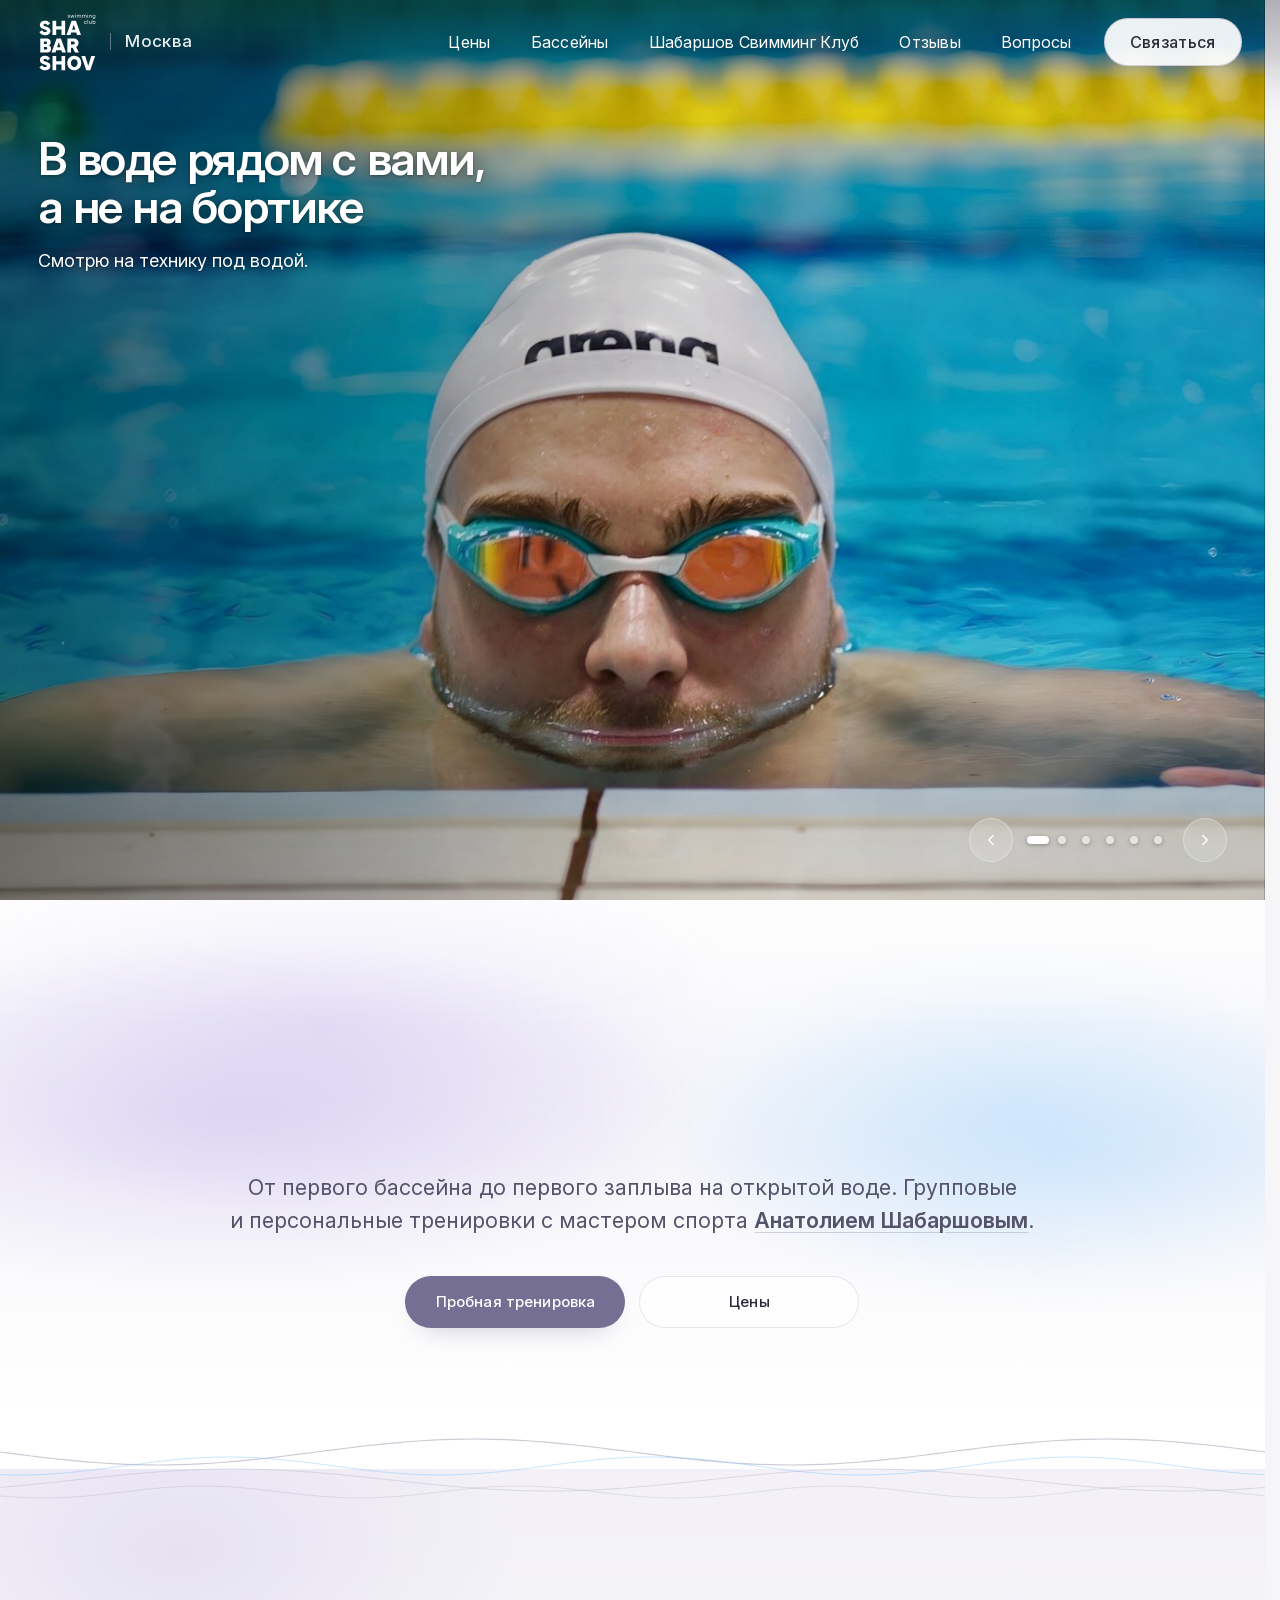
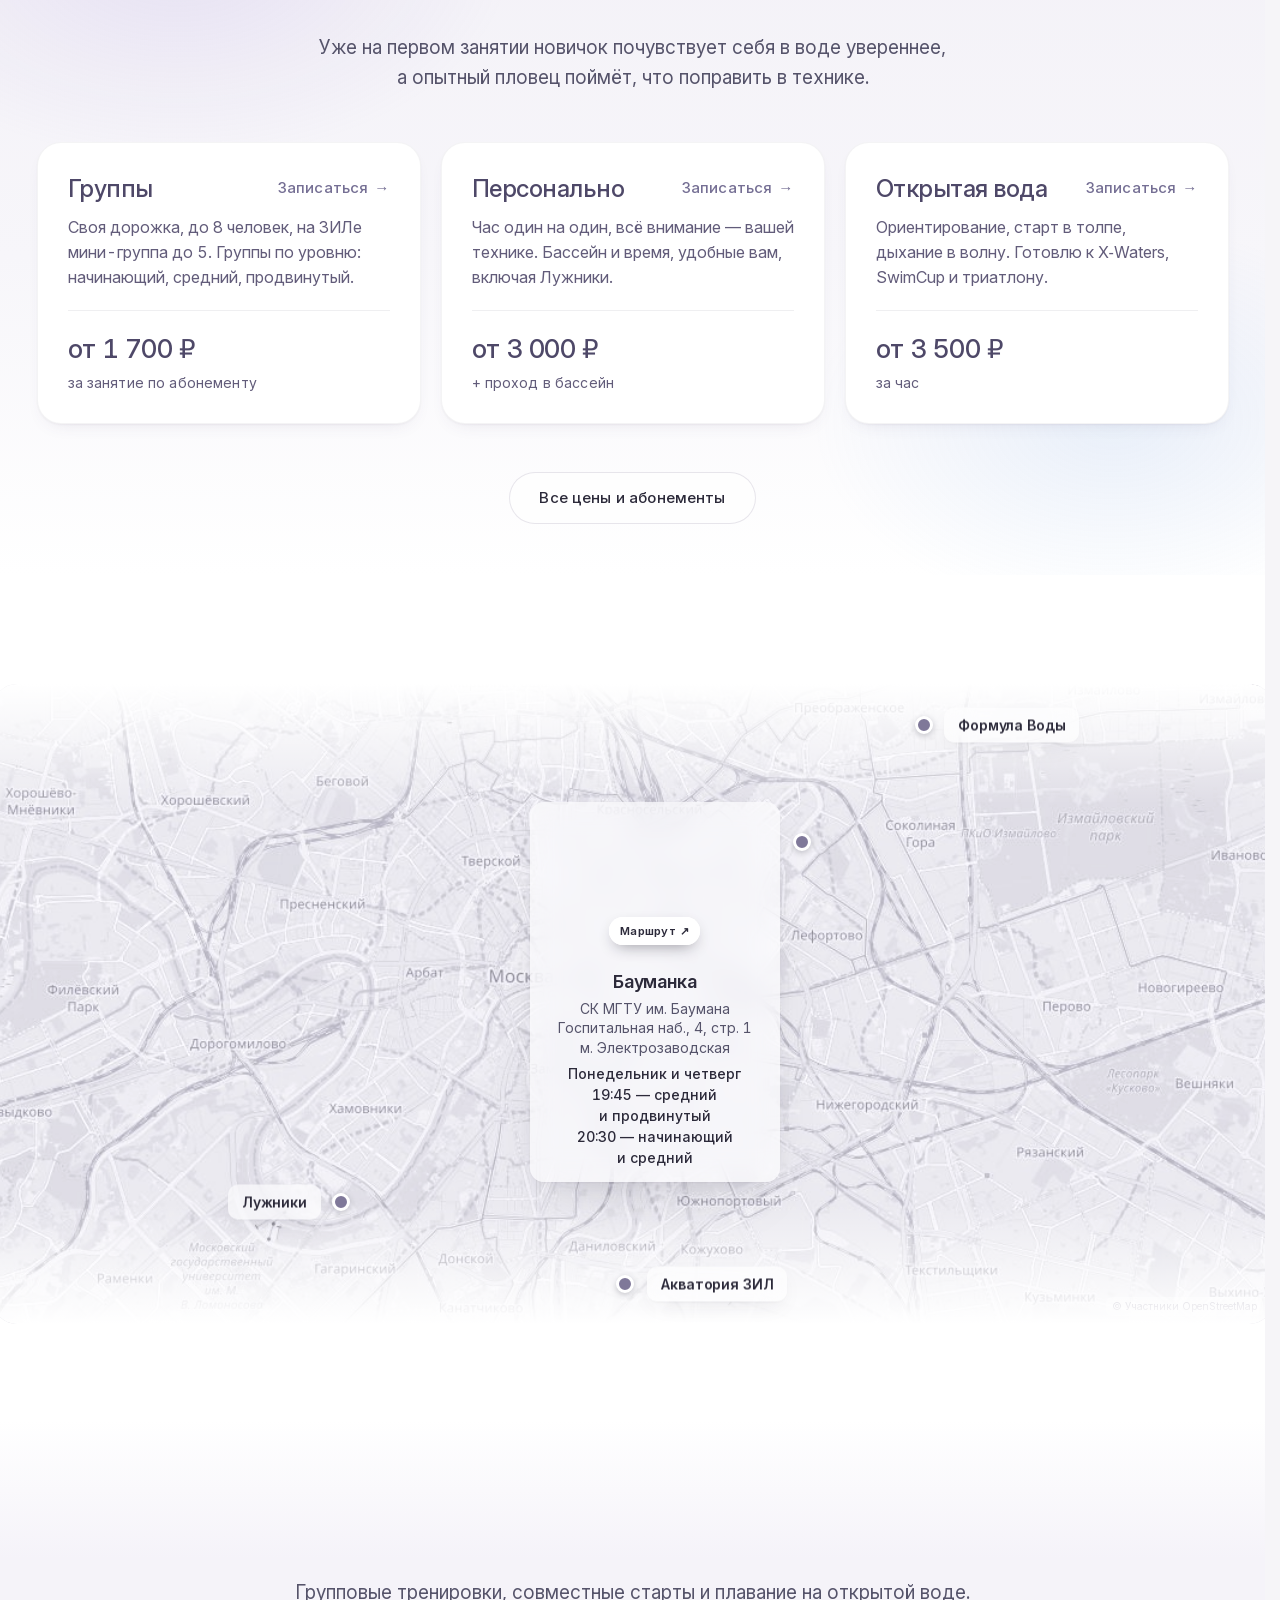
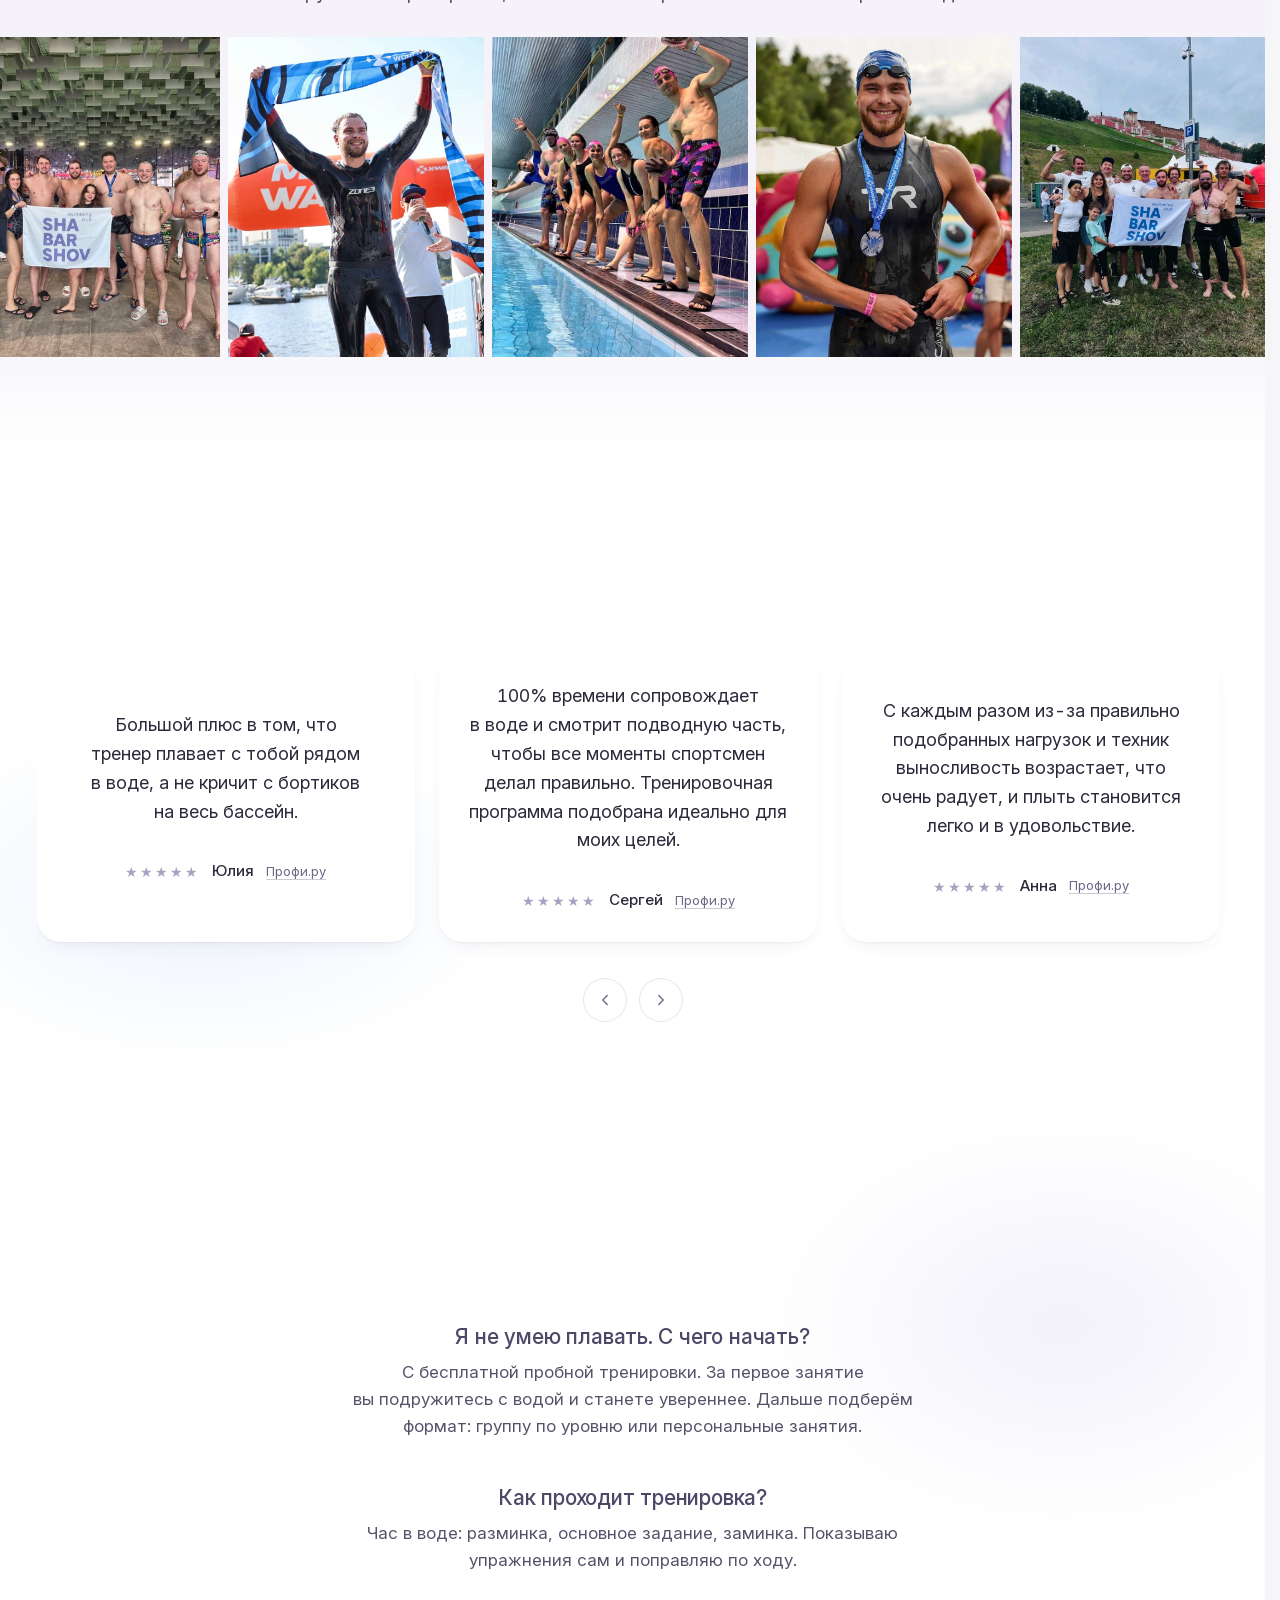
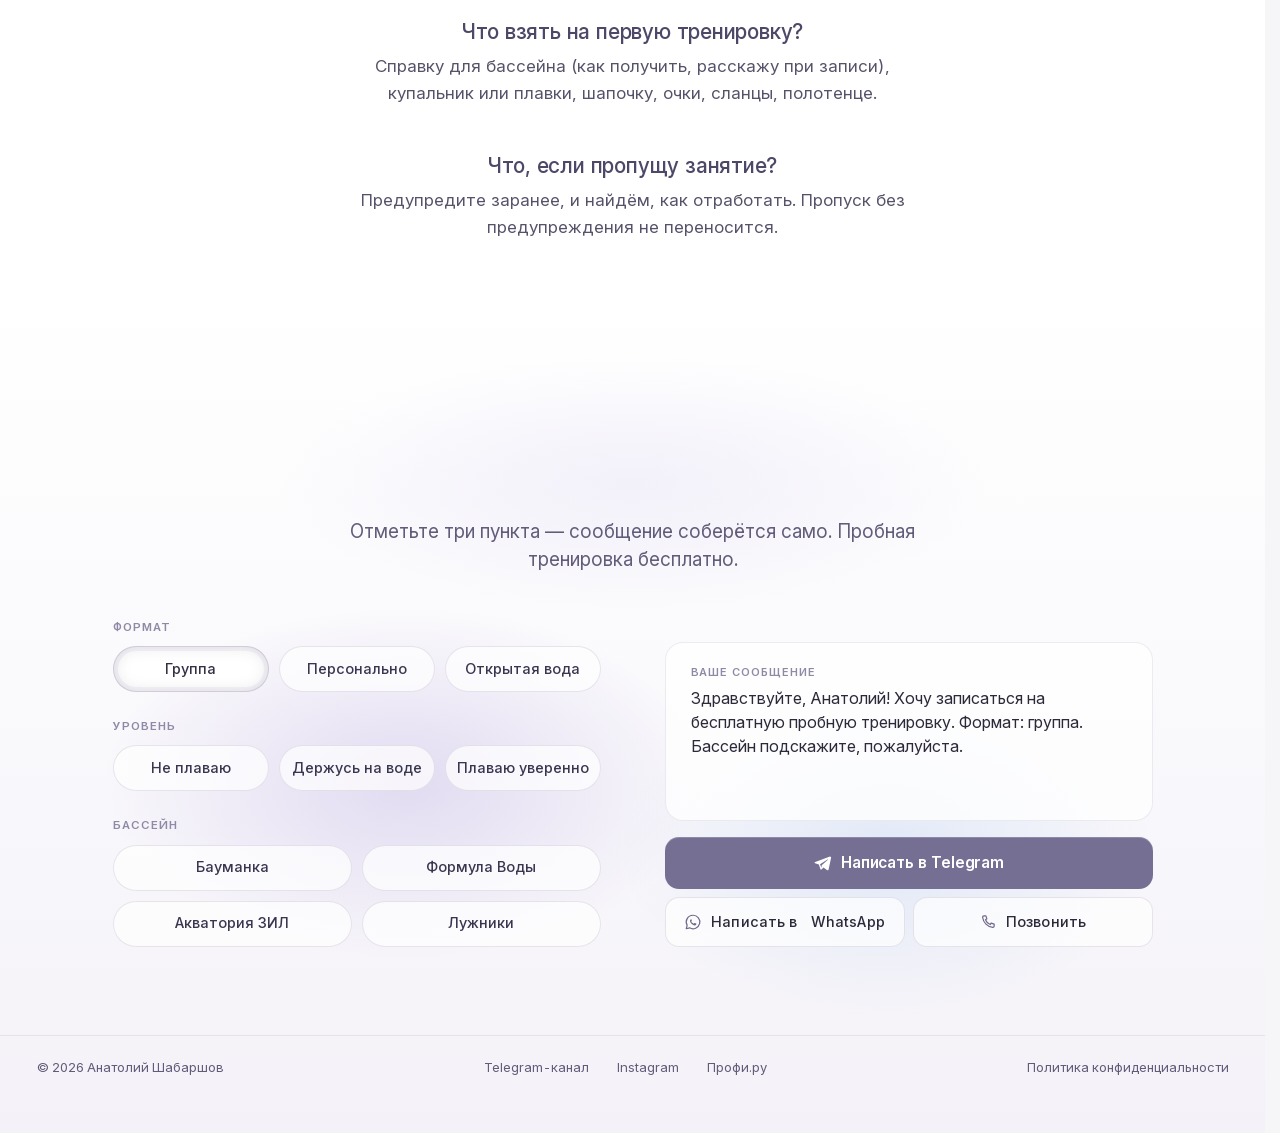
==== commit 1a787fad: "Кадры первого экрана 2880px и нейтральные затемнения; меню: клуб и вопросы вместо «Обо мне», переход" ====
--- a/index.html
+++ b/index.html
@@ -20,7 +20,7 @@
   <meta name="twitter:card" content="summary_large_image">
   <link rel="preload" href="fonts/inter-cyrillic.woff2" as="font" type="font/woff2" crossorigin>
     <script>document.documentElement.classList.add('js')</script>
-  <link rel="stylesheet" href="css/style.css?v=1789890407">
+  <link rel="stylesheet" href="css/style.css?v=1789890361">
   <script type="application/ld+json">{"@context": "https://schema.org", "@graph": [{"@type": "Person", "@id": "https://akifevav0-droid.github.io/shabarshov/#person", "name": "Анатолий Шабаршов", "jobTitle": "Тренер по плаванию", "description": "Мастер спорта по плаванию, тренер для взрослых. Групповые и персональные тренировки в Москве, подготовка к открытой воде и триатлону.", "url": "https://akifevav0-droid.github.io/shabarshov/", "image": "https://akifevav0-droid.github.io/shabarshov/img/anatoliy_hero.jpg", "sameAs": ["https://profi.ru/profile/ShabarshovAS/", "https://www.instagram.com/shabarshov_/", "https://t.me/shabarshov", "https://t.me/shabarshov_club"], "address": {"@type": "PostalAddress", "addressLocality": "Москва", "addressCountry": "RU"}, "alumniOf": ["Училище олимпийского резерва", "РГУФК (РГУФКСМиТ)"], "award": ["Мастер спорта по плаванию", "Всемирные игры Masters, Абу-Даби 2026: 2-е место"]}, {"@type": "SportsOrganization", "@id": "https://akifevav0-droid.github.io/shabarshov/#club", "name": "SHABARSHOV swimming club", "url": "https://akifevav0-droid.github.io/shabarshov/", "founder": {"@id": "https://akifevav0-droid.github.io/shabarshov/#person"}, "areaServed": "Москва", "sport": "Плавание", "makesOffer": [{"@type": "Offer", "price": "0", "priceCurrency": "RUB", "itemOffered": {"@type": "Service", "name": "Пробная тренировка по плаванию"}}, {"@type": "Offer", "price": "13600", "priceCurrency": "RUB", "itemOffered": {"@type": "Service", "name": "Абонемент на 8 групповых тренировок"}}, {"@type": "Offer", "price": "7500", "priceCurrency": "RUB", "itemOffered": {"@type": "Service", "name": "Абонемент на 4 групповые тренировки"}}, {"@type": "Offer", "price": "2000", "priceCurrency": "RUB", "itemOffered": {"@type": "Service", "name": "Разовая групповая тренировка"}}, {"@type": "Offer", "price": "3000", "priceCurrency": "RUB", "description": "от 3 000 ₽ + проход в бассейн", "itemOffered": {"@type": "Service", "name": "Персональная тренировка по плаванию"}}, {"@type": "Offer", "price": "3500", "priceCurrency": "RUB", "description": "за час", "itemOffered": {"@type": "Service", "name": "Тренировка на открытой воде"}}]}, {"@type": "SportsActivityLocation", "@id": "https://akifevav0-droid.github.io/shabarshov/#pool1", "name": "Бассейн СК МГТУ им. Баумана", "sport": "Плавание", "parentOrganization": {"@id": "https://akifevav0-droid.github.io/shabarshov/#club"}, "address": {"@type": "PostalAddress", "streetAddress": "Госпитальная наб., 4, стр. 1", "addressLocality": "Москва", "addressCountry": "RU"}, "openingHoursSpecification": [{"@type": "OpeningHoursSpecification", "dayOfWeek": ["Monday", "Thursday"], "opens": "19:45"}, {"@type": "OpeningHoursSpecification", "dayOfWeek": ["Monday", "Thursday"], "opens": "20:30"}], "description": "Группы: 19:45 средний и продвинутый уровень, 20:30 начинающий и средний, м. Электрозаводская"}, {"@type": "SportsActivityLocation", "@id": "https://akifevav0-droid.github.io/shabarshov/#pool2", "name": "Формула Воды", "sport": "Плавание", "parentOrganization": {"@id": "https://akifevav0-droid.github.io/shabarshov/#club"}, "address": {"@type": "PostalAddress", "streetAddress": "Мироновская ул., 27, стр. 2", "addressLocality": "Москва", "addressCountry": "RU"}, "openingHoursSpecification": [{"@type": "OpeningHoursSpecification", "dayOfWeek": ["Tuesday", "Friday"], "opens": "20:45"}], "description": "Группа начинающего и среднего уровня, м. Семёновская"}, {"@type": "SportsActivityLocation", "@id": "https://akifevav0-droid.github.io/shabarshov/#pool3", "name": "Акватория ЗИЛ", "sport": "Плавание", "parentOrganization": {"@id": "https://akifevav0-droid.github.io/shabarshov/#club"}, "address": {"@type": "PostalAddress", "streetAddress": "Автозаводская ул., 23А к4", "addressLocality": "Москва", "addressCountry": "RU"}, "openingHoursSpecification": [{"@type": "OpeningHoursSpecification", "dayOfWeek": ["Wednesday", "Friday"], "opens": "07:45"}], "description": "Мини-группа до 5 человек"}, {"@type": "SportsActivityLocation", "@id": "https://akifevav0-droid.github.io/shabarshov/#pool4", "name": "Лужники", "sport": "Плавание", "parentOrganization": {"@id": "https://akifevav0-droid.github.io/shabarshov/#club"}, "address": {"@type": "PostalAddress", "addressLocality": "Москва", "addressCountry": "RU"}, "description": "Персональные тренировки по договорённости, м. Спортивная"}, {"@type": "FAQPage", "mainEntity": [{"@type": "Question", "name": "Я не умею плавать. С чего начать?", "acceptedAnswer": {"@type": "Answer", "text": "С бесплатной пробной тренировки. За первое занятие вы подружитесь с водой и станете увереннее. Дальше подберём формат: группу по уровню или персональные занятия."}}, {"@type": "Question", "name": "Что взять на первую тренировку?", "acceptedAnswer": {"@type": "Answer", "text": "Справку для бассейна (как получить, расскажу при записи), купальник или плавки, шапочку, очки, сланцы, полотенце."}}, {"@type": "Question", "name": "Как проходит тренировка?", "acceptedAnswer": {"@type": "Answer", "text": "Час в воде: разминка, основное задание, заминка. Показываю упражнения сам и поправляю по ходу."}}, {"@type": "Question", "name": "Что, если пропущу занятие?", "acceptedAnswer": {"@type": "Answer", "text": "Предупредите заранее, и найдём, как отработать. Пропуск без предупреждения не переносится."}}]}]}</script>
 </head>
 <body>
@@ -233,6 +233,6 @@
   </div>
 </div>
 
-<script src="js/main.js?v=1789890407" defer></script>
+<script src="js/main.js?v=1789890200" defer></script>
 </body>
 </html>
--- a/css/style.css
+++ b/css/style.css
@@ -1764,3 +1764,23 @@
 }
 @media (min-width: 735px) { .trener-top .portret__photo .slide:nth-child(3) { object-position: 27% 48% !important; } }
 @media (max-width: 734px) { .trener-top .portret__photo .slide:nth-child(3) { object-position: 30% 50% !important; transform: none !important; } }
+
+/* Первый экран: нейтральные затемнения без фиолетово-коричневого налёта, только там, где текст */
+@media (min-width: 735px) {
+  .trener-top .portret::before { background: linear-gradient(90deg, rgba(0, 0, 0, .42) 0%, rgba(0, 0, 0, .2) 32%, rgba(0, 0, 0, 0) 55%) !important; }
+}
+@media (max-width: 734px) {
+  .trener-top .portret::before { background: linear-gradient(180deg, rgba(0, 0, 0, .38) 0%, rgba(0, 0, 0, .12) 55%, rgba(0, 0, 0, 0) 100%) !important; }
+  .trener-top .portret::after { background: linear-gradient(180deg, rgba(0, 0, 0, 0) 0%, rgba(0, 0, 0, .25) 40%, rgba(0, 0, 0, .62) 100%) !important; }
+}
+.trener-top .portret__photo::after, .trener-top .portret__photo::before { background: none !important; }
+.trener-top .portret { background: #0E0E12 !important; }
+/* Меню: на широком экране полное название клуба, на узком — короткое */
+.nav__links .nav-s { display: none; }
+@media (max-width: 1199px) { .nav__links .nav-l { display: none; } .nav__links .nav-s { display: inline; } }
+/* Подвал: переход в любой раздел с телефона */
+.foot__secs { display: none; }
+@media (max-width: 734px) {
+  #zapis .foot__secs { display: flex !important; flex-wrap: wrap; justify-content: center; gap: 8px; margin-bottom: 16px; }
+  #zapis .foot__secs a { display: inline-flex; align-items: center; height: 34px; padding: 0 13px; border-radius: 999px; background: rgba(110, 103, 136, .075); color: #3A3650 !important; font-size: 13px; font-weight: 500; }
+}
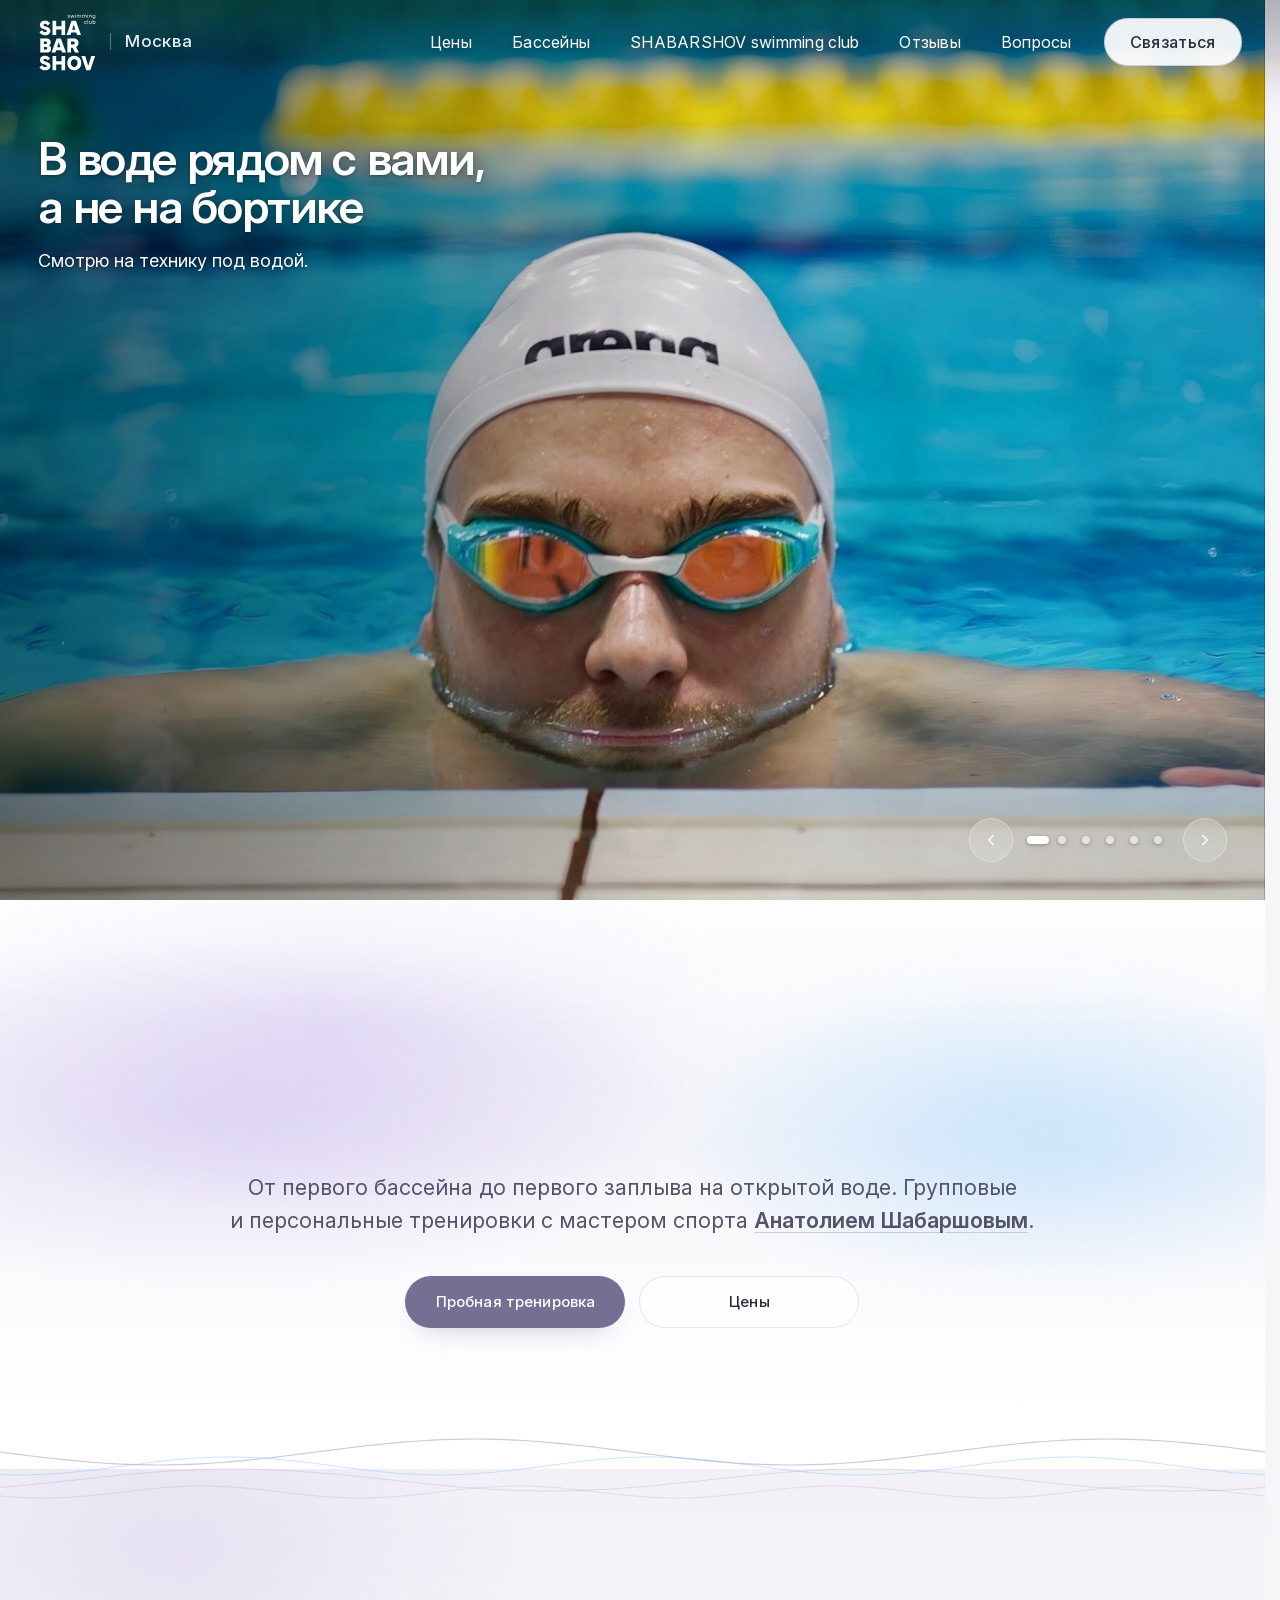
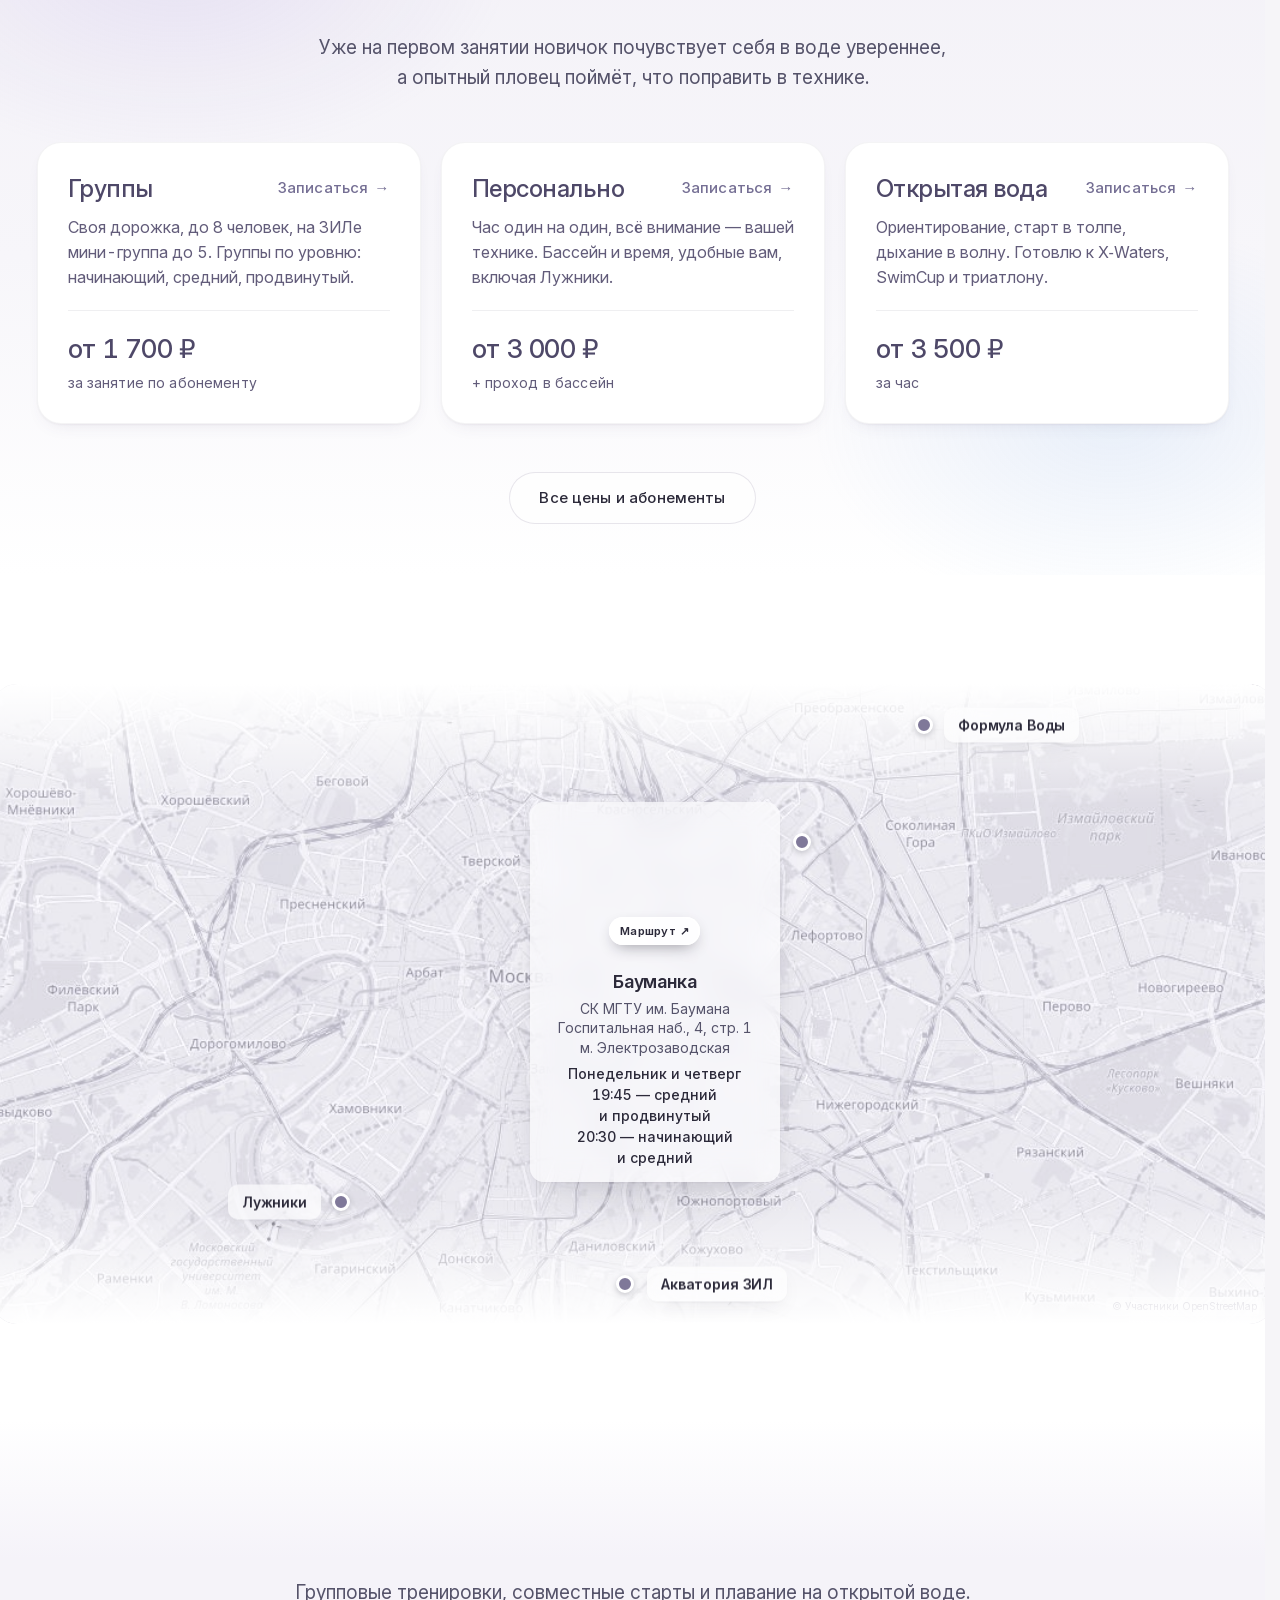
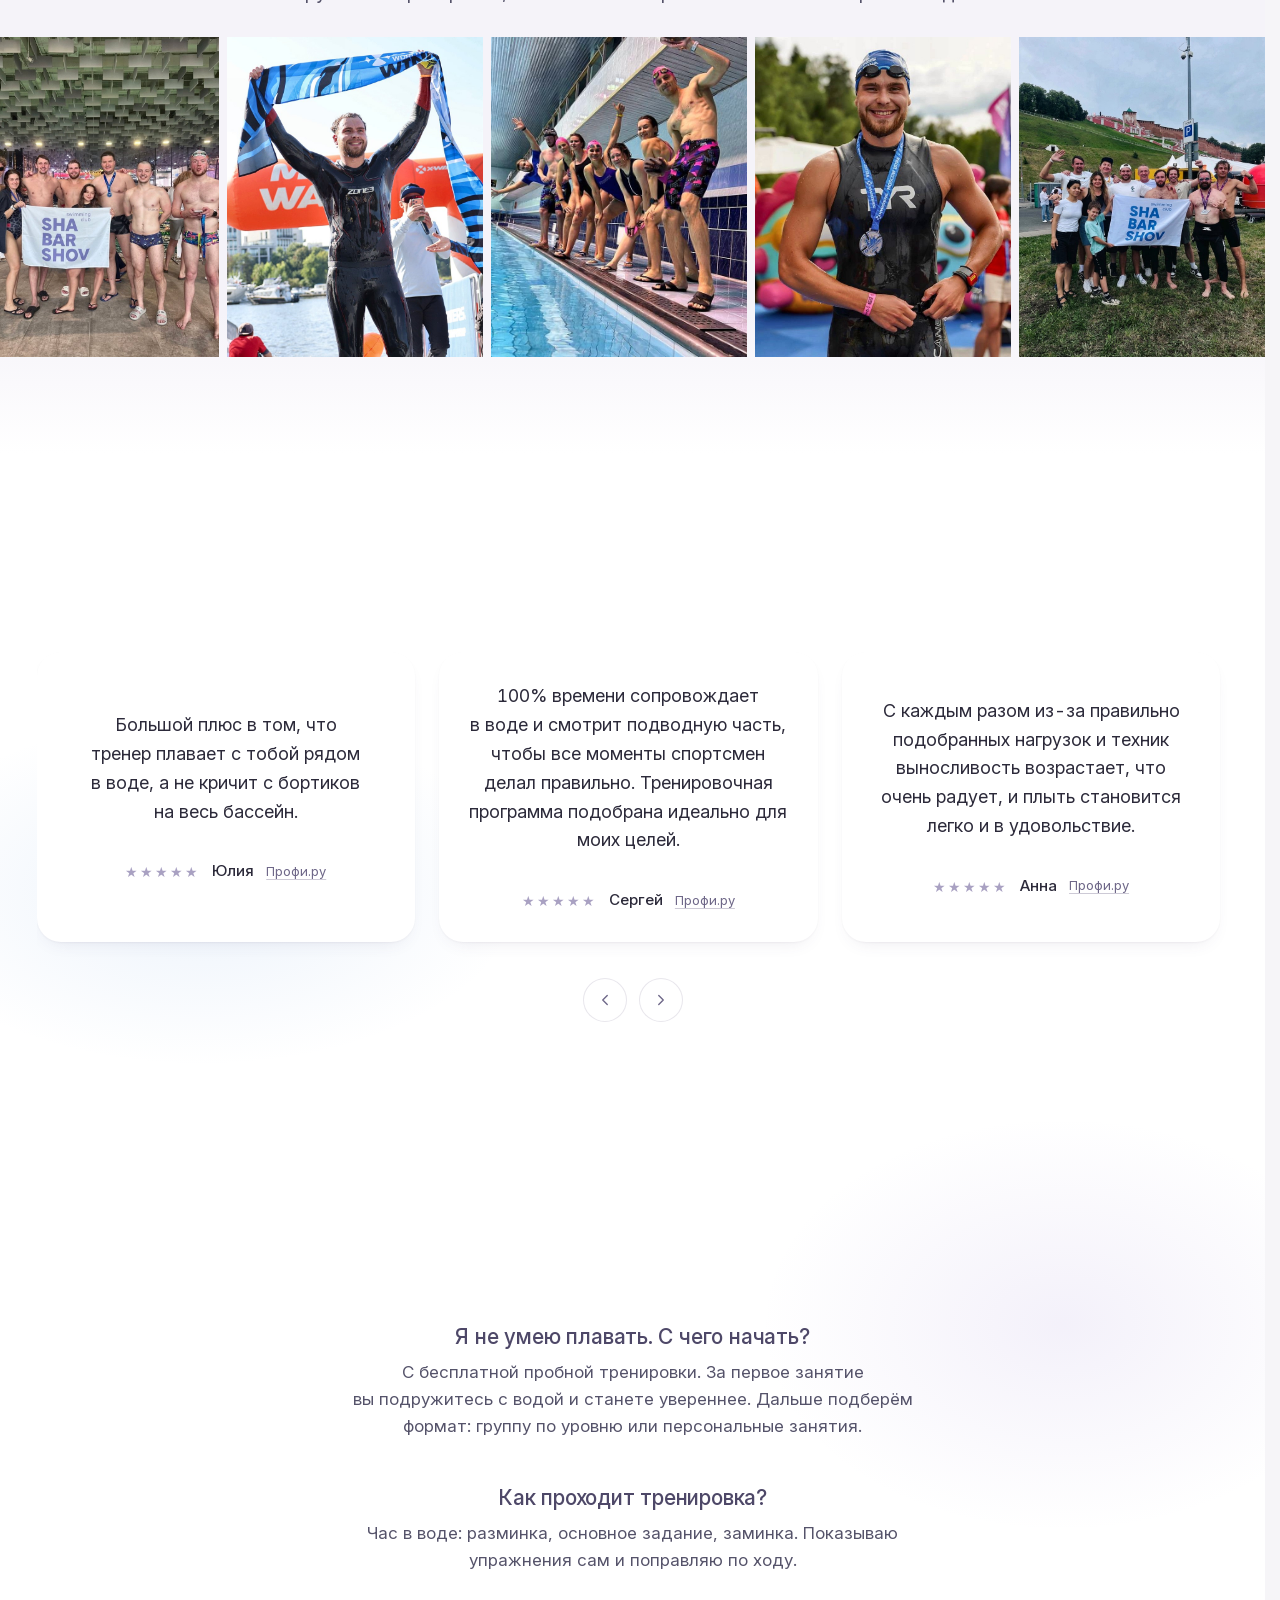
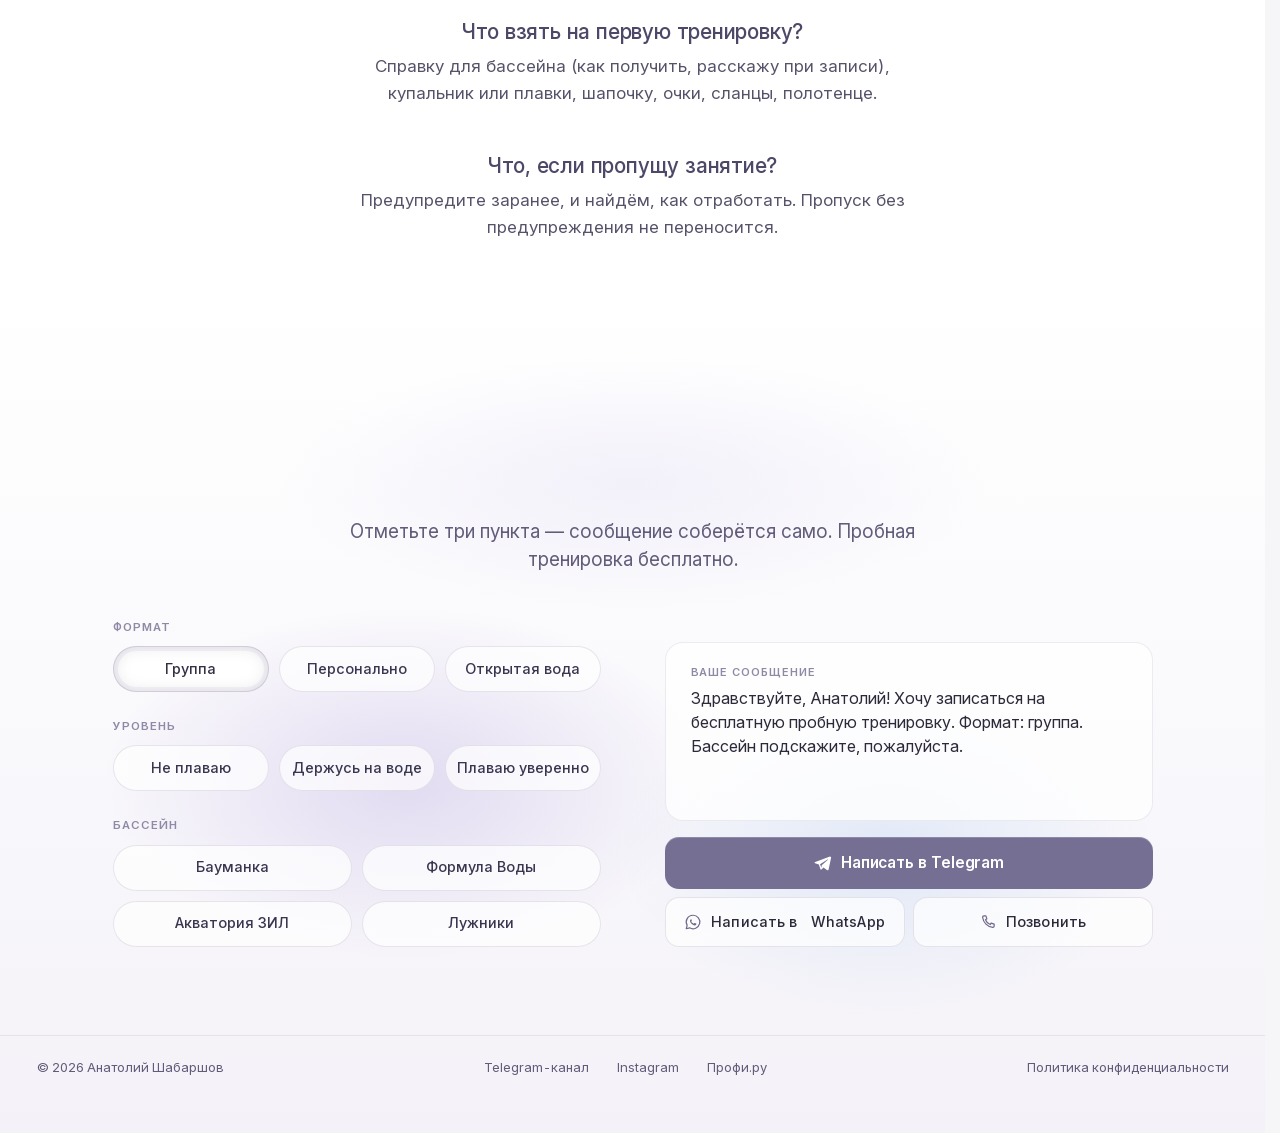
==== commit 53c0080b: "Название клуба в меню Co-Authored-By: Claude Opus 5 <noreply@anthropic.com>" ====
--- a/index.html
+++ b/index.html
@@ -20,7 +20,7 @@
   <meta name="twitter:card" content="summary_large_image">
   <link rel="preload" href="fonts/inter-cyrillic.woff2" as="font" type="font/woff2" crossorigin>
     <script>document.documentElement.classList.add('js')</script>
-  <link rel="stylesheet" href="css/style.css?v=1789890361">
+  <link rel="stylesheet" href="css/style.css?v=1789891242">
   <script type="application/ld+json">{"@context": "https://schema.org", "@graph": [{"@type": "Person", "@id": "https://akifevav0-droid.github.io/shabarshov/#person", "name": "Анатолий Шабаршов", "jobTitle": "Тренер по плаванию", "description": "Мастер спорта по плаванию, тренер для взрослых. Групповые и персональные тренировки в Москве, подготовка к открытой воде и триатлону.", "url": "https://akifevav0-droid.github.io/shabarshov/", "image": "https://akifevav0-droid.github.io/shabarshov/img/anatoliy_hero.jpg", "sameAs": ["https://profi.ru/profile/ShabarshovAS/", "https://www.instagram.com/shabarshov_/", "https://t.me/shabarshov", "https://t.me/shabarshov_club"], "address": {"@type": "PostalAddress", "addressLocality": "Москва", "addressCountry": "RU"}, "alumniOf": ["Училище олимпийского резерва", "РГУФК (РГУФКСМиТ)"], "award": ["Мастер спорта по плаванию", "Всемирные игры Masters, Абу-Даби 2026: 2-е место"]}, {"@type": "SportsOrganization", "@id": "https://akifevav0-droid.github.io/shabarshov/#club", "name": "SHABARSHOV swimming club", "url": "https://akifevav0-droid.github.io/shabarshov/", "founder": {"@id": "https://akifevav0-droid.github.io/shabarshov/#person"}, "areaServed": "Москва", "sport": "Плавание", "makesOffer": [{"@type": "Offer", "price": "0", "priceCurrency": "RUB", "itemOffered": {"@type": "Service", "name": "Пробная тренировка по плаванию"}}, {"@type": "Offer", "price": "13600", "priceCurrency": "RUB", "itemOffered": {"@type": "Service", "name": "Абонемент на 8 групповых тренировок"}}, {"@type": "Offer", "price": "7500", "priceCurrency": "RUB", "itemOffered": {"@type": "Service", "name": "Абонемент на 4 групповые тренировки"}}, {"@type": "Offer", "price": "2000", "priceCurrency": "RUB", "itemOffered": {"@type": "Service", "name": "Разовая групповая тренировка"}}, {"@type": "Offer", "price": "3000", "priceCurrency": "RUB", "description": "от 3 000 ₽ + проход в бассейн", "itemOffered": {"@type": "Service", "name": "Персональная тренировка по плаванию"}}, {"@type": "Offer", "price": "3500", "priceCurrency": "RUB", "description": "за час", "itemOffered": {"@type": "Service", "name": "Тренировка на открытой воде"}}]}, {"@type": "SportsActivityLocation", "@id": "https://akifevav0-droid.github.io/shabarshov/#pool1", "name": "Бассейн СК МГТУ им. Баумана", "sport": "Плавание", "parentOrganization": {"@id": "https://akifevav0-droid.github.io/shabarshov/#club"}, "address": {"@type": "PostalAddress", "streetAddress": "Госпитальная наб., 4, стр. 1", "addressLocality": "Москва", "addressCountry": "RU"}, "openingHoursSpecification": [{"@type": "OpeningHoursSpecification", "dayOfWeek": ["Monday", "Thursday"], "opens": "19:45"}, {"@type": "OpeningHoursSpecification", "dayOfWeek": ["Monday", "Thursday"], "opens": "20:30"}], "description": "Группы: 19:45 средний и продвинутый уровень, 20:30 начинающий и средний, м. Электрозаводская"}, {"@type": "SportsActivityLocation", "@id": "https://akifevav0-droid.github.io/shabarshov/#pool2", "name": "Формула Воды", "sport": "Плавание", "parentOrganization": {"@id": "https://akifevav0-droid.github.io/shabarshov/#club"}, "address": {"@type": "PostalAddress", "streetAddress": "Мироновская ул., 27, стр. 2", "addressLocality": "Москва", "addressCountry": "RU"}, "openingHoursSpecification": [{"@type": "OpeningHoursSpecification", "dayOfWeek": ["Tuesday", "Friday"], "opens": "20:45"}], "description": "Группа начинающего и среднего уровня, м. Семёновская"}, {"@type": "SportsActivityLocation", "@id": "https://akifevav0-droid.github.io/shabarshov/#pool3", "name": "Акватория ЗИЛ", "sport": "Плавание", "parentOrganization": {"@id": "https://akifevav0-droid.github.io/shabarshov/#club"}, "address": {"@type": "PostalAddress", "streetAddress": "Автозаводская ул., 23А к4", "addressLocality": "Москва", "addressCountry": "RU"}, "openingHoursSpecification": [{"@type": "OpeningHoursSpecification", "dayOfWeek": ["Wednesday", "Friday"], "opens": "07:45"}], "description": "Мини-группа до 5 человек"}, {"@type": "SportsActivityLocation", "@id": "https://akifevav0-droid.github.io/shabarshov/#pool4", "name": "Лужники", "sport": "Плавание", "parentOrganization": {"@id": "https://akifevav0-droid.github.io/shabarshov/#club"}, "address": {"@type": "PostalAddress", "addressLocality": "Москва", "addressCountry": "RU"}, "description": "Персональные тренировки по договорённости, м. Спортивная"}, {"@type": "FAQPage", "mainEntity": [{"@type": "Question", "name": "Я не умею плавать. С чего начать?", "acceptedAnswer": {"@type": "Answer", "text": "С бесплатной пробной тренировки. За первое занятие вы подружитесь с водой и станете увереннее. Дальше подберём формат: группу по уровню или персональные занятия."}}, {"@type": "Question", "name": "Что взять на первую тренировку?", "acceptedAnswer": {"@type": "Answer", "text": "Справку для бассейна (как получить, расскажу при записи), купальник или плавки, шапочку, очки, сланцы, полотенце."}}, {"@type": "Question", "name": "Как проходит тренировка?", "acceptedAnswer": {"@type": "Answer", "text": "Час в воде: разминка, основное задание, заминка. Показываю упражнения сам и поправляю по ходу."}}, {"@type": "Question", "name": "Что, если пропущу занятие?", "acceptedAnswer": {"@type": "Answer", "text": "Предупредите заранее, и найдём, как отработать. Пропуск без предупреждения не переносится."}}]}]}</script>
 </head>
 <body>
@@ -31,7 +31,7 @@
   <div class="wrap nav__in">
     <a class="nav__brand" href="#top" aria-label="SHABARSHOV swimming club — наверх"><span class="logo logo--nav"></span><span class="nav__city">Москва</span></a>
     <nav class="nav__links" aria-label="Разделы">
-      <a href="#formaty">Цены</a><a href="#gde">Бассейны</a><a href="#club"><span class="nav-l">Шабаршов Свимминг Клуб</span><span class="nav-s">Клуб</span></a><a href="#otzyvy">Отзывы</a><a href="#faq">Вопросы</a>
+      <a href="#formaty">Цены</a><a href="#gde">Бассейны</a><a href="#club"><span class="nav-l">SHABARSHOV swimming club</span><span class="nav-s">Swimming club</span></a><a href="#otzyvy">Отзывы</a><a href="#faq">Вопросы</a>
     </nav>
     <a class="nav__cta js-book" href="#zapis" data-msg="Здравствуйте, Анатолий! Хочу записаться на бесплатную пробную тренировку.">Связаться</a>
   </div>
@@ -178,7 +178,7 @@
         </div>
       </form>
       <footer class="foot">
-        <nav class="foot__secs" aria-label="Разделы сайта"><a href="#formaty">Цены</a><a href="#gde">Бассейны</a><a href="#club">Клуб</a><a href="#otzyvy">Отзывы</a><a href="#faq">Вопросы</a></nav>
+        <nav class="foot__secs" aria-label="Разделы сайта"><a href="#formaty">Цены</a><a href="#gde">Бассейны</a><a href="#club">Swimming club</a><a href="#otzyvy">Отзывы</a><a href="#faq">Вопросы</a></nav>
         <div class="foot__row">
           <span class="foot__copy">© <span id="year">2026</span> Анатолий Шабаршов</span>
           <nav class="foot__nav" aria-label="Соцсети"><a href="https://t.me/shabarshov_club" target="_blank" rel="noopener">Telegram-канал</a><a href="https://www.instagram.com/shabarshov_/" target="_blank" rel="noopener">Instagram</a><a href="https://profi.ru/profile/ShabarshovAS/" target="_blank" rel="noopener">Профи.ру</a></nav>
@@ -233,6 +233,6 @@
   </div>
 </div>
 
-<script src="js/main.js?v=1789890200" defer></script>
+<script src="js/main.js?v=1789891242" defer></script>
 </body>
 </html>
